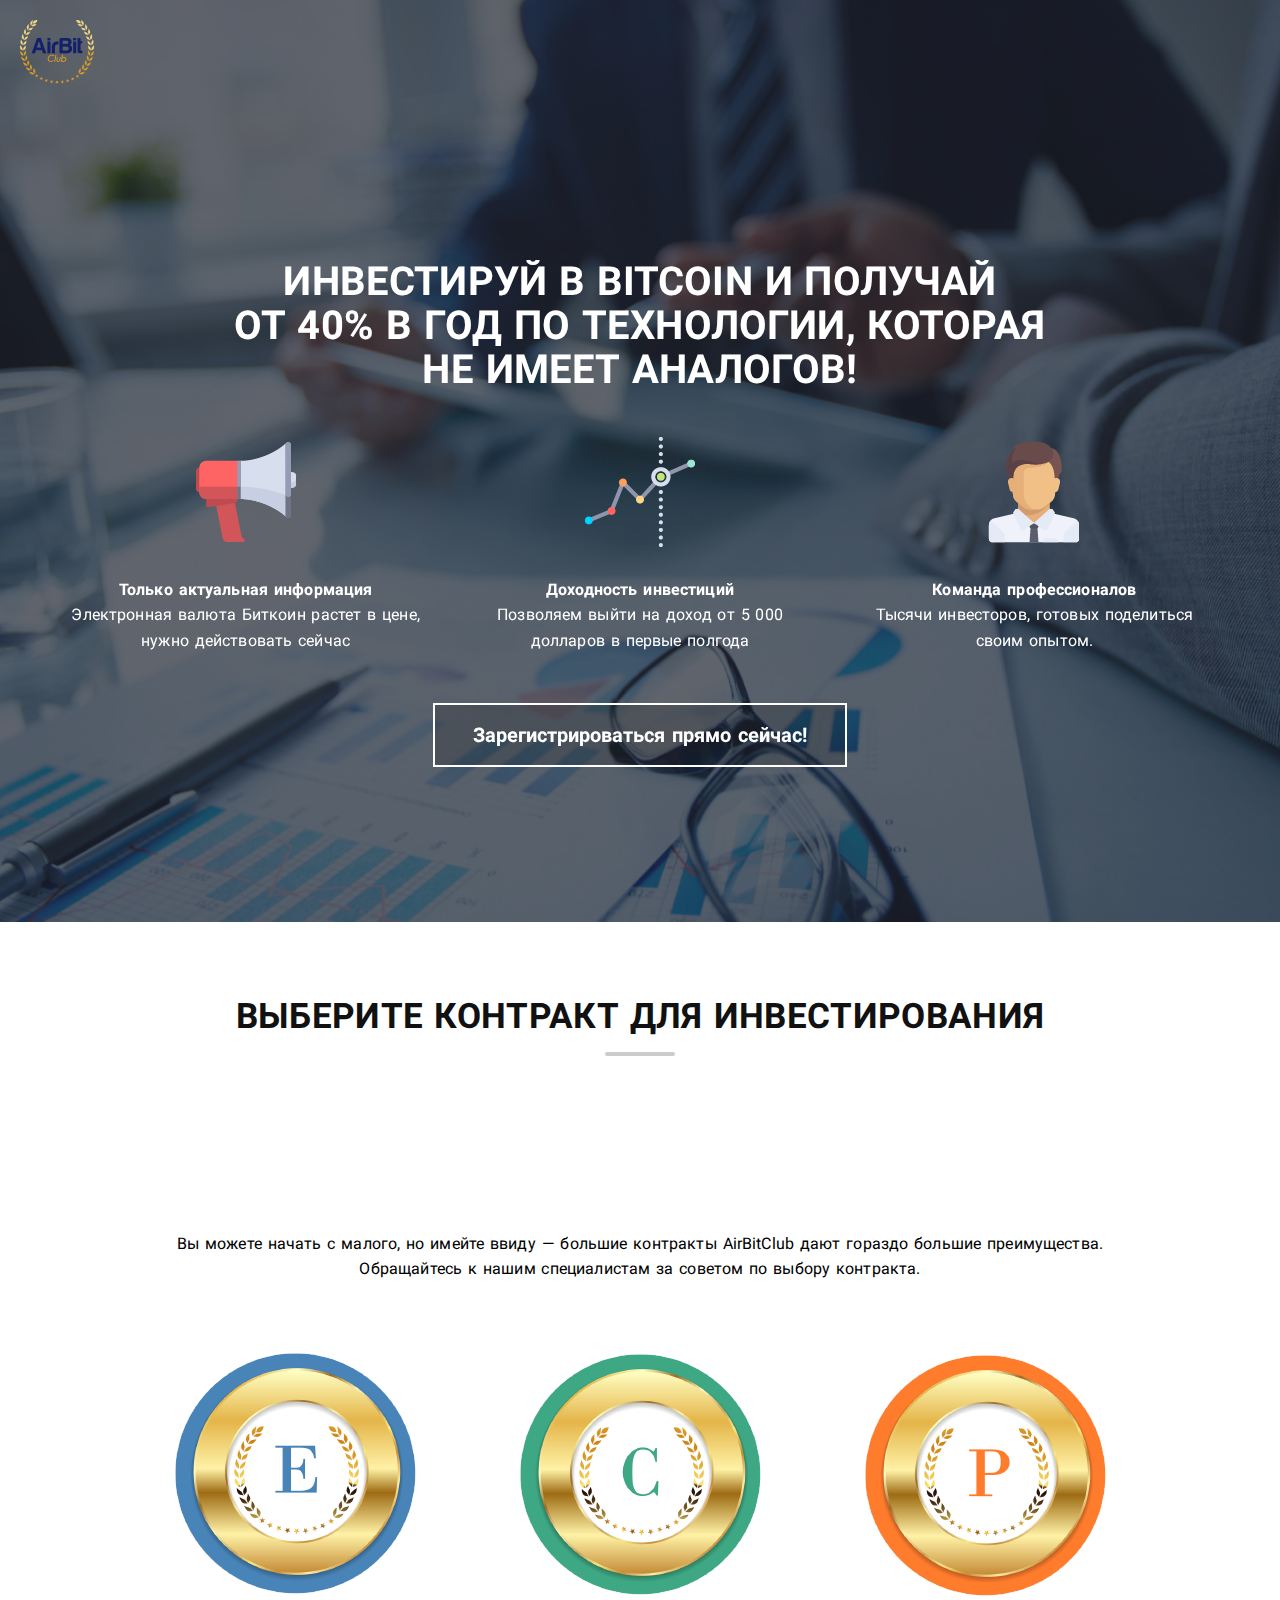
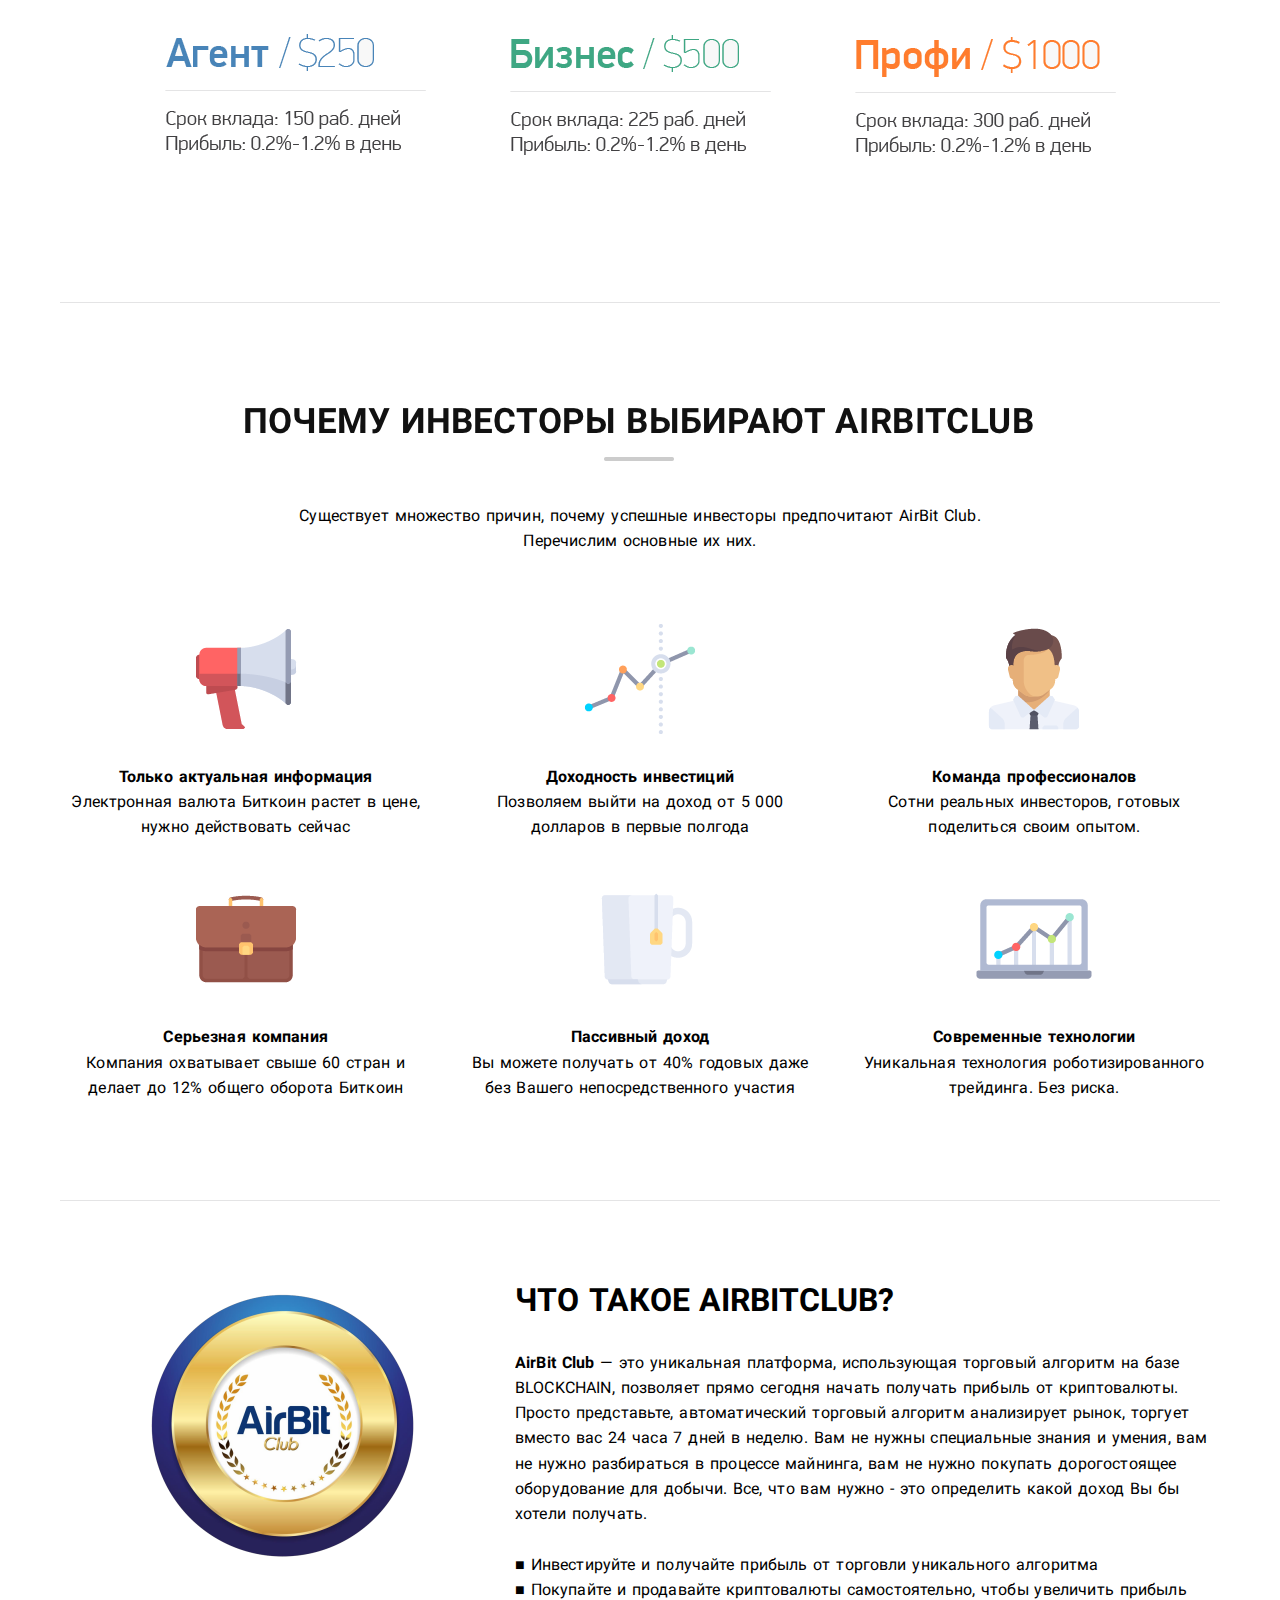
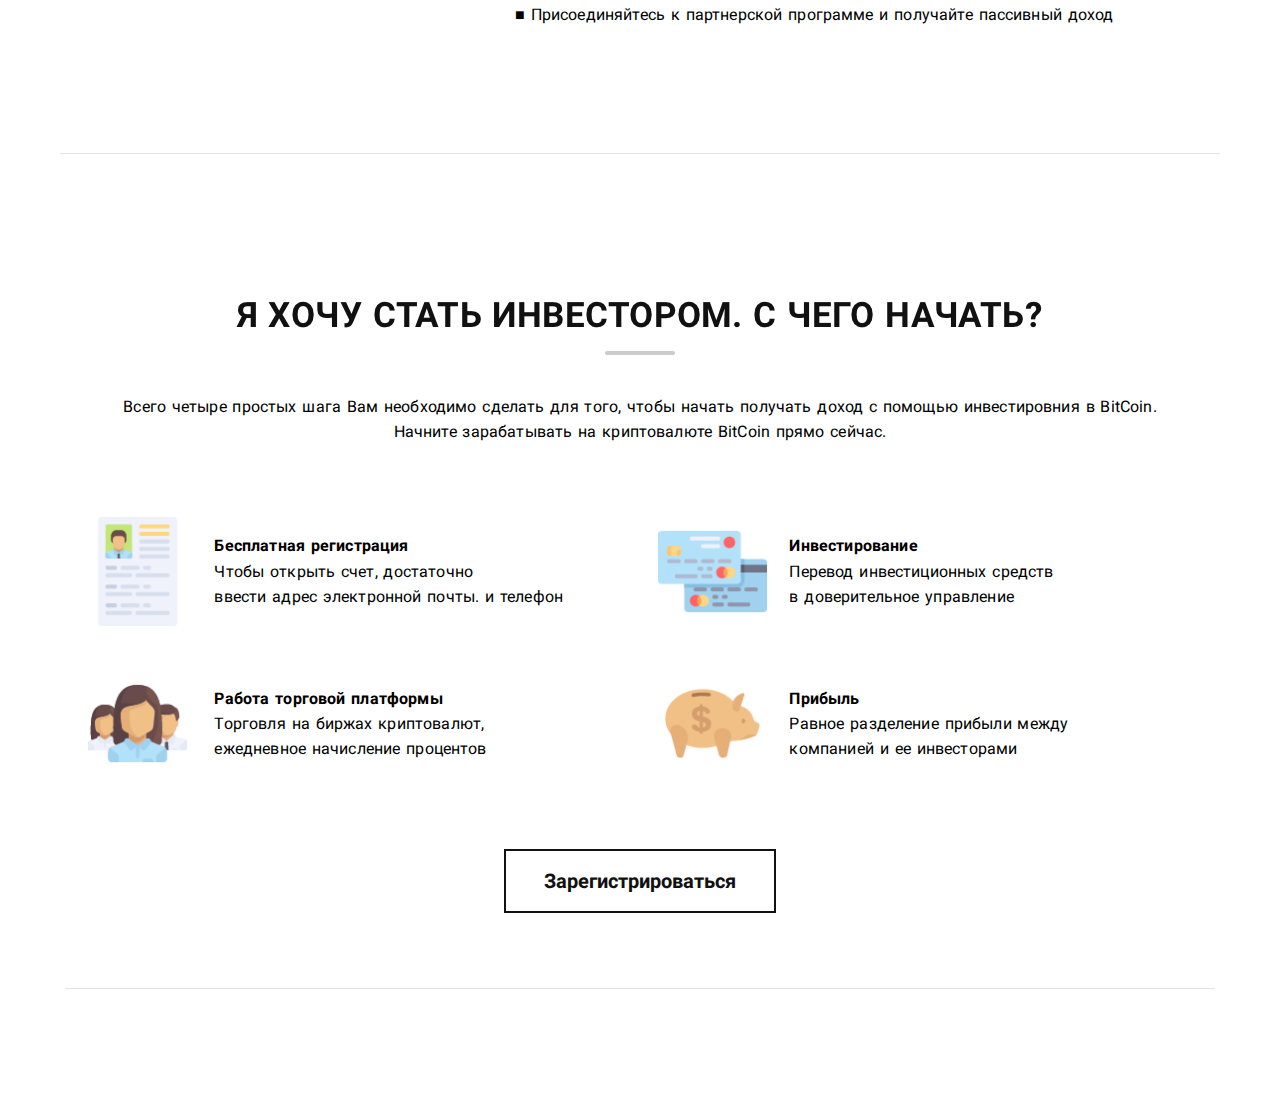
==== index.html @ 57706806 "chat" ====
<script language="php">


</script>
<!DOCTYPE html>
<html lang="ru"><head>
    <meta name="viewport"
          content="width=device-width, height=device-height, initial-scale=1.0, maximum-scale=1.0, user-scalable=no"/>
    <meta http-equiv="Content-Type" content="text/html; charset=utf-8"/>
            <title>AirBitClub | Инвестиции в Bitcoin от 40% годовых | Кошелек биткоин | Курс биткоин | Купить биткоин | Майнинг биткоин | Ripple | Litecoin | Dashcoin |</title>
        <meta name="description" content="AirBitClub - крупнейший криптовалютный трейдер, при помощи автоматизированной торговли на курсе bitcoin мы помогаем заработать нашим партнерам от 40% в год!" >
<meta name="keywords" content="airbitclub, dashcoin, satochi, bitcoin club, биткоин, официальный сайт, blockchain, кошелек btc" >
            <link rel="shortcut icon" type="image/png" href="static/img/0000/0006/1869/61869914.pphrv60if6.16x16.png"/>
                <style type="text/css">
    /* cyrillic-ext */


	
	#headerMain {
  width:920px;
  height: 195px;
  margin:0px auto;
  z-index:0;
}
 
#header {
  width:920px;
  height: 195px;
  background: url(../img/bg-header.jpg) no-repeat;
  position: fixed;
  z-index: 9999;
  padding: 20px;
}
	
    @font-face {
        font-family: 'Roboto';
        font-style: normal;
        font-weight: 400;
        src: local('Roboto'), local('Roboto-Regular'), url(s/roboto/v15/sTdaA6j0Psb920Vjv-mrzH-_kf6ByYO6CLYdB4HQE-Y.woff2) format('woff2');
        unicode-range: U+0460-052F, U+20B4, U+2DE0-2DFF, U+A640-A69F;
    }
    /* cyrillic */
    @font-face {
        font-family: 'Roboto';
        font-style: normal;
        font-weight: 400;
        src: local('Roboto'), local('Roboto-Regular'), url(s/roboto/v15/uYECMKoHcO9x1wdmbyHIm3-_kf6ByYO6CLYdB4HQE-Y.woff2) format('woff2');
        unicode-range: U+0400-045F, U+0490-0491, U+04B0-04B1, U+2116;
    }

    /* latin-ext */
    @font-face {
        font-family: 'Roboto';
        font-style: normal;
        font-weight: 400;
        src: local('Roboto'), local('Roboto-Regular'), url(s/roboto/v15/Ks_cVxiCiwUWVsFWFA3Bjn-_kf6ByYO6CLYdB4HQE-Y.woff2) format('woff2');
        unicode-range: U+0100-024F, U+1E00-1EFF, U+20A0-20AB, U+20AD-20CF, U+2C60-2C7F, U+A720-A7FF;
    }
    /* latin */
    @font-face {
        font-family: 'Roboto';
        font-style: normal;
        font-weight: 400;
        src: local('Roboto'), local('Roboto-Regular'), url(s/roboto/v15/oMMgfZMQthOryQo9n22dcuvvDin1pK8aKteLpeZ5c0A.woff2) format('woff2');
        unicode-range: U+0000-00FF, U+0131, U+0152-0153, U+02C6, U+02DA, U+02DC, U+2000-206F, U+2074, U+20AC, U+2212, U+2215, U+E0FF, U+EFFD, U+F000;
    }
    /* cyrillic-ext */
    @font-face {
        font-family: 'Roboto';
        font-style: normal;
        font-weight: 500;
        src: local('Roboto Medium'), local('Roboto-Medium'), url(s/roboto/v15/ZLqKeelYbATG60EpZBSDy4X0hVgzZQUfRDuZrPvH3D8.woff2) format('woff2');
        unicode-range: U+0460-052F, U+20B4, U+2DE0-2DFF, U+A640-A69F;
    }
    /* cyrillic */
    @font-face {
        font-family: 'Roboto';
        font-style: normal;
        font-weight: 500;
        src: local('Roboto Medium'), local('Roboto-Medium'), url(s/roboto/v15/oHi30kwQWvpCWqAhzHcCSIX0hVgzZQUfRDuZrPvH3D8.woff2) format('woff2');
        unicode-range: U+0400-045F, U+0490-0491, U+04B0-04B1, U+2116;
    }
    /* latin-ext */
    @font-face {
        font-family: 'Roboto';
        font-style: normal;
        font-weight: 500;
        src: local('Roboto Medium'), local('Roboto-Medium'), url(s/roboto/v15/oOeFwZNlrTefzLYmlVV1UIX0hVgzZQUfRDuZrPvH3D8.woff2) format('woff2');
        unicode-range: U+0100-024F, U+1E00-1EFF, U+20A0-20AB, U+20AD-20CF, U+2C60-2C7F, U+A720-A7FF;
    }
    /* latin */
    @font-face {
        font-family: 'Roboto';
        font-style: normal;
        font-weight: 500;
        src: local('Roboto Medium'), local('Roboto-Medium'), url(s/roboto/v15/RxZJdnzeo3R5zSexge8UUZBw1xU1rKptJj_0jans920.woff2) format('woff2');
        unicode-range: U+0000-00FF, U+0131, U+0152-0153, U+02C6, U+02DA, U+02DC, U+2000-206F, U+2074, U+20AC, U+2212, U+2215, U+E0FF, U+EFFD, U+F000;
    }
    /* cyrillic-ext */
    @font-face {
        font-family: 'Roboto';
        font-style: normal;
        font-weight: 700;
        src: local('Roboto Bold'), local('Roboto-Bold'), url(s/roboto/v15/77FXFjRbGzN4aCrSFhlh3oX0hVgzZQUfRDuZrPvH3D8.woff2) format('woff2');
        unicode-range: U+0460-052F, U+20B4, U+2DE0-2DFF, U+A640-A69F;
    }
    /* cyrillic */
    @font-face {
        font-family: 'Roboto';
        font-style: normal;
        font-weight: 700;
        src: local('Roboto Bold'), local('Roboto-Bold'), url(s/roboto/v15/isZ-wbCXNKAbnjo6_TwHToX0hVgzZQUfRDuZrPvH3D8.woff2) format('woff2');
        unicode-range: U+0400-045F, U+0490-0491, U+04B0-04B1, U+2116;
    }
    /* latin-ext */
    @font-face {
        font-family: 'Roboto';
        font-style: normal;
        font-weight: 700;
        src: local('Roboto Bold'), local('Roboto-Bold'), url(s/roboto/v15/97uahxiqZRoncBaCEI3aW4X0hVgzZQUfRDuZrPvH3D8.woff2) format('woff2');
        unicode-range: U+0100-024F, U+1E00-1EFF, U+20A0-20AB, U+20AD-20CF, U+2C60-2C7F, U+A720-A7FF;
    }
    /* latin */
    @font-face {
        font-family: 'Roboto';
        font-style: normal;
        font-weight: 700;
        src: local('Roboto Bold'), local('Roboto-Bold'), url(s/roboto/v15/d-6IYplOFocCacKzxwXSOJBw1xU1rKptJj_0jans920.woff2) format('woff2');
        unicode-range: U+0000-00FF, U+0131, U+0152-0153, U+02C6, U+02DA, U+02DC, U+2000-206F, U+2074, U+20AC, U+2212, U+2215, U+E0FF, U+EFFD, U+F000;
    }
    /* cyrillic-ext */
    @font-face {
        font-family: 'Roboto';
        font-style: italic;
        font-weight: 400;
        src: local('Roboto Italic'), local('Roboto-Italic'), url(s/roboto/v15/WxrXJa0C3KdtC7lMafG4dRkAz4rYn47Zy2rvigWQf6w.woff2) format('woff2');
        unicode-range: U+0460-052F, U+20B4, U+2DE0-2DFF, U+A640-A69F;
    }
    /* cyrillic */
    @font-face {
        font-family: 'Roboto';
        font-style: italic;
        font-weight: 400;
        src: local('Roboto Italic'), local('Roboto-Italic'), url(s/roboto/v15/OpXUqTo0UgQQhGj_SFdLWBkAz4rYn47Zy2rvigWQf6w.woff2) format('woff2');
        unicode-range: U+0400-045F, U+0490-0491, U+04B0-04B1, U+2116;
    }
    /* latin-ext */
    @font-face {
        font-family: 'Roboto';
        font-style: italic;
        font-weight: 400;
        src: local('Roboto Italic'), local('Roboto-Italic'), url(s/roboto/v15/vSzulfKSK0LLjjfeaxcREhkAz4rYn47Zy2rvigWQf6w.woff2) format('woff2');
        unicode-range: U+0100-024F, U+1E00-1EFF, U+20A0-20AB, U+20AD-20CF, U+2C60-2C7F, U+A720-A7FF;
    }
    /* latin */
    @font-face {
        font-family: 'Roboto';
        font-style: italic;
        font-weight: 400;
        src: local('Roboto Italic'), local('Roboto-Italic'), url(s/roboto/v15/vPcynSL0qHq_6dX7lKVByXYhjbSpvc47ee6xR_80Hnw.woff2) format('woff2');
        unicode-range: U+0000-00FF, U+0131, U+0152-0153, U+02C6, U+02DA, U+02DC, U+2000-206F, U+2074, U+20AC, U+2212, U+2215, U+E0FF, U+EFFD, U+F000;
    }
    /* cyrillic-ext */
    @font-face {
        font-family: 'Roboto';
        font-style: italic;
        font-weight: 700;
        src: local('Roboto Bold Italic'), local('Roboto-BoldItalic'), url(s/roboto/v15/t6Nd4cfPRhZP44Q5QAjcC_ZraR2Tg8w2lzm7kLNL0-w.woff2) format('woff2');
        unicode-range: U+0460-052F, U+20B4, U+2DE0-2DFF, U+A640-A69F;
    }
    /* cyrillic */
    @font-face {
        font-family: 'Roboto';
        font-style: italic;
        font-weight: 700;
        src: local('Roboto Bold Italic'), local('Roboto-BoldItalic'), url(s/roboto/v15/t6Nd4cfPRhZP44Q5QAjcC14sYYdJg5dU2qzJEVSuta0.woff2) format('woff2');
        unicode-range: U+0400-045F, U+0490-0491, U+04B0-04B1, U+2116;
    }
    /* latin-ext */
    @font-face {
        font-family: 'Roboto';
        font-style: italic;
        font-weight: 700;
        src: local('Roboto Bold Italic'), local('Roboto-BoldItalic'), url(s/roboto/v15/t6Nd4cfPRhZP44Q5QAjcC6E8kM4xWR1_1bYURRojRGc.woff2) format('woff2');
        unicode-range: U+0100-024F, U+1E00-1EFF, U+20A0-20AB, U+20AD-20CF, U+2C60-2C7F, U+A720-A7FF;
    }
    /* latin */
    @font-face {
        font-family: 'Roboto';
        font-style: italic;
        font-weight: 700;
        src: local('Roboto Bold Italic'), local('Roboto-BoldItalic'), url(s/roboto/v15/t6Nd4cfPRhZP44Q5QAjcC4gp9Q8gbYrhqGlRav_IXfk.woff2) format('woff2');
        unicode-range: U+0000-00FF, U+0131, U+0152-0153, U+02C6, U+02DA, U+02DC, U+2000-206F, U+2074, U+20AC, U+2212, U+2215, U+E0FF, U+EFFD, U+F000;
    }
</style>
    <link href="frontend/static/grid_9/css/themes/white/styles-601a7d086a.css"
          media="screen"
          rel="stylesheet"
          type="text/css"/>
        
        
    <script>
    (function(i,s,o,g,r,a,m){i['GoogleAnalyticsObject']=r;i[r]=i[r]||function(){
        (i[r].q=i[r].q||[]).push(arguments)},i[r].l=1*new Date();a=s.createElement(o),
            m=s.getElementsByTagName(o)[0];a.async=1;a.src=g;m.parentNode.insertBefore(a,m)
    })(window,document,'script','//www.google-analytics.com/analytics.js','ga');
    ga('create', 'UA-89720206-1', 'auto');
    ga('require', 'displayfeatures');
    ga('send', 'pageview');
</script>
 <script type="text/javascript">

function openbox(id){
    display = document.getElementById(id).style.display;

    if(display=='none'){
       document.getElementById(id).style.display='block';
    }else{
       document.getElementById(id).style.display='none';
    }
}
</script>
        
    
</head>
<body id="top-body"
      class="site site_main-page "
      data-html-version="845039680435609820410"
      data-grid="9"
      data-ng-controller="BlocksController as blockCtrl"
      data-ng-init="moduleId = 1"
      data-lang="ru_RU"
      style="background: none;">
<div class="show-for-large">
    
</div>


 
 <div id="header">
 <img src="qtChuJAlFvdCHtzqY70tPjpI7Sw=/fit-in/2000x/center/top/4a0fc4c70ef33f6.s.siteapi.org/img/logoheader-ee061b7c911a42a044d7ba6480254ebcd31c574311d7efff402ddc7d861c02be.png" alt="Air-Bit-Club">
 </div>



          
         

                    
        <div id="content-anchor" class="site-content small-12">
            <div class="site-background" style="background-color: #F2F2F2; background-image: none; "></div>
            <section data-blocks-list id="content"
                     class="js-blocks-list"
                     data-ng-controller="ContentController">
                <section class="slider widget ng-cloak on-view widget-block"
             data-widget-slider
             data-params="{&quot;route&quot;:&quot;mainPage&quot;}"
             data-type="43"
             data-deleted=""
             data-entity-id="12"><button type="button"
                class="main-slider-arrow__next main-slider-arrow"><svg id="SvgjsSvg1014" xmlns="http://www.w3.org/2000/svg" version="1.1" xmlns:xlink="http://www.w3.org/1999/xlink"
     xmlns:svgjs="http://svgjs.com/svgjs" width="10" height="16" viewBox="0 0 10 16"><title>icon</title><desc>Created with Avocode.</desc><defs id="SvgjsDefs1015"></defs><path id="SvgjsPath1016"
          d="M1516.99 4336C1516.71 4336 1516.48 4336.09 1516.29 4336.28C1516.1 4336.46 1516.01 4336.71 1516.01 4337C1516.01 4337.28 1516.1 4337.52 1516.29 4337.7L1522.57 4343.99L1516.29 4350.29C1516.1 4350.48 1516.01 4350.71 1516.01 4351C1516.01 4351.28 1516.1 4351.51 1516.29 4351.7C1516.49 4351.9 1516.73 4352 1516.99 4352C1517.27 4352 1517.51 4351.9 1517.69 4351.7L1524.7 4344.71C1524.91 4344.51 1525.01 4344.27 1525.01 4343.99C1525.01 4343.719999999999 1524.91 4343.49 1524.7 4343.28L1517.69 4336.28C1517.51 4336.09 1517.27 4336 1516.99 4336Z "
          fill="#fff" fill-opacity="1" transform="matrix(1,0,0,1,-1516,-4336)"></path></svg></button><button type="button"
                class="main-slider-arrow__prev main-slider-arrow"><svg id="SvgjsSvg1017" xmlns="http://www.w3.org/2000/svg" version="1.1" xmlns:xlink="http://www.w3.org/1999/xlink"
     xmlns:svgjs="http://svgjs.com/svgjs" width="10" height="16" viewBox="0 0 10 16"><title>icon</title><desc>Created with Avocode.</desc><defs id="SvgjsDefs1018"></defs><path id="SvgjsPath1019"
          d="M404 4336C403.718 4336 403.484 4336.09 403.297 4336.28L396.28900000000004 4343.28C396.10100000000006 4343.469999999999 396.00800000000004 4343.71 396.00800000000004 4343.99C396.00800000000004 4344.2699999999995 396.10100000000006 4344.51 396.28900000000004 4344.71L403.297 4351.7C403.48400000000004 4351.9 403.718 4352 404 4352C404.281 4352 404.515 4351.9 404.703 4351.7C404.90599999999995 4351.51 405.00699999999995 4351.28 405.00699999999995 4351C405.00699999999995 4350.71 404.90599999999995 4350.48 404.703 4350.29L398.42199999999997 4343.99L404.703 4337.7C404.90599999999995 4337.5 405.00699999999995 4337.2699999999995 405.00699999999995 4337C405.00699999999995 4336.72 404.90599999999995 4336.49 404.703 4336.3C404.515 4336.1 404.28099999999995 4336 404 4336Z "
          fill="#fff" fill-opacity="1" transform="matrix(1,0,0,1,-396,-4336)"></path></svg></button><div><div class="user-inner slider__user-content" data-ng-if="sliderCtrl.edit"
                 data-ng-include="sliderCtrl.editTemplate"></div><div data-ng-if="!sliderCtrl.deleted" class="slider__content js-slider" data-ng-show="!sliderCtrl.edit"><div class="slider__item slider-item js-slider__item slider-item_bg"><div class="slider__item-constraint js-slider__item-constraint"></div><div class="slider-item__background"
                                 style="background-image: url(qtChuJAlFvdCHtzqY70tPjpI7Sw=/fit-in/2000x/center/top/4a0fc4c70ef33f6.s.siteapi.org/img/b90e9f1ba4676a91e2d735423b3e129420ba154d.png)"></div><div class="slider-item__content row"><div class="column small-12"><div class="user-inner slider__user-content "><div class="mr-block"><div class=" mrb-row__content -inline-group_top mrb-row-index-0"><div class="mrb-small-18 mrb-medium-18
            mrb-col-index-0 mrb-large-18"><div class="-gd-content mrb-block-index-0"><div class="user-inner"></div></div></div></div><div class=" mrb-row__content -inline-group_top mrb-row-index-1"><div class="mrb-small-18 mrb-medium-18
            mrb-col-index-0 mrb-large-18"><div class="-gd-content mrb-block-index-0"><div class="user-inner"></div></div></div></div><div class=" mrb-row__content -inline-group_top mrb-row-index-2"><div class="mrb-small-18 mrb-medium-18
            mrb-col-index-0 mrb-large-18"><div class="-gd-content mrb-block-index-0"><div class="user-inner"></div></div></div></div><div class=" mrb-row__content -inline-group_top mrb-row-index-3"><div class="mrb-small-18 mrb-medium-18
            mrb-col-index-0 mrb-large-18"><div class="-gd-content mrb-block-index-0"><div class="user-inner"></div></div></div></div><div class=" mrb-row__content -inline-group_top mrb-row-index-4"><div class="mrb-small-18 mrb-medium-18
            mrb-col-index-0 mrb-large-18"><div class="-gd-content mrb-block-index-0"><div class="user-inner"></div></div></div></div><div class=" mrb-row__content -inline-group_top mrb-row-index-5"><div class="mrb-small-18 mrb-medium-18
            mrb-col-index-0 mrb-large-18"><div class="-gd-content mrb-block-index-0"><div class="user-inner"><p><span style="font-weight: bold; font-size: 40px; font-weight: bold; font-size: 40px; font-weight: bold;"><span style="color: #ffffff; color: #ffffff;">ИНВЕСТИРУЙ В BITCOIN И&nbsp;ПОЛУЧАЙ</span></span></p><p><span style="font-weight: bold; font-size: 40px; font-weight: bold; font-size: 40px; font-weight: bold;"><span style="color: #ffffff; color: #ffffff;">ОТ 40% В ГОД&nbsp;ПО ТЕХНОЛОГИИ, КОТОРАЯ</span></span></p><p><span style="font-weight: bold; font-size: 40px; font-weight: bold; font-size: 40px; font-weight: bold;"><span style="color: #ffffff; color: #ffffff;">НЕ ИМЕЕТ АНАЛОГОВ!</span></span></p></div></div></div></div><div class=" mrb-row__content -inline-group_top mrb-row-index-6"><div class="mrb-small-18 mrb-medium-18
            mrb-col-index-0 mrb-large-18"><div class="-gd-content mrb-block-index-0"><div id="mrb-triggers" class="mrb-triggers theme-default"><div class="bl-triggers-list bl-triggers_small bl-triggers_3"><div class="bl-trigger"><div class="blr-trigger-media"><div class="bl-trigger-img"
                                 style="background: url('ZpvSdAvQrLGZmPw7TN6JNJv-X08=/fit-in/1024x768/center/top/4a0fc4c70ef33f6.s.siteapi.org/img/e61b6558b83cf402f6dab40a03f30f74f902977e.png') center center no-repeat"><img src="ZpvSdAvQrLGZmPw7TN6JNJv-X08=/fit-in/1024x768/center/top/4a0fc4c70ef33f6.s.siteapi.org/img/e61b6558b83cf402f6dab40a03f30f74f902977e.png"/></div></div><div class="bl-trigger-text user-inner hide-for-mrb-large"><p><span style="font-weight: bold; font-weight: bold; font-weight: bold;"><span style="color: #ffffff; color: #ffffff;">Только актуальная информация</span></span><br /><span style="color: #ffffff; color: #ffffff;">Электронная валюта Биткоин растет в цене, нужно действовать сейчас</span></p></div></div><div class="bl-trigger"><div class="blr-trigger-media"><div class="bl-trigger-img"
                                 style="background: url('MSIUJXpXtVwk4QoN2q-xRMceFL8=/fit-in/1024x768/center/top/4a0fc4c70ef33f6.s.siteapi.org/img/aa9b3a6981d291216391d13d35792690a44fb90c.png') center center no-repeat"><img src="MSIUJXpXtVwk4QoN2q-xRMceFL8=/fit-in/1024x768/center/top/4a0fc4c70ef33f6.s.siteapi.org/img/aa9b3a6981d291216391d13d35792690a44fb90c.png"/></div></div><div class="bl-trigger-text user-inner hide-for-mrb-large"><p><span style="font-weight: bold; font-weight: bold; font-weight: bold;"><span style="color: #ffffff; color: #ffffff;">Доходность инвестиций</span></span><br /><span style="color: #ffffff; color: #ffffff;">Позволяем выйти на доход от 5 000 долларов в первые полгода</span></p></div></div><div class="bl-trigger"><div class="blr-trigger-media"><div class="bl-trigger-img"
                                 style="background: url('p5ZZtlGnyDN75DE-TVC5VVNhQyY=/fit-in/1024x768/center/top/4a0fc4c70ef33f6.s.siteapi.org/img/b9cd55fda3c47825ca101d35cf36109b3a7d280a.png') center center no-repeat"><img src="p5ZZtlGnyDN75DE-TVC5VVNhQyY=/fit-in/1024x768/center/top/4a0fc4c70ef33f6.s.siteapi.org/img/b9cd55fda3c47825ca101d35cf36109b3a7d280a.png"/></div></div><div class="bl-trigger-text user-inner hide-for-mrb-large"><p><span style="font-weight: bold; font-weight: bold; font-weight: bold;"><span style="color: #ffffff; color: #ffffff;">Команда профессионалов</span></span><br /><span style="color: #ffffff; color: #ffffff;">Тысячи инвесторов, готовых поделиться своим опытом. </span></p></div></div></div><div class="bl-triggers-list show-for-mrb-large bl-triggers_small bl-triggers_3"><div class="bl-trigger"><div class="bl-trigger-text user-inner"><p><span style="font-weight: bold; font-weight: bold; font-weight: bold;"><span style="color: #ffffff; color: #ffffff;">Только актуальная информация</span></span><br /><span style="color: #ffffff; color: #ffffff;">Электронная валюта Биткоин растет в цене, нужно действовать сейчас</span></p></div></div><div class="bl-trigger"><div class="bl-trigger-text user-inner"><p><span style="font-weight: bold; font-weight: bold; font-weight: bold;"><span style="color: #ffffff; color: #ffffff;">Доходность инвестиций</span></span><br /><span style="color: #ffffff; color: #ffffff;">Позволяем выйти на доход от 5 000 долларов в первые полгода</span></p></div></div><div class="bl-trigger"><div class="bl-trigger-text user-inner"><p><span style="font-weight: bold; font-weight: bold; font-weight: bold;"><span style="color: #ffffff; color: #ffffff;">Команда профессионалов</span></span><br /><span style="color: #ffffff; color: #ffffff;">Тысячи инвесторов, готовых поделиться своим опытом. </span></p></div></div></div></div></div></div></div><div class=" mrb-row__content -inline-group_top mrb-row-index-7"><div class="mrb-small-18 mrb-medium-18
            mrb-col-index-0 mrb-large-18"><div class="-gd-content mrb-block-index-0"><div class="user-inner"></div></div></div></div><div class=" mrb-row__content -inline-group_top mrb-row-index-8"><div class="mrb-small-18 mrb-medium-18
            mrb-col-index-0 mrb-large-18"><div class="-gd-content mrb-block-index-0"><div id="mrb-button-block"
     class="user-inner mrb-button-block theme-default-invert"
     style="text-align: center"><a href="https://bitbackoffice.com/sign_up/master25"
       target="_blank"               class="mrb-btn-large mrb-btn-item a"><span class="mrb-btn-item-text">Зарегистрироваться прямо сейчас!</span></a></div></div></div>
       
    
       
       </div>
       
       
       
      
       <div class=" mrb-row__content -inline-group_top mrb-row-index-9"><div class="mrb-small-18 mrb-medium-18
           
            mrb-col-index-0 mrb-large-18"><div class="-gd-content mrb-block-index-0"><div class="user-inner"></div></div></div></div></div></div></div></div></div></div></div></section>
                <div data-sorted-blocks
                     class="js-sorted-blocks main-page-module__list module__list"
                     data-region="1"
                     data-module="1">
                                                                                                    <section  data-widget-video
              data-widget-container
              data-widget-id="13"
              data-widget-sort="1"
              data-widget-url="/widget?isDomain=1&amp;route=mainPage&amp;on_main=1&amp;type=6&amp;widget_id=13"
              data-region="1"
              data-widget-type="6"
              class="widget-sort widget-block block-13">

                                <section id="video"
         data-widget-content
         class="widget widget-video on-view widget-block">
        <header class="widget__header widget__header_underlined row text-center">
        
            <h1>Выберите контракт для инвестирования</h1>
        </div>
    </header>
    <div class="content-block widget__content widget__content_filled" id="desc-show">

        <div class="row widget__inner" data-ng-show="$ctrl.showContent()">
            <div class="small-12 column">
                                    <div class="user-inner">
                                                    <div class="mr-block"><div class=" mrb-row__content -inline-group_top mrb-row-index-0"><div class="mrb-small-18 mrb-medium-18
            mrb-col-index-0 mrb-large-18"><div class="-gd-content mrb-block-index-0"><div class="user-inner">
    <p style="text-align: center;"><span style="color: #000000;">Вы можете начать с малого, но имейте ввиду &mdash; большие контракты AirBitClub дают гораздо большие преимущества.</span><br /><span style="color: #000000;">Обращайтесь к нашим специалистам за советом по выбору контракта.</span></p>
<p style="text-align: center;"><br /></p>
<p style="text-align: center;"><span style="color: #000000;"><a href="https://bitbackoffice.com/sign_up/master25"><img id="img-69017202" src="static/img/0000/0006/9017/69017202.slxu79prti.W665.png" class="" style="width: 325px; height: 575px; margin: 5px 10px;" data-eval="/static/img/0000/0006/9017/69017202.oaeaj6pon0.png" /></a><span><a href="https://bitbackoffice.com/sign_up/master25"><img id="img-69017206" src="static/img/0000/0006/9017/69017206.trczbwjy73.W665.png" class="" style="width: 325px; height: 575px; margin: 5px 10px;" data-eval="/static/img/0000/0006/9017/69017206.ffh1xx90tr.png" /></a><span><a href="https://bitbackoffice.com/sign_up/master25"><img id="img-69017210" src="static/img/0000/0006/9017/69017210.cq48y2u7m5.W665.png" class="" style="width: 325px; height: 575px; margin: 5px 10px;" data-eval="/static/img/0000/0006/9017/69017210.7fe59g5djk.png" /></a></span></span></span></p>
<p style="text-align: center;"><br /></p>
</div>
</div></div></div><div class=" mrb-row__content -inline-group_top mrb-row-index-1"><div class="mrb-small-18 mrb-medium-18
            mrb-col-index-0 mrb-large-18"><div class="-gd-content mrb-block-index-0"><div class="user-inner">
    
</div>
</div></div></div><div class=" mrb-row__content -inline-group_top mrb-row-index-3"><div class="mrb-small-18 mrb-medium-18
            mrb-col-index-0 mrb-large-18"><div class="-gd-content mrb-block-index-0"><div class="mrb-image">
            <div style="text-align: center">
            <img                  src="Vx5GhZlGE8EQGhru72yHX-2HYFk=/fit-in/1400x1000/center/top/4a0fc4c70ef33f6.s.siteapi.org/img/9f2f011649512e81002a7782132e014b1191c376.png">
        </div>
    </div>
</div></div></div><div class=" mrb-row__content -inline-group_top mrb-row-index-4"><div class="mrb-small-18 mrb-medium-18
            mrb-col-index-0 mrb-large-18"><div class="-gd-content mrb-block-index-0"><div class="mrb-image">
            <div style="text-align: center">
            <img                  src="DFmr_AkOCwu9q2MUl5mV5Z2Qm-w=/fit-in/1400x1000/center/top/4a0fc4c70ef33f6.s.siteapi.org/img/e73e8cc13790c1d72b4313f1820aff3945ea682d.png">
        </div>
    </div>
</div></div></div><div class=" mrb-row__content -inline-group_top mrb-row-index-5"><div class="mrb-small-18 mrb-medium-18
            mrb-col-index-0 mrb-large-18"><div class="-gd-content mrb-block-index-0"><div class="user-inner">
    <p style="text-align: center;"><span style="color: #000000;">Существует множество причин, почему успешные инвесторы предпочитают AirBit Club.</span><br /><span style="color: #000000;">Перечислим основные их них.</span></p>
<p><br /></p>
</div>
</div></div></div><div class=" mrb-row__content -inline-group_top mrb-row-index-6"><div class="mrb-small-18 mrb-medium-18
            mrb-col-index-0 mrb-large-18"><div class="-gd-content mrb-block-index-0">                            
<div id="mrb-triggers" class="mrb-triggers theme-default"><div class="bl-triggers-list bl-triggers_small bl-triggers_3"><div class="bl-trigger">
                <div class="blr-trigger-media"><div class="bl-trigger-img"
                                 style="background: url('RHOC8tZ2mud22WrFBMY5YMFanXc=/fit-in/1024x768/center/top/4a0fc4c70ef33f6.s.siteapi.org/img/c96431c55a7b3b5c52475b7da2562c80f6a6955f.png') center center no-repeat">
                                <img src="RHOC8tZ2mud22WrFBMY5YMFanXc=/fit-in/1024x768/center/top/4a0fc4c70ef33f6.s.siteapi.org/img/c96431c55a7b3b5c52475b7da2562c80f6a6955f.png"/>
                            </div></div>
                <div class="bl-trigger-text user-inner hide-for-mrb-large">
                    <p><span style="font-weight: bold; font-weight: bold;"><span style="color: #000000;">Только актуальная информация</span></span><br /><span style="color: #000000;">Электронная валюта Биткоин растет в цене, нужно действовать сейчас</span></p>
                </div>
            </div><div class="bl-trigger">
                <div class="blr-trigger-media"><div class="bl-trigger-img"
                                 style="background: url('2hGw1zW5zjGJu6JW7ibhOuljZdc=/fit-in/1024x768/center/top/4a0fc4c70ef33f6.s.siteapi.org/img/7d29daa26e44bdc25704d90f4ba57a1c1127c458.png') center center no-repeat">
                                <img src="2hGw1zW5zjGJu6JW7ibhOuljZdc=/fit-in/1024x768/center/top/4a0fc4c70ef33f6.s.siteapi.org/img/7d29daa26e44bdc25704d90f4ba57a1c1127c458.png"/>
                            </div></div>
                <div class="bl-trigger-text user-inner hide-for-mrb-large">
                    <p><span style="font-weight: bold; font-weight: bold;"><span style="color: #000000;">Доходность инвестиций</span></span><br /><span style="color: #000000;">Позволяем выйти на доход от 5 000 долларов в первые полгода</span><br /></p>
                </div>
            </div><div class="bl-trigger">
                <div class="blr-trigger-media"><div class="bl-trigger-img"
                                 style="background: url('2DEWUZu_gLn23RPw9tHVIEaJpKw=/fit-in/1024x768/center/top/4a0fc4c70ef33f6.s.siteapi.org/img/05755661ef3e30718c6fbb8d44901a1760fa9f39.png') center center no-repeat">
                                <img src="2DEWUZu_gLn23RPw9tHVIEaJpKw=/fit-in/1024x768/center/top/4a0fc4c70ef33f6.s.siteapi.org/img/05755661ef3e30718c6fbb8d44901a1760fa9f39.png"/>
                            </div></div>
                <div class="bl-trigger-text user-inner hide-for-mrb-large">
                    <p><span style="font-weight: bold; font-weight: bold;"><span style="color: #000000;">Команда профессионалов</span></span><br /><span style="color: #000000;">Сотни реальных инвесторов, готовых поделиться своим опытом. </span></p>
                </div>
            </div></div>
    <div class="bl-triggers-list show-for-mrb-large bl-triggers_small bl-triggers_3"><div class="bl-trigger">
                <div class="bl-trigger-text user-inner">
                    <p><span style="font-weight: bold; font-weight: bold;"><span style="color: #000000;">Только актуальная информация</span></span><br /><span style="color: #000000;">Электронная валюта Биткоин растет в цене, нужно действовать сейчас</span></p>
                </div>
            </div><div class="bl-trigger">
                <div class="bl-trigger-text user-inner">
                    <p><span style="font-weight: bold; font-weight: bold;"><span style="color: #000000;">Доходность инвестиций</span></span><br /><span style="color: #000000;">Позволяем выйти на доход от 5 000 долларов в первые полгода</span><br /></p>
                </div>
            </div><div class="bl-trigger">
                <div class="bl-trigger-text user-inner">
                    <p><span style="font-weight: bold; font-weight: bold;"><span style="color: #000000;">Команда профессионалов</span></span><br /><span style="color: #000000;">Сотни реальных инвесторов, готовых поделиться своим опытом. </span></p>
                </div>
            </div></div>
</div>
</div></div></div><div class=" mrb-row__content -inline-group_top mrb-row-index-7"><div class="mrb-small-18 mrb-medium-18
            mrb-col-index-0 mrb-large-18"><div class="-gd-content mrb-block-index-0">                            
<div id="mrb-triggers" class="mrb-triggers theme-default"><div class="bl-triggers-list bl-triggers_small bl-triggers_3"><div class="bl-trigger">
                <div class="blr-trigger-media"><div class="bl-trigger-img"
                                 style="background: url('racglJxVlYi961xgu-wPo3ZlW5M=/fit-in/1024x768/center/top/4a0fc4c70ef33f6.s.siteapi.org/img/f1ef6a4176e11669a8d556d606ff9ddd3cda733d.png') center center no-repeat">
                                <img src="racglJxVlYi961xgu-wPo3ZlW5M=/fit-in/1024x768/center/top/4a0fc4c70ef33f6.s.siteapi.org/img/f1ef6a4176e11669a8d556d606ff9ddd3cda733d.png"/>
                            </div></div>
                <div class="bl-trigger-text user-inner hide-for-mrb-large">
                    <p><span style="font-weight: bold; font-weight: bold;"><span style="color: #000000;">Серьезная компания</span></span><br /><span style="color: #000000;">Компания охватывает свыше 60 стран и делает до 12% общего оборота Биткоин</span><br /></p>
                </div>
            </div><div class="bl-trigger">
                <div class="blr-trigger-media"><div class="bl-trigger-img"
                                 style="background: url('VeUja7k_3UsqC2tn_VpSj9MA5P8=/fit-in/1024x768/center/top/4a0fc4c70ef33f6.s.siteapi.org/img/26b5def193e49a7c42b72457e0bc7a8691a8fc43.png') center center no-repeat">
                                <img src="VeUja7k_3UsqC2tn_VpSj9MA5P8=/fit-in/1024x768/center/top/4a0fc4c70ef33f6.s.siteapi.org/img/26b5def193e49a7c42b72457e0bc7a8691a8fc43.png"/>
                            </div></div>
                <div class="bl-trigger-text user-inner hide-for-mrb-large">
                    <p><span style="font-weight: bold; font-weight: bold;"><span style="color: #000000;">Пассивный доход</span></span><br /><span style="color: #000000;">Вы можете получать от 40% годовых даже без Вашего непосредственного участия</span> <br /></p>
                </div>
            </div><div class="bl-trigger">
                <div class="blr-trigger-media"><div class="bl-trigger-img"
                                 style="background: url('ocYSSWO1gxfE-4bUnVT6hJ5loyw=/fit-in/1024x768/center/top/4a0fc4c70ef33f6.s.siteapi.org/img/084147b9ca4e4c04a3dbbcdfecfd4f0d56d4dbf1.png') center center no-repeat">
                                <img src="ocYSSWO1gxfE-4bUnVT6hJ5loyw=/fit-in/1024x768/center/top/4a0fc4c70ef33f6.s.siteapi.org/img/084147b9ca4e4c04a3dbbcdfecfd4f0d56d4dbf1.png"/>
                            </div></div>
                <div class="bl-trigger-text user-inner hide-for-mrb-large">
                    <p><span style="font-weight: bold; font-weight: bold;"><span style="color: #000000;">Современные технологии</span></span><br /><span style="color: #000000;">Уникальная технология роботизированного трейдинга. Без риска.</span></p>
                </div>
            </div></div>
    <div class="bl-triggers-list show-for-mrb-large bl-triggers_small bl-triggers_3"><div class="bl-trigger">
                <div class="bl-trigger-text user-inner">
                    <p><span style="font-weight: bold; font-weight: bold;"><span style="color: #000000;">Серьезная компания</span></span><br /><span style="color: #000000;">Компания охватывает свыше 60 стран и делает до 12% общего оборота Биткоин</span><br /></p>
                </div>
            </div><div class="bl-trigger">
                <div class="bl-trigger-text user-inner">
                    <p><span style="font-weight: bold; font-weight: bold;"><span style="color: #000000;">Пассивный доход</span></span><br /><span style="color: #000000;">Вы можете получать от 40% годовых даже без Вашего непосредственного участия</span> <br /></p>
                </div>
            </div><div class="bl-trigger">
                <div class="bl-trigger-text user-inner">
                    <p><span style="font-weight: bold; font-weight: bold;"><span style="color: #000000;">Современные технологии</span></span><br /><span style="color: #000000;">Уникальная технология роботизированного трейдинга. Без риска.</span></p>
                </div>
            </div></div>
</div>
</div></div></div><div class=" mrb-row__content -inline-group_top mrb-row-index-8"><div class="mrb-small-18 mrb-medium-18
            mrb-col-index-0 mrb-large-18"><div class="-gd-content mrb-block-index-0"><div class="user-inner">
    
</div>
</div></div></div><div class=" mrb-row__content -inline-group_top mrb-row-index-10"><div class="mrb-small-18 mrb-medium-18
            mrb-col-index-0 mrb-large-18"><div class="-gd-content mrb-block-index-0"><div class="mrb-image">
            <div style="text-align: center">
            <img                  src="fBIyDNCvP4JB9vkC9jIEMLUjKlY=/fit-in/1400x1000/center/top/4a0fc4c70ef33f6.s.siteapi.org/img/7ffc02405a097bc553a43d2d55505c37afca97b9.png">
        </div>
    </div>
</div></div></div><div class="mrb-row_imageAndText mrb-row__content -inline-group_top mrb-row-index-11"><div class="mrb-small-18 mrb-medium-6
            mrb-col-index-0 mrb-large-7"><div class="-gd-content mrb-block-index-0"><div class="mrb-image">
            <div style="text-align: center">
            <img                  src="LBZycrs2S8euxp3tmC4mlJOZX7c=/fit-in/1400x1000/center/top/4a0fc4c70ef33f6.s.siteapi.org/img/ea01be2ddf102b9c78637e3f42cb5ba82d9527e2.png">
        </div>
    </div>
</div></div><div class="mrb-small-18 mrb-medium-12
            mrb-col-index-1 mrb-large-11"><div class="-gd-content mrb-block-index-0"><div class="user-inner">
    <h2><span style="color: #000000; font-weight: bold; font-weight: bold;">ЧТО ТАКОЕ AIRBITCLUB?</span></h2>
<p><br /></p>
<p><span style="color: #000000;"><span style="font-weight: bold; font-weight: bold;">AirBit Club</span> &mdash; это уникальная платформа, использующая торговый алгоритм на базе BLOCKCHAIN, позволяет прямо сегодня начать получать прибыль от криптовалюты. Просто представьте, автоматический торговый алгоритм анализирует&nbsp;рынок, торгует вместо&nbsp;вас 24 часа 7 дней в неделю. Вам не нужны специальные знания и умения, вам не нужно разбираться в процессе майнинга, вам не нужно покупать дорогостоящее оборудование для добычи. Все, что вам нужно - это определить какой доход Вы бы хотели получать.</span></p>
<p><br /></p>
<p><span style="color: #000000;">■ Инвестируйте и получайте прибыль от торговли&nbsp;уникального алгоритма</span><br /><span style="color: #000000;">■ Покупайте и продавайте криптовалюты самостоятельно, чтобы увеличить прибыль</span><br /><span style="color: #000000;">■ Присоединяйтесь к партнерской программе и получайте пассивный доход</span></p>
<p><br /></p>
</div>
</div><div class="-gd-content mrb-block-index-1">                            <div id="mrb-button-block"
     class="user-inner mrb-button-block theme-default-bordered-trans"
     style="text-align: left">
   
</div></div></div>

<div id="box" style="display: none;">

    

</div>

</div>
<div class=" mrb-row__content -inline-group_top mrb-row-index-12"><div class="mrb-small-18 mrb-medium-18
            mrb-col-index-0 mrb-large-18"><div class="-gd-content mrb-block-index-0"><div class="mrb-image">
            <div style="text-align: center">
            
            <img                  src="ZLmyTvzWqt8sgY6gwaLnr_GVApE=/fit-in/1400x1000/center/top/4a0fc4c70ef33f6.s.siteapi.org/img/9ade42e8d4f555846dc408658014584b79405636.png">
        </div>
    </div>
</div></div></div><div class=" mrb-row__content -inline-group_top mrb-row-index-13"><div class="mrb-small-18 mrb-medium-18
            mrb-col-index-0 mrb-large-18"><div class="-gd-content mrb-block-index-0"><div class="mrb-image">
            <div style="text-align: center">
            <div class="mrb-small-18 mrb-medium-18
            mrb-col-index-0 mrb-large-18"><div class="-gd-content mrb-block-index-0"><div class="mrb-image">
            <div style="text-align: center"></div>
    </div>
</div></div></div><div class=" mrb-row__content -inline-group_top mrb-row-index-20"><div class="mrb-small-18 mrb-medium-18
            mrb-col-index-0 mrb-large-18"><div class="-gd-content mrb-block-index-0"><div class="mrb-image">
            <div style="text-align: center">
            <img                  src="2LLRXTfw4SBa3RgouTOWKJJeXos=/fit-in/1400x1000/center/top/4a0fc4c70ef33f6.s.siteapi.org/img/d6bba85673afc44d20e66596d43d14688809c19a.png">
        </div>
    </div>
</div></div></div><div class=" mrb-row__content -inline-group_top mrb-row-index-21"><div class="mrb-small-18 mrb-medium-18
            mrb-col-index-0 mrb-large-18"><div class="-gd-content mrb-block-index-0"><div class="user-inner">
    <p style="text-align: center;"><span style="color: #000000;">Всего четыре простых шага Вам необходимо сделать для того, чтобы начать получать доход с помощью инвестировния в BitCoin.</span><br /><span style="color: #000000;">Начните зарабатывать на криптовалюте BitCoin прямо сейчас.</span></p>
<p><br /></p>
</div>
</div></div></div><div class=" mrb-row__content -inline-group_top mrb-row-index-22"><div class="mrb-small-18 mrb-medium-18
            mrb-col-index-0 mrb-large-18"><div class="-gd-content mrb-block-index-0">                            <div id="mrb-triggers" class="mrb-triggers theme-horizontal">
        <div class="bl-triggers-list bl-triggers_small bl-triggers_4"><div class="bl-trigger">
                <div class="blr-trigger-media">
                                                                <div data-ng-if="!trigger.img.url" class="bl-trigger-img">
                                                            <img src="YM98fdaZOVvfFtsOI9cfe9_fw70=/fit-in/1024x768/center/top/4a0fc4c70ef33f6.s.siteapi.org/img/824793db30b1d8f56e7269e0e5968488141742b7.png"/>
                                                    </div>
                                    </div><div class="bl-trigger-text user-inner"><p><span style="font-weight: bold; font-weight: bold;"><span style="color: #000000;">Бесплатная регистрация</span></span><br /><span style="color: #000000;">Чтобы открыть счет, достаточно </span></p>
<p><span style="color: #000000;">ввести адрес электронной почты. и телефон</span><br /></p></div>
            </div><div class="bl-trigger">
                <div class="blr-trigger-media">
                                                                <div data-ng-if="!trigger.img.url" class="bl-trigger-img">
                                                                
                                                            <img src="0fMwgDq3YZWapE_m2xQOMqoLRmo=/fit-in/1024x768/center/top/4a0fc4c70ef33f6.s.siteapi.org/img/028792a9be3e1d0b224cbe2e6115966af10469bc.png"/>
                                                    </div>
                                    </div><div class="bl-trigger-text user-inner"><p><span style="font-weight: bold; font-weight: bold;"><span style="color: #000000;">Инвестирование</span></span><br /><span style="color: #000000;">Перевод инвестиционных средств </span></p>
<p><span style="color: #000000;">в доверительное управление</span></p></div>
            </div><div class="bl-trigger">
                <div class="blr-trigger-media">
                                                                <div data-ng-if="!trigger.img.url" class="bl-trigger-img">
                                                            <img src="-vLfSqkl8HMQRfwJnkZfimC6DB4=/fit-in/1024x768/center/top/4a0fc4c70ef33f6.s.siteapi.org/img/e48d43ffb491c0c7956d5762f4ef78aa87a7ccb8.png"/>
                                                    </div>
                                    </div><div class="bl-trigger-text user-inner"><p><span style="font-weight: bold; font-weight: bold;"><span style="color: #000000;">Работа&nbsp;торговой платформы</span></span><br /><span style="color: #000000;">Торговля на биржах криптовалют, </span></p>
<p><span style="color: #000000;">ежедневное начисление процентов</span><br /></p></div>
            </div><div class="bl-trigger">
                <div class="blr-trigger-media">
                                                                <div data-ng-if="!trigger.img.url" class="bl-trigger-img">
                                                            <img src="dwQtOhfvePEiRGUy35Ze6_zavpA=/fit-in/1024x768/center/top/4a0fc4c70ef33f6.s.siteapi.org/img/c36a4160346588093d81268651870bc626c3ce81.png"/>
                                                    </div>
                                    </div><div class="bl-trigger-text user-inner"><p><span style="font-weight: bold; font-weight: bold;"><span style="color: #000000;">Прибыль</span></span><br /><span style="color: #000000;">Равное разделение прибыли между </span></p>
<p><span style="color: #000000;">компанией и ее инвесторами</span></p></div>
            </div></div>
</div>
</div></div></div><div class=" mrb-row__content -inline-group_top mrb-row-index-23"><div class="mrb-small-18 mrb-medium-18
            mrb-col-index-0 mrb-large-18"><div class="-gd-content mrb-block-index-0"><div class="user-inner">
    
</div>
</div></div></div><div class=" mrb-row__content -inline-group_top mrb-row-index-24"><div class="mrb-small-18 mrb-medium-18
            mrb-col-index-0 mrb-large-18"><div class="-gd-content mrb-block-index-0">                            <div id="mrb-button-block"
     class="user-inner mrb-button-block theme-default-bordered-trans"
     style="text-align: center">
    <a href="https://bitbackoffice.com/sign_up/master25"
       target="_blank"               class="mrb-btn-large mrb-btn-item a">
        <span class="mrb-btn-item-text">Зарегистрироваться</span>
    </a>
</div>
</div></div></div><div class=" mrb-row__content -inline-group_top mrb-row-index-25"><div class="mrb-small-18 mrb-medium-18
            mrb-col-index-0 mrb-large-18"><div class="-gd-content mrb-block-index-0"><div class="mrb-image">
            <div style="text-align: center">
            <img                  src="lmmcBHC-_PjHySFEbxZ4ClngyFk=/fit-in/1400x1000/center/top/4a0fc4c70ef33f6.s.siteapi.org/img/8f3a667acc539023dac93c2a4e8e6cacbfa2772a.png">
        </div>
    </div>
</div></div></div>

<script type='text/javascript'>
(function(){ var widget_id = '7bsLJqvi1V';var d=document;var w=window;function l(){var s = document.createElement('script'); s.type = 'text/javascript'; s.async = true;s.src = '//code.jivosite.com/script/widget/'+widget_id; var ss = document.getElementsByTagName('script')[0]; ss.parentNode.insertBefore(s, ss);}if(d.readyState=='complete'){l();}else{if(w.attachEvent){w.attachEvent('onload',l);}else{w.addEventListener('load',l,false);}}})();
</script>



</body>
</html>
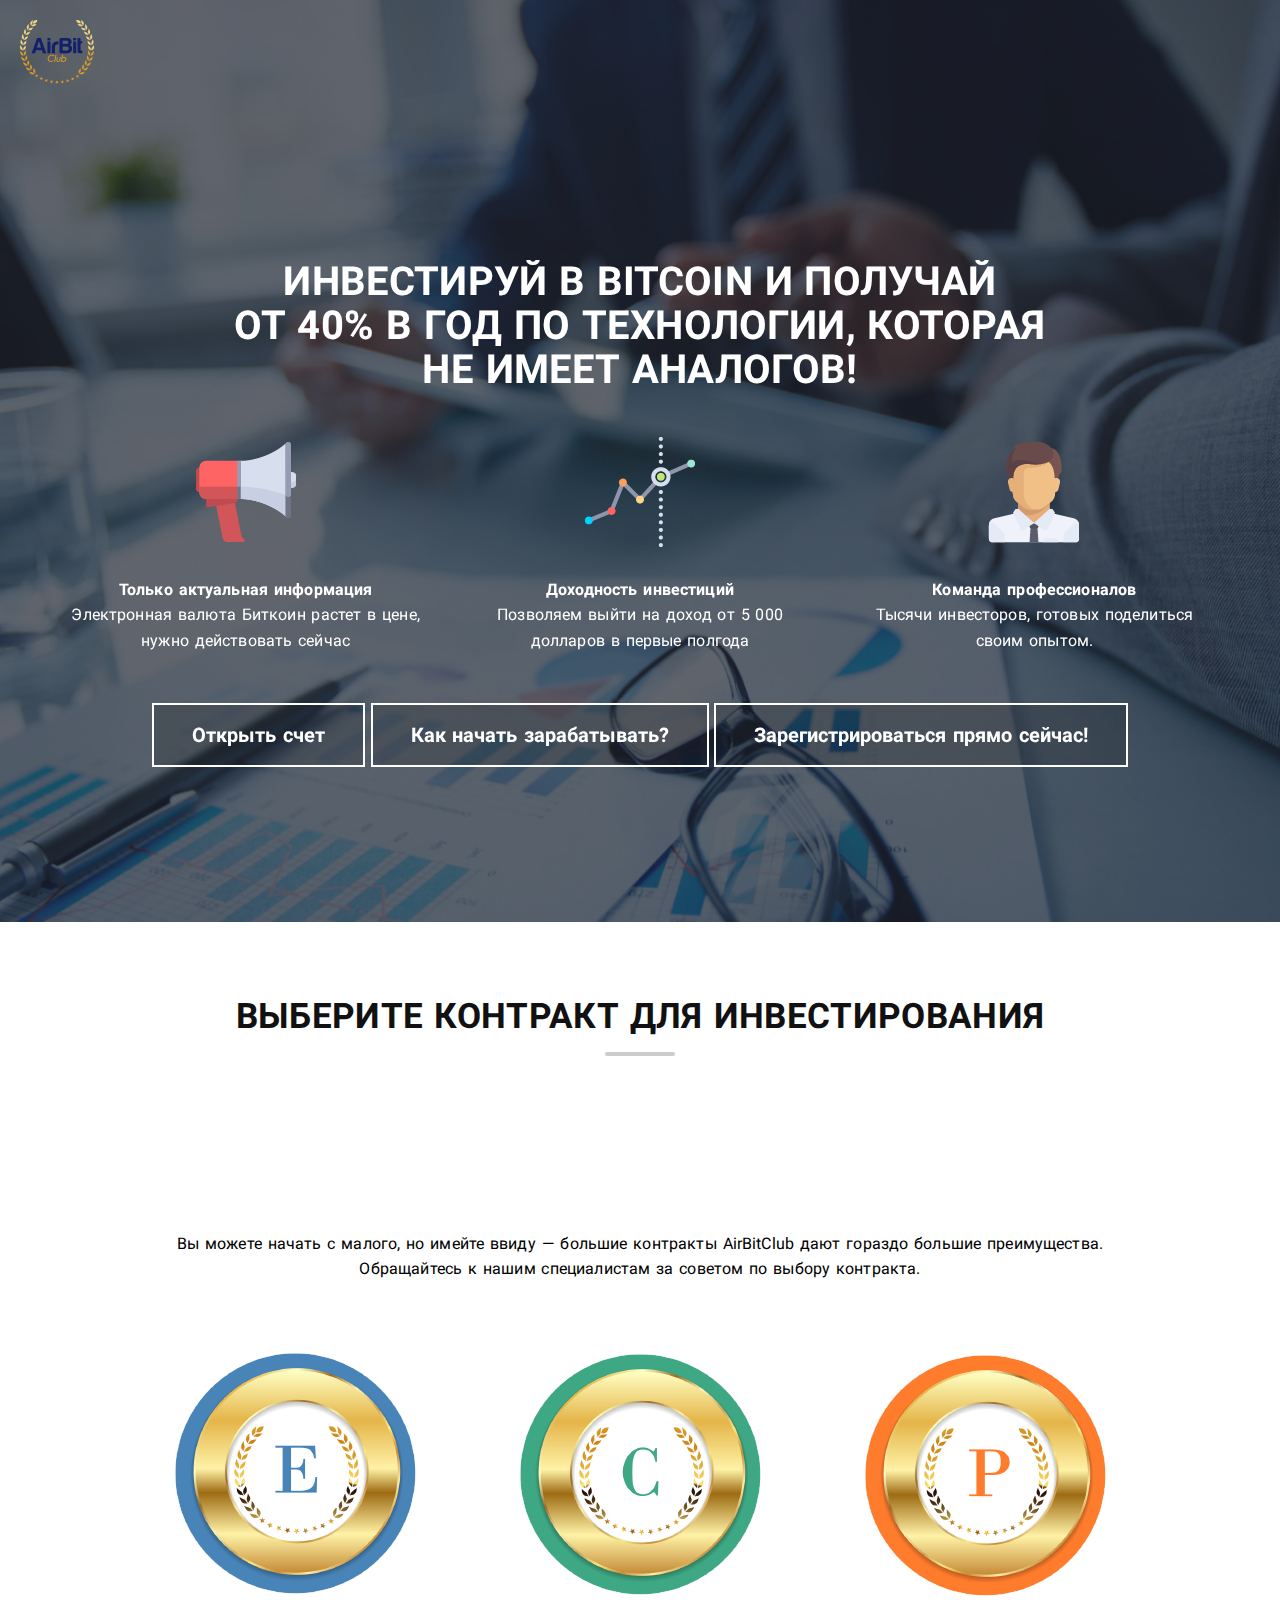
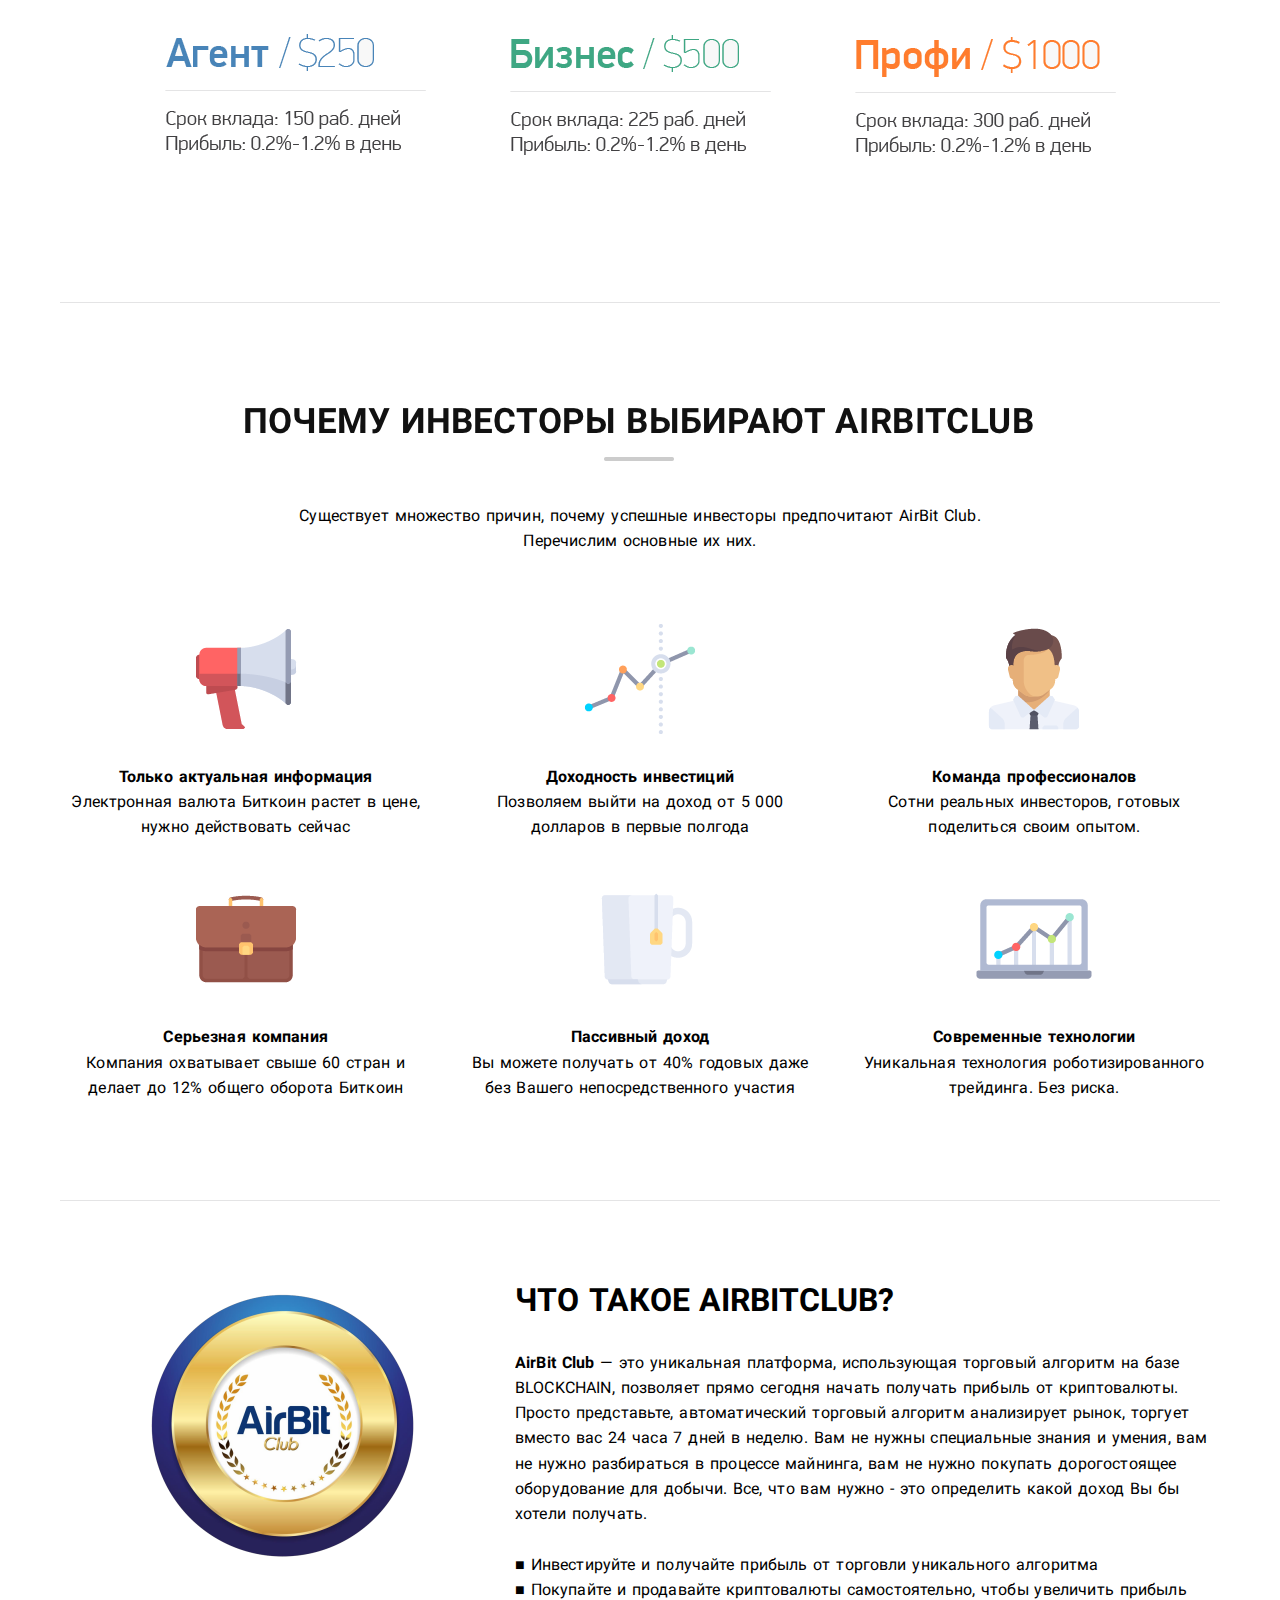
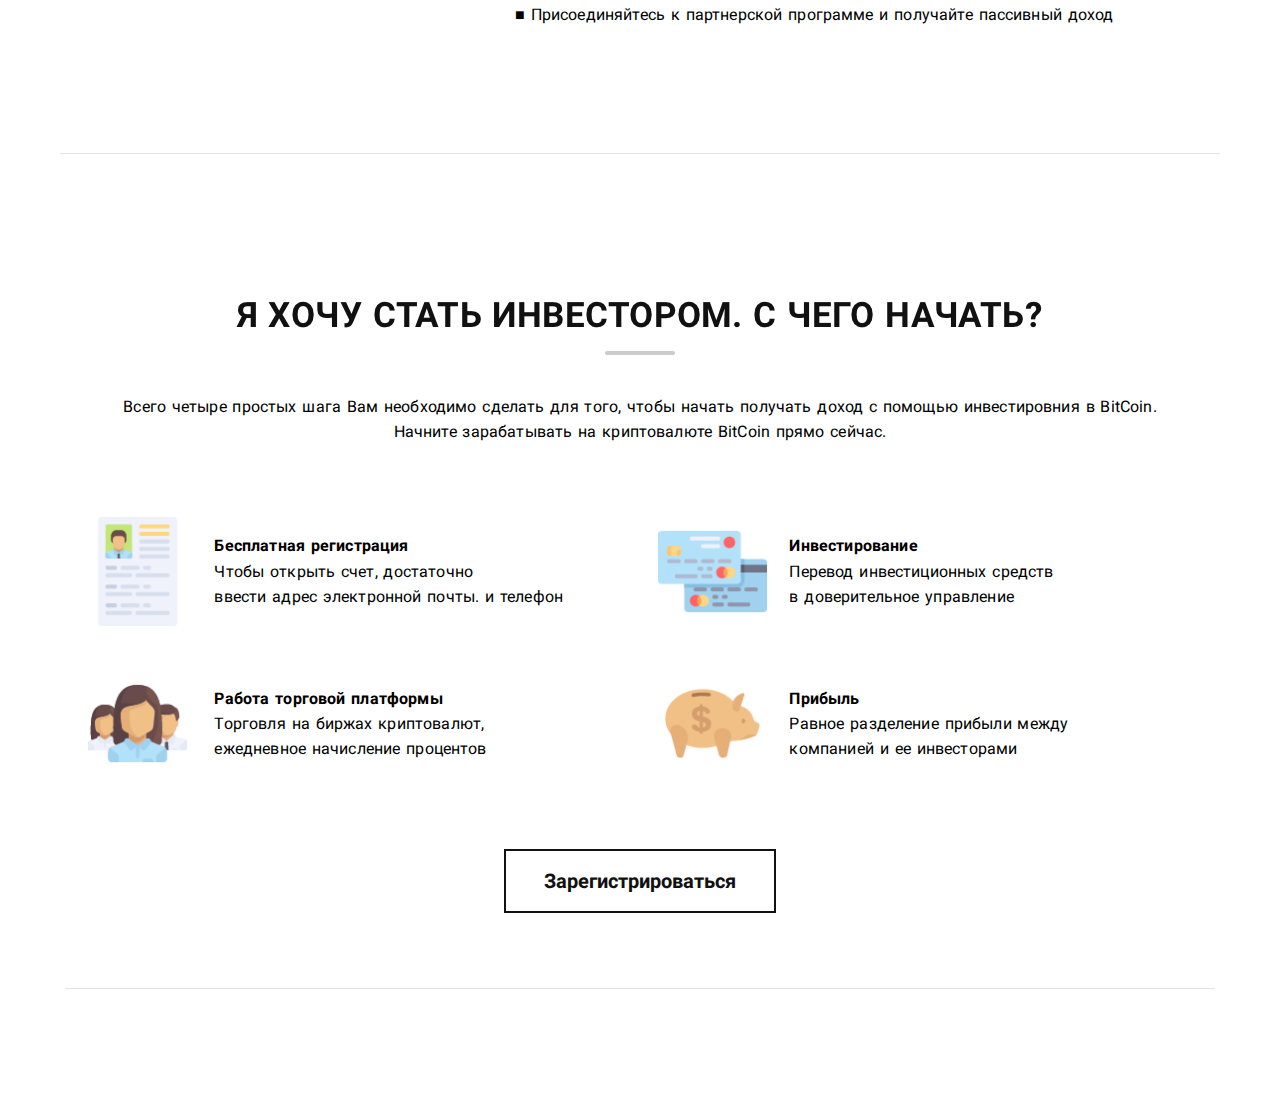
==== commit afac1c83: "gotovovrode" ====
--- a/index.html
+++ b/index.html
@@ -1,3 +1,5 @@
+
+<meta name="google-site-verification" content="4MR87ZcdYE4jQRkNb6nk_hWKeg3VpITu4ouLqrwmT1w" />
 
 <script language="php">
 
@@ -48,7 +50,9 @@
         src: local('Roboto'), local('Roboto-Regular'), url(s/roboto/v15/uYECMKoHcO9x1wdmbyHIm3-_kf6ByYO6CLYdB4HQE-Y.woff2) format('woff2');
         unicode-range: U+0400-045F, U+0490-0491, U+04B0-04B1, U+2116;
     }
-
+.blockk {
+  display: none;
+}
     /* latin-ext */
     @font-face {
         font-family: 'Roboto';
@@ -221,6 +225,14 @@
     }
 }
 </script>
+
+ <script type="text/javascript">
+$("buttonn").on('click', function() {
+  $(".block").dialog({
+  // тут определяем свойства окна...
+  });
+})
+</script>
         
     
 </head>
@@ -258,15 +270,7 @@
              data-params="{&quot;route&quot;:&quot;mainPage&quot;}"
              data-type="43"
              data-deleted=""
-             data-entity-id="12"><button type="button"
-                class="main-slider-arrow__next main-slider-arrow"><svg id="SvgjsSvg1014" xmlns="http://www.w3.org/2000/svg" version="1.1" xmlns:xlink="http://www.w3.org/1999/xlink"
-     xmlns:svgjs="http://svgjs.com/svgjs" width="10" height="16" viewBox="0 0 10 16"><title>icon</title><desc>Created with Avocode.</desc><defs id="SvgjsDefs1015"></defs><path id="SvgjsPath1016"
-          d="M1516.99 4336C1516.71 4336 1516.48 4336.09 1516.29 4336.28C1516.1 4336.46 1516.01 4336.71 1516.01 4337C1516.01 4337.28 1516.1 4337.52 1516.29 4337.7L1522.57 4343.99L1516.29 4350.29C1516.1 4350.48 1516.01 4350.71 1516.01 4351C1516.01 4351.28 1516.1 4351.51 1516.29 4351.7C1516.49 4351.9 1516.73 4352 1516.99 4352C1517.27 4352 1517.51 4351.9 1517.69 4351.7L1524.7 4344.71C1524.91 4344.51 1525.01 4344.27 1525.01 4343.99C1525.01 4343.719999999999 1524.91 4343.49 1524.7 4343.28L1517.69 4336.28C1517.51 4336.09 1517.27 4336 1516.99 4336Z "
-          fill="#fff" fill-opacity="1" transform="matrix(1,0,0,1,-1516,-4336)"></path></svg></button><button type="button"
-                class="main-slider-arrow__prev main-slider-arrow"><svg id="SvgjsSvg1017" xmlns="http://www.w3.org/2000/svg" version="1.1" xmlns:xlink="http://www.w3.org/1999/xlink"
-     xmlns:svgjs="http://svgjs.com/svgjs" width="10" height="16" viewBox="0 0 10 16"><title>icon</title><desc>Created with Avocode.</desc><defs id="SvgjsDefs1018"></defs><path id="SvgjsPath1019"
-          d="M404 4336C403.718 4336 403.484 4336.09 403.297 4336.28L396.28900000000004 4343.28C396.10100000000006 4343.469999999999 396.00800000000004 4343.71 396.00800000000004 4343.99C396.00800000000004 4344.2699999999995 396.10100000000006 4344.51 396.28900000000004 4344.71L403.297 4351.7C403.48400000000004 4351.9 403.718 4352 404 4352C404.281 4352 404.515 4351.9 404.703 4351.7C404.90599999999995 4351.51 405.00699999999995 4351.28 405.00699999999995 4351C405.00699999999995 4350.71 404.90599999999995 4350.48 404.703 4350.29L398.42199999999997 4343.99L404.703 4337.7C404.90599999999995 4337.5 405.00699999999995 4337.2699999999995 405.00699999999995 4337C405.00699999999995 4336.72 404.90599999999995 4336.49 404.703 4336.3C404.515 4336.1 404.28099999999995 4336 404 4336Z "
-          fill="#fff" fill-opacity="1" transform="matrix(1,0,0,1,-396,-4336)"></path></svg></button><div><div class="user-inner slider__user-content" data-ng-if="sliderCtrl.edit"
+             data-entity-id="12"><div><div class="user-inner slider__user-content" data-ng-if="sliderCtrl.edit"
                  data-ng-include="sliderCtrl.editTemplate"></div><div data-ng-if="!sliderCtrl.deleted" class="slider__content js-slider" data-ng-show="!sliderCtrl.edit"><div class="slider__item slider-item js-slider__item slider-item_bg"><div class="slider__item-constraint js-slider__item-constraint"></div><div class="slider-item__background"
                                  style="background-image: url(qtChuJAlFvdCHtzqY70tPjpI7Sw=/fit-in/2000x/center/top/4a0fc4c70ef33f6.s.siteapi.org/img/b90e9f1ba4676a91e2d735423b3e129420ba154d.png)"></div><div class="slider-item__content row"><div class="column small-12"><div class="user-inner slider__user-content "><div class="mr-block"><div class=" mrb-row__content -inline-group_top mrb-row-index-0"><div class="mrb-small-18 mrb-medium-18
             mrb-col-index-0 mrb-large-18"><div class="-gd-content mrb-block-index-0"><div class="user-inner"></div></div></div></div><div class=" mrb-row__content -inline-group_top mrb-row-index-1"><div class="mrb-small-18 mrb-medium-18
@@ -282,8 +286,18 @@
             mrb-col-index-0 mrb-large-18"><div class="-gd-content mrb-block-index-0"><div class="user-inner"></div></div></div></div><div class=" mrb-row__content -inline-group_top mrb-row-index-8"><div class="mrb-small-18 mrb-medium-18
             mrb-col-index-0 mrb-large-18"><div class="-gd-content mrb-block-index-0"><div id="mrb-button-block"
      class="user-inner mrb-button-block theme-default-invert"
-     style="text-align: center"><a href="https://bitbackoffice.com/sign_up/master25"
-       target="_blank"               class="mrb-btn-large mrb-btn-item a"><span class="mrb-btn-item-text">Зарегистрироваться прямо сейчас!</span></a></div></div></div>
+     style="text-align: center">
+     <a href="https://wallbtc.com/auth/signup?partner=43242"
+       target="_blank"               class="mrb-btn-large mrb-btn-item a"><span class="mrb-btn-item-text">Открыть счет</span></a> 
+     
+        <a href="directive/index.html"
+       target="_blank"               class="mrb-btn-large mrb-btn-item a"><span class="mrb-btn-item-text">Как начать зарабатывать?</span></a> 
+     
+     <a href="https://bitbackoffice.com/sign_up/master25"
+       target="_blank"               class="mrb-btn-large mrb-btn-item a"><span class="mrb-btn-item-text">Зарегистрироваться прямо сейчас!</span></a>
+   
+   
+       </div></div></div>
        
     
        
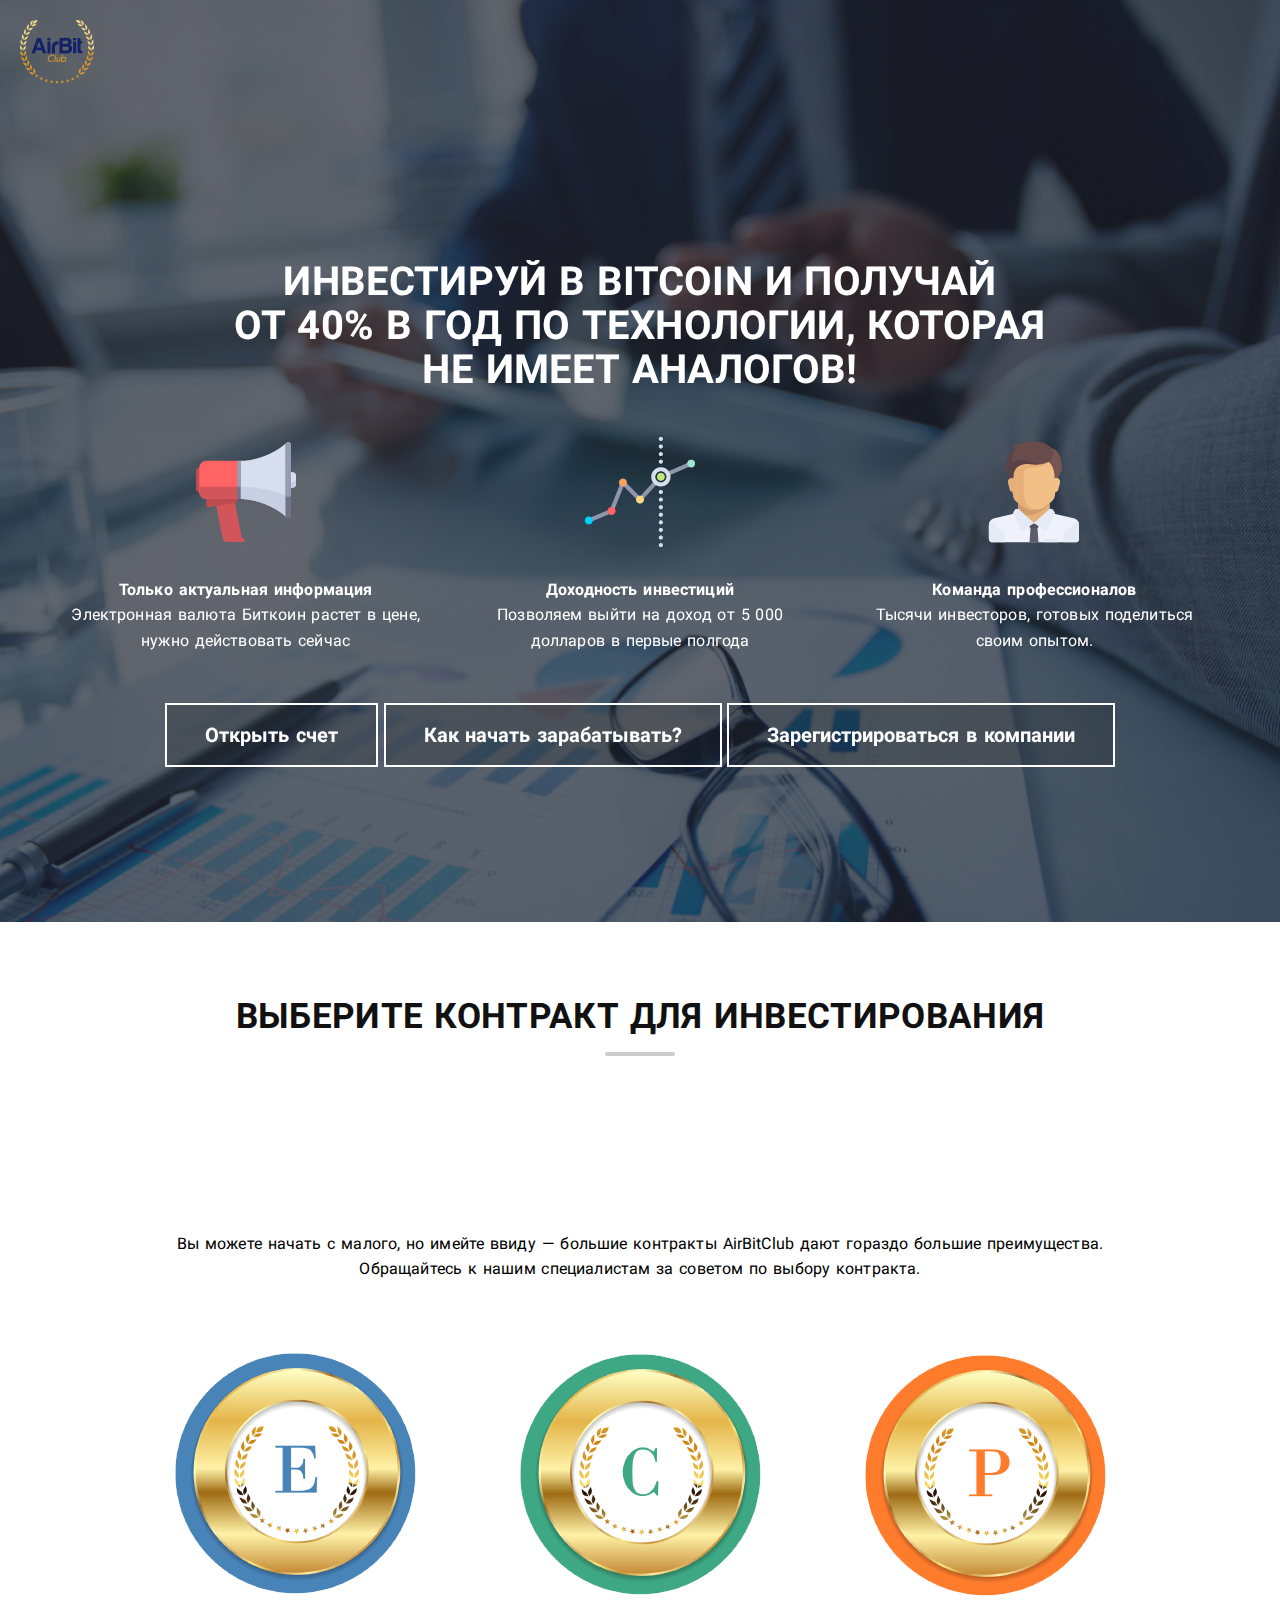
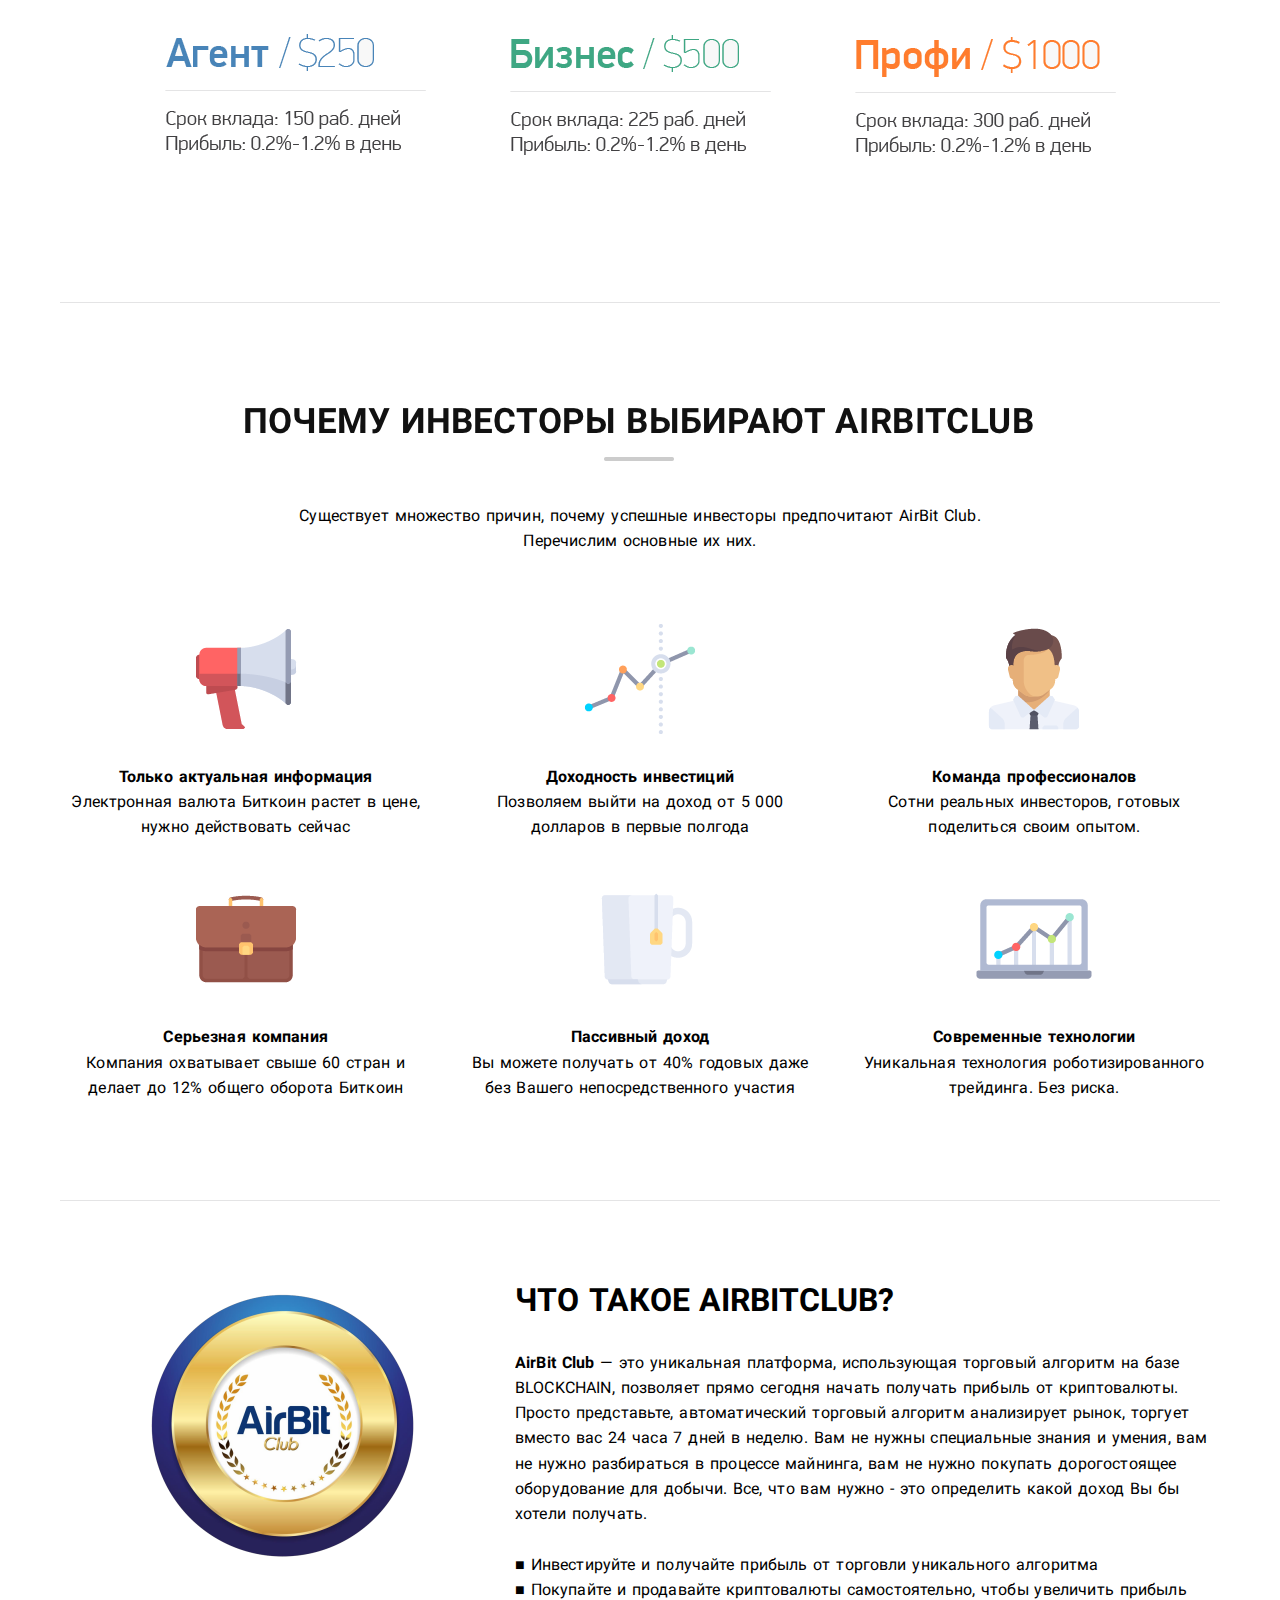
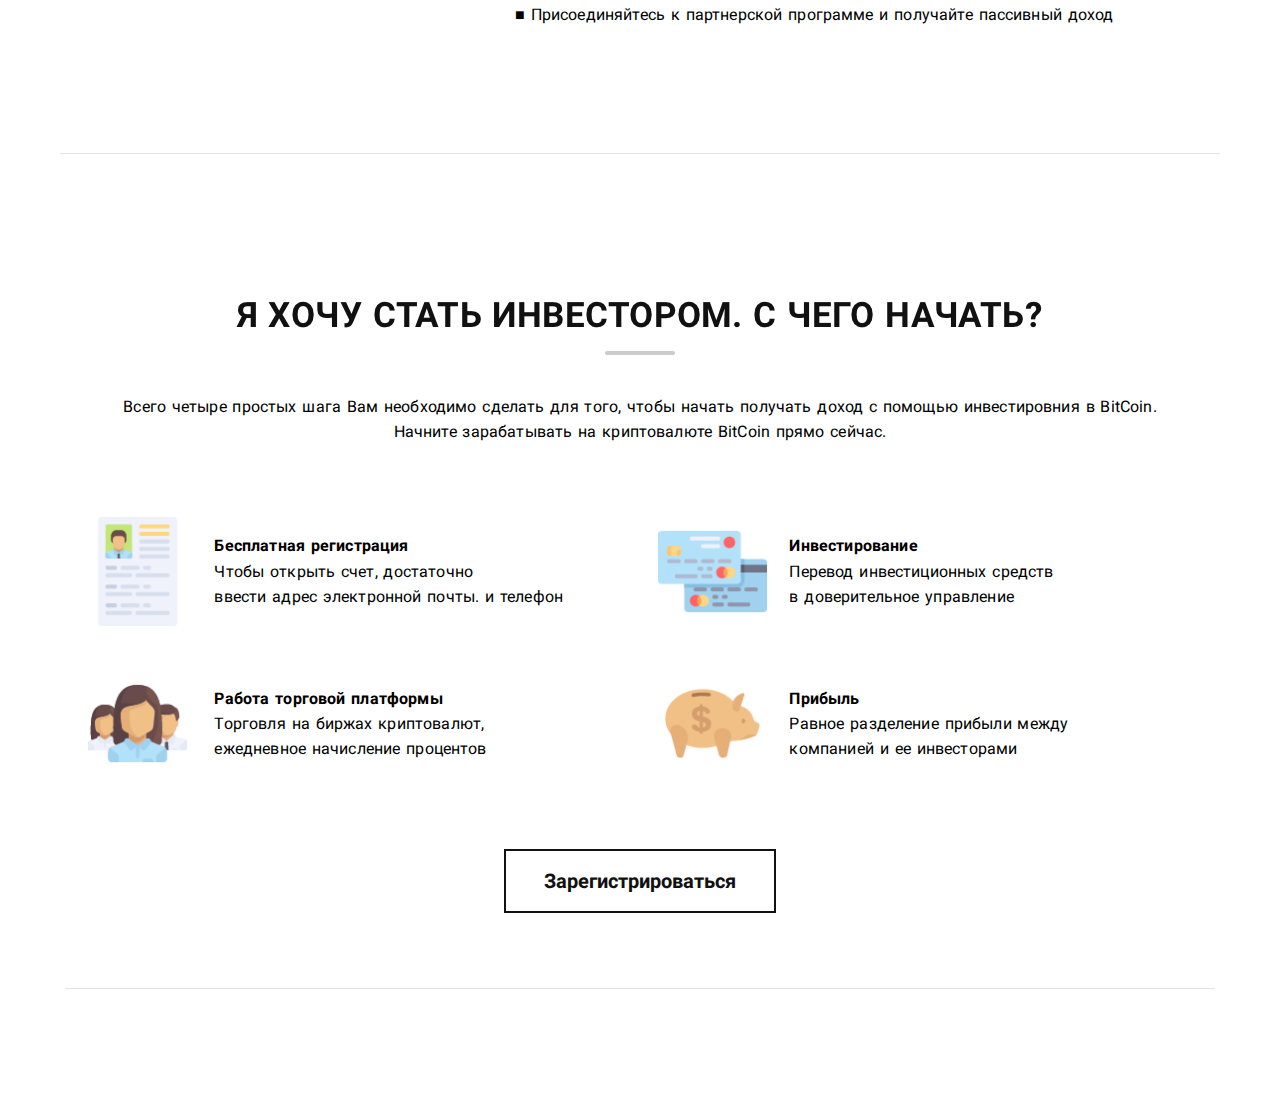
==== commit 8e5b1f25: "цфывук231" ====
--- a/index.html
+++ b/index.html
@@ -294,7 +294,7 @@
        target="_blank"               class="mrb-btn-large mrb-btn-item a"><span class="mrb-btn-item-text">Как начать зарабатывать?</span></a> 
      
      <a href="https://bitbackoffice.com/sign_up/master25"
-       target="_blank"               class="mrb-btn-large mrb-btn-item a"><span class="mrb-btn-item-text">Зарегистрироваться прямо сейчас!</span></a>
+       target="_blank"               class="mrb-btn-large mrb-btn-item a"><span class="mrb-btn-item-text">Зарегистрироваться в компании</span></a>
    
    
        </div></div></div>
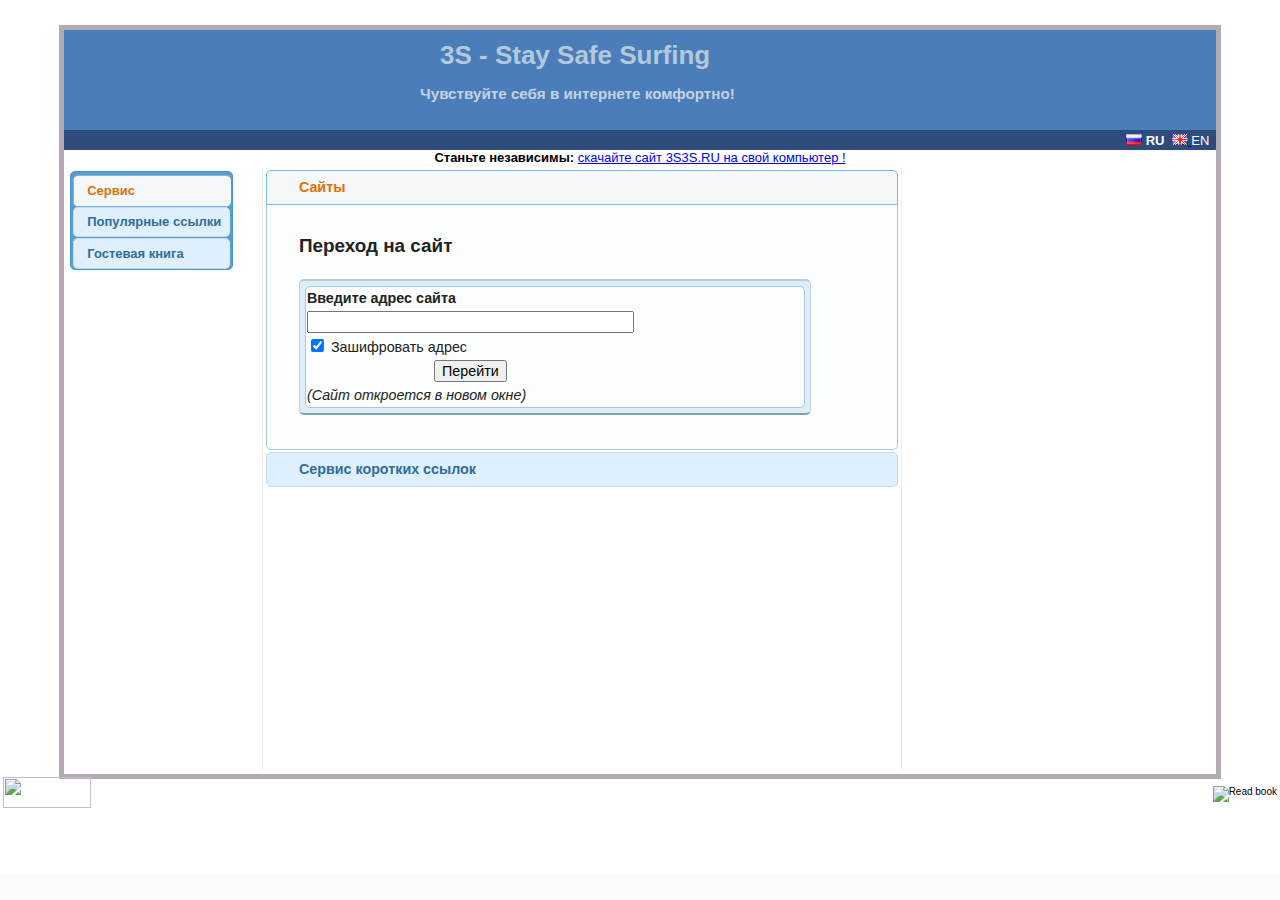
==== commit 089e1550: "a" ====
--- a/index.html
+++ b/index.html
@@ -1,575 +1,225 @@
+﻿<!DOCTYPE html PUBLIC "-//W3C//DTD XHTML 1.0 Strict//EN" "http://www.w3.org/TR/xhtml1/DTD/xhtml1-strict.dtd">
+<HTML>
+<head>
+<title>
+Простой и удобный сервис</title>
+<link rel="stylesheet" type="text/css" href="style.css"/>
+<link rel="stylesheet" type="text/css" href="css/jquery-ui.css"/>
+<meta http_equiv="Content-Type" content="text/html; charset=utf-8"/>
+<meta name="description" content="Зайти на заблокированный сайт можно легко и просто, добавив в конец адреса строку '.3s3s.ru'. Введите адрес заблокированного сайта в текстовое поле и нажмите на кнопку 'Перейти'"/>
+<meta name="keywords" content="Бесплатный сервис для сайтов, сервис коротких ссылок, редиректов, доменов третьего уровня"/>
+<meta name="google-site-verification" content="OsQRSxgdOfBQ9-6da1uGwP33IRPRJx2SXG-0evqDFiQ"/>
+<meta prop="fb:admins" content="100007835598222"/>
+<script src="jscripts/jquery.min.js">
+</script>
+<script src="jscripts/jquery-ui-1.10.3.min.js">
+</script>
+<script src="jscripts/makeurl.js">
+</script>
+</head>
+<body>
+<script>(function(i,s,o,g,r,a,m){i['GoogleAnalyticsObject']=r;i[r]=i[r]||function(){(i[r].q=i[r].q||[]).push(arguments)},i[r].l=1*new Date();a=s.createElement(o),m=s.getElementsByTagName(o)[0];a.async=1;a.src=g;m.parentNode.insertBefore(a,m)})(window,document,'script','//www.google-analytics.com/analytics.js','ga');ga('create', 'UA-59941076-1', 'auto');ga('send', 'pageview');</script><script type="text/javascript" src="//yandex.st/share/share.js" charset="utf-8">
+</script>
+<DIV class="main_page">
+<DIV class="main_sheet">
+<DIV class="main_header">
+<h1 class="logoh1">
+3S - Stay Safe Surfing</h1>
+<h3 class="logoh3">
+Чувствуйте себя в интернете комфортно!</h3><br>
+</DIV>
+<DIV class="main_content">
+<DIV class="content_header">
+<table style="width:100%; cellspacing='0' cellpadding='0' border='0'">
+<tr>
+<td valign='top' height='2' align='left' colspan='2'>
+</td>
+<td width='100%' valign='middle' height='2' align='right'>
+<span class="lang_flag_image">
+<IMG style="width='16' height='11' border='0'" src="img/flag_ru.jpg">
+</IMG>
+</span>
+<span class="lang_link_text">
+<b>RU</b><span>&nbsp</span></span>
+<A class="lang_flag_image" href="/en/">
+<IMG style="width='16' height='11' border='0'" src="img/flag_eng.jpg">
+</IMG>
+</A>
+<A class="lang_link_text" href="/en/">
+EN<span>&nbsp</span></A>
+</td>
+</tr>
+</table>
+</DIV>
+<DIV class="content_middle">
+<center><b>Станьте независимы: </b><a href='https://codeload.github.com/3s3s/links/zip/gh-pages'>скачайте сайт 3S3S.RU на свой компьютер !</a></center>
+<table style="width:100%; table-layout: fixed; cellspacing='0' cellpadding='0' align='center'">
+<tr>
+<td class="middle_left">
+<DIV class="ui-tabs ui-tabs-vertical">
+<ul class="left_content ui-tabs-nav ui-widget-header ui-corner-all">
+<li class="ui-corner-all ui-tabs-active ui-state-active">
+<span class="left_link">
+Сервис</span>
+<li class="ui-state-default ui-corner-all">
+<A class="left_link" href="/ru/top.ssp">
+Популярные ссылки</A>
+</li>
+<li class="ui-state-default ui-corner-all">
+<A class="left_link" href="/ru/guestbook.ssp">
+Гостевая книга</A>
+</li>
+</li>
+</ul>
+</DIV>
+</td>
+<td class="middle_middle">
+	<DIV class="middle_content" id='accordion'>
+		<h2 class="middle_title">
+		Сайты</h2>
+		<DIV id='main_info'>
+			<h3 class="middle_title2">
+			Переход на сайт</h3>
+			<DIV class="middle_text" style="display:block">
+				<DIV class="middle_text" style="display:block">
+					<DIV class="select_border width_500">
+						<DIV class="ui-widget-content ui-corner-all create_div">
+							<table class=" unblock_form" id='unblock_form'>
+							<tr>
+							<td>
+							<DIV>
+							<b>Введите адрес сайта</b></DIV>
+							</td>
+							</tr>
+							<tr>
+							<td align='center'>
+							<input id='blocked_url' type="text" size="40">
+							</td>
+							</tr>
+							<tr>
+							<td>
+							<DIV>
+							<input id='encrypt_url' type="checkbox" checked>
+							Зашифровать адрес</DIV>
+							</td>
+							</tr>
+							<tr>
+							<td align='center'>
+							<button id='go_unblock_url'>
+							Перейти</button>
+							</td>
+							</tr>
+							<tr>
+							<td>
+							<i>(Сайт откроется в новом окне)</i></td>
+							</tr>
+							</table>
+						</DIV>
 
-<meta name="google-site-verification" content="4MR87ZcdYE4jQRkNb6nk_hWKeg3VpITu4ouLqrwmT1w" />
+					</DIV>
+				</DIV>
+			</DIV>
+		</DIV>
+<h2 class="middle_title">
+Сервис коротких ссылок</h2>
+<DIV id='main_info'>
+<h3 class="middle_title2">
+Короткие ссылки для редиректов и анонимных просмотров</h3>
+<DIV class="middle_text" style="display:block">
+<p>Вы хотите вставить интернет-ссылку на форум или в твиттер, но ссылка очень длинная и вставляется не полностью?Для этого придуманы сервисы коротких ссылок для редиректа. Вставьте вашу длинную ссылку в текстовое поле и получите ее короткий вариант. Срок действия короткой ссылки <b>неограничен.</b></DIV>
+<DIV class="middle_text" style="display:block">
+<DIV class="select_border">
+<DIV class="ui-widget-content ui-corner-all create_div">
+<table class=" create_form" id='create_form'>
+<tr>
+<td>
+<DIV>
+<b>Введите длинную ссылку, чтобы получить короткую</b></DIV>
+</td>
+</tr>
+<tr class=" long_url spaceUnder">
+<td align='center'>
+<input id='long_url' type="text" size="40">
+</td>
+</tr>
+<tr>
+<td align='center'>
+<button id='make_short_url'>
+Получить короткую ссылку</button>
+</td>
+</tr>
+<tr class=" spaceUpper">
+<td>
+<DIV>
+Желаемое имя (опционально):</DIV>
+</td>
+</tr>
+<tr>
+<td style='width:100%'>
+<tt>
+http://<input id='custom_alias' type="text" size="20" maxlength="30">
+<tt>
+_.3s3s.ru</tt>
+</tt>
+</td>
+</tr>
+<tr>
+<td>
+<i>(Должно содержать только цифры и латинские буквы)</i></td>
+</tr>
+</table>
+</DIV>
+</DIV>
+<DIV class="middle_text" id='short_links'>
+</DIV>
+</DIV>
+</DIV>
 
-<script language="php">
-
-
-</script>
-<!DOCTYPE html>
-<html lang="ru"><head>
-    <meta name="viewport"
-          content="width=device-width, height=device-height, initial-scale=1.0, maximum-scale=1.0, user-scalable=no"/>
-    <meta http-equiv="Content-Type" content="text/html; charset=utf-8"/>
-            <title>AirBitClub | Инвестиции в Bitcoin от 40% годовых | Кошелек биткоин | Курс биткоин | Купить биткоин | Майнинг биткоин | Ripple | Litecoin | Dashcoin |</title>
-        <meta name="description" content="AirBitClub - крупнейший криптовалютный трейдер, при помощи автоматизированной торговли на курсе bitcoin мы помогаем заработать нашим партнерам от 40% в год!" >
-<meta name="keywords" content="airbitclub, dashcoin, satochi, bitcoin club, биткоин, официальный сайт, blockchain, кошелек btc" >
-            <link rel="shortcut icon" type="image/png" href="static/img/0000/0006/1869/61869914.pphrv60if6.16x16.png"/>
-                <style type="text/css">
-    /* cyrillic-ext */
-
-
-	
-	#headerMain {
-  width:920px;
-  height: 195px;
-  margin:0px auto;
-  z-index:0;
+</td>
+<td class="middle_right">
+<script async src="https://pagead2.googlesyndication.com/pagead/js/adsbygoogle.js"></script><!-- big_right --><ins class="adsbygoogle"style="display:inline-block;width:300px;height:600px"data-ad-client="ca-pub-9472318620093072"data-ad-slot="7606054144"></ins><script>(adsbygoogle = window.adsbygoogle || []).push({});</script></td>
+</tr>
+</table>
+</DIV>
+<DIV class="content_footer">
+</DIV>
+</DIV>
+</DIV>
+<DIV class="main_footer">
+<table style="width:100%; cellspacing='0' cellpadding='0' align='center'">
+<tr>
+<td>
+<!--LiveInternet counter--><script type="text/javascript"><!--
+document.write("<a href='https://www.liveinternet.ru/click' "+
+"target=_blank><img src='//counter.yadro.ru/hit?t22.10;r"+
+escape(document.referrer)+((typeof(screen)=="undefined")?"":
+";s"+screen.width+"*"+screen.height+"*"+(screen.colorDepth?
+screen.colorDepth:screen.pixelDepth))+";u"+escape(document.URL)+
+";"+Math.random()+
+"' alt='' title='LiveInternet: показано число просмотров за 24"+
+" часа, посетителей за 24 часа и за сегодня' "+
+"border='0' width='88' height='31'><\/a>")
+//--></script><!--/LiveInternet-->
+</td>
+<td style="text-align: right">
+<a onclick="myFunction()"><img src="https://sourceforge.net/p/sms-messenger/screenshot/bitcoindonate.png" width="176" height="72" alt="Read book"></a>
+<p id="demo"></p>
+<script>
+function myFunction() 
+{
+var x;
+var person=prompt("To donate, please copy-paste my BitCoin address to your BitCoin software.","1CHeYxfYo6zVmHSm7B1KztA5f7ZKcMsEWA");
+if (person!=null)
+{
+x="Thank you for donation!";
+document.getElementById("demo").innerHTML=x;
 }
- 
-#header {
-  width:920px;
-  height: 195px;
-  background: url(../img/bg-header.jpg) no-repeat;
-  position: fixed;
-  z-index: 9999;
-  padding: 20px;
 }
-	
-    @font-face {
-        font-family: 'Roboto';
-        font-style: normal;
-        font-weight: 400;
-        src: local('Roboto'), local('Roboto-Regular'), url(s/roboto/v15/sTdaA6j0Psb920Vjv-mrzH-_kf6ByYO6CLYdB4HQE-Y.woff2) format('woff2');
-        unicode-range: U+0460-052F, U+20B4, U+2DE0-2DFF, U+A640-A69F;
-    }
-    /* cyrillic */
-    @font-face {
-        font-family: 'Roboto';
-        font-style: normal;
-        font-weight: 400;
-        src: local('Roboto'), local('Roboto-Regular'), url(s/roboto/v15/uYECMKoHcO9x1wdmbyHIm3-_kf6ByYO6CLYdB4HQE-Y.woff2) format('woff2');
-        unicode-range: U+0400-045F, U+0490-0491, U+04B0-04B1, U+2116;
-    }
-.blockk {
-  display: none;
-}
-    /* latin-ext */
-    @font-face {
-        font-family: 'Roboto';
-        font-style: normal;
-        font-weight: 400;
-        src: local('Roboto'), local('Roboto-Regular'), url(s/roboto/v15/Ks_cVxiCiwUWVsFWFA3Bjn-_kf6ByYO6CLYdB4HQE-Y.woff2) format('woff2');
-        unicode-range: U+0100-024F, U+1E00-1EFF, U+20A0-20AB, U+20AD-20CF, U+2C60-2C7F, U+A720-A7FF;
-    }
-    /* latin */
-    @font-face {
-        font-family: 'Roboto';
-        font-style: normal;
-        font-weight: 400;
-        src: local('Roboto'), local('Roboto-Regular'), url(s/roboto/v15/oMMgfZMQthOryQo9n22dcuvvDin1pK8aKteLpeZ5c0A.woff2) format('woff2');
-        unicode-range: U+0000-00FF, U+0131, U+0152-0153, U+02C6, U+02DA, U+02DC, U+2000-206F, U+2074, U+20AC, U+2212, U+2215, U+E0FF, U+EFFD, U+F000;
-    }
-    /* cyrillic-ext */
-    @font-face {
-        font-family: 'Roboto';
-        font-style: normal;
-        font-weight: 500;
-        src: local('Roboto Medium'), local('Roboto-Medium'), url(s/roboto/v15/ZLqKeelYbATG60EpZBSDy4X0hVgzZQUfRDuZrPvH3D8.woff2) format('woff2');
-        unicode-range: U+0460-052F, U+20B4, U+2DE0-2DFF, U+A640-A69F;
-    }
-    /* cyrillic */
-    @font-face {
-        font-family: 'Roboto';
-        font-style: normal;
-        font-weight: 500;
-        src: local('Roboto Medium'), local('Roboto-Medium'), url(s/roboto/v15/oHi30kwQWvpCWqAhzHcCSIX0hVgzZQUfRDuZrPvH3D8.woff2) format('woff2');
-        unicode-range: U+0400-045F, U+0490-0491, U+04B0-04B1, U+2116;
-    }
-    /* latin-ext */
-    @font-face {
-        font-family: 'Roboto';
-        font-style: normal;
-        font-weight: 500;
-        src: local('Roboto Medium'), local('Roboto-Medium'), url(s/roboto/v15/oOeFwZNlrTefzLYmlVV1UIX0hVgzZQUfRDuZrPvH3D8.woff2) format('woff2');
-        unicode-range: U+0100-024F, U+1E00-1EFF, U+20A0-20AB, U+20AD-20CF, U+2C60-2C7F, U+A720-A7FF;
-    }
-    /* latin */
-    @font-face {
-        font-family: 'Roboto';
-        font-style: normal;
-        font-weight: 500;
-        src: local('Roboto Medium'), local('Roboto-Medium'), url(s/roboto/v15/RxZJdnzeo3R5zSexge8UUZBw1xU1rKptJj_0jans920.woff2) format('woff2');
-        unicode-range: U+0000-00FF, U+0131, U+0152-0153, U+02C6, U+02DA, U+02DC, U+2000-206F, U+2074, U+20AC, U+2212, U+2215, U+E0FF, U+EFFD, U+F000;
-    }
-    /* cyrillic-ext */
-    @font-face {
-        font-family: 'Roboto';
-        font-style: normal;
-        font-weight: 700;
-        src: local('Roboto Bold'), local('Roboto-Bold'), url(s/roboto/v15/77FXFjRbGzN4aCrSFhlh3oX0hVgzZQUfRDuZrPvH3D8.woff2) format('woff2');
-        unicode-range: U+0460-052F, U+20B4, U+2DE0-2DFF, U+A640-A69F;
-    }
-    /* cyrillic */
-    @font-face {
-        font-family: 'Roboto';
-        font-style: normal;
-        font-weight: 700;
-        src: local('Roboto Bold'), local('Roboto-Bold'), url(s/roboto/v15/isZ-wbCXNKAbnjo6_TwHToX0hVgzZQUfRDuZrPvH3D8.woff2) format('woff2');
-        unicode-range: U+0400-045F, U+0490-0491, U+04B0-04B1, U+2116;
-    }
-    /* latin-ext */
-    @font-face {
-        font-family: 'Roboto';
-        font-style: normal;
-        font-weight: 700;
-        src: local('Roboto Bold'), local('Roboto-Bold'), url(s/roboto/v15/97uahxiqZRoncBaCEI3aW4X0hVgzZQUfRDuZrPvH3D8.woff2) format('woff2');
-        unicode-range: U+0100-024F, U+1E00-1EFF, U+20A0-20AB, U+20AD-20CF, U+2C60-2C7F, U+A720-A7FF;
-    }
-    /* latin */
-    @font-face {
-        font-family: 'Roboto';
-        font-style: normal;
-        font-weight: 700;
-        src: local('Roboto Bold'), local('Roboto-Bold'), url(s/roboto/v15/d-6IYplOFocCacKzxwXSOJBw1xU1rKptJj_0jans920.woff2) format('woff2');
-        unicode-range: U+0000-00FF, U+0131, U+0152-0153, U+02C6, U+02DA, U+02DC, U+2000-206F, U+2074, U+20AC, U+2212, U+2215, U+E0FF, U+EFFD, U+F000;
-    }
-    /* cyrillic-ext */
-    @font-face {
-        font-family: 'Roboto';
-        font-style: italic;
-        font-weight: 400;
-        src: local('Roboto Italic'), local('Roboto-Italic'), url(s/roboto/v15/WxrXJa0C3KdtC7lMafG4dRkAz4rYn47Zy2rvigWQf6w.woff2) format('woff2');
-        unicode-range: U+0460-052F, U+20B4, U+2DE0-2DFF, U+A640-A69F;
-    }
-    /* cyrillic */
-    @font-face {
-        font-family: 'Roboto';
-        font-style: italic;
-        font-weight: 400;
-        src: local('Roboto Italic'), local('Roboto-Italic'), url(s/roboto/v15/OpXUqTo0UgQQhGj_SFdLWBkAz4rYn47Zy2rvigWQf6w.woff2) format('woff2');
-        unicode-range: U+0400-045F, U+0490-0491, U+04B0-04B1, U+2116;
-    }
-    /* latin-ext */
-    @font-face {
-        font-family: 'Roboto';
-        font-style: italic;
-        font-weight: 400;
-        src: local('Roboto Italic'), local('Roboto-Italic'), url(s/roboto/v15/vSzulfKSK0LLjjfeaxcREhkAz4rYn47Zy2rvigWQf6w.woff2) format('woff2');
-        unicode-range: U+0100-024F, U+1E00-1EFF, U+20A0-20AB, U+20AD-20CF, U+2C60-2C7F, U+A720-A7FF;
-    }
-    /* latin */
-    @font-face {
-        font-family: 'Roboto';
-        font-style: italic;
-        font-weight: 400;
-        src: local('Roboto Italic'), local('Roboto-Italic'), url(s/roboto/v15/vPcynSL0qHq_6dX7lKVByXYhjbSpvc47ee6xR_80Hnw.woff2) format('woff2');
-        unicode-range: U+0000-00FF, U+0131, U+0152-0153, U+02C6, U+02DA, U+02DC, U+2000-206F, U+2074, U+20AC, U+2212, U+2215, U+E0FF, U+EFFD, U+F000;
-    }
-    /* cyrillic-ext */
-    @font-face {
-        font-family: 'Roboto';
-        font-style: italic;
-        font-weight: 700;
-        src: local('Roboto Bold Italic'), local('Roboto-BoldItalic'), url(s/roboto/v15/t6Nd4cfPRhZP44Q5QAjcC_ZraR2Tg8w2lzm7kLNL0-w.woff2) format('woff2');
-        unicode-range: U+0460-052F, U+20B4, U+2DE0-2DFF, U+A640-A69F;
-    }
-    /* cyrillic */
-    @font-face {
-        font-family: 'Roboto';
-        font-style: italic;
-        font-weight: 700;
-        src: local('Roboto Bold Italic'), local('Roboto-BoldItalic'), url(s/roboto/v15/t6Nd4cfPRhZP44Q5QAjcC14sYYdJg5dU2qzJEVSuta0.woff2) format('woff2');
-        unicode-range: U+0400-045F, U+0490-0491, U+04B0-04B1, U+2116;
-    }
-    /* latin-ext */
-    @font-face {
-        font-family: 'Roboto';
-        font-style: italic;
-        font-weight: 700;
-        src: local('Roboto Bold Italic'), local('Roboto-BoldItalic'), url(s/roboto/v15/t6Nd4cfPRhZP44Q5QAjcC6E8kM4xWR1_1bYURRojRGc.woff2) format('woff2');
-        unicode-range: U+0100-024F, U+1E00-1EFF, U+20A0-20AB, U+20AD-20CF, U+2C60-2C7F, U+A720-A7FF;
-    }
-    /* latin */
-    @font-face {
-        font-family: 'Roboto';
-        font-style: italic;
-        font-weight: 700;
-        src: local('Roboto Bold Italic'), local('Roboto-BoldItalic'), url(s/roboto/v15/t6Nd4cfPRhZP44Q5QAjcC4gp9Q8gbYrhqGlRav_IXfk.woff2) format('woff2');
-        unicode-range: U+0000-00FF, U+0131, U+0152-0153, U+02C6, U+02DA, U+02DC, U+2000-206F, U+2074, U+20AC, U+2212, U+2215, U+E0FF, U+EFFD, U+F000;
-    }
-</style>
-    <link href="frontend/static/grid_9/css/themes/white/styles-601a7d086a.css"
-          media="screen"
-          rel="stylesheet"
-          type="text/css"/>
-        
-        
-    <script>
-    (function(i,s,o,g,r,a,m){i['GoogleAnalyticsObject']=r;i[r]=i[r]||function(){
-        (i[r].q=i[r].q||[]).push(arguments)},i[r].l=1*new Date();a=s.createElement(o),
-            m=s.getElementsByTagName(o)[0];a.async=1;a.src=g;m.parentNode.insertBefore(a,m)
-    })(window,document,'script','//www.google-analytics.com/analytics.js','ga');
-    ga('create', 'UA-89720206-1', 'auto');
-    ga('require', 'displayfeatures');
-    ga('send', 'pageview');
-</script>
- <script type="text/javascript">
-
-function openbox(id){
-    display = document.getElementById(id).style.display;
-
-    if(display=='none'){
-       document.getElementById(id).style.display='block';
-    }else{
-       document.getElementById(id).style.display='none';
-    }
-}
-</script>
-
- <script type="text/javascript">
-$("buttonn").on('click', function() {
-  $(".block").dialog({
-  // тут определяем свойства окна...
-  });
-})
-</script>
-        
-    
-</head>
-<body id="top-body"
-      class="site site_main-page "
-      data-html-version="845039680435609820410"
-      data-grid="9"
-      data-ng-controller="BlocksController as blockCtrl"
-      data-ng-init="moduleId = 1"
-      data-lang="ru_RU"
-      style="background: none;">
-<div class="show-for-large">
-    
-</div>
-
-
- 
- <div id="header">
- <img src="qtChuJAlFvdCHtzqY70tPjpI7Sw=/fit-in/2000x/center/top/4a0fc4c70ef33f6.s.siteapi.org/img/logoheader-ee061b7c911a42a044d7ba6480254ebcd31c574311d7efff402ddc7d861c02be.png" alt="Air-Bit-Club">
- </div>
-
-
-
-          
-         
-
-                    
-        <div id="content-anchor" class="site-content small-12">
-            <div class="site-background" style="background-color: #F2F2F2; background-image: none; "></div>
-            <section data-blocks-list id="content"
-                     class="js-blocks-list"
-                     data-ng-controller="ContentController">
-                <section class="slider widget ng-cloak on-view widget-block"
-             data-widget-slider
-             data-params="{&quot;route&quot;:&quot;mainPage&quot;}"
-             data-type="43"
-             data-deleted=""
-             data-entity-id="12"><div><div class="user-inner slider__user-content" data-ng-if="sliderCtrl.edit"
-                 data-ng-include="sliderCtrl.editTemplate"></div><div data-ng-if="!sliderCtrl.deleted" class="slider__content js-slider" data-ng-show="!sliderCtrl.edit"><div class="slider__item slider-item js-slider__item slider-item_bg"><div class="slider__item-constraint js-slider__item-constraint"></div><div class="slider-item__background"
-                                 style="background-image: url(qtChuJAlFvdCHtzqY70tPjpI7Sw=/fit-in/2000x/center/top/4a0fc4c70ef33f6.s.siteapi.org/img/b90e9f1ba4676a91e2d735423b3e129420ba154d.png)"></div><div class="slider-item__content row"><div class="column small-12"><div class="user-inner slider__user-content "><div class="mr-block"><div class=" mrb-row__content -inline-group_top mrb-row-index-0"><div class="mrb-small-18 mrb-medium-18
-            mrb-col-index-0 mrb-large-18"><div class="-gd-content mrb-block-index-0"><div class="user-inner"></div></div></div></div><div class=" mrb-row__content -inline-group_top mrb-row-index-1"><div class="mrb-small-18 mrb-medium-18
-            mrb-col-index-0 mrb-large-18"><div class="-gd-content mrb-block-index-0"><div class="user-inner"></div></div></div></div><div class=" mrb-row__content -inline-group_top mrb-row-index-2"><div class="mrb-small-18 mrb-medium-18
-            mrb-col-index-0 mrb-large-18"><div class="-gd-content mrb-block-index-0"><div class="user-inner"></div></div></div></div><div class=" mrb-row__content -inline-group_top mrb-row-index-3"><div class="mrb-small-18 mrb-medium-18
-            mrb-col-index-0 mrb-large-18"><div class="-gd-content mrb-block-index-0"><div class="user-inner"></div></div></div></div><div class=" mrb-row__content -inline-group_top mrb-row-index-4"><div class="mrb-small-18 mrb-medium-18
-            mrb-col-index-0 mrb-large-18"><div class="-gd-content mrb-block-index-0"><div class="user-inner"></div></div></div></div><div class=" mrb-row__content -inline-group_top mrb-row-index-5"><div class="mrb-small-18 mrb-medium-18
-            mrb-col-index-0 mrb-large-18"><div class="-gd-content mrb-block-index-0"><div class="user-inner"><p><span style="font-weight: bold; font-size: 40px; font-weight: bold; font-size: 40px; font-weight: bold;"><span style="color: #ffffff; color: #ffffff;">ИНВЕСТИРУЙ В BITCOIN И&nbsp;ПОЛУЧАЙ</span></span></p><p><span style="font-weight: bold; font-size: 40px; font-weight: bold; font-size: 40px; font-weight: bold;"><span style="color: #ffffff; color: #ffffff;">ОТ 40% В ГОД&nbsp;ПО ТЕХНОЛОГИИ, КОТОРАЯ</span></span></p><p><span style="font-weight: bold; font-size: 40px; font-weight: bold; font-size: 40px; font-weight: bold;"><span style="color: #ffffff; color: #ffffff;">НЕ ИМЕЕТ АНАЛОГОВ!</span></span></p></div></div></div></div><div class=" mrb-row__content -inline-group_top mrb-row-index-6"><div class="mrb-small-18 mrb-medium-18
-            mrb-col-index-0 mrb-large-18"><div class="-gd-content mrb-block-index-0"><div id="mrb-triggers" class="mrb-triggers theme-default"><div class="bl-triggers-list bl-triggers_small bl-triggers_3"><div class="bl-trigger"><div class="blr-trigger-media"><div class="bl-trigger-img"
-                                 style="background: url('ZpvSdAvQrLGZmPw7TN6JNJv-X08=/fit-in/1024x768/center/top/4a0fc4c70ef33f6.s.siteapi.org/img/e61b6558b83cf402f6dab40a03f30f74f902977e.png') center center no-repeat"><img src="ZpvSdAvQrLGZmPw7TN6JNJv-X08=/fit-in/1024x768/center/top/4a0fc4c70ef33f6.s.siteapi.org/img/e61b6558b83cf402f6dab40a03f30f74f902977e.png"/></div></div><div class="bl-trigger-text user-inner hide-for-mrb-large"><p><span style="font-weight: bold; font-weight: bold; font-weight: bold;"><span style="color: #ffffff; color: #ffffff;">Только актуальная информация</span></span><br /><span style="color: #ffffff; color: #ffffff;">Электронная валюта Биткоин растет в цене, нужно действовать сейчас</span></p></div></div><div class="bl-trigger"><div class="blr-trigger-media"><div class="bl-trigger-img"
-                                 style="background: url('MSIUJXpXtVwk4QoN2q-xRMceFL8=/fit-in/1024x768/center/top/4a0fc4c70ef33f6.s.siteapi.org/img/aa9b3a6981d291216391d13d35792690a44fb90c.png') center center no-repeat"><img src="MSIUJXpXtVwk4QoN2q-xRMceFL8=/fit-in/1024x768/center/top/4a0fc4c70ef33f6.s.siteapi.org/img/aa9b3a6981d291216391d13d35792690a44fb90c.png"/></div></div><div class="bl-trigger-text user-inner hide-for-mrb-large"><p><span style="font-weight: bold; font-weight: bold; font-weight: bold;"><span style="color: #ffffff; color: #ffffff;">Доходность инвестиций</span></span><br /><span style="color: #ffffff; color: #ffffff;">Позволяем выйти на доход от 5 000 долларов в первые полгода</span></p></div></div><div class="bl-trigger"><div class="blr-trigger-media"><div class="bl-trigger-img"
-                                 style="background: url('p5ZZtlGnyDN75DE-TVC5VVNhQyY=/fit-in/1024x768/center/top/4a0fc4c70ef33f6.s.siteapi.org/img/b9cd55fda3c47825ca101d35cf36109b3a7d280a.png') center center no-repeat"><img src="p5ZZtlGnyDN75DE-TVC5VVNhQyY=/fit-in/1024x768/center/top/4a0fc4c70ef33f6.s.siteapi.org/img/b9cd55fda3c47825ca101d35cf36109b3a7d280a.png"/></div></div><div class="bl-trigger-text user-inner hide-for-mrb-large"><p><span style="font-weight: bold; font-weight: bold; font-weight: bold;"><span style="color: #ffffff; color: #ffffff;">Команда профессионалов</span></span><br /><span style="color: #ffffff; color: #ffffff;">Тысячи инвесторов, готовых поделиться своим опытом. </span></p></div></div></div><div class="bl-triggers-list show-for-mrb-large bl-triggers_small bl-triggers_3"><div class="bl-trigger"><div class="bl-trigger-text user-inner"><p><span style="font-weight: bold; font-weight: bold; font-weight: bold;"><span style="color: #ffffff; color: #ffffff;">Только актуальная информация</span></span><br /><span style="color: #ffffff; color: #ffffff;">Электронная валюта Биткоин растет в цене, нужно действовать сейчас</span></p></div></div><div class="bl-trigger"><div class="bl-trigger-text user-inner"><p><span style="font-weight: bold; font-weight: bold; font-weight: bold;"><span style="color: #ffffff; color: #ffffff;">Доходность инвестиций</span></span><br /><span style="color: #ffffff; color: #ffffff;">Позволяем выйти на доход от 5 000 долларов в первые полгода</span></p></div></div><div class="bl-trigger"><div class="bl-trigger-text user-inner"><p><span style="font-weight: bold; font-weight: bold; font-weight: bold;"><span style="color: #ffffff; color: #ffffff;">Команда профессионалов</span></span><br /><span style="color: #ffffff; color: #ffffff;">Тысячи инвесторов, готовых поделиться своим опытом. </span></p></div></div></div></div></div></div></div><div class=" mrb-row__content -inline-group_top mrb-row-index-7"><div class="mrb-small-18 mrb-medium-18
-            mrb-col-index-0 mrb-large-18"><div class="-gd-content mrb-block-index-0"><div class="user-inner"></div></div></div></div><div class=" mrb-row__content -inline-group_top mrb-row-index-8"><div class="mrb-small-18 mrb-medium-18
-            mrb-col-index-0 mrb-large-18"><div class="-gd-content mrb-block-index-0"><div id="mrb-button-block"
-     class="user-inner mrb-button-block theme-default-invert"
-     style="text-align: center">
-     <a href="https://wallbtc.com/auth/signup?partner=43242"
-       target="_blank"               class="mrb-btn-large mrb-btn-item a"><span class="mrb-btn-item-text">Открыть счет</span></a> 
-     
-        <a href="directive/index.html"
-       target="_blank"               class="mrb-btn-large mrb-btn-item a"><span class="mrb-btn-item-text">Как начать зарабатывать?</span></a> 
-     
-     <a href="https://bitbackoffice.com/sign_up/master25"
-       target="_blank"               class="mrb-btn-large mrb-btn-item a"><span class="mrb-btn-item-text">Зарегистрироваться в компании</span></a>
-   
-   
-       </div></div></div>
-       
-    
-       
-       </div>
-       
-       
-       
-      
-       <div class=" mrb-row__content -inline-group_top mrb-row-index-9"><div class="mrb-small-18 mrb-medium-18
-           
-            mrb-col-index-0 mrb-large-18"><div class="-gd-content mrb-block-index-0"><div class="user-inner"></div></div></div></div></div></div></div></div></div></div></div></section>
-                <div data-sorted-blocks
-                     class="js-sorted-blocks main-page-module__list module__list"
-                     data-region="1"
-                     data-module="1">
-                                                                                                    <section  data-widget-video
-              data-widget-container
-              data-widget-id="13"
-              data-widget-sort="1"
-              data-widget-url="/widget?isDomain=1&amp;route=mainPage&amp;on_main=1&amp;type=6&amp;widget_id=13"
-              data-region="1"
-              data-widget-type="6"
-              class="widget-sort widget-block block-13">
-
-                                <section id="video"
-         data-widget-content
-         class="widget widget-video on-view widget-block">
-        <header class="widget__header widget__header_underlined row text-center">
-        
-            <h1>Выберите контракт для инвестирования</h1>
-        </div>
-    </header>
-    <div class="content-block widget__content widget__content_filled" id="desc-show">
-
-        <div class="row widget__inner" data-ng-show="$ctrl.showContent()">
-            <div class="small-12 column">
-                                    <div class="user-inner">
-                                                    <div class="mr-block"><div class=" mrb-row__content -inline-group_top mrb-row-index-0"><div class="mrb-small-18 mrb-medium-18
-            mrb-col-index-0 mrb-large-18"><div class="-gd-content mrb-block-index-0"><div class="user-inner">
-    <p style="text-align: center;"><span style="color: #000000;">Вы можете начать с малого, но имейте ввиду &mdash; большие контракты AirBitClub дают гораздо большие преимущества.</span><br /><span style="color: #000000;">Обращайтесь к нашим специалистам за советом по выбору контракта.</span></p>
-<p style="text-align: center;"><br /></p>
-<p style="text-align: center;"><span style="color: #000000;"><a href="https://bitbackoffice.com/sign_up/master25"><img id="img-69017202" src="static/img/0000/0006/9017/69017202.slxu79prti.W665.png" class="" style="width: 325px; height: 575px; margin: 5px 10px;" data-eval="/static/img/0000/0006/9017/69017202.oaeaj6pon0.png" /></a><span><a href="https://bitbackoffice.com/sign_up/master25"><img id="img-69017206" src="static/img/0000/0006/9017/69017206.trczbwjy73.W665.png" class="" style="width: 325px; height: 575px; margin: 5px 10px;" data-eval="/static/img/0000/0006/9017/69017206.ffh1xx90tr.png" /></a><span><a href="https://bitbackoffice.com/sign_up/master25"><img id="img-69017210" src="static/img/0000/0006/9017/69017210.cq48y2u7m5.W665.png" class="" style="width: 325px; height: 575px; margin: 5px 10px;" data-eval="/static/img/0000/0006/9017/69017210.7fe59g5djk.png" /></a></span></span></span></p>
-<p style="text-align: center;"><br /></p>
-</div>
-</div></div></div><div class=" mrb-row__content -inline-group_top mrb-row-index-1"><div class="mrb-small-18 mrb-medium-18
-            mrb-col-index-0 mrb-large-18"><div class="-gd-content mrb-block-index-0"><div class="user-inner">
-    
-</div>
-</div></div></div><div class=" mrb-row__content -inline-group_top mrb-row-index-3"><div class="mrb-small-18 mrb-medium-18
-            mrb-col-index-0 mrb-large-18"><div class="-gd-content mrb-block-index-0"><div class="mrb-image">
-            <div style="text-align: center">
-            <img                  src="Vx5GhZlGE8EQGhru72yHX-2HYFk=/fit-in/1400x1000/center/top/4a0fc4c70ef33f6.s.siteapi.org/img/9f2f011649512e81002a7782132e014b1191c376.png">
-        </div>
-    </div>
-</div></div></div><div class=" mrb-row__content -inline-group_top mrb-row-index-4"><div class="mrb-small-18 mrb-medium-18
-            mrb-col-index-0 mrb-large-18"><div class="-gd-content mrb-block-index-0"><div class="mrb-image">
-            <div style="text-align: center">
-            <img                  src="DFmr_AkOCwu9q2MUl5mV5Z2Qm-w=/fit-in/1400x1000/center/top/4a0fc4c70ef33f6.s.siteapi.org/img/e73e8cc13790c1d72b4313f1820aff3945ea682d.png">
-        </div>
-    </div>
-</div></div></div><div class=" mrb-row__content -inline-group_top mrb-row-index-5"><div class="mrb-small-18 mrb-medium-18
-            mrb-col-index-0 mrb-large-18"><div class="-gd-content mrb-block-index-0"><div class="user-inner">
-    <p style="text-align: center;"><span style="color: #000000;">Существует множество причин, почему успешные инвесторы предпочитают AirBit Club.</span><br /><span style="color: #000000;">Перечислим основные их них.</span></p>
-<p><br /></p>
-</div>
-</div></div></div><div class=" mrb-row__content -inline-group_top mrb-row-index-6"><div class="mrb-small-18 mrb-medium-18
-            mrb-col-index-0 mrb-large-18"><div class="-gd-content mrb-block-index-0">                            
-<div id="mrb-triggers" class="mrb-triggers theme-default"><div class="bl-triggers-list bl-triggers_small bl-triggers_3"><div class="bl-trigger">
-                <div class="blr-trigger-media"><div class="bl-trigger-img"
-                                 style="background: url('RHOC8tZ2mud22WrFBMY5YMFanXc=/fit-in/1024x768/center/top/4a0fc4c70ef33f6.s.siteapi.org/img/c96431c55a7b3b5c52475b7da2562c80f6a6955f.png') center center no-repeat">
-                                <img src="RHOC8tZ2mud22WrFBMY5YMFanXc=/fit-in/1024x768/center/top/4a0fc4c70ef33f6.s.siteapi.org/img/c96431c55a7b3b5c52475b7da2562c80f6a6955f.png"/>
-                            </div></div>
-                <div class="bl-trigger-text user-inner hide-for-mrb-large">
-                    <p><span style="font-weight: bold; font-weight: bold;"><span style="color: #000000;">Только актуальная информация</span></span><br /><span style="color: #000000;">Электронная валюта Биткоин растет в цене, нужно действовать сейчас</span></p>
-                </div>
-            </div><div class="bl-trigger">
-                <div class="blr-trigger-media"><div class="bl-trigger-img"
-                                 style="background: url('2hGw1zW5zjGJu6JW7ibhOuljZdc=/fit-in/1024x768/center/top/4a0fc4c70ef33f6.s.siteapi.org/img/7d29daa26e44bdc25704d90f4ba57a1c1127c458.png') center center no-repeat">
-                                <img src="2hGw1zW5zjGJu6JW7ibhOuljZdc=/fit-in/1024x768/center/top/4a0fc4c70ef33f6.s.siteapi.org/img/7d29daa26e44bdc25704d90f4ba57a1c1127c458.png"/>
-                            </div></div>
-                <div class="bl-trigger-text user-inner hide-for-mrb-large">
-                    <p><span style="font-weight: bold; font-weight: bold;"><span style="color: #000000;">Доходность инвестиций</span></span><br /><span style="color: #000000;">Позволяем выйти на доход от 5 000 долларов в первые полгода</span><br /></p>
-                </div>
-            </div><div class="bl-trigger">
-                <div class="blr-trigger-media"><div class="bl-trigger-img"
-                                 style="background: url('2DEWUZu_gLn23RPw9tHVIEaJpKw=/fit-in/1024x768/center/top/4a0fc4c70ef33f6.s.siteapi.org/img/05755661ef3e30718c6fbb8d44901a1760fa9f39.png') center center no-repeat">
-                                <img src="2DEWUZu_gLn23RPw9tHVIEaJpKw=/fit-in/1024x768/center/top/4a0fc4c70ef33f6.s.siteapi.org/img/05755661ef3e30718c6fbb8d44901a1760fa9f39.png"/>
-                            </div></div>
-                <div class="bl-trigger-text user-inner hide-for-mrb-large">
-                    <p><span style="font-weight: bold; font-weight: bold;"><span style="color: #000000;">Команда профессионалов</span></span><br /><span style="color: #000000;">Сотни реальных инвесторов, готовых поделиться своим опытом. </span></p>
-                </div>
-            </div></div>
-    <div class="bl-triggers-list show-for-mrb-large bl-triggers_small bl-triggers_3"><div class="bl-trigger">
-                <div class="bl-trigger-text user-inner">
-                    <p><span style="font-weight: bold; font-weight: bold;"><span style="color: #000000;">Только актуальная информация</span></span><br /><span style="color: #000000;">Электронная валюта Биткоин растет в цене, нужно действовать сейчас</span></p>
-                </div>
-            </div><div class="bl-trigger">
-                <div class="bl-trigger-text user-inner">
-                    <p><span style="font-weight: bold; font-weight: bold;"><span style="color: #000000;">Доходность инвестиций</span></span><br /><span style="color: #000000;">Позволяем выйти на доход от 5 000 долларов в первые полгода</span><br /></p>
-                </div>
-            </div><div class="bl-trigger">
-                <div class="bl-trigger-text user-inner">
-                    <p><span style="font-weight: bold; font-weight: bold;"><span style="color: #000000;">Команда профессионалов</span></span><br /><span style="color: #000000;">Сотни реальных инвесторов, готовых поделиться своим опытом. </span></p>
-                </div>
-            </div></div>
-</div>
-</div></div></div><div class=" mrb-row__content -inline-group_top mrb-row-index-7"><div class="mrb-small-18 mrb-medium-18
-            mrb-col-index-0 mrb-large-18"><div class="-gd-content mrb-block-index-0">                            
-<div id="mrb-triggers" class="mrb-triggers theme-default"><div class="bl-triggers-list bl-triggers_small bl-triggers_3"><div class="bl-trigger">
-                <div class="blr-trigger-media"><div class="bl-trigger-img"
-                                 style="background: url('racglJxVlYi961xgu-wPo3ZlW5M=/fit-in/1024x768/center/top/4a0fc4c70ef33f6.s.siteapi.org/img/f1ef6a4176e11669a8d556d606ff9ddd3cda733d.png') center center no-repeat">
-                                <img src="racglJxVlYi961xgu-wPo3ZlW5M=/fit-in/1024x768/center/top/4a0fc4c70ef33f6.s.siteapi.org/img/f1ef6a4176e11669a8d556d606ff9ddd3cda733d.png"/>
-                            </div></div>
-                <div class="bl-trigger-text user-inner hide-for-mrb-large">
-                    <p><span style="font-weight: bold; font-weight: bold;"><span style="color: #000000;">Серьезная компания</span></span><br /><span style="color: #000000;">Компания охватывает свыше 60 стран и делает до 12% общего оборота Биткоин</span><br /></p>
-                </div>
-            </div><div class="bl-trigger">
-                <div class="blr-trigger-media"><div class="bl-trigger-img"
-                                 style="background: url('VeUja7k_3UsqC2tn_VpSj9MA5P8=/fit-in/1024x768/center/top/4a0fc4c70ef33f6.s.siteapi.org/img/26b5def193e49a7c42b72457e0bc7a8691a8fc43.png') center center no-repeat">
-                                <img src="VeUja7k_3UsqC2tn_VpSj9MA5P8=/fit-in/1024x768/center/top/4a0fc4c70ef33f6.s.siteapi.org/img/26b5def193e49a7c42b72457e0bc7a8691a8fc43.png"/>
-                            </div></div>
-                <div class="bl-trigger-text user-inner hide-for-mrb-large">
-                    <p><span style="font-weight: bold; font-weight: bold;"><span style="color: #000000;">Пассивный доход</span></span><br /><span style="color: #000000;">Вы можете получать от 40% годовых даже без Вашего непосредственного участия</span> <br /></p>
-                </div>
-            </div><div class="bl-trigger">
-                <div class="blr-trigger-media"><div class="bl-trigger-img"
-                                 style="background: url('ocYSSWO1gxfE-4bUnVT6hJ5loyw=/fit-in/1024x768/center/top/4a0fc4c70ef33f6.s.siteapi.org/img/084147b9ca4e4c04a3dbbcdfecfd4f0d56d4dbf1.png') center center no-repeat">
-                                <img src="ocYSSWO1gxfE-4bUnVT6hJ5loyw=/fit-in/1024x768/center/top/4a0fc4c70ef33f6.s.siteapi.org/img/084147b9ca4e4c04a3dbbcdfecfd4f0d56d4dbf1.png"/>
-                            </div></div>
-                <div class="bl-trigger-text user-inner hide-for-mrb-large">
-                    <p><span style="font-weight: bold; font-weight: bold;"><span style="color: #000000;">Современные технологии</span></span><br /><span style="color: #000000;">Уникальная технология роботизированного трейдинга. Без риска.</span></p>
-                </div>
-            </div></div>
-    <div class="bl-triggers-list show-for-mrb-large bl-triggers_small bl-triggers_3"><div class="bl-trigger">
-                <div class="bl-trigger-text user-inner">
-                    <p><span style="font-weight: bold; font-weight: bold;"><span style="color: #000000;">Серьезная компания</span></span><br /><span style="color: #000000;">Компания охватывает свыше 60 стран и делает до 12% общего оборота Биткоин</span><br /></p>
-                </div>
-            </div><div class="bl-trigger">
-                <div class="bl-trigger-text user-inner">
-                    <p><span style="font-weight: bold; font-weight: bold;"><span style="color: #000000;">Пассивный доход</span></span><br /><span style="color: #000000;">Вы можете получать от 40% годовых даже без Вашего непосредственного участия</span> <br /></p>
-                </div>
-            </div><div class="bl-trigger">
-                <div class="bl-trigger-text user-inner">
-                    <p><span style="font-weight: bold; font-weight: bold;"><span style="color: #000000;">Современные технологии</span></span><br /><span style="color: #000000;">Уникальная технология роботизированного трейдинга. Без риска.</span></p>
-                </div>
-            </div></div>
-</div>
-</div></div></div><div class=" mrb-row__content -inline-group_top mrb-row-index-8"><div class="mrb-small-18 mrb-medium-18
-            mrb-col-index-0 mrb-large-18"><div class="-gd-content mrb-block-index-0"><div class="user-inner">
-    
-</div>
-</div></div></div><div class=" mrb-row__content -inline-group_top mrb-row-index-10"><div class="mrb-small-18 mrb-medium-18
-            mrb-col-index-0 mrb-large-18"><div class="-gd-content mrb-block-index-0"><div class="mrb-image">
-            <div style="text-align: center">
-            <img                  src="fBIyDNCvP4JB9vkC9jIEMLUjKlY=/fit-in/1400x1000/center/top/4a0fc4c70ef33f6.s.siteapi.org/img/7ffc02405a097bc553a43d2d55505c37afca97b9.png">
-        </div>
-    </div>
-</div></div></div><div class="mrb-row_imageAndText mrb-row__content -inline-group_top mrb-row-index-11"><div class="mrb-small-18 mrb-medium-6
-            mrb-col-index-0 mrb-large-7"><div class="-gd-content mrb-block-index-0"><div class="mrb-image">
-            <div style="text-align: center">
-            <img                  src="LBZycrs2S8euxp3tmC4mlJOZX7c=/fit-in/1400x1000/center/top/4a0fc4c70ef33f6.s.siteapi.org/img/ea01be2ddf102b9c78637e3f42cb5ba82d9527e2.png">
-        </div>
-    </div>
-</div></div><div class="mrb-small-18 mrb-medium-12
-            mrb-col-index-1 mrb-large-11"><div class="-gd-content mrb-block-index-0"><div class="user-inner">
-    <h2><span style="color: #000000; font-weight: bold; font-weight: bold;">ЧТО ТАКОЕ AIRBITCLUB?</span></h2>
-<p><br /></p>
-<p><span style="color: #000000;"><span style="font-weight: bold; font-weight: bold;">AirBit Club</span> &mdash; это уникальная платформа, использующая торговый алгоритм на базе BLOCKCHAIN, позволяет прямо сегодня начать получать прибыль от криптовалюты. Просто представьте, автоматический торговый алгоритм анализирует&nbsp;рынок, торгует вместо&nbsp;вас 24 часа 7 дней в неделю. Вам не нужны специальные знания и умения, вам не нужно разбираться в процессе майнинга, вам не нужно покупать дорогостоящее оборудование для добычи. Все, что вам нужно - это определить какой доход Вы бы хотели получать.</span></p>
-<p><br /></p>
-<p><span style="color: #000000;">■ Инвестируйте и получайте прибыль от торговли&nbsp;уникального алгоритма</span><br /><span style="color: #000000;">■ Покупайте и продавайте криптовалюты самостоятельно, чтобы увеличить прибыль</span><br /><span style="color: #000000;">■ Присоединяйтесь к партнерской программе и получайте пассивный доход</span></p>
-<p><br /></p>
-</div>
-</div><div class="-gd-content mrb-block-index-1">                            <div id="mrb-button-block"
-     class="user-inner mrb-button-block theme-default-bordered-trans"
-     style="text-align: left">
-   
-</div></div></div>
-
-<div id="box" style="display: none;">
-
-    
-
-</div>
-
-</div>
-<div class=" mrb-row__content -inline-group_top mrb-row-index-12"><div class="mrb-small-18 mrb-medium-18
-            mrb-col-index-0 mrb-large-18"><div class="-gd-content mrb-block-index-0"><div class="mrb-image">
-            <div style="text-align: center">
-            
-            <img                  src="ZLmyTvzWqt8sgY6gwaLnr_GVApE=/fit-in/1400x1000/center/top/4a0fc4c70ef33f6.s.siteapi.org/img/9ade42e8d4f555846dc408658014584b79405636.png">
-        </div>
-    </div>
-</div></div></div><div class=" mrb-row__content -inline-group_top mrb-row-index-13"><div class="mrb-small-18 mrb-medium-18
-            mrb-col-index-0 mrb-large-18"><div class="-gd-content mrb-block-index-0"><div class="mrb-image">
-            <div style="text-align: center">
-            <div class="mrb-small-18 mrb-medium-18
-            mrb-col-index-0 mrb-large-18"><div class="-gd-content mrb-block-index-0"><div class="mrb-image">
-            <div style="text-align: center"></div>
-    </div>
-</div></div></div><div class=" mrb-row__content -inline-group_top mrb-row-index-20"><div class="mrb-small-18 mrb-medium-18
-            mrb-col-index-0 mrb-large-18"><div class="-gd-content mrb-block-index-0"><div class="mrb-image">
-            <div style="text-align: center">
-            <img                  src="2LLRXTfw4SBa3RgouTOWKJJeXos=/fit-in/1400x1000/center/top/4a0fc4c70ef33f6.s.siteapi.org/img/d6bba85673afc44d20e66596d43d14688809c19a.png">
-        </div>
-    </div>
-</div></div></div><div class=" mrb-row__content -inline-group_top mrb-row-index-21"><div class="mrb-small-18 mrb-medium-18
-            mrb-col-index-0 mrb-large-18"><div class="-gd-content mrb-block-index-0"><div class="user-inner">
-    <p style="text-align: center;"><span style="color: #000000;">Всего четыре простых шага Вам необходимо сделать для того, чтобы начать получать доход с помощью инвестировния в BitCoin.</span><br /><span style="color: #000000;">Начните зарабатывать на криптовалюте BitCoin прямо сейчас.</span></p>
-<p><br /></p>
-</div>
-</div></div></div><div class=" mrb-row__content -inline-group_top mrb-row-index-22"><div class="mrb-small-18 mrb-medium-18
-            mrb-col-index-0 mrb-large-18"><div class="-gd-content mrb-block-index-0">                            <div id="mrb-triggers" class="mrb-triggers theme-horizontal">
-        <div class="bl-triggers-list bl-triggers_small bl-triggers_4"><div class="bl-trigger">
-                <div class="blr-trigger-media">
-                                                                <div data-ng-if="!trigger.img.url" class="bl-trigger-img">
-                                                            <img src="YM98fdaZOVvfFtsOI9cfe9_fw70=/fit-in/1024x768/center/top/4a0fc4c70ef33f6.s.siteapi.org/img/824793db30b1d8f56e7269e0e5968488141742b7.png"/>
-                                                    </div>
-                                    </div><div class="bl-trigger-text user-inner"><p><span style="font-weight: bold; font-weight: bold;"><span style="color: #000000;">Бесплатная регистрация</span></span><br /><span style="color: #000000;">Чтобы открыть счет, достаточно </span></p>
-<p><span style="color: #000000;">ввести адрес электронной почты. и телефон</span><br /></p></div>
-            </div><div class="bl-trigger">
-                <div class="blr-trigger-media">
-                                                                <div data-ng-if="!trigger.img.url" class="bl-trigger-img">
-                                                                
-                                                            <img src="0fMwgDq3YZWapE_m2xQOMqoLRmo=/fit-in/1024x768/center/top/4a0fc4c70ef33f6.s.siteapi.org/img/028792a9be3e1d0b224cbe2e6115966af10469bc.png"/>
-                                                    </div>
-                                    </div><div class="bl-trigger-text user-inner"><p><span style="font-weight: bold; font-weight: bold;"><span style="color: #000000;">Инвестирование</span></span><br /><span style="color: #000000;">Перевод инвестиционных средств </span></p>
-<p><span style="color: #000000;">в доверительное управление</span></p></div>
-            </div><div class="bl-trigger">
-                <div class="blr-trigger-media">
-                                                                <div data-ng-if="!trigger.img.url" class="bl-trigger-img">
-                                                            <img src="-vLfSqkl8HMQRfwJnkZfimC6DB4=/fit-in/1024x768/center/top/4a0fc4c70ef33f6.s.siteapi.org/img/e48d43ffb491c0c7956d5762f4ef78aa87a7ccb8.png"/>
-                                                    </div>
-                                    </div><div class="bl-trigger-text user-inner"><p><span style="font-weight: bold; font-weight: bold;"><span style="color: #000000;">Работа&nbsp;торговой платформы</span></span><br /><span style="color: #000000;">Торговля на биржах криптовалют, </span></p>
-<p><span style="color: #000000;">ежедневное начисление процентов</span><br /></p></div>
-            </div><div class="bl-trigger">
-                <div class="blr-trigger-media">
-                                                                <div data-ng-if="!trigger.img.url" class="bl-trigger-img">
-                                                            <img src="dwQtOhfvePEiRGUy35Ze6_zavpA=/fit-in/1024x768/center/top/4a0fc4c70ef33f6.s.siteapi.org/img/c36a4160346588093d81268651870bc626c3ce81.png"/>
-                                                    </div>
-                                    </div><div class="bl-trigger-text user-inner"><p><span style="font-weight: bold; font-weight: bold;"><span style="color: #000000;">Прибыль</span></span><br /><span style="color: #000000;">Равное разделение прибыли между </span></p>
-<p><span style="color: #000000;">компанией и ее инвесторами</span></p></div>
-            </div></div>
-</div>
-</div></div></div><div class=" mrb-row__content -inline-group_top mrb-row-index-23"><div class="mrb-small-18 mrb-medium-18
-            mrb-col-index-0 mrb-large-18"><div class="-gd-content mrb-block-index-0"><div class="user-inner">
-    
-</div>
-</div></div></div><div class=" mrb-row__content -inline-group_top mrb-row-index-24"><div class="mrb-small-18 mrb-medium-18
-            mrb-col-index-0 mrb-large-18"><div class="-gd-content mrb-block-index-0">                            <div id="mrb-button-block"
-     class="user-inner mrb-button-block theme-default-bordered-trans"
-     style="text-align: center">
-    <a href="https://bitbackoffice.com/sign_up/master25"
-       target="_blank"               class="mrb-btn-large mrb-btn-item a">
-        <span class="mrb-btn-item-text">Зарегистрироваться</span>
-    </a>
-</div>
-</div></div></div><div class=" mrb-row__content -inline-group_top mrb-row-index-25"><div class="mrb-small-18 mrb-medium-18
-            mrb-col-index-0 mrb-large-18"><div class="-gd-content mrb-block-index-0"><div class="mrb-image">
-            <div style="text-align: center">
-            <img                  src="lmmcBHC-_PjHySFEbxZ4ClngyFk=/fit-in/1400x1000/center/top/4a0fc4c70ef33f6.s.siteapi.org/img/8f3a667acc539023dac93c2a4e8e6cacbfa2772a.png">
-        </div>
-    </div>
-</div></div></div>
-
-<script type='text/javascript'>
-(function(){ var widget_id = '7bsLJqvi1V';var d=document;var w=window;function l(){var s = document.createElement('script'); s.type = 'text/javascript'; s.async = true;s.src = '//code.jivosite.com/script/widget/'+widget_id; var ss = document.getElementsByTagName('script')[0]; ss.parentNode.insertBefore(s, ss);}if(d.readyState=='complete'){l();}else{if(w.attachEvent){w.attachEvent('onload',l);}else{w.addEventListener('load',l,false);}}})();
-</script>
-
-
-
+</script>
+</td>
+</tr>
+</table>
+</DIV>
+</DIV>
 </body>
-</html>
-
-
-
+</HTML>
--- a/style.css
+++ b/style.css
@@ -0,0 +1,439 @@
+div
+{
+	border: solid 0px red;
+}
+h1, h2, h3, h4, h5, h6, p, a, ul, ol, li
+{
+	background: none repeat scroll 0 0 transparent;
+    margin: 0;
+    padding: 0;
+}
+html
+{
+	height: 100%;
+}
+body
+{
+	padding: 0px;
+	margin: 0px;
+	min-width: 700px;
+	color: rgb(0,0,0);
+	background-color: rgb(252,252,252);
+	font: 62.5% "Trebuchet MS", sans-serif;
+}
+
+li 
+{
+	list-style: none outside none;
+	line-height: 1.2;
+}
+li.top {
+    margin-bottom: 30px;
+    margin-top: 0;
+}
+.top_list
+{
+	margin-top: 20px;
+}
+.tl_link
+{
+	color: #006621;
+}
+.title_top
+{
+	margin-left: 50px;
+	padding-top: 15px;
+}
+.tl_link_title
+{
+	text-decoration: none;
+	color: #1a0dab !important;
+	font-size: 18px !important;
+}
+A.tl_link_title:hover  {text-decoration: underline;}
+
+.logoh1
+{
+	position: absolute;
+	top: 10px;
+	left: 50%;
+	margin-left: -200px;
+	width: 550px;
+	color: rgb(180,200,220);
+}
+.logoh3
+{
+	position: absolute;
+	top: 55px;
+	left: 50%;
+	margin-left: -220px;
+	min-width: 600px;
+	color: rgb(195,210,230);
+}
+.main_page
+{
+	position: relative;
+	z-index: 0;
+	left: 0px;
+	top: 0px;
+	cursor: default;
+	overflow: hidden;
+	width: 100%;
+	height: 100%;
+	min-height: 700px;
+	min-width: 800px;
+	background: #ffff;
+}
+.main_sheet
+{
+	padding: 5px;
+	margin: 0px auto;
+	margin-top: 25px;
+	margin-bottom: -5px;
+	cursor: auto;
+	width: 90%;
+	max-width: 1500px;
+	min-width: 900px;
+	overflow: hidden;
+	font-family: Arial,Helvetica,Sans-Serif;
+	font-style: normal;
+	font-weight: normal;
+	font-size: 13px;
+	background: rgb(180,170,180);
+}
+.main_header
+{
+	margin: 0px auto;
+	position: relative;
+	width: 100%;
+	height: 100px;
+	background: rgb(75,125,185);
+}
+.main_content 
+{
+	width: 100%;
+	height: 80%;
+	min-height: 570px;
+	background: white;
+}
+.content_header 
+{
+	width: 100%;
+	height: 20px;
+	background: rgb(45,75,125);
+}
+.lang_link_text
+{
+	color: white;
+}
+A.lang_link_text:link  {text-decoration: none;}
+A.lang_link_text:visited  {text-decoration: none; color: white;}
+A.lang_link_text:active  {text-decoration: none;}
+A.lang_link_text:hover  {font-weight: bold; text-decoration: none;}
+
+.content_middle 
+{
+	width: 100%;
+	height: 70%;
+	min-height: 550px;
+	min-width: 700px;
+}
+.middle_text
+{
+	padding-top: 10px;
+	padding-bottom: 10px;
+	line-height: 1.5em;
+}
+.content_footer 
+{
+	width: 100%;
+	height: 10%;
+}
+.main_footer
+{
+	width: 100%;
+	height: 100px; 
+}
+.middle_left 
+{
+	width: 17%;
+	height: 100%;
+	min-width: 150px;
+	min-height: 550px;
+	border-right: 1px solid #EEEEEE;
+	vertical-align: top;
+}
+.middle_middle 
+{
+	height: 100%;
+	min-height: 550px;
+	position: relative;
+	vertical-align: top;
+}
+.middle_right
+{
+	height: 100%;
+	min-height: 550px;
+	width:310px;
+	overflow: hidden;
+	vertical-align: top;
+	border-left: 1px solid #EEEEEE;
+}
+.main_form {
+	position: relative;
+	background: #ccc;
+	width: 500px;
+	height: 450px;
+	left: 50%;
+	margin-left: -250px;
+	text-align: left;
+	line-height: 1.8em;
+}
+.form_header {
+	position: relative;
+	left: 0px;
+	top: 0px;
+	width: 100%;
+	height: 50px;
+	font-family: 'Times New Roman', Times, serif;
+	font-size: 100%;
+	padding-bottom: 10px;
+}
+.form_content 
+{
+	width: 100%;
+	height: 450px;
+}
+.select_border
+{
+	text-align: left;
+	background-color: #DFEDFA;
+	border-color: rgb(182, 206, 214) rgb(189, 216, 223) rgb(121, 165, 175);
+	border-radius: 5px 5px 5px 5px;
+	border-style: solid;
+	border-width: 2px 1px;
+	padding: 5px 5px 5px 5px;
+	width: 600px;
+}
+.select_level
+{
+	background: none repeat scroll 0 0 #FFFFFF;
+	border: 1px solid #A8D5E0;
+    border-radius: 3px 3px 3px 3px;
+    display: block;
+    height: 220px;
+    min-width: 420px;
+    overflow: hidden;
+    padding: 15px 15px 4px 10px;
+}
+#Languages, #Levels
+{
+	width: 150px;
+}
+.label
+{
+	color: #45688E;
+	font-weight: bold;
+	height: 25px;
+}
+.left_content
+{
+	padding-left: 10px;
+	padding-right: 10px;
+}
+.leftHeader
+{
+	font-weight: bold;
+	padding: 3px 0 5px 15px;
+	background: #E9EDF1;
+}
+.leftLink
+{
+	font-size: 12pt;
+	padding: 10px 0 10px;
+	font-weight: bold;
+	color: #1a0dab !important;
+}
+.nopadding
+{
+	padding: 0 0 0 0 !important;
+}
+.autoheight
+{
+	height: auto !important;
+}
+.leftLink_checked
+{
+	color: #45688E;
+	font-weight: bold;
+	font-size: 12pt;
+}
+A.left_link:link  {text-decoration: none;}
+A.left_link:visited  {text-decoration: none; color: rgb(0, 0, 238);}
+A.left_link:active  {text-decoration: none;}
+A.left_link:hover  {text-decoration: underline;}
+
+.middle_title
+{
+	font-size: 1.6em;
+    margin-top: 0;
+    border-bottom: 1px solid #AAAAAA;
+	font-weight: normal;
+	padding-top: 10px;
+}
+.middle_title2
+{
+	font-size: 132%;
+    margin-top: 0;
+	font-weight: normal;
+	padding-top: 15px;
+    font-weight: bold;
+}
+.info_label
+{
+	color: #000000;
+    font: 18px/20px Georgia,"Times New Roman",serif;
+    margin: 0 0 20px 10px;
+}
+.levels_list
+{
+	list-style: none outside none;
+}
+.test_level_item
+{
+	width: 33%;
+	display: block;
+    float: left;
+    margin: 4px 0;
+}
+.test_level_text
+{
+	display: inline-block;
+    padding-left: 15px;
+    vertical-align: middle;
+}
+.test_level_link
+{
+	border-bottom: 1px solid #DBE1E6 !important;
+	color: #0645AD !important;
+    display: block !important;
+    margin: 0 10px !important;
+    text-decoration: none !important;
+	height: 100% !important;
+	min-height: 35px !important;
+	font-size: 13px !important;
+}
+span.test_level_text:hover  {text-decoration: underline;}
+.middle_content
+{
+	padding-left: 10px;
+	padding-right: 10px;
+}
+.login_form
+{
+	height: 200px;
+	width: 200px;
+	padding-left: 10px;
+	padding-right: 10px;
+	
+}
+.text
+{
+	width: 150px;
+	height: 25px;
+}
+
+.small_text
+{
+	font-size: 10px;
+	padding: 0px 5px
+}
+.right_floated_text
+{
+	float: right;
+}
+.register_form_table
+{
+	width: 100%;
+}
+.right_user_form
+{
+	width: 100%;
+}
+.user_login
+{
+	border-bottom: 1px solid #DBE1E6;
+	text-align: center;
+	font-weight: bold;
+}
+.validateTips
+{
+	min-height: 20px;
+	max-height: 35px;
+}
+.middle_tabs
+{
+	display: none;
+}
+.translator_textarea
+{
+	width: 100%;
+	height: 50px;
+}
+.translated_text
+{
+	width: 100% !important;
+	height: 100px !important;
+	border: 1px solid #A8D5E0;
+	overflow: auto !important;
+}
+.translated_word_table
+{
+	border-bottom: 1px solid #EEEEEE !important;
+	width: 100% !important;
+}
+.delete_word_button
+{
+    color: red !important;
+    text-align: center !important;
+    text-decoration: none !important;
+}
+
+.delete_word_button:hover { 
+	font-weight: bold !important; 
+}	
+.create_form, .unblock_form
+{ 
+    border-collapse: collapse; 
+}
+
+.long_url, .blocked_url
+{
+  border-bottom: 2px solid #AAAAAA !important;
+}
+.width_500
+{
+	width: 500px;
+}
+
+tr.spaceUnder > td
+{
+  padding-bottom: 10px;
+}
+tr.spaceUpper > td
+{
+  padding-top: 10px;
+}
+
+.ui-tabs-vertical .ui-tabs-nav { padding: .2em .1em .2em .2em; float: left; width: 12em; }
+.ui-tabs-vertical .ui-tabs-nav li { clear: left; width: 100%; border-bottom-width: 1px !important; border-right-width: 0 !important; margin: 0 -1px .2em 0; }
+.ui-tabs-vertical .ui-tabs-nav li a { display:block; padding: 0.5em 1em;}
+.ui-tabs-vertical .ui-tabs-nav li span { display:block; padding: 0.5em 1em;}
+.ui-tabs-vertical .ui-tabs-nav li.ui-tabs-active { padding-bottom: 0; padding-right: .1em; border-right-width: 1px; border-right-width: 1px; }
+.ui-tabs-vertical .ui-tabs-panel { padding: 1em; float: right; width: 40em;}
+
+.bad_link
+{
+	color: #800000;
+	font-weight: bold;
+}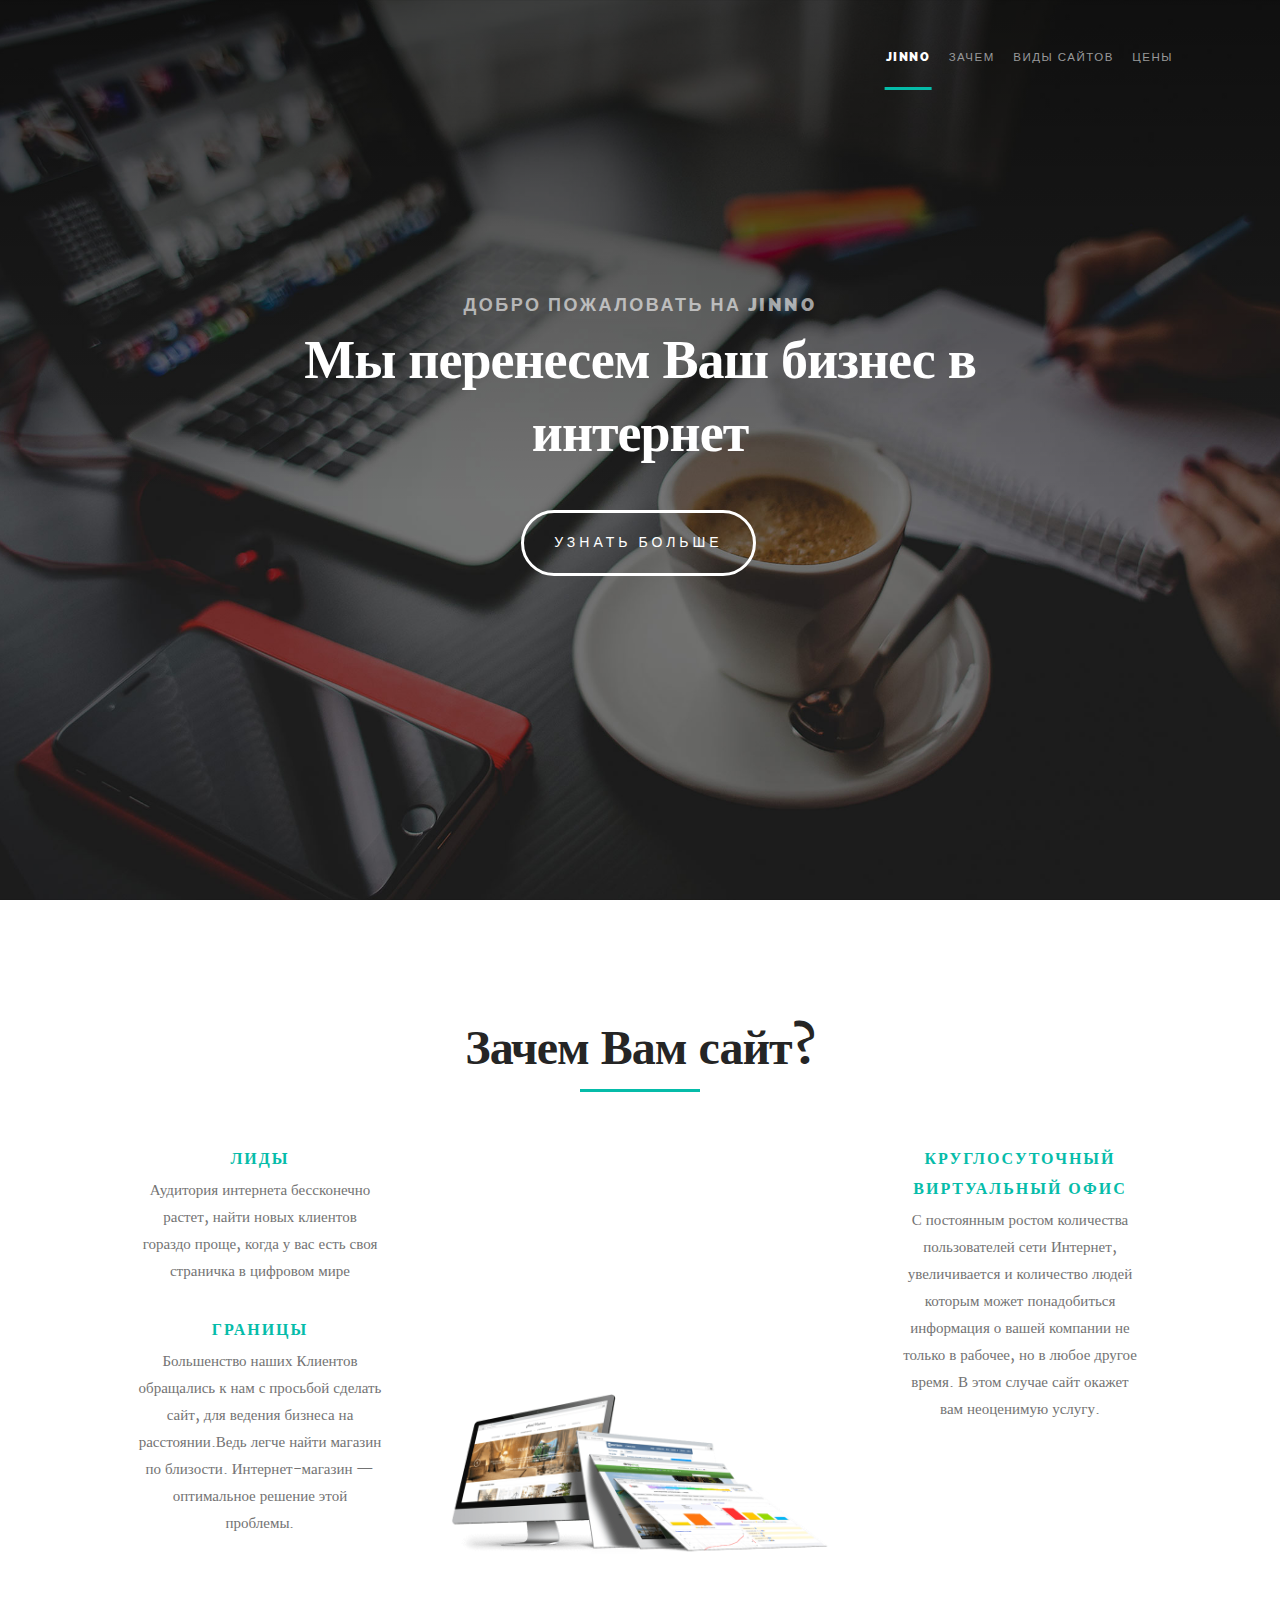
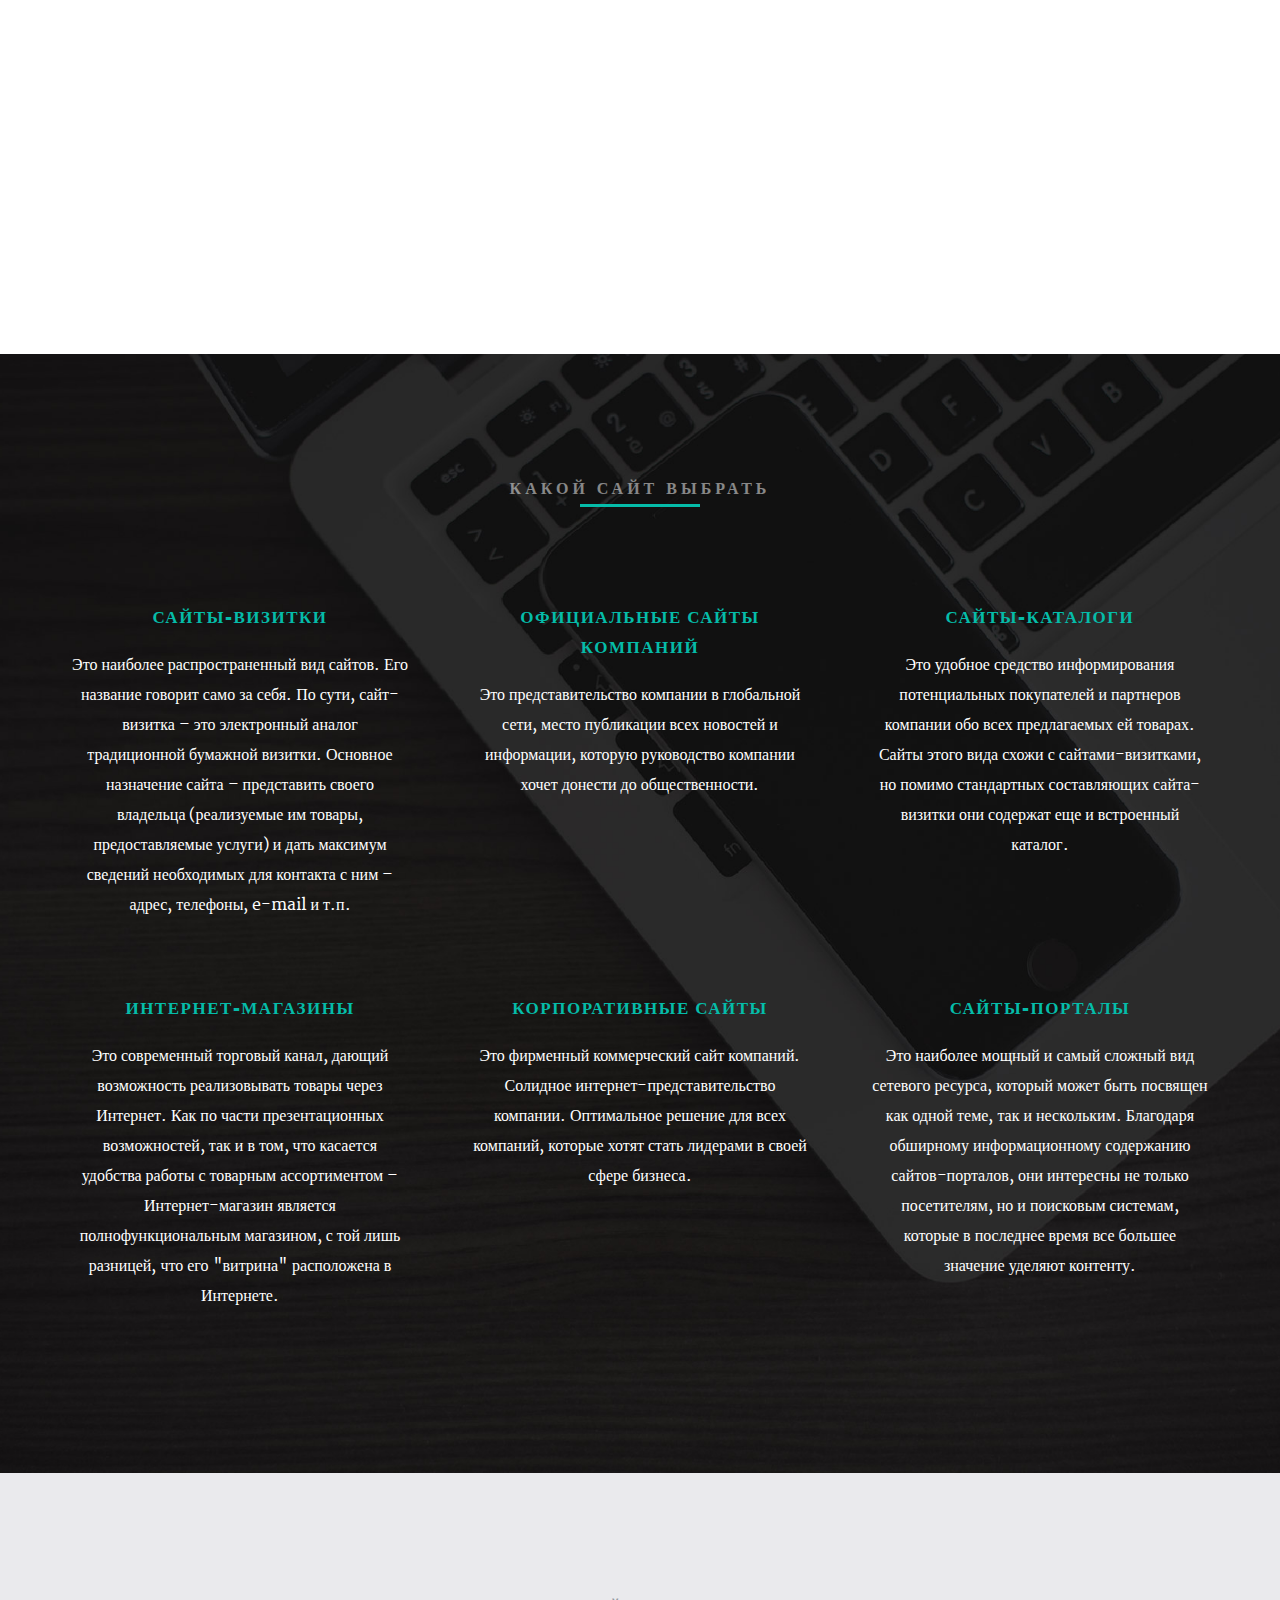
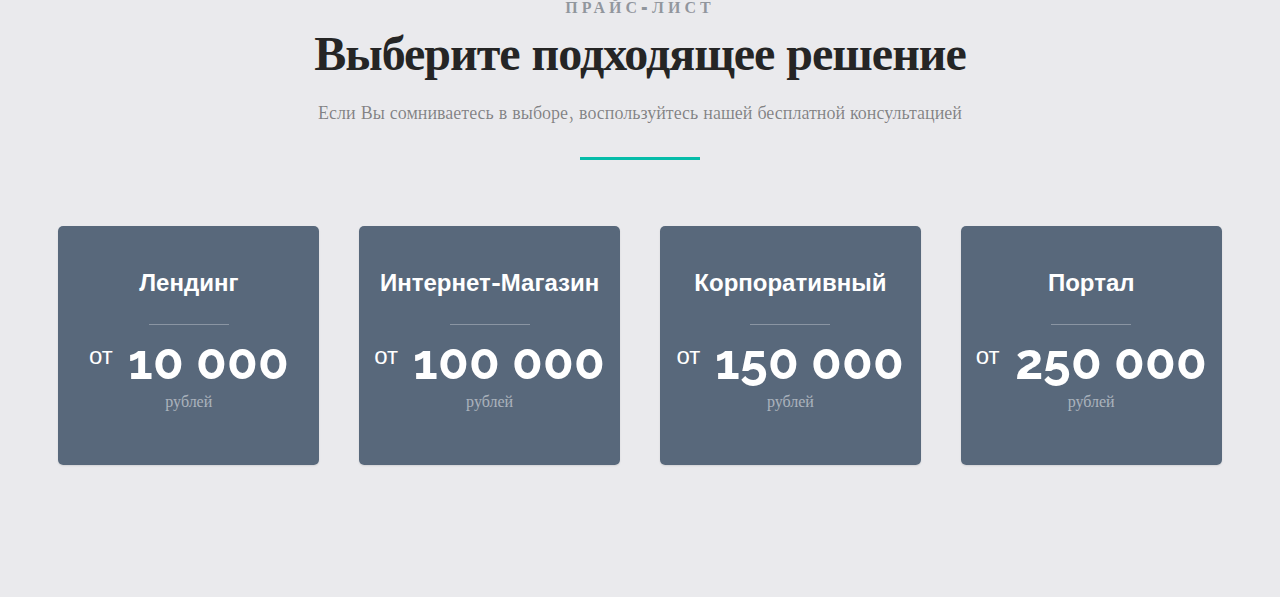
==== commit b7cd0d85: "SDF" ====
--- a/index.html
+++ b/index.html
@@ -1,225 +1,418 @@
-﻿<!DOCTYPE html PUBLIC "-//W3C//DTD XHTML 1.0 Strict//EN" "http://www.w3.org/TR/xhtml1/DTD/xhtml1-strict.dtd">
-<HTML>
+<!DOCTYPE html>
+<!--[if IE 8 ]><html class="no-js oldie ie8" lang="en"> <![endif]-->
+<!--[if IE 9 ]><html class="no-js oldie ie9" lang="en"> <![endif]-->
+<!--[if (gte IE 9)|!(IE)]><!--><html class="no-js" lang="en"> <!--<![endif]-->
 <head>
-<title>
-Простой и удобный сервис</title>
-<link rel="stylesheet" type="text/css" href="style.css"/>
-<link rel="stylesheet" type="text/css" href="css/jquery-ui.css"/>
-<meta http_equiv="Content-Type" content="text/html; charset=utf-8"/>
-<meta name="description" content="Зайти на заблокированный сайт можно легко и просто, добавив в конец адреса строку '.3s3s.ru'. Введите адрес заблокированного сайта в текстовое поле и нажмите на кнопку 'Перейти'"/>
-<meta name="keywords" content="Бесплатный сервис для сайтов, сервис коротких ссылок, редиректов, доменов третьего уровня"/>
-<meta name="google-site-verification" content="OsQRSxgdOfBQ9-6da1uGwP33IRPRJx2SXG-0evqDFiQ"/>
-<meta prop="fb:admins" content="100007835598222"/>
-<script src="jscripts/jquery.min.js">
+
+   <!--- basic page needs
+   ================================================== -->
+   <meta charset="utf-8">
+	<title>Jinno</title>
+	<meta name="description" content="">  
+	<meta name="author" content="">
+
+   <!-- mobile specific metas
+   ================================================== -->
+	<meta name="viewport" content="width=device-width, initial-scale=1, maximum-scale=1">
+
+ 	<!-- CSS
+   ================================================== -->
+   <link rel="stylesheet" href="css/base.css">  
+   <link rel="stylesheet" href="css/main.css">
+   <link rel="stylesheet" href="css/vendor.css">     
+
+   <!-- script
+   ================================================== -->
+	<script src="js/modernizr.js"></script>
+
+   <!-- favicons
+	================================================== -->
+	<link rel="icon" type="image/png" href="favicon.png">
+
+</head>
+
+<body id="top">
+
+	<!-- header 
+   ================================================== -->
+   <header>
+
+   	<div class="row">
+
+   		<div class="logo">
+		
+	     
+		
+			 </div>
+
+	   	<nav id="main-nav-wrap">
+				<ul class="main-navigation">
+				
+					<li class="current"><a class="smoothscroll"  href="#intro" title="">Jinno</a></li>
+					<li><a class="smoothscroll"  href="#process" title="">Зачем</a></li>
+					<li><a class="smoothscroll"  href="#features" title="">Виды сайтов</a></li>
+					<li><a class="smoothscroll"  href="#pricing" title="">Цены</a></li>
+									
+						
+				</ul>
+			</nav>
+
+			<a class="menu-toggle" href="#"><span>Menu</span></a>
+   		
+   	</div>   	
+   	
+   </header> <!-- /header -->
+
+	<!-- intro section
+   ================================================== -->
+   <section id="intro">
+
+   	<div class="shadow-overlay"></div>
+
+   	<div class="intro-content">
+   		<div class="row">
+
+   			<div class="col-twelve">
+
+	   		
+
+	   			<h5>Добро пожаловать на Jinno</h5>
+	   			<h1>Мы перенесем Ваш бизнес в интернет</h1>
+
+	   			<a class="button stroke smoothscroll" href="#process" title="">Узнать больше</a>
+
+	   		</div>  
+   			
+   		</div>   		 		
+   	</div> 
+
+   	<!-- Modal Popup
+	   ========================================================= -->
+
+      <div id="video-popup" class="popup-modal mfp-hide">
+
+		  	     
+
+         <a class="close-popup">Close</a>         
+
+	   </div> <!-- /video-popup -->  	 	
+
+   </section> <!-- /intro -->
+
+
+   <!-- Process Section
+   ================================================== -->
+   <section id="process">  
+
+   	<div class="row section-intro">
+   		<div class="col-twelve with-bottom-line">
+
+   			
+   			<h1>Зачем Вам сайт?</h1>
+
+   			
+
+   		</div>   		
+   	</div>
+
+   	<div class="row process-content">
+
+   		<div class="left-side">
+
+   			
+
+   				<h5>Лиды</h5>
+
+   				<p>Аудитория интернета бессконечно растет, найти новых клиентов гораздо проще, когда у вас есть своя страничка в цифровом мире </p>
+   					
+   		
+
+   			
+
+	   			<h5>Границы</h5>
+
+	   			<p>Большенство наших Клиентов обращались к нам с просьбой сделать сайт, для ведения бизнеса на расстоянии.Ведь легче найти магазин по близости. Интернет-магазин  — оптимальное решение этой проблемы.</p>
+   					
+   			
+   				
+   		</div> <!-- /left-side -->
+   		
+   		<div class="right-side">
+   				
+   			
+
+   				<h5>Круглосуточный виртуальный офис</h5>
+
+   				<p>С постоянным ростом количества пользователей сети Интернет, увеличивается и количество людей которым может понадобиться информация о вашей компании не только в рабочее, но в любое другое время. В этом случае сайт окажет вам неоценимую услугу.</p>
+   					
+   			
+
+   			
+
+   	
+   					
+   			
+
+   		</div> <!-- /right-side -->  
+
+   		<div class="image-part"></div>  			
+
+   	</div> <!-- /process-content --> 
+
+   </section> <!-- /process-->    
+
+
+   <!-- features Section
+   ================================================== -->
+	<section id="features">
+
+		<div class="row section-intro">
+   		<div class="col-twelve with-bottom-line">
+
+   			<h5>Какой сайт выбрать</h5>
+   			
+
+
+
+   		</div>   		
+   	</div>
+
+   	<div class="row features-content">
+
+   		<div class="features-list block-1-3 block-s-1-2 block-tab-full group">
+
+	      	<div class="bgrid feature">	
+
+	      		<span class="icon"></span>            
+
+	            <div class="service-content">	
+
+	            	 <h3 class="h05">Сайты-визитки</h3>
+
+		            <p>Это наиболее распространенный вид сайтов. Его название говорит само за себя. По сути, сайт-визитка – это электронный аналог традиционной бумажной визитки. Основное назначение сайта – представить своего владельца  (реализуемые им товары, предоставляемые услуги) и дать максимум сведений необходимых для контакта с ним – адрес, телефоны, e-mail и т.п.
+
+
+	         		</p>
+	         		
+	         	</div> 	         	 
+
+				</div> <!-- /bgrid -->
+
+				<div class="bgrid feature">	
+
+					<span class="icon"></span>                          
+
+	            <div class="service-content">	
+	            	<h3 class="h05">Официальные сайты компаний</h3>  
+
+		            <p>Это представительство компании в глобальной сети, место публикации всех новостей и информации, которую руководство компании хочет донести до общественности.
+
+	         		</p>
+
+	         		
+	            </div>	                          
+
+			   </div> <!-- /bgrid -->
+
+			   <div class="bgrid feature">
+
+			   	<span class="icon"></i></span>		            
+
+	            <div class="service-content">
+	            	<h3 class="h05">Сайты-каталоги</h3>
+
+		            <p>Это удобное средство информирования потенциальных покупателей и партнеров компании обо всех предлагаемых ей товарах. Сайты этого вида схожи с сайтами-визитками, но помимо стандартных составляющих сайта-визитки они содержат еще и встроенный каталог.
+	        			</p> 
+
+	        			
+	            </div> 	            	               
+
+			   </div> <!-- /bgrid -->
+
+				<div class="bgrid feature">
+
+					<span class="icon"></i></span>	              
+
+	            <div class="service-content">
+	            	<h3 class="h05">Интернет-магазины</h3>
+
+		            <p>Это современный торговый канал, дающий возможность реализовывать товары через Интернет.
+Как по части презентационных возможностей, так и в том, что касается удобства работы с товарным ассортиментом – Интернет-магазин является полнофункциональным магазином, с той лишь разницей, что его "витрина" расположена в Интернете.
+
+	         		</p> 
+
+	         		
+	            </div>                
+
+				</div> <!-- /bgrid -->
+
+			   <div class="bgrid feature">
+
+			   	<span class="icon"></i></span>	            
+
+	            <div class="service-content">	
+	            	<h3 class="h05">Корпоративные сайты</h3>
+
+		            <p>Это фирменный коммерческий сайт компаний. Солидное интернет-представительство компании. Оптимальное решение для всех компаний, которые хотят стать лидерами в своей сфере бизнеса.
+
+	        			</p> 
+
+	        			
+	            </div>	               
+
+			   </div> <!-- /bgrid -->
+
+			   <div class="bgrid feature">
+
+			   	<span class="icon"></i></span>	   	           
+
+	            <div class="service-content">
+	            	 <h3 class="h05">Сайты-порталы</h3>
+
+		            <p>Это наиболее мощный и самый сложный вид сетевого ресурса, который может быть посвящен как одной теме, так и нескольким. Благодаря обширному информационному содержанию сайтов-порталов, они интересны не только посетителям, но и поисковым системам, которые в последнее время все большее значение уделяют контенту.
+
+</p> 
+	        			
+	            </div>	               
+
+			   </div> <!-- /bgrid -->
+
+	      </div> <!-- features-list -->
+   		
+   	</div> <!-- features-content -->
+		
+	</section> <!-- /features -->
+	
+
+	<!-- pricing
+   ================================================== -->
+
+   <section id="pricing">
+
+   	<div class="row section-intro">
+   		<div class="col-twelve with-bottom-line">
+
+   			<h5>Прайс-лист</h5>
+   			<h1>Выберите подходящее решение</h1>
+
+   			<p class="lead">Если Вы сомниваетесь в выборе, воспользуйтесь нашей бесплатной консультацией</p>
+
+   		</div>   		
+   	</div>
+
+   	<div class="row pricing-content">
+
+         <div class="pricing-tables block-1-4 group">
+
+            <div class="bgrid"> 
+
+            	<div class="price-block">
+
+            		<div class="top-part">
+
+	            		<h3 class="plan-title">Лендинг</h3>
+		               <p class="plan-price"><sup>от</sup> 10 000</p>
+		               <p class="price-meta">рублей</p>
+					 
+
+	            	</div>                
+
+	        
+
+            	</div>           	
+                        
+			   </div> <!-- /price-block -->
+			   <!-- /price-block -->
+            
+            <div class="bgrid"> 
+
+            	<div class="price-block">
+
+            		<div class="top-part">
+
+	            		<h3 class="plan-title">Интернет-Магазин</h3>
+		               <p class="plan-price"><sup>от</sup> 100 000</p>
+		               <p class="price-meta">рублей</p>
+			
+
+	            	</div>                
+
+	        
+
+            	</div>           	
+                        
+			   </div> <!-- /price-block -->
+
+           
+            
+            <div class="bgrid"> 
+
+            	<div class="price-block">
+
+            		<div class="top-part">
+
+	            		<h3 class="plan-title">Корпоративный </h3>
+		               <p class="plan-price"><sup>от</sup> 150 000</p>
+		               <p class="price-meta">рублей</p>
+					    
+
+	            	</div>                
+
+	        
+
+            	</div>           	
+                        
+			   </div> <!-- /price-block --> 
+
+			    <div class="bgrid"> 
+
+            	<div class="price-block">
+
+            		<div class="top-part">
+
+	            		<h3 class="plan-title">Портал</h3>
+		               <p class="plan-price"><sup>от</sup> 250 000</p>
+		               <p class="price-meta">рублей</p>
+					   
+
+	            	</div>                
+
+	        
+
+            	</div>           	
+                        
+			   </div> 
+             <!-- /price-block -->           
+
+         </div> <!-- /pricing-tables --> 
+
+      </div> <!-- /pricing-content --> 
+
+   </section> <!-- /pricing --> 
+
+
+   <!-- Testimonials Section
+   ================================================== -->
+   <!-- cta
+   ================================================== -->
+ <!-- /cta -->
+
+
+   
+
+   <!-- Java Script
+   ================================================== --> 
+   <script src="js/jquery-1.11.3.min.js"></script>
+   <script src="js/jquery-migrate-1.2.1.min.js"></script>
+   <script src="js/plugins.js"></script>
+   <script src="js/main.js"></script>
+<script data-skip-moving="true">
+        (function(w,d,u){
+                var s=d.createElement('script');s.async=1;s.src=u+'?'+(Date.now()/60000|0);
+                var h=d.getElementsByTagName('script')[0];h.parentNode.insertBefore(s,h);
+        })(window,document,'https://cdn.bitrix24.ru/b6311529/crm/site_button/loader_2_2d1m61.js');
 </script>
-<script src="jscripts/jquery-ui-1.10.3.min.js">
-</script>
-<script src="jscripts/makeurl.js">
-</script>
-</head>
-<body>
-<script>(function(i,s,o,g,r,a,m){i['GoogleAnalyticsObject']=r;i[r]=i[r]||function(){(i[r].q=i[r].q||[]).push(arguments)},i[r].l=1*new Date();a=s.createElement(o),m=s.getElementsByTagName(o)[0];a.async=1;a.src=g;m.parentNode.insertBefore(a,m)})(window,document,'script','//www.google-analytics.com/analytics.js','ga');ga('create', 'UA-59941076-1', 'auto');ga('send', 'pageview');</script><script type="text/javascript" src="//yandex.st/share/share.js" charset="utf-8">
-</script>
-<DIV class="main_page">
-<DIV class="main_sheet">
-<DIV class="main_header">
-<h1 class="logoh1">
-3S - Stay Safe Surfing</h1>
-<h3 class="logoh3">
-Чувствуйте себя в интернете комфортно!</h3><br>
-</DIV>
-<DIV class="main_content">
-<DIV class="content_header">
-<table style="width:100%; cellspacing='0' cellpadding='0' border='0'">
-<tr>
-<td valign='top' height='2' align='left' colspan='2'>
-</td>
-<td width='100%' valign='middle' height='2' align='right'>
-<span class="lang_flag_image">
-<IMG style="width='16' height='11' border='0'" src="img/flag_ru.jpg">
-</IMG>
-</span>
-<span class="lang_link_text">
-<b>RU</b><span>&nbsp</span></span>
-<A class="lang_flag_image" href="/en/">
-<IMG style="width='16' height='11' border='0'" src="img/flag_eng.jpg">
-</IMG>
-</A>
-<A class="lang_link_text" href="/en/">
-EN<span>&nbsp</span></A>
-</td>
-</tr>
-</table>
-</DIV>
-<DIV class="content_middle">
-<center><b>Станьте независимы: </b><a href='https://codeload.github.com/3s3s/links/zip/gh-pages'>скачайте сайт 3S3S.RU на свой компьютер !</a></center>
-<table style="width:100%; table-layout: fixed; cellspacing='0' cellpadding='0' align='center'">
-<tr>
-<td class="middle_left">
-<DIV class="ui-tabs ui-tabs-vertical">
-<ul class="left_content ui-tabs-nav ui-widget-header ui-corner-all">
-<li class="ui-corner-all ui-tabs-active ui-state-active">
-<span class="left_link">
-Сервис</span>
-<li class="ui-state-default ui-corner-all">
-<A class="left_link" href="/ru/top.ssp">
-Популярные ссылки</A>
-</li>
-<li class="ui-state-default ui-corner-all">
-<A class="left_link" href="/ru/guestbook.ssp">
-Гостевая книга</A>
-</li>
-</li>
-</ul>
-</DIV>
-</td>
-<td class="middle_middle">
-	<DIV class="middle_content" id='accordion'>
-		<h2 class="middle_title">
-		Сайты</h2>
-		<DIV id='main_info'>
-			<h3 class="middle_title2">
-			Переход на сайт</h3>
-			<DIV class="middle_text" style="display:block">
-				<DIV class="middle_text" style="display:block">
-					<DIV class="select_border width_500">
-						<DIV class="ui-widget-content ui-corner-all create_div">
-							<table class=" unblock_form" id='unblock_form'>
-							<tr>
-							<td>
-							<DIV>
-							<b>Введите адрес сайта</b></DIV>
-							</td>
-							</tr>
-							<tr>
-							<td align='center'>
-							<input id='blocked_url' type="text" size="40">
-							</td>
-							</tr>
-							<tr>
-							<td>
-							<DIV>
-							<input id='encrypt_url' type="checkbox" checked>
-							Зашифровать адрес</DIV>
-							</td>
-							</tr>
-							<tr>
-							<td align='center'>
-							<button id='go_unblock_url'>
-							Перейти</button>
-							</td>
-							</tr>
-							<tr>
-							<td>
-							<i>(Сайт откроется в новом окне)</i></td>
-							</tr>
-							</table>
-						</DIV>
-
-					</DIV>
-				</DIV>
-			</DIV>
-		</DIV>
-<h2 class="middle_title">
-Сервис коротких ссылок</h2>
-<DIV id='main_info'>
-<h3 class="middle_title2">
-Короткие ссылки для редиректов и анонимных просмотров</h3>
-<DIV class="middle_text" style="display:block">
-<p>Вы хотите вставить интернет-ссылку на форум или в твиттер, но ссылка очень длинная и вставляется не полностью?Для этого придуманы сервисы коротких ссылок для редиректа. Вставьте вашу длинную ссылку в текстовое поле и получите ее короткий вариант. Срок действия короткой ссылки <b>неограничен.</b></DIV>
-<DIV class="middle_text" style="display:block">
-<DIV class="select_border">
-<DIV class="ui-widget-content ui-corner-all create_div">
-<table class=" create_form" id='create_form'>
-<tr>
-<td>
-<DIV>
-<b>Введите длинную ссылку, чтобы получить короткую</b></DIV>
-</td>
-</tr>
-<tr class=" long_url spaceUnder">
-<td align='center'>
-<input id='long_url' type="text" size="40">
-</td>
-</tr>
-<tr>
-<td align='center'>
-<button id='make_short_url'>
-Получить короткую ссылку</button>
-</td>
-</tr>
-<tr class=" spaceUpper">
-<td>
-<DIV>
-Желаемое имя (опционально):</DIV>
-</td>
-</tr>
-<tr>
-<td style='width:100%'>
-<tt>
-http://<input id='custom_alias' type="text" size="20" maxlength="30">
-<tt>
-_.3s3s.ru</tt>
-</tt>
-</td>
-</tr>
-<tr>
-<td>
-<i>(Должно содержать только цифры и латинские буквы)</i></td>
-</tr>
-</table>
-</DIV>
-</DIV>
-<DIV class="middle_text" id='short_links'>
-</DIV>
-</DIV>
-</DIV>
-
-</td>
-<td class="middle_right">
-<script async src="https://pagead2.googlesyndication.com/pagead/js/adsbygoogle.js"></script><!-- big_right --><ins class="adsbygoogle"style="display:inline-block;width:300px;height:600px"data-ad-client="ca-pub-9472318620093072"data-ad-slot="7606054144"></ins><script>(adsbygoogle = window.adsbygoogle || []).push({});</script></td>
-</tr>
-</table>
-</DIV>
-<DIV class="content_footer">
-</DIV>
-</DIV>
-</DIV>
-<DIV class="main_footer">
-<table style="width:100%; cellspacing='0' cellpadding='0' align='center'">
-<tr>
-<td>
-<!--LiveInternet counter--><script type="text/javascript"><!--
-document.write("<a href='https://www.liveinternet.ru/click' "+
-"target=_blank><img src='//counter.yadro.ru/hit?t22.10;r"+
-escape(document.referrer)+((typeof(screen)=="undefined")?"":
-";s"+screen.width+"*"+screen.height+"*"+(screen.colorDepth?
-screen.colorDepth:screen.pixelDepth))+";u"+escape(document.URL)+
-";"+Math.random()+
-"' alt='' title='LiveInternet: показано число просмотров за 24"+
-" часа, посетителей за 24 часа и за сегодня' "+
-"border='0' width='88' height='31'><\/a>")
-//--></script><!--/LiveInternet-->
-</td>
-<td style="text-align: right">
-<a onclick="myFunction()"><img src="https://sourceforge.net/p/sms-messenger/screenshot/bitcoindonate.png" width="176" height="72" alt="Read book"></a>
-<p id="demo"></p>
-<script>
-function myFunction() 
-{
-var x;
-var person=prompt("To donate, please copy-paste my BitCoin address to your BitCoin software.","1CHeYxfYo6zVmHSm7B1KztA5f7ZKcMsEWA");
-if (person!=null)
-{
-x="Thank you for donation!";
-document.getElementById("demo").innerHTML=x;
-}
-}
-</script>
-</td>
-</tr>
-</table>
-</DIV>
-</DIV>
+
 </body>
-</HTML>
+
+</html>--- a/css/base.css
+++ b/css/base.css
@@ -0,0 +1,664 @@
+/**
+ * =================================================================== 
+ *
+ *  Lhander v1.0 Base Stylesheet
+ *  url: styleshout.com
+ *  01-11-2016
+ *
+ * =================================================================== 
+ */
+
+/** 
+ * ===================================================================
+ * reset - normalize.css v3.0.2 | MIT License | git.io/normalize
+ *
+ * ------------------------------------------------------------------- 
+ */
+
+html {
+	font-family: sans-serif;
+	-ms-text-size-adjust: 100%;
+	-webkit-text-size-adjust: 100%;
+}
+body {
+	margin: 0;
+}
+article,
+aside,
+details,
+figcaption,
+figure,
+footer,
+header,
+hgroup,
+main,
+menu,
+nav,
+section,
+summary {
+	display: block;
+}
+audio, canvas, progress, video {
+	display: inline-block;
+	vertical-align: baseline;
+}
+audio:not([controls]) {
+	display: none;
+	height: 0;
+}
+[hidden], template {
+	display: none;
+}
+a {
+	background: transparent;
+}
+a:active, a:hover {
+	outline: 0;
+}
+abbr[title] {
+	border-bottom: 1px dotted;
+}
+b, strong {
+	font-weight: bold;
+}
+dfn {
+	font-style: italic;
+}
+h1 {
+	font-size: 2em;
+	margin: 0.67em 0;
+}
+mark {
+	background: #ff0;
+	color: #000;
+}
+small {
+	font-size: 80%;
+}
+sub, sup {
+	font-size: 75%;
+	line-height: 0;
+	position: relative;
+	vertical-align: baseline;
+}
+sup {
+	top: -0.5em;
+}
+sub {
+	bottom: -0.25em;
+}
+img {
+	border: 0;
+}
+svg:not(:root) {
+	overflow: hidden;
+}
+figure {
+	margin: 1em 40px;
+}
+hr {
+	-moz-box-sizing: content-box;
+	box-sizing: content-box;
+	height: 0;
+}
+pre {
+	overflow: auto;
+}
+code, kbd, pre, samp {
+	font-family: monospace, monospace;
+	font-size: 1em;
+}
+button, input, optgroup, select, textarea {
+	color: inherit;
+	font: inherit;
+	margin: 0;
+}
+button {
+	overflow: visible;
+}
+button, select {
+	text-transform: none;
+}
+button,
+html input[type="button"],
+input[type="reset"],
+input[type="submit"] {
+	-webkit-appearance: button;
+	cursor: pointer;
+}
+button[disabled], html input[disabled] {
+	cursor: default;
+}
+button::-moz-focus-inner, input::-moz-focus-inner {
+	border: 0;
+	padding: 0;
+}
+input {
+	line-height: normal;
+}
+input[type="checkbox"], input[type="radio"] {
+	box-sizing: border-box;
+	padding: 0;
+}
+input[type="number"]::-webkit-inner-spin-button,
+input[type="number"]::-webkit-outer-spin-button {
+	height: auto;
+}
+input[type="search"] {
+	-webkit-appearance: textfield;
+	-moz-box-sizing: content-box;
+	-webkit-box-sizing: content-box;
+	box-sizing: content-box;
+}
+input[type="search"]::-webkit-search-cancel-button,
+input[type="search"]::-webkit-search-decoration {
+	-webkit-appearance: none;
+}
+fieldset {
+	border: 1px solid #c0c0c0;
+	margin: 0 2px;
+	padding: 0.35em 0.625em 0.75em;
+}
+legend {
+	border: 0;
+	padding: 0;
+}
+textarea {
+	overflow: auto;
+}
+optgroup {
+	font-weight: bold;
+}
+table {
+	border-collapse: collapse;
+	border-spacing: 0;
+}
+td, th {
+	padding: 0;
+}
+
+/** 
+ * ===================================================================
+ * basic/base setup styles 
+ *
+ * ------------------------------------------------------------------- 
+ */
+
+html {
+	font-size: 62.5%;
+	box-sizing: border-box;
+}
+*, *::before, *::after {
+	box-sizing: inherit;
+}
+body {
+	font-weight: normal;
+	line-height: 1;
+	text-rendering: optimizeLegibility;
+	word-wrap: break-word;
+	-webkit-overflow-scrolling: touch;
+	-webkit-text-size-adjust: none;
+}
+body, input, button {
+	-moz-osx-font-smoothing: grayscale;
+	-webkit-font-smoothing: antialiased;
+}
+
+/**
+ * Media
+ * -
+ */
+
+img, video {
+	max-width: 100%;
+	height: auto;
+}
+
+/**
+ * Typography resets
+ * -
+ */
+
+div, dl, dt, dd, ul, ol, li, h1, h2, h3, h4, h5, h6, pre, form, p, blockquote, th, td {
+	margin: 0;
+	padding: 0;
+}
+h1, h2, h3, h4, h5, h6 {
+	-webkit-font-variant-ligatures: common-ligatures;
+	-moz-font-variant-ligatures: common-ligatures;
+	font-variant-ligatures: common-ligatures;
+	text-rendering: optimizeLegibility;
+}
+em, i {
+	font-style: italic;
+	line-height: inherit;
+}
+strong, b {
+	font-weight: bold;
+	line-height: inherit;
+}
+small {
+	font-size: 60%;
+	line-height: inherit;
+}
+ol, ul {
+	list-style: none;
+}
+li {
+	display: block;
+}
+
+/**
+ * links
+ * -
+ */
+
+a {
+	text-decoration: none;
+	line-height: inherit;
+}
+a img {
+	border: none;
+}
+
+/**
+ * inputs
+ * -
+ */
+
+fieldset {
+	margin: 0;
+	padding: 0;
+}
+input[type="email"],
+input[type="number"],
+input[type="search"],
+input[type="text"],
+input[type="tel"],
+input[type="url"],
+input[type="password"],
+textarea {
+	-webkit-appearance: none;
+	-moz-appearance: none;
+	-ms-appearance: none;
+	-o-appearance: none;
+	appearance: none;
+}
+
+/** 
+ * ===================================================================
+ * grid
+ *
+ * ------------------------------------------------------------------- 
+ */
+
+.row {
+	width: 94%;
+	max-width: 1140px;
+	margin: 0 auto;
+}
+.row:before, .row:after {
+	content: "";
+	display: table;
+}
+.row:after {
+	clear: both;
+}
+.row .row {
+	width: auto;
+	max-width: none;
+	margin-left: -20px;
+	margin-right: -20px;
+}
+[class*="col-"], .bgrid {
+	float: left;
+}
+[class*="col-"] + [class*="col-"]:last-child {
+	float: right;
+}
+[class*="col-"] {
+	padding: 0 20px;
+}
+.col-one {
+	width: 8.33333%;
+}
+.col-two, .col-1-6 {
+	width: 16.66667%;
+}
+.col-three, .col-1-4 {
+	width: 25%;
+}
+.col-four, .col-1-3 {
+	width: 33.33333%;
+}
+.col-five {
+	width: 41.66667%;
+}
+.col-six, .col-1-2 {
+	width: 50%;
+}
+.col-seven {
+	width: 58.33333%;
+}
+.col-eight, .col-2-3 {
+	width: 66.66667%;
+}
+.col-nine, .col-3-4 {
+	width: 75%;
+}
+.col-ten, .col-5-6 {
+	width: 83.33333%;
+}
+.col-eleven {
+	width: 91.66667%;
+}
+.col-twelve, .col-full {
+	width: 100%;
+}
+
+/**
+ * small screens
+ * --------------------------------------------------------------- 
+ */
+
+@media screen and (max-width:1024px) {
+	.row .row {
+		margin-left: -18px;
+		margin-right: -18px;
+	}
+	[class*="col-"] {
+		padding: 0 18px;
+	}
+}
+
+/**
+ * tablets
+ * --------------------------------------------------------------- 
+ */
+
+@media screen and (max-width:768px) {
+	.row {
+		width: auto;
+		padding-left: 30px;
+		padding-right: 30px;
+	}
+	.row .row {
+		padding-left: 0;
+		padding-right: 0;
+		margin-left: -15px;
+		margin-right: -15px;
+	}
+	[class*="col-"] {
+		padding: 0 15px;
+	}
+	.tab-1-4 {
+		width: 25%;
+	}
+	.tab-1-3 {
+		width: 33.33333%;
+	}
+	.tab-1-2 {
+		width: 50%;
+	}
+	.tab-2-3 {
+		width: 66.66667%;
+	}
+	.tab-3-4 {
+		width: 75%;
+	}
+	.tab-full {
+		width: 100%;
+	}
+}
+
+/**
+ * large mobile devices
+ * --------------------------------------------------------------- 
+ */
+
+@media screen and (max-width:600px) {
+	.row {
+		padding-left: 25px;
+		padding-right: 25px;
+	}
+	.row .row {
+		margin-left: -10px;
+		margin-right: -10px;
+	}
+	[class*="col-"] {
+		padding: 0 10px;
+	}
+	.mob-1-4 {
+		width: 25%;
+	}
+	.mob-1-2 {
+		width: 50%;
+	}
+	.mob-3-4 {
+		width: 75%;
+	}
+	.mob-full {
+		width: 100%;
+	}
+}
+
+/**
+ * small mobile devices
+ * --------------------------------------------------------------- 
+ */
+
+@media screen and (max-width:400px) {
+	.row {
+		padding-left: 30px;
+		padding-right: 30px;
+	}
+	.row .row {
+		padding-left: 0;
+		padding-right: 0;
+		margin-left: 0;
+		margin-right: 0;
+	}
+	[class*="col-"] {
+		width: 100% !important;
+		float: none !important;
+		clear: both !important;
+		margin-left: 0;
+		margin-right: 0;
+		padding: 0;
+	}
+	[class*="col-"] + [class*="col-"]:last-child {
+		float: none;
+	}
+}
+
+/** 
+ * ===================================================================
+ * block grids 
+ *
+ * ------------------------------------------------------------------- 
+ */
+
+.block-1-6 .bgrid {
+	width: 16.66667%;
+}
+.block-1-4 .bgrid {
+	width: 25%;
+}
+.block-1-3 .bgrid {
+	width: 33.33333%;
+}
+.block-1-2 .bgrid {
+	width: 50%;
+}
+
+/**
+ * Clearing for block grid columns. Allow columns with 
+ * different heights to align properly.
+ */
+
+.block-1-6 .bgrid:nth-child(6n+1),
+.block-1-4 .bgrid:nth-child(4n+1),
+.block-1-3 .bgrid:nth-child(3n+1),
+.block-1-2 .bgrid:nth-child(2n+1) {
+	clear: both;
+}
+
+/**
+ * small screens
+ * --------------------------------------------------------------- 
+ */
+@media screen and (max-width:1024px) {
+	.block-s-1-6 .bgrid {
+		width: 16.66667%;
+	}
+	.block-s-1-4 .bgrid {
+		width: 25%;
+	}
+	.block-s-1-3 .bgrid {
+		width: 33.33333%;
+	}
+	.block-s-1-2 .bgrid {
+		width: 50%;
+	}
+	.block-s-full .bgrid {
+		width: 100%;
+		clear: both;
+	}
+	[class*="block-s-"] .bgrid:nth-child(n) {
+		clear: none;
+	}
+	.block-s-1-6 .bgrid:nth-child(6n+1),
+	.block-s-1-4 .bgrid:nth-child(4n+1),
+	.block-s-1-3 .bgrid:nth-child(3n+1),
+	.block-s-1-2 .bgrid:nth-child(2n+1) {
+		clear: both;
+	}
+}
+
+/**
+ * tablets
+ * --------------------------------------------------------------- 
+ */
+@media screen and (max-width:768px) {
+	.block-tab-1-6 .bgrid {
+		width: 16.66667%;
+	}
+	.block-tab-1-4 .bgrid {
+		width: 25%;
+	}
+	.block-tab-1-3 .bgrid {
+		width: 33.33333%;
+	}
+	.block-tab-1-2 .bgrid {
+		width: 50%;
+	}
+	.block-tab-full .bgrid {
+		width: 100%;
+		clear: both;
+	}
+	[class*="tab-bgrid-"] .bgrid:nth-child(n) {
+		clear: none;
+	}
+	.block-tab-1-6 .bgrid:nth-child(6n+1),
+	.block-tab-1-4 .bgrid:nth-child(4n+1),
+	.block-tab-1-3 .bgrid:nth-child(3n+1),
+	.block-tab-1-2 .bgrid:nth-child(2n+1) {
+		clear: both;
+	}
+}
+
+/**
+ * mobile devices
+ * --------------------------------------------------------------- 
+ */
+@media screen and (max-width:600px) {
+	.block-mob-1-6 .bgrid {
+		width: 16.66667%;
+	}
+	.block-mob-1-4 .bgrid {
+		width: 25%;
+	}
+	.block-mob-1-3 .bgrid {
+		width: 33.33333%;
+	}
+	.block-mob-1-2 .bgrid {
+		width: 50%;
+	}
+	.block-mob-full .bgrid {
+		width: 100%;
+		clear: both;
+	}
+	[class*="mob-bgrid-"] .bgrid:nth-child(n) {
+		clear: none;
+	}
+	.block-mob-1-6 .bgrid:nth-child(6n+1),
+	.block-mob-1-4 .bgrid:nth-child(4n+1),
+	.block-mob-1-3 .bgrid:nth-child(3n+1),
+	.block-mob-1-2 .bgrid:nth-child(2n+1) {
+		clear: both;
+	}
+}
+
+/**
+ * stack on small mobile devices
+ * --------------------------------------------------------------- 
+ */
+
+@media screen and (max-width:400px) {
+	.stack .bgrid {
+		width: 100% !important;
+		float: none !important;
+		clear: both !important;
+		margin-left: 0;
+		margin-right: 0;
+	}
+}
+
+/** 
+ * ===================================================================
+ * MISC 
+ *
+ * ------------------------------------------------------------------- 
+ */
+
+/**
+ * Clearing - (http://nicolasgallagher.com/micro-clearfix-hack/
+ * -
+ */
+
+.group:before, .group:after {
+	content: "";
+	display: table;
+}
+.group:after {
+	clear: both;
+}
+
+/**
+ * Misc Helper Styles 
+ * -
+ */
+ 
+.hide { display: none; }
+.invisible { visibility: hidden; }
+.antialiased {
+	-webkit-font-smoothing: antialiased;
+	-moz-osx-font-smoothing: grayscale;
+}
+.remove-bottom { margin-bottom: 0; }
+.half-bottom { margin-bottom: 1.5rem !important; }
+.add-bottom { margin-bottom: 3rem !important; }
+.no-border { border: none; }
+.full-width { width: 100%; }
+.text-center { text-align: center; }
+.text-left { text-align: left; }
+.text-right { text-align: right; }
+.pull-left { float: left; }
+.pull-right { float: right; }
+.align-center {
+	margin-left: auto;
+	margin-right: auto;
+	text-align: center;
+}
+
+/*# sourceMappingURL=base.css.map */--- a/css/main.css
+++ b/css/main.css
@@ -0,0 +1,2372 @@
+/**
+ * =================================================================== 
+ *
+ *  Lhander v1.0 Main Stylesheet
+ *  url: styleshout.com
+ *  01-11-2016
+ * -------------------------------------------------------------------
+ *
+ *	TOC:
+ *	01. webfonts and iconfonts 
+ *	02. base style overrides
+ * 03. preloader
+ * 04. forms
+ * 05. buttons
+ * 06. common styles
+ * 07. header styles
+ * 08. intro section
+ * 09. process section
+ * 10. features section
+ * 11. pricing section
+ * 12. testimomials section 
+ * 13. faq section 
+ *	14. ad-section 
+ *	15. call-to-action section
+ *	16. footer
+ *
+ * =================================================================== 
+ */
+
+/** 
+ * ===================================================================
+ * webfonts and iconfonts 
+ *
+ * ------------------------------------------------------------------- 
+ */
+
+@import url("fonts.css");
+@import url("ionicons/css/ionicons.min.css");
+@import url("micons/micons.css");
+
+/** 
+ * ===================================================================
+ * base style overrides
+ *
+ * ------------------------------------------------------------------- 
+ */
+
+html {
+	font-size: 10px;
+}
+@media only screen and (max-width:1024px) {
+	html {
+		font-size: 9.375px;
+	}
+}
+@media only screen and (max-width:768px) {
+	html {
+		font-size: 10px;
+	}
+}
+@media only screen and (max-width:400px) {
+	html {
+		font-size: 9.375px;
+	}
+}
+
+html, body {
+	height: 100%;
+}
+body {
+	background: #14181E;
+	font-family: "merriweather-regular", serif;
+	font-size: 1.6rem;
+	line-height: 3rem;
+	color: #737373;
+}
+
+/**
+ * links 
+ * -
+ */
+
+a, a:visited {
+	color: #0087cc;
+	-moz-transition: all 0.3s ease-in-out;
+	-o-transition: all 0.3s ease-in-out;
+	-webkit-transition: all 0.3s ease-in-out;
+	-ms-transition: all 0.3s ease-in-out;
+	transition: all 0.3s ease-in-out;
+}
+a:hover, a:focus {
+	color: #ff7b29;
+}
+
+/**
+ * typography  
+ * -
+ */
+
+h1, h2, h3, h4, h5, h6, .h01, .h02, .h03, .h04, .h05, .h06 {
+	font-family: "raleway-bold", sans-serif;
+	color: #252525;
+	font-style: normal;
+	text-rendering: optimizeLegibility;
+	margin-bottom: 2.1rem;
+}
+h3, .h03, h4, .h04 {
+	margin-bottom: 1.8rem;
+}
+h5, .h05, h6, .h06 {
+	font-family: "raleway-heavy";
+	margin-bottom: 1.2rem;
+}
+
+h1, .h01 {
+	font-size: 3.1rem;
+	line-height: 1.35;
+	letter-spacing: -.1rem;
+}
+@media only screen and (max-width:600px) {
+	h1, .h01 {
+		font-size: 2.6rem;
+		letter-spacing: -.07rem;
+	}
+}
+
+h2, .h02 {
+	font-size: 2.4rem;
+	line-height: 1.25;
+}
+h3, .h03 {
+	font-size: 2rem;
+	line-height: 1.5;
+}
+h4, .h04 {
+	font-size: 1.7rem;
+	line-height: 1.76;
+}
+h5, .h05 {
+	font-size: 1.4rem;
+	line-height: 1.7;
+	text-transform: uppercase;
+	letter-spacing: .15rem;
+}
+h6, .h06 {
+	font-size: 1.3rem;
+	line-height: 1.85;
+	text-transform: uppercase;
+	letter-spacing: .15rem;
+}
+
+p img {
+	margin: 0;
+}
+p.lead {
+	font-family: "merriweather-light", serif;
+	font-size: 1.8rem;
+	line-height: 1.8;
+	color: #737373;
+}
+@media only screen and (max-width:768px) {
+	p.lead {
+		font-size: 1.7rem;
+	}
+}
+
+em, i, strong, b {
+	font-size: 1.6rem;
+	line-height: 3rem;
+	font-style: normal;
+	font-weight: normal;
+}
+em, i {
+	font-family: "merriweather-italic", serif;
+}
+strong, b {
+	font-family: "merriweather-bold", serif;
+}
+small {
+	font-size: 1.1rem;
+	line-height: inherit;
+}
+blockquote {
+	margin: 3rem 0;
+	padding-left: 4rem;
+	position: relative;
+}
+blockquote:before {
+	content: "\201C";
+	font-size: 8rem;
+	line-height: 0px;
+	margin: 0;
+	color: #333;
+	font-family: arial, sans-serif;
+	position: absolute;
+	top: 3rem;
+	left: 0;
+}
+blockquote p {
+	font-family: georgia, serif;
+	font-style: italic;
+	padding: 0;
+	font-size: 1.9rem;
+	line-height: 1.75;
+}
+blockquote cite {
+	display: block;
+	font-size: 1.2rem;
+	font-style: normal;
+	line-height: 1.65;
+}
+blockquote cite:before {
+	content: "\2014 \0020";
+}
+blockquote cite a, blockquote cite a:visited {
+	color: #8d8d8d;
+	border: none;
+}
+abbr {
+	font-family: "merriweather-bold", serif;
+	font-variant: small-caps;
+	text-transform: lowercase;
+	letter-spacing: .05rem;
+	color: #8d8d8d;
+}
+var, kbd, samp, code, pre {
+	font-family: Consolas, "Andale Mono", Courier, "Courier New", monospace;
+}
+pre {
+	padding: 2.4rem 3rem 3rem;
+	background: #F1F1F1;
+}
+code {
+	font-size: 1.4rem;
+	margin: 0 .2rem;
+	padding: .3rem .6rem;
+	white-space: nowrap;
+	background: #F1F1F1;
+	border: 1px solid #E1E1E1;
+	border-radius: 3px;
+}
+pre > code {
+	display: block;
+	white-space: pre;
+	line-height: 2;
+	padding: 0;
+	margin: 0;
+}
+pre.prettyprint > code {
+	border: none;
+}
+del {
+	text-decoration: line-through;
+}
+abbr[title], dfn[title] {
+	border-bottom: 1px dotted;
+	cursor: help;
+}
+mark {
+	background: #FFF49B;
+	color: #000;
+}
+hr {
+	border: solid #cfcfd5;
+	border-width: 1px 0 0;
+	clear: both;
+	margin: 2.4rem 0 1.5rem;
+	height: 0;
+}
+
+/**
+ * Lists  
+ * -
+ */
+
+ol {
+	list-style: decimal;
+}
+ul {
+	list-style: disc;
+}
+li {
+	display: list-item;
+}
+ol, ul {
+	margin-left: 1.7rem;
+}
+ul li {
+	padding-left: .4rem;
+}
+ul ul, ul ol, ol ol, ol ul {
+	margin: .6rem 0 .6rem 1.7rem;
+}
+ul.disc li {
+	display: list-item;
+	list-style: none;
+	padding: 0 0 0 .8rem;
+	position: relative;
+}
+ul.disc li::before {
+	content: "";
+	display: inline-block;
+	width: 8px;
+	height: 8px;
+	border-radius: 50%;
+	background: #05bca9;
+	position: absolute;
+	left: -17px;
+	top: 11px;
+	vertical-align: middle;
+}
+dt {
+	margin: 0;
+	color: #05bca9;
+}
+dd {
+	margin: 0 0 0 2rem;
+}
+
+/**
+ * tables  
+ * -
+ */
+
+table {
+	border-width: 0;
+	width: 100%;
+	max-width: 100%;
+	font-family: "raleway-regular", sans-serif;
+}
+th, td {
+	padding: 1.5rem 3rem;
+	text-align: left;
+	border-bottom: 1px solid #E8E8E8;
+}
+th {
+	color: #252525;
+	font-family: "raleway-bold", sans-serif;
+}
+td {
+	line-height: 1.5;
+}
+th:first-child, td:first-child {
+	padding-left: 0;
+}
+th:last-child, td:last-child {
+	padding-right: 0;
+}
+.table-responsive {
+	overflow-x: auto;
+	-webkit-overflow-scrolling: touch;
+}
+
+/**
+ * Spacing  
+ * -
+ */
+
+button, .button {
+	margin-bottom: 1.2;
+}
+fieldset {
+	margin-bottom: 1.5rem;
+}
+input,
+textarea,
+select,
+pre,
+blockquote,
+figure,
+table,
+p,
+ul,
+ol,
+dl,
+form,
+.fluid-video-wrapper,
+.iw-custom-select {
+	margin-bottom: 3rem;
+}
+
+/**
+ * floated image  
+ * -
+ */
+
+img.pull-right {
+	margin: 1.5rem 0 0 3rem;
+}
+img.pull-left {
+	margin: 1.5rem 3rem 0 0;
+}
+
+/**
+ * block grids paddings 
+ * -
+ */
+
+.bgrid {
+	padding: 0 20px;
+}
+@media only screen and (max-width:1024px) {
+	.bgrid {
+		padding: 0 18px;
+	}
+}
+@media only screen and (max-width:768px) {
+	.bgrid {
+		padding: 0 15px;
+	}
+}
+@media only screen and (max-width:600px) {
+	.bgrid {
+		padding: 0 10px;
+	}
+}
+@media only screen and (max-width:400px) {
+	.bgrid {
+		padding: 0;
+	}
+}
+
+
+/** 
+ * ===================================================================
+ * preloader
+ *
+ * ------------------------------------------------------------------- 
+ */
+
+#preloader {
+	position: fixed;
+	top: 0;
+	left: 0;
+	right: 0;
+	bottom: 0;
+	background: #0F1215;
+	z-index: 9999999;
+	height: 100%;
+	width: 100%;
+}
+.no-js #preloader, .oldie #preloader {
+	display: none;
+}
+#loader {
+	position: absolute;
+	left: 50%;
+	top: 50%;
+	width: 60px;
+	height: 60px;
+	margin-left: -30px;
+	margin-top: -30px;
+	padding: 0;
+	background-color: #05bca9;
+	border-radius: 100%;
+	-webkit-animation: sk-scaleout 1.0s infinite ease-in-out;
+	animation: sk-scaleout 1.0s infinite ease-in-out;
+}
+@-webkit-keyframes sk-scaleout {
+	0% {
+		-webkit-transform: scale(0);
+	}
+	100% {
+		-webkit-transform: scale(1);
+		opacity: 0;
+	}
+}
+@keyframes sk-scaleout {
+	0% {
+		-webkit-transform: scale(0);
+		transform: scale(0);
+	}
+	100% {
+		-webkit-transform: scale(1);
+		transform: scale(1);
+		opacity: 0;
+	}
+}
+
+
+/** 
+ * ===================================================================
+ * forms
+ *
+ * ------------------------------------------------------------------- 
+ */
+
+fieldset {
+	border: none;
+}
+input[type="email"],
+input[type="number"],
+input[type="search"],
+input[type="text"],
+input[type="tel"],
+input[type="url"],
+input[type="password"],
+textarea,
+select {
+	display: block;
+	height: 6rem;
+	padding: 1.5rem 2rem;
+	border: 0;
+	outline: none;
+	vertical-align: middle;
+	color: #737373;
+	font-family: "merriweather-regular", sans-serif;
+	font-size: 1.5rem;
+	line-height: 3rem;
+	border-radius: 3px;
+	background: #FFFFFF;
+	max-width: 100%;
+	border: 1px solid #d5d5d5;
+	-moz-transition: all 0.3s ease-in-out;
+	-o-transition: all 0.3s ease-in-out;
+	-webkit-transition: all 0.3s ease-in-out;
+	-ms-transition: all 0.3s ease-in-out;
+	transition: all 0.3s ease-in-out;
+}
+.ss-custom-select {
+	position: relative;
+	padding: 0;
+	display: inline-block;
+}
+.ss-custom-select select {
+	-webkit-appearance: none;
+	-moz-appearance: none;
+	-ms-appearance: none;
+	-o-appearance: none;
+	appearance: none;
+	text-indent: 0.01px;
+	text-overflow: '';
+	margin: 0;
+	line-height: 3rem;
+	vertical-align: middle;
+	padding-right: 4rem;
+}
+.ss-custom-select select option {
+	padding-left: 2rem;
+	padding-right: 2rem;
+}
+.ss-custom-select select::-ms-expand {
+	display: none;
+}
+.ss-custom-select::after {
+	content: '\f123';
+	font-family: 'Ionicons';
+	position: absolute;
+	top: 50%;
+	right: 18px;
+	margin-top: -10px;
+	bottom: auto;
+	width: 20px;
+	height: 20px;
+	line-height: 20px;
+	font-size: 15px;
+	text-align: center;
+	pointer-events: none;
+	color: #252525;
+}
+textarea {
+	min-height: 25rem;
+}
+input[type="email"]:focus,
+input[type="number"]:focus,
+input[type="search"]:focus,
+input[type="text"]:focus,
+input[type="tel"]:focus,
+input[type="url"]:focus,
+input[type="password"]:focus,
+textarea:focus,
+select:focus {
+	color: #000000;
+	background: #f4fffe;
+	border: 1px solid #d2fef9;
+}
+label, legend {
+	font-family: "merriweather-bold", sans-serif;
+	font-size: 1.4rem;
+	margin-bottom: .6rem;
+	color: #404040;
+	display: block;
+}
+label span, legend span {
+	color: #05bca9;
+}
+input[type="checkbox"], input[type="radio"] {
+	display: inline;
+}
+
+/**
+ * Style Placeholder Text  
+ * -
+ */
+
+::-webkit-input-placeholder {
+	color: #a1a1a1;
+}
+:-moz-placeholder {
+	/* Firefox 18- */
+	color: #a1a1a1;
+}
+::-moz-placeholder {
+	/* Firefox 19+ */
+	color: #a1a1a1;
+}
+:-ms-input-placeholder {
+	color: #a1a1a1;
+}
+.placeholder {
+	color: #a1a1a1 !important;
+}
+
+
+/** 
+ * ===================================================================
+ * buttons
+ *
+ * ------------------------------------------------------------------- 
+ */
+
+.button,
+button,
+input[type="submit"],
+input[type="reset"],
+input[type="button"] {
+	display: inline-block;
+	font-family: "raleway-bold", sans-serif;
+	font-size: 1.6rem;
+	height: 5rem;
+	line-height: 5rem;
+	padding: 0 3rem;
+	margin: 0 .3rem 1rem 0;
+	background: #d8d8d8;
+	color: #252525;
+	text-decoration: none;
+	cursor: pointer;
+	text-align: center;
+	white-space: nowrap;
+	border: none;
+	border-radius: 1000px;
+	-moz-transition: all 0.3s ease-in-out;
+	-o-transition: all 0.3s ease-in-out;
+	-webkit-transition: all 0.3s ease-in-out;
+	-ms-transition: all 0.3s ease-in-out;
+	transition: all 0.3s ease-in-out;
+}
+.button:hover,
+button:hover,
+input[type="submit"]:hover,
+input[type="reset"]:hover,
+input[type="button"]:hover,
+.button:focus,
+button:focus,
+input[type="submit"]:focus,
+input[type="reset"]:focus,
+input[type="button"]:focus {
+	background: #bebebe;
+	color: #FFFFFF;
+	outline: 0;
+}
+
+.button.button-primary,
+button.button-primary,
+input[type="submit"].button-primary,
+input[type="reset"].button-primary,
+input[type="button"].button-primary {
+	background: #05bca9;
+	color: #FFFFFF;
+}
+
+.button.button-primary:hover,
+button.button-primary:hover,
+input[type="submit"].button-primary:hover,
+input[type="reset"].button-primary:hover,
+input[type="button"].button-primary:hover,
+.button.button-primary:focus,
+button.button-primary:focus,
+input[type="submit"].button-primary:focus,
+input[type="reset"].button-primary:focus,
+input[type="button"].button-primary:focus {
+	background: #04998a;
+}
+button.full-width, .button.full-width {
+	width: 100%;
+	margin-right: 0;
+}
+button.medium, .button.medium {
+	height: 5.5rem !important;
+	line-height: 5.5rem !important;
+	padding: 0 1.8rem !important;
+}
+button.large, .button.large {
+	height: 6rem !important;
+	line-height: 6rem !important;
+	padding: 0rem 3rem !important;
+}
+button.round, .button.round {
+	padding-left: 3rem !important;
+	padding-right: 3rem !important;
+	border-radius: 1000px;
+}
+button.stroke, .button.stroke {
+	background: transparent !important;
+	border: 3px solid transparent;
+	line-height: 4.4rem;
+}
+button::-moz-focus-inner, input::-moz-focus-inner {
+	border: 0;
+	padding: 0;
+}
+
+/** 
+ * ===================================================================
+ * common styles 
+ *
+ * ------------------------------------------------------------------- 
+ */
+
+.section-intro {
+	max-width: 700px;
+	text-align: center;
+	margin-left: auto;
+	margin-right: auto;
+	margin-bottom: 5.2rem;
+	position: relative;
+}
+.section-intro h1 {
+	font-family: "merriweather-bold", serif;
+	font-size: 4.8rem;
+	color: #252525;
+	line-height: 1.25;
+	margin-bottom: 1.2rem;
+}
+.section-intro h5 {
+	color: rgba(56, 66, 78, 0.5);
+	font-size: 1.6rem;
+	line-height: 1.875;
+	margin-bottom: 0.3rem;
+	letter-spacing: .4rem;
+}
+.section-intro .lead {
+	color: rgba(0, 0, 0, 0.45);
+}
+.section-intro .with-bottom-line {
+	position: relative;
+	overflow: hidden;
+}
+.section-intro .with-bottom-line::after {
+	display: block;
+	background-color: #05bca9;
+	width: 120px;
+	height: 3px;
+	content: '\0020';
+	position: absolute;
+	left: 50%;
+	bottom: 0;
+	margin-left: -60px;
+}
+@media only screen and (max-width:600px) {
+	section .h01 {
+		font-size: 2.5rem;
+	}
+}
+
+/**
+ * responsive:
+ * common styles
+ * - 
+ */
+
+@media only screen and (max-width:768px) {
+	.section-intro {
+		max-width: 650px;
+	}
+	.section-intro h1 {
+		font-size: 4.2rem;
+	}
+}
+@media only screen and (max-width:600px) {
+	.section-intro h1 {
+		font-size: 3.8rem;
+	}
+	.section-intro h5 {
+		font-size: 1.5rem;
+		letter-spacing: .3rem;
+	}
+}
+@media only screen and (max-width:400px) {
+	.section-intro h1 {
+		font-size: 3.6rem;
+	}
+}
+
+
+/** 
+ * ===================================================================
+ * header styles 
+ *
+ * ------------------------------------------------------------------- 
+ */
+
+header {
+	width: 100%;
+	position: absolute;
+	left: 0;
+	top: 24px;
+	z-index: 600;
+	background: transparent;
+	-moz-transition: all 0.3s ease-in-out;
+	-o-transition: all 0.3s ease-in-out;
+	-webkit-transition: all 0.3s ease-in-out;
+	-ms-transition: all 0.3s ease-in-out;
+	transition: all 0.3s ease-in-out;
+}
+header .row {
+	width: auto;
+	height: 66px;
+	position: relative;
+}
+
+header .logo {
+	margin-top: 2px;
+	z-index: 600;
+	position: absolute;
+	left: 35px;
+	top: 50%;
+	-webkit-transform: translateY(-50%);
+	-ms-transform: translateY(-50%);
+	transform: translateY(-50%);
+}
+header .logo a {
+	display: block;
+	margin: 0;
+	padding: 0;
+	border: none;
+	font: 0/0 a;
+	text-shadow: none;
+	color: transparent;
+	width: 42px;
+	height: 42px;
+	background: url("../images/logo.png") no-repeat center;
+	background-size: 42px 42px;
+	-moz-transition: all 0.5s ease-in-out;
+	-o-transition: all 0.5s ease-in-out;
+	-webkit-transition: all 0.5s ease-in-out;
+	-ms-transition: all 0.5s ease-in-out;
+	transition: all 0.5s ease-in-out;
+}
+.sticky {
+	position: fixed;
+	background: #14171c;
+	top: 0;
+}
+.sticky .logo a {
+	width: 38px;
+	height: 38px;
+	background-size: 38px 38px;
+}
+
+/**
+ * responsive:
+ * header section
+ * - 
+ */
+
+@media only screen and (max-width:768px) {
+	header {
+		top: 0;
+		padding: 6px 0;
+	}
+	header .logo a {
+		width: 38px;
+		height: 38px;
+		background-size: 38px 38px;
+	}
+}
+
+/**
+ * primary navigation
+ * - 
+ */
+
+#main-nav-wrap, .main-navigation {
+	margin: 0;
+	padding: 0;
+}
+
+/* hide toggle button */
+a.menu-toggle {
+	display: none;
+}
+
+/* main-nav-wrap */
+#main-nav-wrap {
+	font-family: "raleway-heavy", sans-serif;
+	font-size: 11.5px;
+	text-transform: uppercase;
+	letter-spacing: 1.5px;
+	position: absolute;
+	top: 0;
+	right: 30px;
+}
+.main-navigation {
+	min-height: 66px;
+	display: inline-block;
+	width: auto;
+	text-align: left;
+}
+.main-navigation li {
+	position: relative;
+	display: inline-block;
+	list-style: none;
+	padding: 0;
+	margin: 0;
+	height: 66px;
+}
+.main-navigation li.current a {
+	color: #FFFFFF;
+}
+.main-navigation li.current a::after {
+	position: absolute;
+	left: 50%;
+	bottom: 0;
+	width: 80%;
+	height: 3px;
+	-webkit-transform: translateX(-50%);
+	-ms-transform: translateX(-50%);
+	transform: translateX(-50%);
+	background-color: #05bca9;
+	content: '\0020';
+	display: block;
+	-moz-transition: all 0.3s ease-in-out;
+	-o-transition: all 0.3s ease-in-out;
+	-webkit-transition: all 0.3s ease-in-out;
+	-ms-transition: all 0.3s ease-in-out;
+	transition: all 0.3s ease-in-out;
+}
+.main-navigation li.highlight a {
+	color: #05bca9;
+}
+.main-navigation li.with-sep a {
+	position: relative;
+	padding-left: 22px;
+	margin-left: 8px;
+}
+.main-navigation li.with-sep a::before {
+	position: absolute;
+	left: 0;
+	top: 50%;
+	width: 1px;
+	height: 20px;
+	margin-top: -10px;
+	background-color: rgba(255, 255, 255, 0.2);
+	content: '\0020';
+	display: block;
+	-moz-transition: all 0.3s ease-in-out;
+	-o-transition: all 0.3s ease-in-out;
+	-webkit-transition: all 0.3s ease-in-out;
+	-ms-transition: all 0.3s ease-in-out;
+	transition: all 0.3s ease-in-out;
+}
+
+/* navigation links */
+.main-navigation li a {
+	display: block;
+	padding: 18px 7px;
+	line-height: 30px;
+	text-decoration: none;
+	text-align: left;
+	color: #98999a;
+	position: relative;
+	-moz-transition: color 0.3s ease-in-out;
+	-o-transition: color 0.3s ease-in-out;
+	-webkit-transition: color 0.3s ease-in-out;
+	-ms-transition: color 0.3s ease-in-out;
+	transition: color 0.3s ease-in-out;
+}
+.main-navigation li a:active {
+	background-color: transparent !important;
+}
+.main-navigation li a:hover {
+	color: #FFFFFF;
+}
+
+/**
+ * mobile view - primary navigation
+ * - 
+ */
+
+@media only screen and (max-width:768px) {
+	#main-nav-wrap {
+		display: block;
+		width: 100%;
+		position: absolute;
+		top: 69px;
+		right: 0;
+	}
+	a.menu-toggle {
+		display: block;
+		width: 40px;
+		height: 40px;
+		position: absolute;
+		top: 50%;
+		right: 30px;
+		margin-top: -20px;
+	}
+	a.menu-toggle span {
+		display: block;
+		width: 24px;
+		height: 3px;
+		margin-top: -1.5px;
+		position: absolute;
+		right: 8px;
+		top: 50%;
+		bottom: auto;
+		left: auto;
+		background-color: white;
+		-moz-transition: background 0.2s ease-in-out;
+		-o-transition: background 0.2s ease-in-out;
+		-webkit-transition: background 0.2s ease-in-out;
+		-ms-transition: background 0.2s ease-in-out;
+		transition: background 0.2s ease-in-out;
+		font: 0/0 a;
+		text-shadow: none;
+		color: transparent;
+	}
+	a.menu-toggle span::before, a.menu-toggle span::after {
+		content: '';
+		width: 100%;
+		height: 100%;
+		position: absolute;
+		background-color: inherit;
+		left: 0;
+		-moz-transition-duration: 0.2s, 0.2s;
+		-o-transition-duration: 0.2s, 0.2s;
+		-webkit-transition-duration: 0.2s, 0.2s;
+		-ms-transition-duration: 0.2s, 0.2s;
+		transition-duration: 0.2s, 0.2s;
+		-moz-transition-delay: 0.2s, 0s;
+		-o-transition-delay: 0.2s, 0s;
+		-webkit-transition-delay: 0.2s, 0s;
+		-ms-transition-delay: 0.2s, 0s;
+		transition-delay: 0.2s, 0s;
+	}
+	a.menu-toggle span::before {
+		top: -8px;
+		-moz-transition-property: top, transform;
+		-o-transition-property: top, transform;
+		-webkit-transition-property: top, transform;
+		-ms-transition-property: top, transform;
+		transition-property: top, transform;
+	}
+	a.menu-toggle span::after {
+		bottom: -8px;
+		-moz-transition-property: bottom, transform;
+		-o-transition-property: bottom, transform;
+		-webkit-transition-property: bottom, transform;
+		-ms-transition-property: bottom, transform;
+		transition-property: bottom, transform;
+	}
+	.menu-toggle.is-clicked span {
+		background-color: rgba(255, 255, 255, 0);
+	}
+	.menu-toggle.is-clicked span::before, .menu-toggle.is-clicked span::after {
+		background-color: white;
+		-moz-transition-delay: 0s, 0.2s;
+		-o-transition-delay: 0s, 0.2s;
+		-webkit-transition-delay: 0s, 0.2s;
+		-ms-transition-delay: 0s, 0.2s;
+		transition-delay: 0s, 0.2s;
+	}
+	.menu-toggle.is-clicked span::before {
+		top: 0;
+		-webkit-transform: rotate(45deg);
+		-ms-transform: rotate(45deg);
+		transform: rotate(45deg);
+	}
+	.menu-toggle.is-clicked span::after {
+		bottom: 0;
+		-webkit-transform: rotate(-45deg);
+		-ms-transform: rotate(-45deg);
+		transform: rotate(-45deg);
+	}
+	.main-navigation {
+		background: #14171c;
+		padding: 48px 42px 54px 42px;
+		margin: 0;
+		width: 100%;
+		height: auto;
+		clear: both;
+		display: none;
+	}
+	.main-navigation > li {
+		display: block;
+		height: auto;
+		text-align: left;
+		border-bottom: 1px dotted rgba(200, 200, 200, 0.08);
+		padding: 0;
+	}
+	.main-navigation > li:first-child {
+		border-top: 1px dotted rgba(200, 200, 200, 0.08);
+	}
+	.main-navigation li a {
+		display: block;
+		color: #e6e6e6;
+		width: auto;
+		padding: 18px 0;
+		line-height: 16px;
+		border: none;
+	}
+	.main-navigation li a:hover {
+		color: #ff7b29;
+	}
+	.main-navigation li.with-sep a {
+		padding-left: 0;
+		margin-left: 0;
+	}
+	.main-navigation li.with-sep a::before {
+		display: none;
+	}
+	.main-navigation li.current > a {
+		background: none;
+		color: #ff7b29;
+	}
+	.main-navigation li.current > a:after {
+		display: none;
+	}
+}
+
+/**
+ * make sure the menu is visible on larger screens
+ * -
+ */
+
+@media only screen and (min-width:769px) {
+	#main-nav-wrap ul.main-navigation {
+		display: block !important;
+	}
+}
+
+
+/** 
+ * ===================================================================
+ * intro section
+ *
+ * ------------------------------------------------------------------- 
+ */
+
+#intro {
+	background: #14181E url(../images/intro-bg.jpg) no-repeat center;
+	-webkit-background-size: cover;
+	-moz-background-size: cover;
+	background-size: cover;
+	width: 100%;
+	height: 100%;
+	min-height: 720px;
+	display: table;
+	position: relative;
+}
+.shadow-overlay {
+	position: absolute;
+	top: 0;
+	left: 0;
+	width: 100%;
+	height: 100%;
+	background: -moz-linear-gradient(top, rgba(0, 0, 0, 0.45) 0%, rgba(0, 0, 0, 0.25) 25%, transparent 56%);  /* FF3.6-15 */
+	background: -webkit-linear-gradient(top, rgba(0, 0, 0, 0.45) 0%, rgba(0, 0, 0, 0.25) 25%, transparent 56%);  /* Chrome10-25,Safari5.1-6 */
+	background: linear-gradient(to bottom, rgba(0, 0, 0, 0.45) 0%, rgba(0, 0, 0, 0.25) 25%, transparent 56%);  /* W3C, IE10+, FF16+, Chrome26+, Opera12+, Safari7+ */
+	filter: progid:DXImageTransform.Microsoft.gradient(startColorstr='#73000000', endColorstr='#00000000', GradientType=0);  /* IE6-9 */
+}
+.intro-content {
+	display: table-cell;
+	vertical-align: middle;
+	text-align: center;
+	-webkit-transform: translateY(-1.2rem);
+	-ms-transform: translateY(-1.2rem);
+	transform: translateY(-1.2rem);
+}
+.intro-content h1 {
+	color: #FFFFFF;
+	font-family: "merriweather-bold", serif;
+	font-size: 5.4rem;
+	line-height: 1.334;
+	max-width: 800px;
+	margin-left: auto;
+	margin-right: auto;
+}
+.intro-content h5 {
+	color: rgba(255, 255, 255, 0.6);
+	font-family: "raleway-heavy", sans-serif;
+	font-size: 1.8rem;
+	line-height: 1.667;
+	margin-bottom: 0.6rem;
+	text-transform: uppercase;
+	letter-spacing: .25rem;
+}
+.intro-content .video-link a {
+	display: inline-block;
+	width: 90px;
+	height: 90px;
+	margin-bottom: 4.2rem;
+	outline: none;
+}
+.intro-content .button {
+	border-color: #FFFFFF;
+	color: #FFFFFF;
+	height: 6.6rem;
+	line-height: 6rem;
+	padding: 0 3rem !important;
+	margin-top: 1.8rem;
+	font-family: "raleway-heavy", sans-serif;
+	font-size: 1.4rem;
+	text-transform: uppercase;
+	letter-spacing: .4rem;
+}
+.intro-content .button:hover, .intro-content .button:focus {
+	color: #05bca9;
+	border-color: #05bca9;
+}
+
+/**
+ * responsive:
+ * intro
+ * -
+ */
+
+@media only screen and (max-width:1024px) {
+	.intro-content {
+		-webkit-transform: translateY(0);
+		-ms-transform: translateY(0);
+		transform: translateY(0);
+	}
+	.intro-content h1 {
+		font-size: 4.8rem;
+		max-width: 700px;
+	}
+	.intro-content h5 {
+		font-size: 1.6rem;
+	}
+	.intro-content .video-link a {
+		width: 72px;
+		height: 72px;
+		margin-bottom: 3rem;
+	}
+}
+@media only screen and (max-width:768px) {
+	#intro {
+		min-height: 660px;
+	}
+	.intro-content h1 {
+		font-size: 4.2rem;
+		max-width: 550px;
+	}
+	.intro-content h5 {
+		font-size: 1.5rem;
+		letter-spacing: .15rem;
+	}
+}
+@media only screen and (max-width:600px) {
+	#intro {
+		min-height: 600px;
+	}
+	.intro-content h1 {
+		font-size: 3.8rem;
+		margin-bottom: .9rem;
+	}
+	.intro-content h5 {
+		font-size: 1.4rem;
+		letter-spacing: .15rem;
+	}
+	.intro-content .video-link a {
+		width: 66px;
+		height: 66px;
+		margin-bottom: 1.5rem;
+	}
+}
+@media only screen and (max-width:400px) {
+	#intro {
+		min-height: 550px;
+	}
+	.intro-content h1 {
+		font-size: 3.4rem;
+	}
+	.intro-content h5 {
+		font-size: 1.4rem;
+		letter-spacing: .15rem;
+	}
+	.intro-content .video-link a {
+		width: 60px;
+		height: 60px;
+	}
+}
+
+/**
+ * video popup modal
+ * - 
+ */
+
+.popup-modal {
+	max-width: 800px;
+	background: #FFFFFF;
+	position: relative;
+	margin: 0 auto;  /* close */
+}
+.popup-modal .close-popup {
+	position: absolute;
+	right: 0;
+	top: -42px;
+	cursor: pointer;
+	display: block;
+	width: 30px;
+	height: 30px;
+	color: rgba(255, 255, 255, 0.5);
+	text-align: center;
+	font: 0/0 a;
+	text-shadow: none;
+	color: transparent;
+}
+.popup-modal .close-popup::before {
+	display: block;
+	width: 30px;
+	height: 30px;
+	line-height: 30px;
+	font-family: "Ionicons";
+	content: "\f2d7";
+	font-size: 21px;
+	color: rgba(255, 255, 255, 0.5);
+}
+
+/**
+ * responsive:
+ * video popup modal
+ * - 
+ */
+
+@media only screen and (max-width:900px) {
+	.popup-modal {
+		max-width: 700px;
+	}
+}
+@media only screen and (max-width:768px) {
+	.popup-modal {
+		width: auto;
+		margin: 0 20px;
+	}
+}
+
+/**
+ * transition effect for modal popup
+ * - 
+ */
+
+/* overlay at start */
+.mfp-fade.mfp-bg {
+	opacity: 0;
+	-moz-transition: all 0.3s ease-in-out;
+	-o-transition: all 0.3s ease-in-out;
+	-webkit-transition: all 0.3s ease-in-out;
+	-ms-transition: all 0.3s ease-in-out;
+	transition: all 0.3s ease-in-out;
+}
+
+/* overlay animate in */
+.mfp-fade.mfp-bg.mfp-ready {
+	opacity: 0.8;
+}
+
+/* overlay animate out */
+.mfp-fade.mfp-bg.mfp-removing {
+	opacity: 0;
+}
+
+/* content at start */
+.mfp-fade.mfp-wrap .mfp-content {
+	opacity: 0;
+	-webkit-transform: translateY(-100%);
+	-ms-transform: translateY(-100%);
+	transform: translateY(-100%);
+	-moz-transition: all 0.3s ease-in-out;
+	-o-transition: all 0.3s ease-in-out;
+	-webkit-transition: all 0.3s ease-in-out;
+	-ms-transition: all 0.3s ease-in-out;
+	transition: all 0.3s ease-in-out;
+}
+
+/* content animate in */
+.mfp-fade.mfp-wrap.mfp-ready .mfp-content {
+	opacity: 1;
+	-webkit-transform: translateY(0);
+	-ms-transform: translateY(0);
+	transform: translateY(0);
+}
+
+/* content animate out */
+.mfp-fade.mfp-wrap.mfp-removing .mfp-content {
+	opacity: 0;
+	-webkit-transform: translateY(-100%);
+	-ms-transform: translateY(-100%);
+	transform: translateY(-100%);
+}
+
+
+/** 
+ * ===================================================================
+ * process section
+ *
+ * ------------------------------------------------------------------- 
+ */
+
+#process {
+	background: #FFFFFF;
+	padding-top: 12rem;
+	padding-bottom: 15rem;
+	overflow: hidden;
+}
+.process-content {
+	position: relative;
+	text-align: center;
+}
+.process-content .right-side,
+.process-content .left-side,
+.process-content .image-part {
+	width: 33.33333%;
+	font-size: 15px;
+	line-height: 27px;
+}
+.process-content .right-side, .process-content .left-side {
+	padding: 0 6% 24px;
+	position: absolute;
+	top: 0;
+}
+.process-content .right-side {
+	right: 0;
+}
+.process-content .left-side {
+	left: 0;
+}
+.process-content .image-part {
+	margin: 0 auto;
+	height: 660px;
+	background-image: url("../images/appdesign.jpg");
+	background-repeat: no-repeat;
+	background-position: center;
+	-webkit-background-size: contain;
+	-moz-background-size: contain;
+	background-size: contain;
+}
+.process-content .item[data-item]::before {
+	background: #38424e;
+	color: #FFFFFF;
+	border-radius: 100%;
+	font-family: "montserrat-bold", sans-serif;
+	content: attr(data-item);
+	display: inline-block;
+	font-size: 18px;
+	height: 42px;
+	width: 42px;
+	line-height: 42px;
+	text-align: center;
+	vertical-align: middle;
+	margin-bottom: 1.5rem;
+}
+.process-content h5 {
+	color: #05bca9;
+	font-size: 1.6rem;
+	line-height: 1.875;
+	letter-spacing: .2rem;
+	margin-bottom: .3rem;
+}
+
+/**
+ * responsive:
+ * process
+ * -
+ */
+
+@media only screen and (max-width:1024px) {
+	.process-content .right-side, .process-content .left-side {
+		padding: 0 3% 24px;
+		width: 35%;
+	}
+	.process-content .image-part {
+		height: 600px;
+		width: 30%;
+	}
+}
+@media only screen and (max-width:768px) {
+	#process {
+		padding-bottom: 27rem;
+	}
+	.process-content .right-side, .process-content .left-side {
+		position: static;
+		width: 100%;
+		max-width: 480px;
+		font-size: 1.6rem;
+		line-height: 3rem;
+		margin-left: auto;
+		margin-right: auto;
+		padding-bottom: 0;
+	}
+	.process-content .image-part {
+		width: 300px;
+		position: absolute;
+		bottom: -630px;
+		left: 50%;
+		margin-left: -150px;
+	}
+}
+@media only screen and (max-width:400px) {
+	#process {
+		padding-bottom: 21rem;
+	}
+	.process-content .image-part {
+		width: 230px;
+		bottom: -540px;
+		margin-left: -115px;
+	}
+}
+
+
+/** 
+ * ===================================================================
+ * features section
+ *
+ * ------------------------------------------------------------------- 
+ */
+
+#features {
+	background: #090909 url(../images/features-bg.jpg) no-repeat center;
+	-webkit-background-size: cover;
+	-moz-background-size: cover;
+	background-size: cover;
+	padding-top: 12rem;
+	padding-bottom: 12rem;
+	color: white;
+}
+#features .section-intro h1 {
+	color: white;
+}
+#features .section-intro h5 {
+	color: rgba(255, 255, 255, 0.5);
+}
+#features .section-intro p {
+	color: rgba(255, 255, 255, 0.7);
+}
+.features-content {
+	max-width: 1200px;
+}
+.features-list {
+	margin-top: 1.2rem;
+	text-align: center;
+}
+.features-list .feature {
+	margin-bottom: 1.2rem;
+	padding: 0 32px;
+}
+.features-list .icon {
+	display: inline-block;
+	margin-bottom: 2.1rem;
+}
+.features-list .icon i {
+	font-size: 4.8rem;
+}
+.features-list .h05 {
+	font-size: 1.7rem;
+	line-height: 1.765;
+	color: #05bca9;
+	margin-bottom: 1.8rem;
+}
+
+/**
+ * responsive:
+ * features
+ * -
+ */
+
+@media only screen and (max-width:768px) {
+	.features-content {
+		max-width: 600px;
+	}
+	.features-list .feature {
+		padding: 0 15px;
+	}
+}
+@media only screen and (max-width:600px) {
+	.features-list .feature {
+		padding: 0 10px;
+	}
+}
+@media only screen and (max-width:400px) {
+	.features-list .feature {
+		padding: 0;
+	}
+}
+
+
+/** 
+ * ===================================================================
+ * pricing section
+ *
+ * ------------------------------------------------------------------- 
+ */
+
+#pricing {
+	background: #EAEAED;
+	padding-top: 12rem;
+	padding-bottom: 9.6rem;
+}
+.pricing-content {
+	margin-top: 6.6rem;
+	max-width: 1280px;
+}
+.pricing-content .bgrid {
+	margin-bottom: 3.6rem;
+}
+.pricing-content .price-block {
+	background-color: #FFFFFF;
+	border-radius: 5px;
+	overflow: hidden;
+	text-align: center;
+	box-shadow: 0 1px 2px rgba(0, 0, 0, 0.1);
+}
+.pricing-content .price-block .top-part,
+.pricing-content .price-block .bottom-part {
+	padding: 3.9rem 1.5rem;
+}
+.pricing-content .price-block .top-part {
+	background: #58687b;
+	color: #FFFFFF;
+	padding-bottom: 2.4rem;
+	position: relative;
+}
+.pricing-content .price-block .bottom-part {
+	padding-top: 2.4rem;
+	padding-left: 3rem;
+	padding-right: 3rem;
+}
+.pricing-content .price-block .plan-title {
+	color: #FFFFFF;
+	padding-bottom: 2.4rem;
+	margin-bottom: 1.2rem;
+	font-size: 2.4rem;
+	position: relative;
+}
+.pricing-content .price-block .plan-title::after {
+	display: block;
+	background-color: rgba(255, 255, 255, 0.3);
+	width: 80px;
+	height: 1px;
+	content: '\0020';
+	position: absolute;
+	left: 50%;
+	bottom: 0;
+	margin-left: -40px;
+}
+.pricing-content .price-block .plan-price {
+	font-family: "raleway-bold", sans-serif;
+	font-size: 5rem;
+	line-height: 1;
+	margin-bottom: .6rem;
+}
+.pricing-content .price-block .plan-price sup {
+	font-size: 2.4rem;
+	top: -1.5rem;
+	margin-right: 3px;
+}
+.pricing-content .price-block .price-month {
+	margin-bottom: 1.2rem;
+	font-family: "raleway-bold", sans-serif;
+	font-size: 1.6rem;
+}
+.pricing-content .price-block .price-meta {
+	color: rgba(255, 255, 255, 0.5);
+	line-height: 1.8rem;
+}
+.pricing-content .price-block .button {
+	color: #353F49;
+	padding: 0 5rem;
+	margin-left: auto;
+	margin-right: auto;
+}
+.pricing-content .price-block .button:hover,
+.pricing-content .price-block .button:focus {
+	background: #58687b;
+	color: #FFFFFF;
+}
+.pricing-content .price-block .features {
+	list-style: none;
+	font-family: "raleway-bold", sans-serif;
+	font-size: 1.5rem;
+	color: rgba(0, 0, 0, 0.4);
+	margin: .6rem 0 1.8rem 0;
+}
+.pricing-content .price-block .features li {
+	padding: .6rem 0;
+	border-bottom: 1px solid #EAEAED;
+}
+.pricing-content .price-block .features li strong {
+	color: #353F49;
+	font-family: "raleway-bold", serif;
+	margin-right: 5px;
+}
+.pricing-content .price-block .features li:last-child {
+	border: none;
+}
+.pricing-content .primary .top-part {
+	background: #05bca9;
+}
+.pricing-content .primary .top-part::before {
+	content: attr(data-info);
+	display: block;
+	min-height: 48px;
+	line-height: 48px;
+	width: 75%;
+	text-align: center;
+	color: #FFFFFF;
+	background: #38424e;
+	font-family: "raleway-heavy", sans-serif;
+	font-size: 1.2rem;
+	text-transform: uppercase;
+	letter-spacing: .15rem;
+	position: absolute;
+	bottom: -18px;
+	left: 50%;
+	-webkit-transform: translateX(-50%);
+	-ms-transform: translateX(-50%);
+	transform: translateX(-50%);
+	z-index: 500;
+	border-radius: 5px;
+}
+
+/**
+ * responsive:
+ * pricing
+ * -
+ */
+
+@media only screen and (max-width:1140px) {
+	.pricing-content {
+		max-width: 800px;
+	}
+	.pricing-content .bgrid {
+		width: 50%;
+		clear: none;
+	}
+	.pricing-content .bgrid:nth-child(2n+1) {
+		clear: both;
+	}
+}
+@media only screen and (max-width:600px) {
+	.pricing-content {
+		max-width: 420px;
+	}
+	.pricing-content .bgrid {
+		width: 100% !important;
+		float: none !important;
+		clear: both !important;
+		margin-left: 0;
+		margin-right: 0;
+	}
+}
+
+
+/** 
+ * ===================================================================
+ * testimonials section
+ *
+ * ------------------------------------------------------------------- 
+ */
+
+#testimonials {
+	background: #FFFFFF;
+	padding-top: 10.2rem;
+	padding-bottom: 12rem;
+	position: relative;
+	min-height: 20.4rem;
+	width: 100%;
+	overflow: hidden;
+	text-align: center;
+}
+#testimonials .h01 {
+	padding-bottom: 2.1rem;
+	margin-bottom: 3.6rem;
+	position: relative;
+	color: #252525;
+}
+#testimonials .h01::after {
+	display: block;
+	background-color: #05bca9;
+	width: 120px;
+	height: 3px;
+	content: '\0020';
+	position: absolute;
+	left: 50%;
+	bottom: 0;
+	margin-left: -60px;
+}
+#testimonials .flex-container {
+	width: 80%;
+	max-width: 800px;
+	margin: 0 auto;
+}
+#testimonial-slider {
+	margin: 0 0 3rem 0;
+	position: relative;
+}
+#testimonial-slider p {
+	font-family: "raleway-medium", sans-serif;
+	font-size: 2.5rem;
+	line-height: 1.8;
+	color: #8d8d8d;
+}
+#testimonial-slider p::before, #testimonial-slider p::after {
+	display: inline;
+	font-family: Arial, sans-serif;
+	color: #c7c7c7;
+	font-size: 6rem;
+	line-height: 0;
+	vertical-align: bottom;
+	position: relative;
+	top: -1.2rem;
+}
+#testimonial-slider p::before {
+	margin-right: .5rem;
+	content: '\201C';
+}
+#testimonial-slider p::after {
+	margin-left: .5rem;
+	content: '\201D';
+}
+#testimonial-slider .testimonial-author img {
+	width: 8.2rem;
+	height: 8.2rem;
+	margin: 0 auto 1.2rem auto;
+	display: block;
+	border-radius: 50%;
+	vertical-align: middle;
+	border: 9px solid #EAEAED;
+}
+#testimonial-slider .testimonial-author .author-info {
+	display: inline-block;
+	vertical-align: middle;
+	text-align: center;
+	font-family: "raleway-heavy", sans-serif;
+	font-size: 1.5rem;
+	letter-spacing: 2px;
+	text-transform: uppercase;
+	margin-bottom: 3rem;
+	color: #252525;
+}
+#testimonial-slider .testimonial-author .author-info span {
+	display: block;
+	font-family: "raleway-semibold", sans-serif;
+	font-size: 1.4rem;
+	line-height: 2.1rem;
+	letter-spacing: 0;
+	text-transform: none;
+	color: rgba(0, 0, 0, 0.4);
+}
+
+/* control nav */
+#testimonials .flex-control-nav {
+	width: 100%;
+	text-align: center;
+	display: block;
+	position: absolute;
+	bottom: -42px;
+}
+#testimonials .flex-control-nav li {
+	margin: 0 6px;
+	display: inline-block;
+	zoom: 1;
+}
+#testimonials .flex-control-paging li a {
+	width: 15px;
+	height: 15px;
+	display: block;
+	border: 4px solid #8d8d8d;
+	cursor: pointer;
+	border-radius: 50%;
+	font: 0/0 a;
+	text-shadow: none;
+	color: transparent;
+}
+#testimonials .flex-control-paging li a:hover {
+	border: 4px solid #05bca9;
+}
+#testimonials .flex-control-paging li a.flex-active {
+	background: #05bca9;
+	border-color: #05bca9;
+	cursor: default;
+}
+
+/* direction nav */
+#testimonials .flex-direction-nav li {
+	padding: 0;
+	z-index: 500;
+	position: absolute;
+	bottom: 0;
+	margin-bottom: -57px;
+}
+#testimonials .flex-direction-nav li a {
+	display: block;
+	opacity: .8;
+	font: 0/0 a;
+	text-shadow: none;
+	color: transparent;
+}
+#testimonials .flex-direction-nav li a.flex-prev::before,
+#testimonials .flex-direction-nav li a.flex-next::after {
+	display: block;
+	background: #EAEAED;
+	color: #737373;
+	border-radius: 5px;
+	font-family: "Ionicons";
+	font-size: 18px;
+	height: 48px;
+	width: 48px;
+	line-height: 48px;
+	text-align: center;
+	-moz-transition: all 0.3s ease-in-out;
+	-o-transition: all 0.3s ease-in-out;
+	-webkit-transition: all 0.3s ease-in-out;
+	-ms-transition: all 0.3s ease-in-out;
+	transition: all 0.3s ease-in-out;
+}
+#testimonials .flex-direction-nav li a.flex-prev::before {
+	content: "\f2ca";
+}
+#testimonials .flex-direction-nav li a.flex-next::after {
+	content: "\f30f";
+}
+#testimonials .flex-direction-nav li a.flex-next:hover::after,
+#testimonials .flex-direction-nav li a.flex-prev:hover::before {
+	background: #05bca9;
+	color: #FFFFFF;
+}
+#testimonials .flex-direction-nav li.flex-nav-prev {
+	left: 0;
+}
+#testimonials .flex-direction-nav li.flex-nav-next {
+	right: 0;
+}
+
+/**
+ * responsive:
+ * testimonial slider
+ * -
+ */
+
+@media only screen and (max-width:1024px) {
+	#testimonials .flex-container {
+		max-width: 600px;
+	}
+	#testimonial-slider p {
+		font-size: 2.4rem;
+	}
+}
+@media only screen and (max-width:768px) {
+	#testimonials .flex-container {
+		width: 90%;
+	}
+	#testimonial-slider p {
+		font-size: 2.2rem;
+	}
+}
+@media only screen and (max-width:600px) {
+	#testimonials .flex-container {
+		width: 95%;
+	}
+	#testimonial-slider p {
+		font-size: 2rem;
+	}
+	#testimonial-slider p::before, #testimonial-slider p::after {
+		top: -0.5rem;
+	}
+}
+@media only screen and (max-width:400px) {
+	#testimonials .flex-container {
+		width: auto;
+	}
+	#testimonial-slider p {
+		font-size: 1.8rem;
+	}
+}
+
+
+/** 
+ * ===================================================================
+ * faq section
+ *
+ * ------------------------------------------------------------------- 
+ */
+
+#faq {
+	background: #EAEAED;
+	padding-top: 12rem;
+	padding-bottom: 12rem;
+}
+.faq-content {
+	margin-top: 5.4rem;
+	max-width: 1020px;
+}
+.faq-content .bgrid {
+	padding: 0 30px;
+}
+
+/**
+ * responsive:
+ * faq
+ * -
+ */
+
+@media only screen and (max-width:768px) {
+	.faq-content {
+		max-width: 650px;
+	}
+}
+@media only screen and (max-width:480px) {
+	.faq-content .bgrid {
+		padding: 0 20px;
+	}
+}
+@media only screen and (max-width:400px) {
+	.faq-content .bgrid {
+		padding: 0;
+	}
+}
+
+
+/** 
+ * ===================================================================
+ * ad-section
+ *
+ * ------------------------------------------------------------------- 
+ */
+
+.section-ads {
+	margin-top: 4.8rem;
+	padding-top: 6rem;
+	max-width: 650px;
+	border-top: 1px dotted rgba(0, 0, 0, 0.1);
+	text-align: center;
+}
+.section-ads h2 a, .section-ads h2 a:visited {
+	color: #252525;
+}
+.section-ads span {
+	color: #0087cc;
+}
+.section-ads .button {
+	background: #05bca9;
+	color: #FFFFFF;
+}
+.section-ads .button:hover, .section-ads .button:focus {
+	background: #05ad9c;
+}
+
+
+/** 
+ * ===================================================================
+ * call-to-action section
+ *
+ * ------------------------------------------------------------------- 
+ */
+
+#cta {
+	background: #05bca9;
+	padding-top: 7.2rem;
+	padding-bottom: 9rem;
+	text-align: center;
+	color: #FFFFFF;
+}
+.cta-content {
+	max-width: 740px;
+	margin: 0 auto;
+}
+.cta-content h1 {
+	color: #FFFFFF;
+	margin-bottom: .6rem;
+}
+.cta-content p {
+	color: rgba(255, 255, 255, 0.8);
+}
+.cta-content .stores {
+	margin: 0;
+	padding: 0;
+	display: block;
+}
+.cta-content .stores li {
+	padding: 0;
+	display: inline-block;
+}
+.cta-content .stores li .button {
+	background: #04a393;
+	color: #FFFFFF;
+	margin-right: 12px;
+	display: block;
+	line-height: 60px;
+}
+.cta-content .stores li .button:hover,
+.cta-content .stores li .button:focus {
+	background: #049485;
+}
+.cta-content .stores li .button i {
+	font-size: 18px;
+	line-height: inherit;
+	margin-right: 8px;
+}
+.cta-content .stores li .button i.ion-social-windows {
+	font-size: 15px;
+}
+.cta-content .stores li:last-child .button {
+	margin-right: 0;
+}
+
+/**
+ * responsive:
+ * cta
+ * -
+ */
+
+@media only screen and (max-width:650px) {
+	.cta-content {
+		max-width: 650px;
+	}
+	.cta-content .stores li {
+		display: block;
+	}
+	.cta-content .stores li .button {
+		width: 300px;
+		display: block;
+		margin-left: auto !important;
+		margin-right: auto !important;
+		margin-bottom: 1.8rem;
+	}
+	.cta-content .stores li .button::before {
+		display: none;
+	}
+}
+@media only screen and (max-width:600px) {
+	.cta-content .stores li .button {
+		width: 70%;
+	}
+}
+@media only screen and (max-width:400px) {
+	.cta-content .stores li .button {
+		width: 80%;
+	}
+}
+
+
+/** 
+ * ===================================================================
+ * footer
+ *
+ * ------------------------------------------------------------------- 
+ */
+
+footer {
+	padding-bottom: 3rem;
+	font-size: 1.5rem;
+	line-height: 2.7rem;
+	font-family: "raleway-medium", sans-serif;
+	color: #465166;
+}
+footer a, footer a:visited {
+	color: #05bca9;
+}
+footer a:hover, footer a:focus {
+	color: #FFFFFF;
+}
+footer h4 {
+	border-bottom: 1px solid rgba(255, 255, 255, 0.03);
+	padding-bottom: 1.2rem;
+	margin-bottom: 1.2rem;
+	color: #FFFFFF;
+}
+footer ul {
+	margin-left: 0;
+}
+footer ul li {
+	padding-left: 0;
+}
+.footer-main {
+	padding-top: 6.6rem;
+	padding-bottom: 4.2rem;
+	background: #171b23;
+}
+.footer-main ul {
+	font-size: 1.5rem;
+}
+.footer-main ul li {
+	font-family: "raleway-bold", sans-serif;
+	list-style: none;
+}
+.footer-main ul a, .footer-main ul a:visited {
+	color: #465166;
+}
+.footer-main ul a:hover, .footer-main ul a:focus {
+	color: #FFFFFF;
+}
+.footer-main .footer-logo {
+	width: 162px;
+	height: 39px;
+	background: url("../images/footer-logo.png") no-repeat center;
+	background-size: 162px 39px;
+	margin: -.6rem 0 2.1rem -.3rem;
+	display: block;
+}
+.footer-main .footer-subscribe p {
+	margin-bottom: 1.2rem;
+}
+.footer-main .footer-subscribe .subscribe-form #mc-form {
+	padding: 0;
+}
+.footer-main .footer-subscribe .subscribe-form input[type="email"] {
+	padding: .6rem 2rem;
+	border-radius: 5px;
+	background: #232933;
+	border: none;
+	width: 100%;
+	font-family: "raleway-regular", sans-serif;
+	color: #bababa;
+	margin-bottom: 1.8rem;
+}
+.footer-main .footer-subscribe .subscribe-form input[type="submit"] {
+	display: none;
+}
+.footer-main .footer-subscribe .subscribe-form .subscribe-message {
+	font-family: "raleway-bold", sans-serif;
+	color: #FFFFFF;
+}
+.footer-main .footer-subscribe .subscribe-form .subscribe-message i {
+	color: #ff7b29;
+	margin-right: 5px;
+}
+.footer-main .footer-subscribe .subscribe-form ::-webkit-input-placeholder {
+	color: #545454;
+}
+.footer-main .footer-subscribe .subscribe-form :-moz-placeholder {
+	/* Firefox 18- */
+	color: #545454;
+}
+.footer-main .footer-subscribe .subscribe-form ::-moz-placeholder {
+	/* Firefox 19+ */
+	color: #545454;
+}
+.footer-main .footer-subscribe .subscribe-form :-ms-input-placeholder {
+	color: #545454;
+}
+.footer-main .footer-subscribe .subscribe-form .placeholder {
+	color: #545454 !important;
+}
+.footer-bottom {
+	margin-top: 3rem;
+	text-align: center;
+}
+.footer-bottom .copyright span {
+	display: inline-block;
+}
+.footer-bottom .copyright span::after {
+	content: "|";
+	display: inline-block;
+	padding: 0 1rem 0 1.2rem;
+	color: rgba(255, 255, 255, 0.1);
+}
+.footer-bottom .copyright span:last-child::after {
+	display: none;
+}
+
+/**
+ * responsive:
+ * footer
+ * -
+ */
+
+@media only screen and (max-width:768px) {
+	.footer-main .footer-logo {
+		margin-left: auto;
+		margin-right: auto;
+	}
+	.footer-main .footer-info {
+		text-align: center;
+	}
+}
+@media only screen and (max-width:600px) {
+	.footer-main .row {
+		max-width: 420px;
+	}
+	.footer-main .footer-subscribe {
+		text-align: center;
+	}
+	.footer-main .subscribe-form form input[type="email"] {
+		margin-left: auto !important;
+		margin-right: auto !important;
+		text-align: center;
+	}
+	.footer-bottom {
+		padding-bottom: .6rem;
+	}
+	.footer-bottom .copyright span {
+		display: block;
+	}
+	.footer-bottom .copyright span::after {
+		display: none;
+	}
+}
+@media only screen and (max-width:400px) {
+	.footer-main .site-links, .footer-main .social-links {
+		text-align: center;
+	}
+	.footer-main .site-links h4, .footer-main .social-links h4 {
+		border: none;
+	}
+	.footer-main ul {
+		width: 80%;
+		display: block;
+		margin-left: auto;
+		margin-right: auto;
+	}
+	.footer-main ul li a {
+		display: block;
+		border-bottom: 1px solid rgba(255, 255, 255, 0.03);
+		padding: .6rem 0;
+	}
+	.footer-main ul li:first-child a {
+		border-top: 1px solid rgba(255, 255, 255, 0.03);
+	}
+}
+
+/**
+ * go to top
+ * -
+ */
+
+#go-top {
+	position: fixed;
+	bottom: 0;
+	right: 0;
+	z-index: 600;
+	display: none;
+}
+#go-top a {
+	text-decoration: none;
+	border: 0 none;
+	display: block;
+	height: 66px;
+	width: 60px;
+	line-height: 66px;
+	text-align: center;
+	background: #048a7c;
+	color: #FFFFFF;
+	text-align: center;
+	text-transform: uppercase;
+	-moz-transition: all 0.3s ease-in-out;
+	-o-transition: all 0.3s ease-in-out;
+	-webkit-transition: all 0.3s ease-in-out;
+	-ms-transition: all 0.3s ease-in-out;
+	transition: all 0.3s ease-in-out;
+}
+#go-top a i {
+	font-size: 20px;
+	line-height: inherit;
+}
+#go-top a:hover {
+	background: #ff7b29;
+	color: #FFFFFF;
+}
+
+/*# sourceMappingURL=main.css.map */--- a/css/vendor.css
+++ b/css/vendor.css
@@ -0,0 +1,579 @@
+/**
+ * =================================================================== 
+ *
+ *  Lhander 1.0 | Vendor/Third Party CSS 
+ *  url: styleshout.com
+ *  01-11-2016
+ *
+ * =================================================================== 
+ */
+
+
+/**
+ * jQuery FlexSlider v2.5.0
+ * http://www.woothemes.com/flexslider/
+ *
+ * Copyright 2012 WooThemes
+ * Free to use under the GPLv2 and later license.
+ * http://www.gnu.org/licenses/gpl-2.0.html
+ *
+ * Contributing author: Tyler Smith (@mbmufffin)
+ * 
+ * ===================================================================
+ */
+
+/* reset */
+.flex-container a:hover,
+.flex-slider a:hover,
+.flex-container a:focus,
+.flex-slider a:focus {
+  outline: none;
+}
+
+.slides,
+.slides > li,
+.flex-control-nav,
+.flex-direction-nav {
+  margin: 0;
+  padding: 0;
+  list-style: none;
+}
+
+.flex-pauseplay span {
+  text-transform: capitalize;
+}
+
+/* base styles */
+.flexslider {
+  margin: 0;
+  padding: 0;
+}
+
+.flexslider .slides > li {
+  display: none;
+  -webkit-backface-visibility: hidden;
+}
+
+.flexslider .slides img {
+  width: 100%;
+  display: block;
+}
+
+.flexslider .slides:after {
+  content: "\0020";
+  display: block;
+  clear: both;
+  visibility: hidden;
+  line-height: 0;
+  height: 0;
+}
+
+html[xmlns] .flexslider .slides {
+  display: block;
+}
+
+* html .flexslider .slides {
+  height: 1%;
+}
+
+.no-js .flexslider .slides > li:first-child {
+  display: block;
+}
+
+
+/**
+ * Magnific Popup CSS 
+ * ===================================================================
+ */
+ 
+.mfp-bg {
+  top: 0;
+  left: 0;
+  width: 100%;
+  height: 100%;
+  z-index: 1042;
+  overflow: hidden;
+  position: fixed;
+  background: #0b0b0b;
+  opacity: 0.8;
+  filter: alpha(opacity=80);
+}
+
+.mfp-wrap {
+  top: 0;
+  left: 0;
+  width: 100%;
+  height: 100%;
+  z-index: 1043;
+  position: fixed;
+  outline: none !important;
+  -webkit-backface-visibility: hidden;
+}
+
+.mfp-container {
+  text-align: center;
+  position: absolute;
+  width: 100%;
+  height: 100%;
+  left: 0;
+  top: 0;
+  padding: 0 8px;
+  -webkit-box-sizing: border-box;
+  -moz-box-sizing: border-box;
+  box-sizing: border-box;
+}
+
+.mfp-container:before {
+  content: '';
+  display: inline-block;
+  height: 100%;
+  vertical-align: middle;
+}
+
+.mfp-align-top .mfp-container:before {
+  display: none;
+}
+
+.mfp-content {
+  position: relative;
+  display: inline-block;
+  vertical-align: middle;
+  margin: 0 auto;
+  text-align: left;
+  z-index: 1045;
+}
+
+.mfp-inline-holder .mfp-content,
+.mfp-ajax-holder .mfp-content {
+  width: 100%;
+  cursor: auto;
+}
+
+.mfp-ajax-cur {
+  cursor: progress;
+}
+
+.mfp-zoom-out-cur, .mfp-zoom-out-cur .mfp-image-holder .mfp-close {
+  cursor: -moz-zoom-out;
+  cursor: -webkit-zoom-out;
+  cursor: zoom-out;
+}
+
+.mfp-zoom {
+  cursor: pointer;
+  cursor: -webkit-zoom-in;
+  cursor: -moz-zoom-in;
+  cursor: zoom-in;
+}
+
+.mfp-auto-cursor .mfp-content {
+  cursor: auto;
+}
+
+.mfp-close,
+.mfp-arrow,
+.mfp-preloader,
+.mfp-counter {
+  -webkit-user-select: none;
+  -moz-user-select: none;
+  user-select: none;
+}
+
+.mfp-loading.mfp-figure {
+  display: none;
+}
+
+.mfp-hide {
+  display: none !important;
+}
+
+.mfp-preloader {
+  color: #CCC;
+  position: absolute;
+  top: 50%;
+  width: auto;
+  text-align: center;
+  margin-top: -0.8em;
+  left: 8px;
+  right: 8px;
+  z-index: 1044;
+}
+
+.mfp-preloader a {
+  color: #CCC;
+}
+
+.mfp-preloader a:hover {
+  color: #FFF;
+}
+
+.mfp-s-ready .mfp-preloader {
+  display: none;
+}
+
+.mfp-s-error .mfp-content {
+  display: none;
+}
+
+button.mfp-close,
+button.mfp-arrow {
+  overflow: visible;
+  cursor: pointer;
+  background: transparent;
+  border: 0;
+  -webkit-appearance: none;
+  display: block;
+  outline: none;
+  padding: 0;
+  z-index: 1046;
+  -webkit-box-shadow: none;
+  box-shadow: none;
+}
+
+button::-moz-focus-inner {
+  padding: 0;
+  border: 0;
+}
+
+.mfp-close {
+  width: 44px;
+  height: 44px;
+  line-height: 44px;
+  position: absolute;
+  right: 0;
+  top: 0;
+  text-decoration: none;
+  text-align: center;
+  opacity: 0.65;
+  filter: alpha(opacity=65);
+  padding: 0 0 18px 10px;
+  color: #FFF;
+  font-style: normal;
+  font-size: 28px;
+  font-family: Arial, Baskerville, monospace;
+}
+
+.mfp-close:hover,
+.mfp-close:focus {
+  opacity: 1;
+  filter: alpha(opacity=100);
+}
+
+.mfp-close:active {
+  top: 1px;
+}
+
+.mfp-close-btn-in .mfp-close {
+  color: #333;
+}
+
+.mfp-image-holder .mfp-close,
+.mfp-iframe-holder .mfp-close {
+  color: #FFF;
+  right: -6px;
+  text-align: right;
+  padding-right: 6px;
+  width: 100%;
+}
+
+.mfp-counter {
+  position: absolute;
+  top: 0;
+  right: 0;
+  color: #CCC;
+  font-size: 12px;
+  line-height: 18px;
+  white-space: nowrap;
+}
+
+.mfp-arrow {
+  position: absolute;
+  opacity: 0.65;
+  filter: alpha(opacity=65);
+  margin: 0;
+  top: 50%;
+  margin-top: -55px;
+  padding: 0;
+  width: 90px;
+  height: 110px;
+  -webkit-tap-highlight-color: transparent;
+}
+
+.mfp-arrow:active {
+  margin-top: -54px;
+}
+
+.mfp-arrow:hover,
+.mfp-arrow:focus {
+  opacity: 1;
+  filter: alpha(opacity=100);
+}
+
+.mfp-arrow:before,
+.mfp-arrow:after,
+.mfp-arrow .mfp-b,
+.mfp-arrow .mfp-a {
+  content: '';
+  display: block;
+  width: 0;
+  height: 0;
+  position: absolute;
+  left: 0;
+  top: 0;
+  margin-top: 35px;
+  margin-left: 35px;
+  border: medium inset transparent;
+}
+
+.mfp-arrow:after,
+.mfp-arrow .mfp-a {
+  border-top-width: 13px;
+  border-bottom-width: 13px;
+  top: 8px;
+}
+
+.mfp-arrow:before,
+.mfp-arrow .mfp-b {
+  border-top-width: 21px;
+  border-bottom-width: 21px;
+  opacity: 0.7;
+}
+
+.mfp-arrow-left {
+  left: 0;
+}
+
+.mfp-arrow-left:after,
+.mfp-arrow-left .mfp-a {
+  border-right: 17px solid #FFF;
+  margin-left: 31px;
+}
+
+.mfp-arrow-left:before,
+.mfp-arrow-left .mfp-b {
+  margin-left: 25px;
+  border-right: 27px solid #3F3F3F;
+}
+
+.mfp-arrow-right {
+  right: 0;
+}
+
+.mfp-arrow-right:after,
+.mfp-arrow-right .mfp-a {
+  border-left: 17px solid #FFF;
+  margin-left: 39px;
+}
+
+.mfp-arrow-right:before,
+.mfp-arrow-right .mfp-b {
+  border-left: 27px solid #3F3F3F;
+}
+
+.mfp-iframe-holder {
+  padding-top: 40px;
+  padding-bottom: 40px;
+}
+
+.mfp-iframe-holder .mfp-content {
+  line-height: 0;
+  width: 100%;
+  max-width: 900px;
+}
+
+.mfp-iframe-holder .mfp-close {
+  top: -40px;
+}
+
+.mfp-iframe-scaler {
+  width: 100%;
+  height: 0;
+  overflow: hidden;
+  padding-top: 56.25%;
+}
+
+.mfp-iframe-scaler iframe {
+  position: absolute;
+  display: block;
+  top: 0;
+  left: 0;
+  width: 100%;
+  height: 100%;
+  box-shadow: 0 0 8px rgba(0, 0, 0, 0.6);
+  background: #000;
+}
+
+/* Main image in popup */
+img.mfp-img {
+  width: auto;
+  max-width: 100%;
+  height: auto;
+  display: block;
+  line-height: 0;
+  -webkit-box-sizing: border-box;
+  -moz-box-sizing: border-box;
+  box-sizing: border-box;
+  padding: 40px 0 40px;
+  margin: 0 auto;
+}
+
+/* The shadow behind the image */
+.mfp-figure {
+  line-height: 0;
+}
+
+.mfp-figure:after {
+  content: '';
+  position: absolute;
+  left: 0;
+  top: 40px;
+  bottom: 40px;
+  display: block;
+  right: 0;
+  width: auto;
+  height: auto;
+  z-index: -1;
+  box-shadow: 0 0 8px rgba(0, 0, 0, 0.6);
+  background: #444;
+}
+
+.mfp-figure small {
+  color: #BDBDBD;
+  display: block;
+  font-size: 12px;
+  line-height: 14px;
+}
+
+.mfp-figure figure {
+  margin: 0;
+}
+
+.mfp-bottom-bar {
+  margin-top: -36px;
+  position: absolute;
+  top: 100%;
+  left: 0;
+  width: 100%;
+  cursor: auto;
+}
+
+.mfp-title {
+  text-align: left;
+  line-height: 18px;
+  color: #F3F3F3;
+  word-wrap: break-word;
+  padding-right: 36px;
+}
+
+.mfp-image-holder .mfp-content {
+  max-width: 100%;
+}
+
+.mfp-gallery .mfp-image-holder .mfp-figure {
+  cursor: pointer;
+}
+
+@media screen and (max-width: 800px) and (orientation: landscape), screen and (max-height: 300px) {
+  /**
+       * Remove all paddings around the image on small screen
+       */
+  .mfp-img-mobile .mfp-image-holder {
+    padding-left: 0;
+    padding-right: 0;
+  }
+
+  .mfp-img-mobile img.mfp-img {
+    padding: 0;
+  }
+
+  .mfp-img-mobile .mfp-figure:after {
+    top: 0;
+    bottom: 0;
+  }
+
+  .mfp-img-mobile .mfp-figure small {
+    display: inline;
+    margin-left: 5px;
+  }
+
+  .mfp-img-mobile .mfp-bottom-bar {
+    background: rgba(0, 0, 0, 0.6);
+    bottom: 0;
+    margin: 0;
+    top: auto;
+    padding: 3px 5px;
+    position: fixed;
+    -webkit-box-sizing: border-box;
+    -moz-box-sizing: border-box;
+    box-sizing: border-box;
+  }
+
+  .mfp-img-mobile .mfp-bottom-bar:empty {
+    padding: 0;
+  }
+
+  .mfp-img-mobile .mfp-counter {
+    right: 5px;
+    top: 3px;
+  }
+
+  .mfp-img-mobile .mfp-close {
+    top: 0;
+    right: 0;
+    width: 35px;
+    height: 35px;
+    line-height: 35px;
+    background: rgba(0, 0, 0, 0.6);
+    position: fixed;
+    text-align: center;
+    padding: 0;
+  }
+}
+@media all and (max-width: 900px) {
+  .mfp-arrow {
+    -webkit-transform: scale(0.75);
+    transform: scale(0.75);
+  }
+
+  .mfp-arrow-left {
+    -webkit-transform-origin: 0;
+    transform-origin: 0;
+  }
+
+  .mfp-arrow-right {
+    -webkit-transform-origin: 100%;
+    transform-origin: 100%;
+  }
+
+  .mfp-container {
+    padding-left: 6px;
+    padding-right: 6px;
+  }
+}
+.mfp-ie7 .mfp-img {
+  padding: 0;
+}
+
+.mfp-ie7 .mfp-bottom-bar {
+  width: 600px;
+  left: 50%;
+  margin-left: -300px;
+  margin-top: 5px;
+  padding-bottom: 5px;
+}
+
+.mfp-ie7 .mfp-container {
+  padding: 0;
+}
+
+.mfp-ie7 .mfp-content {
+  padding-top: 44px;
+}
+
+.mfp-ie7 .mfp-close {
+  top: 0;
+  right: 0;
+  padding-top: 0;
+}
+
+/*# sourceMappingURL=vendor.css.map */
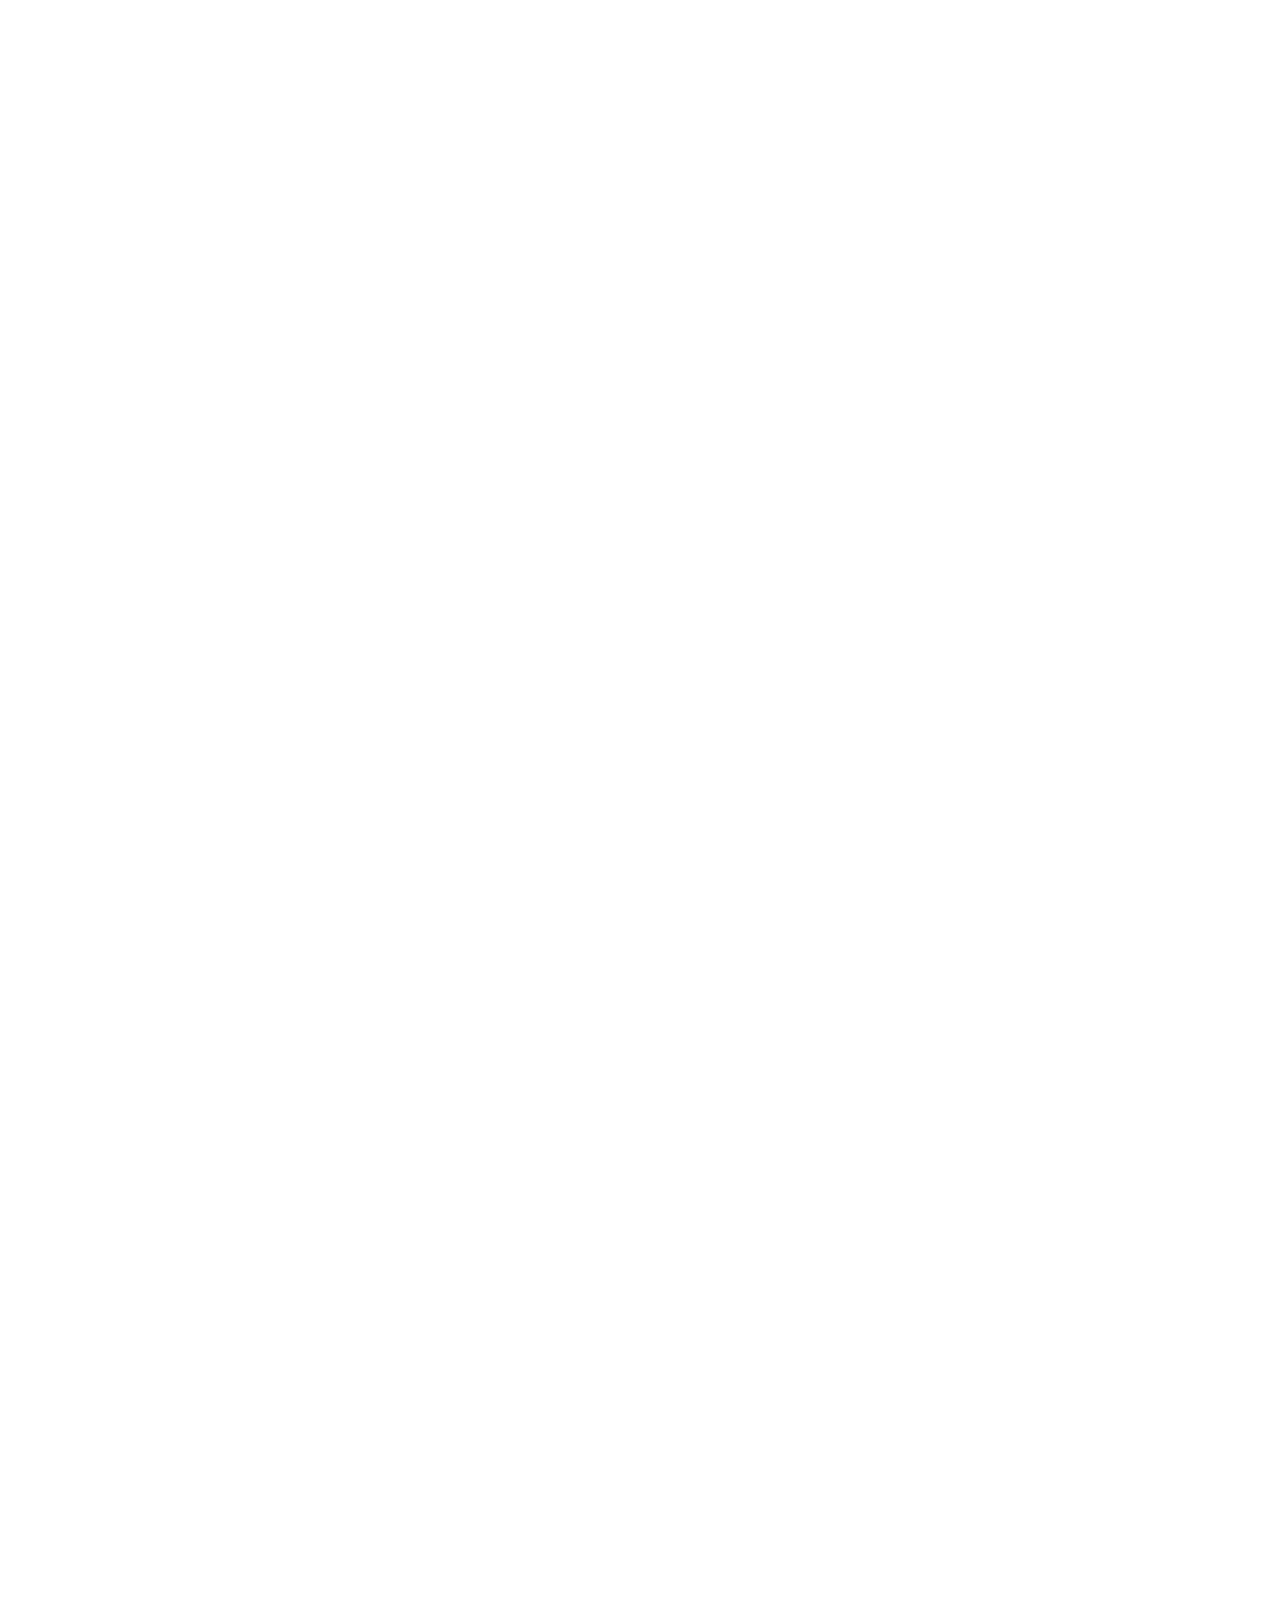
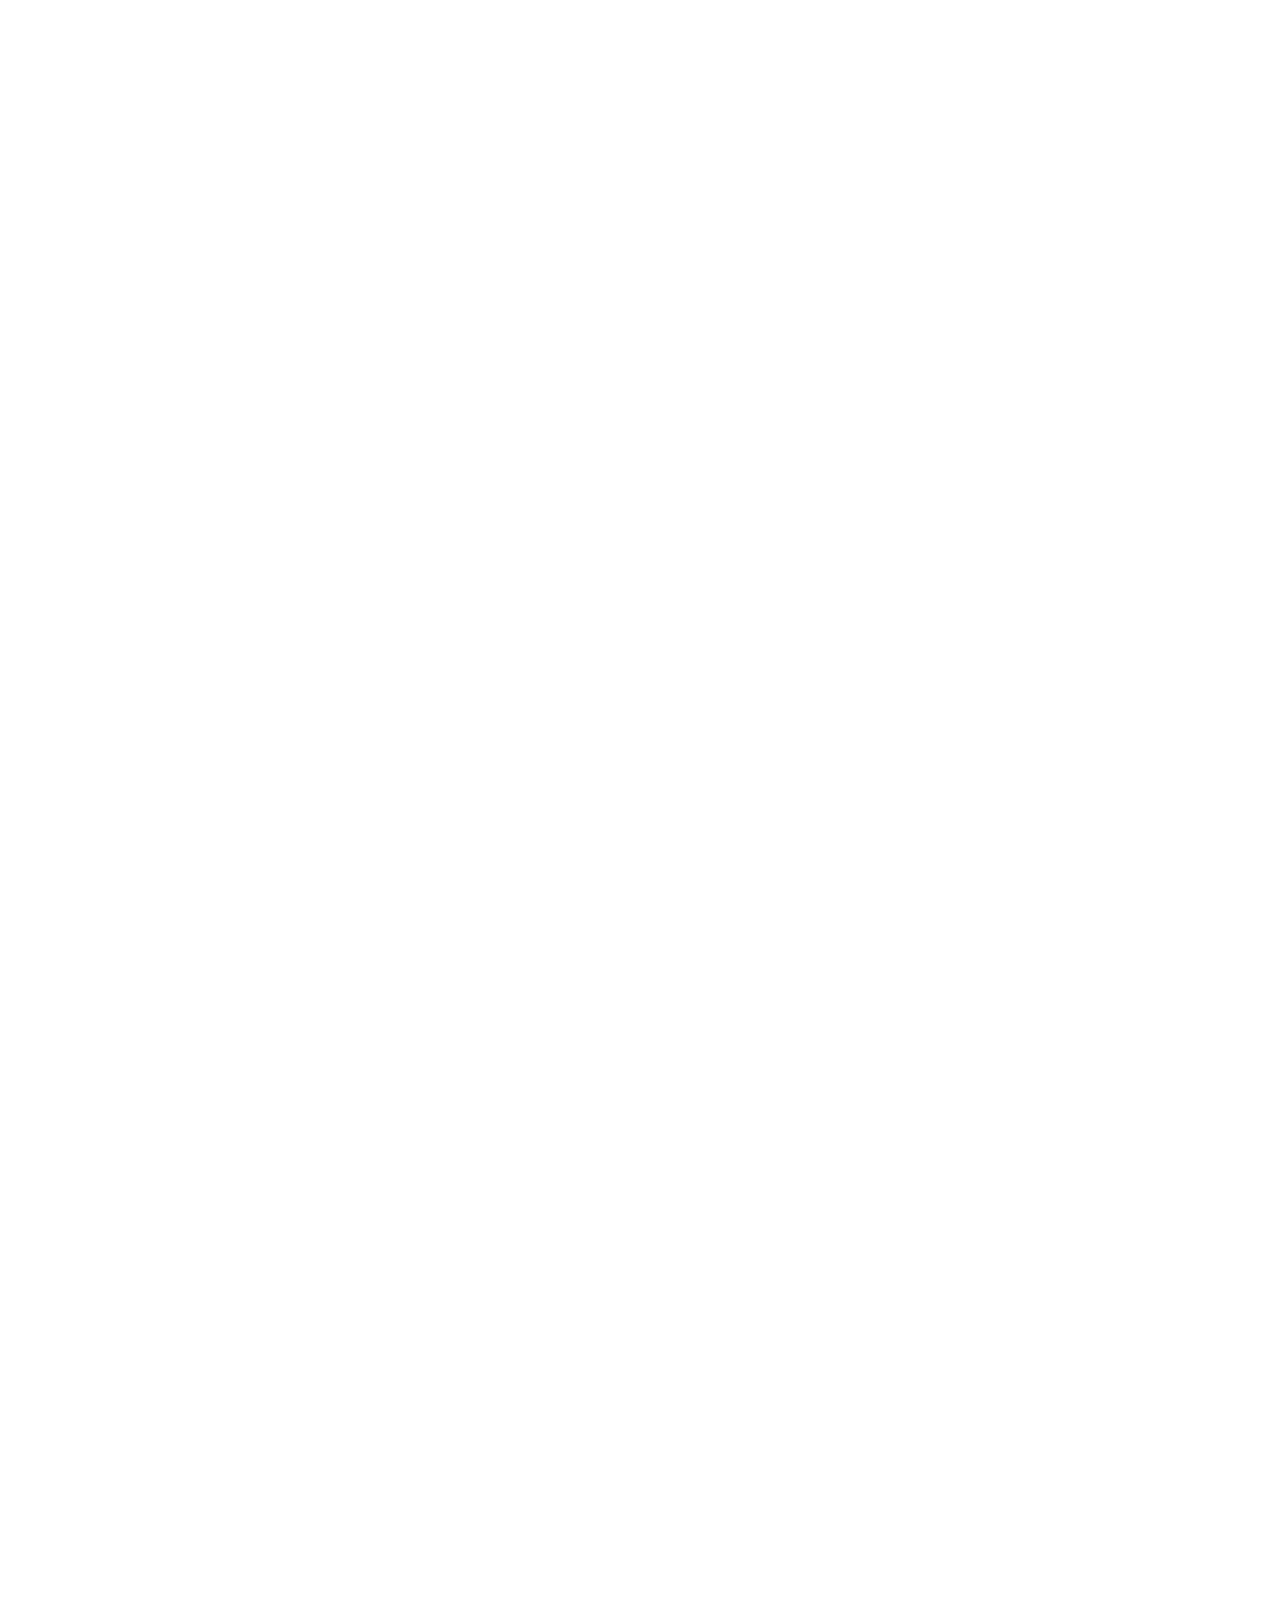
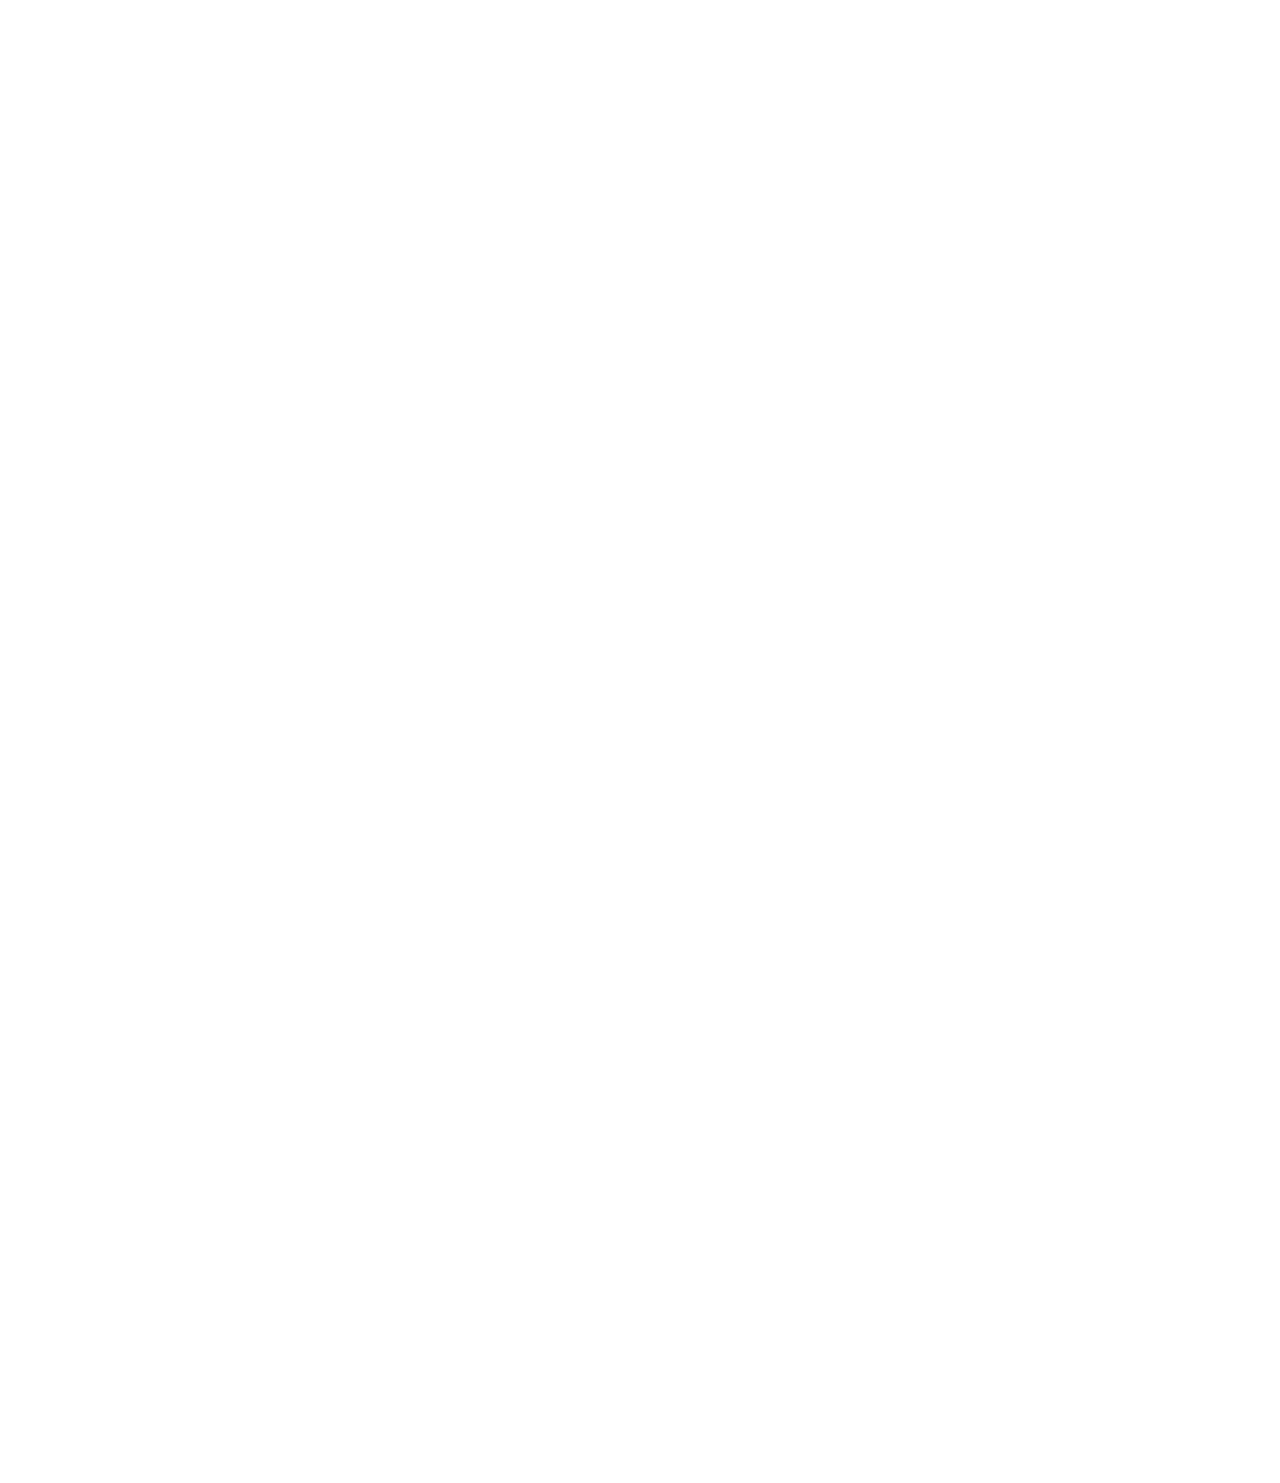
==== commit 6610b044: "фыв" ====
--- a/index.html
+++ b/index.html
@@ -1,418 +1,813 @@
 <!DOCTYPE html>
-<!--[if IE 8 ]><html class="no-js oldie ie8" lang="en"> <![endif]-->
-<!--[if IE 9 ]><html class="no-js oldie ie9" lang="en"> <![endif]-->
-<!--[if (gte IE 9)|!(IE)]><!--><html class="no-js" lang="en"> <!--<![endif]-->
+<html lang="en">
 <head>
-
-   <!--- basic page needs
-   ================================================== -->
-   <meta charset="utf-8">
-	<title>Jinno</title>
-	<meta name="description" content="">  
-	<meta name="author" content="">
-
-   <!-- mobile specific metas
-   ================================================== -->
-	<meta name="viewport" content="width=device-width, initial-scale=1, maximum-scale=1">
-
- 	<!-- CSS
-   ================================================== -->
-   <link rel="stylesheet" href="css/base.css">  
-   <link rel="stylesheet" href="css/main.css">
-   <link rel="stylesheet" href="css/vendor.css">     
-
-   <!-- script
-   ================================================== -->
-	<script src="js/modernizr.js"></script>
-
-   <!-- favicons
-	================================================== -->
-	<link rel="icon" type="image/png" href="favicon.png">
-
+	<title>Главная</title>
+	<meta charset="UTF-8">
+	<meta name="viewport" content="width=device-width, initial-scale=1">
+<!--===============================================================================================-->
+	<link rel="icon" type="image/png" href="images/icons/favicon.png"/>
+<!--===============================================================================================-->
+	<link rel="stylesheet" type="text/css" href="vendor/bootstrap/css/bootstrap.min.css">
+<!--===============================================================================================-->
+	<link rel="stylesheet" type="text/css" href="fonts/font-awesome-4.7.0/css/font-awesome.min.css">
+<!--===============================================================================================-->
+	<link rel="stylesheet" type="text/css" href="fonts/themify/themify-icons.css">
+<!--===============================================================================================-->
+	<link rel="stylesheet" type="text/css" href="fonts/Linearicons-Free-v1.0.0/icon-font.min.css">
+<!--===============================================================================================-->
+	<link rel="stylesheet" type="text/css" href="fonts/elegant-font/html-css/style.css">
+<!--===============================================================================================-->
+	<link rel="stylesheet" type="text/css" href="vendor/animate/animate.css">
+<!--===============================================================================================-->
+	<link rel="stylesheet" type="text/css" href="vendor/css-hamburgers/hamburgers.min.css">
+<!--===============================================================================================-->
+	<link rel="stylesheet" type="text/css" href="vendor/animsition/css/animsition.min.css">
+<!--===============================================================================================-->
+	<link rel="stylesheet" type="text/css" href="vendor/select2/select2.min.css">
+<!--===============================================================================================-->
+	<link rel="stylesheet" type="text/css" href="vendor/daterangepicker/daterangepicker.css">
+<!--===============================================================================================-->
+	<link rel="stylesheet" type="text/css" href="vendor/slick/slick.css">
+<!--===============================================================================================-->
+	<link rel="stylesheet" type="text/css" href="vendor/lightbox2/css/lightbox.min.css">
+<!--===============================================================================================-->
+	<link rel="stylesheet" type="text/css" href="css/util.css">
+	<link rel="stylesheet" type="text/css" href="css/main.css">
+<!--===============================================================================================-->
 </head>
-
-<body id="top">
-
-	<!-- header 
-   ================================================== -->
-   <header>
-
-   	<div class="row">
-
-   		<div class="logo">
+<body class="animsition">
+
+	<!-- Header -->
+	<header class="header1">
+		<!-- Header desktop -->
+		<div class="container-menu-header">
+			<div class="topbar">
+				<div class="topbar-social">
+					
+
+
+				</div>
+
+			
+
+				
+			</div>
+
+			<div class="wrap_header">
+				<!-- Logo -->
+				<a href="index.html" class="logo">
+					<img src="images/icons/logo.png" alt="IMG-LOGO">
+				</a>
+
+				<!-- Menu -->
+				<div class="wrap_menu">
+					<nav class="menu">
+						<ul class="main_menu">
+							<li>
+								<a href="index.html">Главная</a>
+						
+							</li>
+
+							<li>
+								<a href="product.html">Магазин</a>
+							</li>
+
+
+						
+
+							<li>
+								<a href="blog.html">Новости</a>
+							</li>
+
+							<li>
+								<a href="about.html">О Нас</a>
+							</li>
+
+							<li>
+								<a href="contact.html">Контакты</a>
+							</li>
+						</ul>
+					</nav>
+				</div>
+
+				
+
 		
-	     
-		
-			 </div>
-
-	   	<nav id="main-nav-wrap">
-				<ul class="main-navigation">
+	</header>
+
+	<!-- Slide1 -->
+	<section class="slide1">
+		<div class="wrap-slick1">
+			<div class="slick1">
+				<div class="item-slick1 item1-slick1" style="background-image: url(images/master-slide-02.jpg);">
+					<div class="wrap-content-slide1 sizefull flex-col-c-m p-l-15 p-r-15 p-t-150 p-b-170">
+						<span class="caption1-slide1 m-text1 t-center animated visible-false m-b-15" data-appear="fadeInDown">
+							Горная коллекция от
+						</span>
+
+						<h2 class="caption2-slide1 xl-text1 t-center animated visible-false m-b-37" data-appear="fadeInUp">
+							Mountain Crop
+						</h2>
+
+						<div class="wrap-btn-slide1 w-size1 animated visible-false" data-appear="zoomIn">
+							<!-- Button -->
+
+						</div>
+					</div>
+				</div>
+
 				
-					<li class="current"><a class="smoothscroll"  href="#intro" title="">Jinno</a></li>
-					<li><a class="smoothscroll"  href="#process" title="">Зачем</a></li>
-					<li><a class="smoothscroll"  href="#features" title="">Виды сайтов</a></li>
-					<li><a class="smoothscroll"  href="#pricing" title="">Цены</a></li>
+	</section>
+
+	<!-- Banner -->
+	<section class="banner bgwhite p-t-40 p-b-40">
+		<div class="container">
+			<div class="row">
+				<div class="col-sm-10 col-md-8 col-lg-4 m-l-r-auto">
+					<!-- block1 -->
+					<div class="block1 hov-img-zoom pos-relative m-b-30">
+						<img src="images/banner-02.jpg" alt="IMG-BENNER">
+
+						<div class="block1-wrapbtn w-size2">
+							<!-- Button -->
+							<a href="#" class="flex-c-m size2 m-text2 bg3 hov1 trans-0-4">
+								Камень1
+							</a>
+						</div>
+					</div>
+
+					<!-- block1 -->
+					<div class="block1 hov-img-zoom pos-relative m-b-30">
+						<img src="images/banner-05.jpg" alt="IMG-BENNER">
+
+						<div class="block1-wrapbtn w-size2">
+							<!-- Button -->
+							<a href="#" class="flex-c-m size2 m-text2 bg3 hov1 trans-0-4">
+								Камень2
+							</a>
+						</div>
+					</div>
+				</div>
+
+				<div class="col-sm-10 col-md-8 col-lg-4 m-l-r-auto">
+					<!-- block1 -->
+					<div class="block1 hov-img-zoom pos-relative m-b-30">
+						<img src="images/banner-03.jpg" alt="IMG-BENNER">
+
+						<div class="block1-wrapbtn w-size2">
+							<!-- Button -->
+							<a href="#" class="flex-c-m size2 m-text2 bg3 hov1 trans-0-4">
+								Камень3
+							</a>
+						</div>
+					</div>
+
+					<!-- block1 -->
+					<div class="block1 hov-img-zoom pos-relative m-b-30">
+						<img src="images/banner-07.jpg" alt="IMG-BENNER">
+
+						<div class="block1-wrapbtn w-size2">
+							<!-- Button -->
+							<a href="#" class="flex-c-m size2 m-text2 bg3 hov1 trans-0-4">
+								Камень4
+							</a>
+						</div>
+					</div>
+				</div>
+
+				<div class="col-sm-10 col-md-8 col-lg-4 m-l-r-auto">
+					<!-- block1 -->
+					<div class="block1 hov-img-zoom pos-relative m-b-30">
+						<img src="images/banner-04.jpg" alt="IMG-BENNER">
+
+						<div class="block1-wrapbtn w-size2">
+							<!-- Button -->
+							<a href="#" class="flex-c-m size2 m-text2 bg3 hov1 trans-0-4">
+								Камень5
+							</a>
+						</div>
+					</div>
+
+					<!-- block2 -->
+					<div class="block2 wrap-pic-w pos-relative m-b-30">
+						<img src="images/icons/bg-01.jpg" alt="IMG">
+
+						<div class="block2-content sizefull ab-t-l flex-col-c-m">
+							<h4 class="m-text4 t-center w-size3 p-b-8">
+								Скидка 10% на все товары
+							</h4>
+
+							<p class="t-center w-size4">
+								Получи скидку 10% на все товары, подписавшись на нас в Instagram!
+							</p>
+
+							<div class="w-size2 p-t-25">
+								<!-- Button -->
+								<a href="https://www.instagram.com/bvhooth/" class="flex-c-m size2 bg4 bo-rad-23 hov1 m-text3 trans-0-4">
+									Подписаться
+								</a>
+							</div>
+						</div>
+					</div>
+				</div>
+			</div>
+		</div>
+	</section>
+
+	<!-- New Product -->
+	<section class="newproduct bgwhite p-t-45 p-b-105">
+		<div class="container">
+			<div class="sec-title p-b-60">
+				<h3 class="m-text5 t-center">
+					Новинки
+				</h3>
+			</div>
+
+			<!-- Slide2 -->
+			<div class="wrap-slick2">
+				<div class="slick2">
+
+					<div class="item-slick2 p-l-15 p-r-15">
+						<!-- Block2 -->
+						<div class="block2">
+							<div class="block2-img wrap-pic-w of-hidden pos-relative block2-labelnew">
+								<img src="images/item-02.jpg" alt="IMG-PRODUCT">
+
+								<div class="block2-overlay trans-0-4">
+									<a href="#" class="block2-btn-addwishlist hov-pointer trans-0-4">
+										<i class="icon-wishlist icon_heart_alt" aria-hidden="true"></i>
+										<i class="icon-wishlist icon_heart dis-none" aria-hidden="true"></i>
+									</a>
+
+									<div class="block2-btn-addcart w-size1 trans-0-4">
+										<!-- Button -->
 									
+									</div>
+								</div>
+							</div>
+
+							<div class="block2-txt p-t-20">
+								<a href="product-detail.html" class="block2-name dis-block s-text3 p-b-5">
+									Горный хрусталь
+								</a>
+
+								<span class="block2-price m-text6 p-r-5">
+									2 500 руб.
+								</span>
+							</div>
+						</div>
+					</div>
+
+					<div class="item-slick2 p-l-15 p-r-15">
+						<!-- Block2 -->
+						<div class="block2">
+							<div class="block2-img wrap-pic-w of-hidden pos-relative block2-labelnew">
+								<img src="images/item-02.jpg" alt="IMG-PRODUCT">
+
+								<div class="block2-overlay trans-0-4">
+									<a href="#" class="block2-btn-addwishlist hov-pointer trans-0-4">
+										<i class="icon-wishlist icon_heart_alt" aria-hidden="true"></i>
+										<i class="icon-wishlist icon_heart dis-none" aria-hidden="true"></i>
+									</a>
+
+									<div class="block2-btn-addcart w-size1 trans-0-4">
+										<!-- Button -->
+									
+									</div>
+								</div>
+							</div>
+
+							<div class="block2-txt p-t-20">
+								<a href="product-detail.html" class="block2-name dis-block s-text3 p-b-5">
+									Горный хрусталь
+								</a>
+
+								<span class="block2-price m-text6 p-r-5">
+									2 500 руб.
+								</span>
+							</div>
+						</div>
+					</div>
+
+					<div class="item-slick2 p-l-15 p-r-15">
+						<!-- Block2 -->
+						<div class="block2">
+							<div class="block2-img wrap-pic-w of-hidden pos-relative block2-labelnew">
+								<img src="images/item-02.jpg" alt="IMG-PRODUCT">
+
+								<div class="block2-overlay trans-0-4">
+									<a href="#" class="block2-btn-addwishlist hov-pointer trans-0-4">
+										<i class="icon-wishlist icon_heart_alt" aria-hidden="true"></i>
+										<i class="icon-wishlist icon_heart dis-none" aria-hidden="true"></i>
+									</a>
+
+									<div class="block2-btn-addcart w-size1 trans-0-4">
+										<!-- Button -->
+									
+									</div>
+								</div>
+							</div>
+
+							<div class="block2-txt p-t-20">
+								<a href="product-detail.html" class="block2-name dis-block s-text3 p-b-5">
+									Горный хрусталь
+								</a>
+
+								<span class="block2-price m-text6 p-r-5">
+									2 500 руб.
+								</span>
+							</div>
+						</div>
+					</div>
+
+					<div class="item-slick2 p-l-15 p-r-15">
+						<!-- Block2 -->
+						<div class="block2">
+							<div class="block2-img wrap-pic-w of-hidden pos-relative block2-labelnew">
+								<img src="images/item-02.jpg" alt="IMG-PRODUCT">
+
+								<div class="block2-overlay trans-0-4">
+									<a href="#" class="block2-btn-addwishlist hov-pointer trans-0-4">
+										<i class="icon-wishlist icon_heart_alt" aria-hidden="true"></i>
+										<i class="icon-wishlist icon_heart dis-none" aria-hidden="true"></i>
+									</a>
+
+									<div class="block2-btn-addcart w-size1 trans-0-4">
+										<!-- Button -->
+									
+									</div>
+								</div>
+							</div>
+
+							<div class="block2-txt p-t-20">
+								<a href="product-detail.html" class="block2-name dis-block s-text3 p-b-5">
+									Горный хрусталь
+								</a>
+
+								<span class="block2-price m-text6 p-r-5">
+									2 500 руб.
+								</span>
+							</div>
+						</div>
+					</div>
+
+					<div class="item-slick2 p-l-15 p-r-15">
+						<!-- Block2 -->
+						<div class="block2">
+							<div class="block2-img wrap-pic-w of-hidden pos-relative block2-labelnew">
+								<img src="images/item-02.jpg" alt="IMG-PRODUCT">
+
+								<div class="block2-overlay trans-0-4">
+									<a href="#" class="block2-btn-addwishlist hov-pointer trans-0-4">
+										<i class="icon-wishlist icon_heart_alt" aria-hidden="true"></i>
+										<i class="icon-wishlist icon_heart dis-none" aria-hidden="true"></i>
+									</a>
+
+									<div class="block2-btn-addcart w-size1 trans-0-4">
+										<!-- Button -->
+									
+									</div>
+								</div>
+							</div>
+
+							<div class="block2-txt p-t-20">
+								<a href="product-detail.html" class="block2-name dis-block s-text3 p-b-5">
+									Горный хрусталь
+								</a>
+
+								<span class="block2-price m-text6 p-r-5">
+									2 500 руб.
+								</span>
+							</div>
+						</div>
+					</div>
+
+					
+
+		</div>
+	</section>
+
+	<!-- Banner2 -->
+
+
+				<div class="col-sm-10 col-md-8 col-lg-6 m-l-r-auto p-t-15 p-b-15">
+					<div class="bgwhite hov-img-zoom pos-relative p-b-20per-ssm">
+						<img src="images/shop-item-09.jpg" alt="IMG-BANNER">
+
+						<div class="ab-t-l sizefull flex-col-c-b p-l-15 p-r-15 p-b-20">
+							<div class="t-center">
+								<a href="product-detail.html" class="dis-block s-text3 p-b-5">
+									Какая-то хуйня со скидкой
+								</a>
+
+								<span class="block2-oldprice m-text7 p-r-5">
+									9 562 314 Руб.
+								</span>
+
+								<span class="block2-newprice m-text8">
+									12 Руб.
+								</span>
+							</div>
+
+							
+							</div>
+						</div>
+					</div>
+				</div>
+			</div>
+		</div>
+	</section>
+
+
+	<!-- Blog -->
+	<section class="blog bgwhite p-t-94 p-b-65">
+		<div class="container">
+			<div class="sec-title p-b-52">
+				<h3 class="m-text5 t-center">
+					Новости
+				</h3>
+			</div>
+
+			<div class="row">
+				<div class="col-sm-10 col-md-4 p-b-30 m-l-r-auto">
+					<!-- Block3 -->
+					<div class="block3">
+						<a href="blog-detail.html" class="block3-img dis-block hov-img-zoom">
+							<img src="images/blog-01.jpg" alt="IMG-BLOG">
+						</a>
+
+						<div class="block3-txt p-t-14">
+							<h4 class="p-b-7">
+								<a href="blog-detail.html" class="m-text11">
+									ХУЙХУЙХУХЙХУЙУЙХ
+								</a>
+							</h4>
+
+							<span class="s-text6">Автор</span> <span class="s-text7">Муравьев Максим</span>
+							<span class="s-text6">от</span> <span class="s-text7">Февраль 27, 2018</span>
+
+							<p class="s-text8 p-t-16">
+								ХУЙХУЙХУХЙХУЙУЙХХУЙХУЙХУХЙХУ<br>ЙУЙХХУЙХУЙХУХЙХУЙУЙ</br>
+							</p>
+						</div>
+					</div>
+				</div>
+
+				<div class="col-sm-10 col-md-4 p-b-30 m-l-r-auto">
+					<!-- Block3 -->
+					<div class="block3">
+						<a href="blog-detail.html" class="block3-img dis-block hov-img-zoom">
+							<img src="images/blog-01.jpg" alt="IMG-BLOG">
+						</a>
+
+						<div class="block3-txt p-t-14">
+							<h4 class="p-b-7">
+								<a href="blog-detail.html" class="m-text11">
+									ХУЙХУЙХУХЙХУЙУЙХ
+								</a>
+							</h4>
+
+							<span class="s-text6">Автор</span> <span class="s-text7">Муравьев Максим</span>
+							<span class="s-text6">от</span> <span class="s-text7">Февраль 27, 2018</span>
+
+							<p class="s-text8 p-t-16">
+								ХУЙХУЙХУХЙХУЙУЙХХУЙХУЙХУХЙ<br>ЙУЙХХУЙХУЙХУХЙХУЙУЙ</br>
+						</div>
+					</div>
+				</div>
+
+				<div class="col-sm-10 col-md-4 p-b-30 m-l-r-auto">
+					<!-- Block3 -->
+					<div class="block3">
+						<a href="blog-detail.html" class="block3-img dis-block hov-img-zoom">
+							<img src="images/blog-01.jpg" alt="IMG-BLOG">
+						</a>
+
+						<div class="block3-txt p-t-14">
+							<h4 class="p-b-7">
+								<a href="blog-detail.html" class="m-text11">
+									ХУЙХУЙХУХЙХУЙУЙХ
+								</a>
+							</h4>
+
+							<span class="s-text6">Автор</span> <span class="s-text7">Муравьев Максим</span>
+							<span class="s-text6">от</span> <span class="s-text7">Февраль 27, 2018</span>
+
+							<p class="s-text8 p-t-16">
+								ХУЙХУЙХУХЙХУЙУЙХХУЙХУЙХУ<br>ЙУЙХХУЙХУЙХУХЙХУЙУЙ</br>
+							</p>
+						</div>
+					</div>
+				</div>
+			</div>
+		</div>
+	</section>
+
+	<!-- Instagram -->
+	<section class="instagram p-t-20">
+		<div class="sec-title p-b-52 p-l-15 p-r-15">
+			<h3 class="m-text5 t-center">
+				Instagram
+			</h3>
+		</div>
+
+		<div class="flex-w">
+			<!-- Block4 -->
+			<div class="block4 wrap-pic-w">
+				<img src="images/gallery-03.jpg" alt="IMG-INSTAGRAM">
+
+				<a href="#" class="block4-overlay sizefull ab-t-l trans-0-4">
+					<span class="block4-overlay-heart s-text9 flex-m trans-0-4 p-l-40 p-t-25">
+						<i class="icon_heart_alt fs-20 p-r-12" aria-hidden="true"></i>
+						<span class="p-t-2">1488</span>
+					</span>
+
+					<div class="block4-overlay-txt trans-0-4 p-l-40 p-r-25 p-b-30">
+						<p class="s-text10 m-b-15 h-size1 of-hidden">
+							Текст из инстограмма
+						</p>
+
+						<span class="s-text9">
+							Photo by @bvhooth
+						</span>
+					</div>
+				</a>
+			</div>
+
+			<!-- Block4 -->
+			<div class="block4 wrap-pic-w">
+				<img src="images/gallery-07.jpg" alt="IMG-INSTAGRAM">
+
+				<a href="#" class="block4-overlay sizefull ab-t-l trans-0-4">
+					<span class="block4-overlay-heart s-text9 flex-m trans-0-4 p-l-40 p-t-25">
+						<i class="icon_heart_alt fs-20 p-r-12" aria-hidden="true"></i>
+						<span class="p-t-2">39</span>
+					</span>
+
+					<div class="block4-overlay-txt trans-0-4 p-l-40 p-r-25 p-b-30">
+						<p class="s-text10 m-b-15 h-size1 of-hidden">
+							Nullam scelerisque, lacus sed consequat laoreet, dui enim iaculis leo, eu viverra ex nulla in tellus. Nullam nec ornare tellus, ac fringilla lacus. Ut sit amet enim orci. Nam eget metus elit.
+						</p>
+
+						<span class="s-text9">
+							Photo by @nancyward
+						</span>
+					</div>
+				</a>
+			</div>
+
+			<!-- Block4 -->
+			<div class="block4 wrap-pic-w">
+				<img src="images/gallery-09.jpg" alt="IMG-INSTAGRAM">
+
+				<a href="#" class="block4-overlay sizefull ab-t-l trans-0-4">
+					<span class="block4-overlay-heart s-text9 flex-m trans-0-4 p-l-40 p-t-25">
+						<i class="icon_heart_alt fs-20 p-r-12" aria-hidden="true"></i>
+						<span class="p-t-2">39</span>
+					</span>
+
+					<div class="block4-overlay-txt trans-0-4 p-l-40 p-r-25 p-b-30">
+						<p class="s-text10 m-b-15 h-size1 of-hidden">
+							Nullam scelerisque, lacus sed consequat laoreet, dui enim iaculis leo, eu viverra ex nulla in tellus. Nullam nec ornare tellus, ac fringilla lacus. Ut sit amet enim orci. Nam eget metus elit.
+						</p>
+
+						<span class="s-text9">
+							Photo by @nancyward
+						</span>
+					</div>
+				</a>
+			</div>
+
+			<!-- Block4 -->
+			<div class="block4 wrap-pic-w">
+				<img src="images/gallery-13.jpg" alt="IMG-INSTAGRAM">
+
+				<a href="#" class="block4-overlay sizefull ab-t-l trans-0-4">
+					<span class="block4-overlay-heart s-text9 flex-m trans-0-4 p-l-40 p-t-25">
+						<i class="icon_heart_alt fs-20 p-r-12" aria-hidden="true"></i>
+						<span class="p-t-2">39</span>
+					</span>
+
+					<div class="block4-overlay-txt trans-0-4 p-l-40 p-r-25 p-b-30">
+						<p class="s-text10 m-b-15 h-size1 of-hidden">
+							Nullam scelerisque, lacus sed consequat laoreet, dui enim iaculis leo, eu viverra ex nulla in tellus. Nullam nec ornare tellus, ac fringilla lacus. Ut sit amet enim orci. Nam eget metus elit.
+						</p>
+
+						<span class="s-text9">
+							Photo by @nancyward
+						</span>
+					</div>
+				</a>
+			</div>
+
+			<!-- Block4 -->
+			<div class="block4 wrap-pic-w">
+				<img src="images/gallery-15.jpg" alt="IMG-INSTAGRAM">
+
+				<a href="#" class="block4-overlay sizefull ab-t-l trans-0-4">
+					<span class="block4-overlay-heart s-text9 flex-m trans-0-4 p-l-40 p-t-25">
+						<i class="icon_heart_alt fs-20 p-r-12" aria-hidden="true"></i>
+						<span class="p-t-2">39</span>
+					</span>
+
+					<div class="block4-overlay-txt trans-0-4 p-l-40 p-r-25 p-b-30">
+						<p class="s-text10 m-b-15 h-size1 of-hidden">
+							Nullam scelerisque, lacus sed consequat laoreet, dui enim iaculis leo, eu viverra ex nulla in tellus. Nullam nec ornare tellus, ac fringilla lacus. Ut sit amet enim orci. Nam eget metus elit.
+						</p>
+
+						<span class="s-text9">
+							Photo by @nancyward
+						</span>
+					</div>
+				</a>
+			</div>
+		</div>
+	</section>
+
+	
+
+	<!-- Footer -->
+	<footer class="bg6 p-t-45 p-b-43 p-l-45 p-r-45">
+		<div class="flex-w p-b-90">
+			<div class="w-size6 p-t-30 p-l-15 p-r-15 respon3">
+				<h4 class="s-text12 p-b-30">
+				Обратная Связь
+				</h4>
+
+				<div>
+					<p class="s-text7 w-size27">
+						Есть вопросы? Звоните по телефону 8 (912) 617-05-45
+					</p>
+
+					<div class="flex-m p-t-30">
 						
+				
+
+					</div>
+				</div>
+			</div>
+
+			<div class="w-size7 p-t-30 p-l-15 p-r-15 respon4">
+				<h4 class="s-text12 p-b-30">
+					Категории
+				</h4>
+
+				<ul>
+					<li class="p-b-9">
+						<a href="#" class="s-text7">
+							Камень1
+						</a>
+					</li>
+
+					<li class="p-b-9">
+						<a href="#" class="s-text7">
+							Камень2
+						</a>
+					</li>
+
+					<li class="p-b-9">
+						<a href="#" class="s-text7">
+							Камень3
+						</a>
+					</li>
+
+					<li class="p-b-9">
+						<a href="#" class="s-text7">
+							Камень4
+						</a>
+					</li>
+					<li class="p-b-9">
+						<a href="#" class="s-text7">
+							Камень5
+						</a>
+					</li>
 				</ul>
-			</nav>
-
-			<a class="menu-toggle" href="#"><span>Menu</span></a>
-   		
-   	</div>   	
-   	
-   </header> <!-- /header -->
-
-	<!-- intro section
-   ================================================== -->
-   <section id="intro">
-
-   	<div class="shadow-overlay"></div>
-
-   	<div class="intro-content">
-   		<div class="row">
-
-   			<div class="col-twelve">
-
-	   		
-
-	   			<h5>Добро пожаловать на Jinno</h5>
-	   			<h1>Мы перенесем Ваш бизнес в интернет</h1>
-
-	   			<a class="button stroke smoothscroll" href="#process" title="">Узнать больше</a>
-
-	   		</div>  
-   			
-   		</div>   		 		
-   	</div> 
-
-   	<!-- Modal Popup
-	   ========================================================= -->
-
-      <div id="video-popup" class="popup-modal mfp-hide">
-
-		  	     
-
-         <a class="close-popup">Close</a>         
-
-	   </div> <!-- /video-popup -->  	 	
-
-   </section> <!-- /intro -->
-
-
-   <!-- Process Section
-   ================================================== -->
-   <section id="process">  
-
-   	<div class="row section-intro">
-   		<div class="col-twelve with-bottom-line">
-
-   			
-   			<h1>Зачем Вам сайт?</h1>
-
-   			
-
-   		</div>   		
-   	</div>
-
-   	<div class="row process-content">
-
-   		<div class="left-side">
-
-   			
-
-   				<h5>Лиды</h5>
-
-   				<p>Аудитория интернета бессконечно растет, найти новых клиентов гораздо проще, когда у вас есть своя страничка в цифровом мире </p>
-   					
-   		
-
-   			
-
-	   			<h5>Границы</h5>
-
-	   			<p>Большенство наших Клиентов обращались к нам с просьбой сделать сайт, для ведения бизнеса на расстоянии.Ведь легче найти магазин по близости. Интернет-магазин  — оптимальное решение этой проблемы.</p>
-   					
-   			
-   				
-   		</div> <!-- /left-side -->
-   		
-   		<div class="right-side">
-   				
-   			
-
-   				<h5>Круглосуточный виртуальный офис</h5>
-
-   				<p>С постоянным ростом количества пользователей сети Интернет, увеличивается и количество людей которым может понадобиться информация о вашей компании не только в рабочее, но в любое другое время. В этом случае сайт окажет вам неоценимую услугу.</p>
-   					
-   			
-
-   			
-
-   	
-   					
-   			
-
-   		</div> <!-- /right-side -->  
-
-   		<div class="image-part"></div>  			
-
-   	</div> <!-- /process-content --> 
-
-   </section> <!-- /process-->    
-
-
-   <!-- features Section
-   ================================================== -->
-	<section id="features">
-
-		<div class="row section-intro">
-   		<div class="col-twelve with-bottom-line">
-
-   			<h5>Какой сайт выбрать</h5>
-   			
-
-
-
-   		</div>   		
-   	</div>
-
-   	<div class="row features-content">
-
-   		<div class="features-list block-1-3 block-s-1-2 block-tab-full group">
-
-	      	<div class="bgrid feature">	
-
-	      		<span class="icon"></span>            
-
-	            <div class="service-content">	
-
-	            	 <h3 class="h05">Сайты-визитки</h3>
-
-		            <p>Это наиболее распространенный вид сайтов. Его название говорит само за себя. По сути, сайт-визитка – это электронный аналог традиционной бумажной визитки. Основное назначение сайта – представить своего владельца  (реализуемые им товары, предоставляемые услуги) и дать максимум сведений необходимых для контакта с ним – адрес, телефоны, e-mail и т.п.
-
-
-	         		</p>
-	         		
-	         	</div> 	         	 
-
-				</div> <!-- /bgrid -->
-
-				<div class="bgrid feature">	
-
-					<span class="icon"></span>                          
-
-	            <div class="service-content">	
-	            	<h3 class="h05">Официальные сайты компаний</h3>  
-
-		            <p>Это представительство компании в глобальной сети, место публикации всех новостей и информации, которую руководство компании хочет донести до общественности.
-
-	         		</p>
-
-	         		
-	            </div>	                          
-
-			   </div> <!-- /bgrid -->
-
-			   <div class="bgrid feature">
-
-			   	<span class="icon"></i></span>		            
-
-	            <div class="service-content">
-	            	<h3 class="h05">Сайты-каталоги</h3>
-
-		            <p>Это удобное средство информирования потенциальных покупателей и партнеров компании обо всех предлагаемых ей товарах. Сайты этого вида схожи с сайтами-визитками, но помимо стандартных составляющих сайта-визитки они содержат еще и встроенный каталог.
-	        			</p> 
-
-	        			
-	            </div> 	            	               
-
-			   </div> <!-- /bgrid -->
-
-				<div class="bgrid feature">
-
-					<span class="icon"></i></span>	              
-
-	            <div class="service-content">
-	            	<h3 class="h05">Интернет-магазины</h3>
-
-		            <p>Это современный торговый канал, дающий возможность реализовывать товары через Интернет.
-Как по части презентационных возможностей, так и в том, что касается удобства работы с товарным ассортиментом – Интернет-магазин является полнофункциональным магазином, с той лишь разницей, что его "витрина" расположена в Интернете.
-
-	         		</p> 
-
-	         		
-	            </div>                
-
-				</div> <!-- /bgrid -->
-
-			   <div class="bgrid feature">
-
-			   	<span class="icon"></i></span>	            
-
-	            <div class="service-content">	
-	            	<h3 class="h05">Корпоративные сайты</h3>
-
-		            <p>Это фирменный коммерческий сайт компаний. Солидное интернет-представительство компании. Оптимальное решение для всех компаний, которые хотят стать лидерами в своей сфере бизнеса.
-
-	        			</p> 
-
-	        			
-	            </div>	               
-
-			   </div> <!-- /bgrid -->
-
-			   <div class="bgrid feature">
-
-			   	<span class="icon"></i></span>	   	           
-
-	            <div class="service-content">
-	            	 <h3 class="h05">Сайты-порталы</h3>
-
-		            <p>Это наиболее мощный и самый сложный вид сетевого ресурса, который может быть посвящен как одной теме, так и нескольким. Благодаря обширному информационному содержанию сайтов-порталов, они интересны не только посетителям, но и поисковым системам, которые в последнее время все большее значение уделяют контенту.
-
-</p> 
-	        			
-	            </div>	               
-
-			   </div> <!-- /bgrid -->
-
-	      </div> <!-- features-list -->
-   		
-   	</div> <!-- features-content -->
-		
-	</section> <!-- /features -->
+			</div>
+
+			<div class="w-size7 p-t-30 p-l-15 p-r-15 respon4">
+				<h4 class="s-text12 p-b-30">
+					Ссылки
+				</h4>
+
+				<ul>
+
+					<li class="p-b-9">
+						<a href="#" class="s-text7">
+							О Нас
+						</a>
+					</li>
+
+					<li class="p-b-9">
+						<a href="#" class="s-text7">
+							Контакты
+						</a>
+					</li>
+
+					<li class="p-b-9">
+						<a href="#" class="s-text7">
+							Блог
+						</a>
+					</li>
+				</ul>
+			</div>
+
+			<div class="w-size7 p-t-30 p-l-15 p-r-15 respon4">
+				<h4 class="s-text12 p-b-30">
+					Помощь
+				</h4>
+
+				<ul>
+				
+
+					<li class="p-b-9">
+						<a href="#" class="s-text7">
+							FAQs
+						</a>
+					</li>
+				</ul>
+			</div>
+
+			<div class="w-size8 p-t-30 p-l-15 p-r-15 respon3">
+				<h4 class="s-text12 p-b-30">
+					Новости
+				</h4>
+
+				<form>
+					<div class="effect1 w-size9">
+						<input class="s-text7 bg6 w-full p-b-5" type="text" name="email" placeholder="Mountain-Crop@mail.ru">
+						<span class="effect1-line"></span>
+					</div>
+
+					<div class="w-size2 p-t-20">
+						<!-- Button -->
+						<button class="flex-c-m size2 bg4 bo-rad-23 hov1 m-text3 trans-0-4">
+							Подписаться
+						</button>
+					</div>
+
+				</form>
+			</div>
+		</div>
+
 	
-
-	<!-- pricing
-   ================================================== -->
-
-   <section id="pricing">
-
-   	<div class="row section-intro">
-   		<div class="col-twelve with-bottom-line">
-
-   			<h5>Прайс-лист</h5>
-   			<h1>Выберите подходящее решение</h1>
-
-   			<p class="lead">Если Вы сомниваетесь в выборе, воспользуйтесь нашей бесплатной консультацией</p>
-
-   		</div>   		
-   	</div>
-
-   	<div class="row pricing-content">
-
-         <div class="pricing-tables block-1-4 group">
-
-            <div class="bgrid"> 
-
-            	<div class="price-block">
-
-            		<div class="top-part">
-
-	            		<h3 class="plan-title">Лендинг</h3>
-		               <p class="plan-price"><sup>от</sup> 10 000</p>
-		               <p class="price-meta">рублей</p>
-					 
-
-	            	</div>                
-
-	        
-
-            	</div>           	
-                        
-			   </div> <!-- /price-block -->
-			   <!-- /price-block -->
-            
-            <div class="bgrid"> 
-
-            	<div class="price-block">
-
-            		<div class="top-part">
-
-	            		<h3 class="plan-title">Интернет-Магазин</h3>
-		               <p class="plan-price"><sup>от</sup> 100 000</p>
-		               <p class="price-meta">рублей</p>
-			
-
-	            	</div>                
-
-	        
-
-            	</div>           	
-                        
-			   </div> <!-- /price-block -->
-
-           
-            
-            <div class="bgrid"> 
-
-            	<div class="price-block">
-
-            		<div class="top-part">
-
-	            		<h3 class="plan-title">Корпоративный </h3>
-		               <p class="plan-price"><sup>от</sup> 150 000</p>
-		               <p class="price-meta">рублей</p>
-					    
-
-	            	</div>                
-
-	        
-
-            	</div>           	
-                        
-			   </div> <!-- /price-block --> 
-
-			    <div class="bgrid"> 
-
-            	<div class="price-block">
-
-            		<div class="top-part">
-
-	            		<h3 class="plan-title">Портал</h3>
-		               <p class="plan-price"><sup>от</sup> 250 000</p>
-		               <p class="price-meta">рублей</p>
-					   
-
-	            	</div>                
-
-	        
-
-            	</div>           	
-                        
-			   </div> 
-             <!-- /price-block -->           
-
-         </div> <!-- /pricing-tables --> 
-
-      </div> <!-- /pricing-content --> 
-
-   </section> <!-- /pricing --> 
-
-
-   <!-- Testimonials Section
-   ================================================== -->
-   <!-- cta
-   ================================================== -->
- <!-- /cta -->
-
-
-   
-
-   <!-- Java Script
-   ================================================== --> 
-   <script src="js/jquery-1.11.3.min.js"></script>
-   <script src="js/jquery-migrate-1.2.1.min.js"></script>
-   <script src="js/plugins.js"></script>
-   <script src="js/main.js"></script>
-<script data-skip-moving="true">
-        (function(w,d,u){
-                var s=d.createElement('script');s.async=1;s.src=u+'?'+(Date.now()/60000|0);
-                var h=d.getElementsByTagName('script')[0];h.parentNode.insertBefore(s,h);
-        })(window,document,'https://cdn.bitrix24.ru/b6311529/crm/site_button/loader_2_2d1m61.js');
-</script>
+	</footer>
+
+
+
+	<!-- Back to top -->
+	<div class="btn-back-to-top bg0-hov" id="myBtn">
+		<span class="symbol-btn-back-to-top">
+			<i class="fa fa-angle-double-up" aria-hidden="true"></i>
+		</span>
+	</div>
+
+	<!-- Container Selection1 -->
+	<div id="dropDownSelect1"></div>
+
+
+
+<!--===============================================================================================-->
+	<script type="text/javascript" src="vendor/jquery/jquery-3.2.1.min.js"></script>
+<!--===============================================================================================-->
+	<script type="text/javascript" src="vendor/animsition/js/animsition.min.js"></script>
+<!--===============================================================================================-->
+	<script type="text/javascript" src="vendor/bootstrap/js/popper.js"></script>
+	<script type="text/javascript" src="vendor/bootstrap/js/bootstrap.min.js"></script>
+<!--===============================================================================================-->
+	<script type="text/javascript" src="vendor/select2/select2.min.js"></script>
+	<script type="text/javascript">
+		$(".selection-1").select2({
+			minimumResultsForSearch: 20,
+			dropdownParent: $('#dropDownSelect1')
+		});
+	</script>
+<!--===============================================================================================-->
+	<script type="text/javascript" src="vendor/slick/slick.min.js"></script>
+	<script type="text/javascript" src="js/slick-custom.js"></script>
+<!--===============================================================================================-->
+	<script type="text/javascript" src="vendor/countdowntime/countdowntime.js"></script>
+<!--===============================================================================================-->
+	<script type="text/javascript" src="vendor/lightbox2/js/lightbox.min.js"></script>
+<!--===============================================================================================-->
+	<script type="text/javascript" src="vendor/sweetalert/sweetalert.min.js"></script>
+	<script type="text/javascript">
+		$('.block2-btn-addcart').each(function(){
+			var nameProduct = $(this).parent().parent().parent().find('.block2-name').html();
+			$(this).on('click', function(){
+				swal(nameProduct, "is added to cart !", "success");
+			});
+		});
+
+		$('.block2-btn-addwishlist').each(function(){
+			var nameProduct = $(this).parent().parent().parent().find('.block2-name').html();
+			$(this).on('click', function(){
+				swal(nameProduct, "is added to wishlist !", "success");
+			});
+		});
+	</script>
+
+<!--===============================================================================================-->
+	<script src="js/main.js"></script>
 
 </body>
-
-</html>+</html>
--- a/fonts/themify/themify-icons.css
+++ b/fonts/themify/themify-icons.css
@@ -0,0 +1,1081 @@
+@font-face {
+	font-family: 'themify';
+	src:url('fonts/themify.eot?-fvbane');
+	src:url('fonts/themify.eot?#iefix-fvbane') format('embedded-opentype'),
+		url('fonts/themify.woff?-fvbane') format('woff'),
+		url('fonts/themify.ttf?-fvbane') format('truetype'),
+		url('fonts/themify.svg?-fvbane#themify') format('svg');
+	font-weight: normal;
+	font-style: normal;
+}
+
+[class^="ti-"], [class*=" ti-"] {
+	font-family: 'themify';
+	speak: none;
+	font-style: normal;
+	font-weight: normal;
+	font-variant: normal;
+	text-transform: none;
+	line-height: 1;
+
+	/* Better Font Rendering =========== */
+	-webkit-font-smoothing: antialiased;
+	-moz-osx-font-smoothing: grayscale;
+}
+
+.ti-wand:before {
+	content: "\e600";
+}
+.ti-volume:before {
+	content: "\e601";
+}
+.ti-user:before {
+	content: "\e602";
+}
+.ti-unlock:before {
+	content: "\e603";
+}
+.ti-unlink:before {
+	content: "\e604";
+}
+.ti-trash:before {
+	content: "\e605";
+}
+.ti-thought:before {
+	content: "\e606";
+}
+.ti-target:before {
+	content: "\e607";
+}
+.ti-tag:before {
+	content: "\e608";
+}
+.ti-tablet:before {
+	content: "\e609";
+}
+.ti-star:before {
+	content: "\e60a";
+}
+.ti-spray:before {
+	content: "\e60b";
+}
+.ti-signal:before {
+	content: "\e60c";
+}
+.ti-shopping-cart:before {
+	content: "\e60d";
+}
+.ti-shopping-cart-full:before {
+	content: "\e60e";
+}
+.ti-settings:before {
+	content: "\e60f";
+}
+.ti-search:before {
+	content: "\e610";
+}
+.ti-zoom-in:before {
+	content: "\e611";
+}
+.ti-zoom-out:before {
+	content: "\e612";
+}
+.ti-cut:before {
+	content: "\e613";
+}
+.ti-ruler:before {
+	content: "\e614";
+}
+.ti-ruler-pencil:before {
+	content: "\e615";
+}
+.ti-ruler-alt:before {
+	content: "\e616";
+}
+.ti-bookmark:before {
+	content: "\e617";
+}
+.ti-bookmark-alt:before {
+	content: "\e618";
+}
+.ti-reload:before {
+	content: "\e619";
+}
+.ti-plus:before {
+	content: "\e61a";
+}
+.ti-pin:before {
+	content: "\e61b";
+}
+.ti-pencil:before {
+	content: "\e61c";
+}
+.ti-pencil-alt:before {
+	content: "\e61d";
+}
+.ti-paint-roller:before {
+	content: "\e61e";
+}
+.ti-paint-bucket:before {
+	content: "\e61f";
+}
+.ti-na:before {
+	content: "\e620";
+}
+.ti-mobile:before {
+	content: "\e621";
+}
+.ti-minus:before {
+	content: "\e622";
+}
+.ti-medall:before {
+	content: "\e623";
+}
+.ti-medall-alt:before {
+	content: "\e624";
+}
+.ti-marker:before {
+	content: "\e625";
+}
+.ti-marker-alt:before {
+	content: "\e626";
+}
+.ti-arrow-up:before {
+	content: "\e627";
+}
+.ti-arrow-right:before {
+	content: "\e628";
+}
+.ti-arrow-left:before {
+	content: "\e629";
+}
+.ti-arrow-down:before {
+	content: "\e62a";
+}
+.ti-lock:before {
+	content: "\e62b";
+}
+.ti-location-arrow:before {
+	content: "\e62c";
+}
+.ti-link:before {
+	content: "\e62d";
+}
+.ti-layout:before {
+	content: "\e62e";
+}
+.ti-layers:before {
+	content: "\e62f";
+}
+.ti-layers-alt:before {
+	content: "\e630";
+}
+.ti-key:before {
+	content: "\e631";
+}
+.ti-import:before {
+	content: "\e632";
+}
+.ti-image:before {
+	content: "\e633";
+}
+.ti-heart:before {
+	content: "\e634";
+}
+.ti-heart-broken:before {
+	content: "\e635";
+}
+.ti-hand-stop:before {
+	content: "\e636";
+}
+.ti-hand-open:before {
+	content: "\e637";
+}
+.ti-hand-drag:before {
+	content: "\e638";
+}
+.ti-folder:before {
+	content: "\e639";
+}
+.ti-flag:before {
+	content: "\e63a";
+}
+.ti-flag-alt:before {
+	content: "\e63b";
+}
+.ti-flag-alt-2:before {
+	content: "\e63c";
+}
+.ti-eye:before {
+	content: "\e63d";
+}
+.ti-export:before {
+	content: "\e63e";
+}
+.ti-exchange-vertical:before {
+	content: "\e63f";
+}
+.ti-desktop:before {
+	content: "\e640";
+}
+.ti-cup:before {
+	content: "\e641";
+}
+.ti-crown:before {
+	content: "\e642";
+}
+.ti-comments:before {
+	content: "\e643";
+}
+.ti-comment:before {
+	content: "\e644";
+}
+.ti-comment-alt:before {
+	content: "\e645";
+}
+.ti-close:before {
+	content: "\e646";
+}
+.ti-clip:before {
+	content: "\e647";
+}
+.ti-angle-up:before {
+	content: "\e648";
+}
+.ti-angle-right:before {
+	content: "\e649";
+}
+.ti-angle-left:before {
+	content: "\e64a";
+}
+.ti-angle-down:before {
+	content: "\e64b";
+}
+.ti-check:before {
+	content: "\e64c";
+}
+.ti-check-box:before {
+	content: "\e64d";
+}
+.ti-camera:before {
+	content: "\e64e";
+}
+.ti-announcement:before {
+	content: "\e64f";
+}
+.ti-brush:before {
+	content: "\e650";
+}
+.ti-briefcase:before {
+	content: "\e651";
+}
+.ti-bolt:before {
+	content: "\e652";
+}
+.ti-bolt-alt:before {
+	content: "\e653";
+}
+.ti-blackboard:before {
+	content: "\e654";
+}
+.ti-bag:before {
+	content: "\e655";
+}
+.ti-move:before {
+	content: "\e656";
+}
+.ti-arrows-vertical:before {
+	content: "\e657";
+}
+.ti-arrows-horizontal:before {
+	content: "\e658";
+}
+.ti-fullscreen:before {
+	content: "\e659";
+}
+.ti-arrow-top-right:before {
+	content: "\e65a";
+}
+.ti-arrow-top-left:before {
+	content: "\e65b";
+}
+.ti-arrow-circle-up:before {
+	content: "\e65c";
+}
+.ti-arrow-circle-right:before {
+	content: "\e65d";
+}
+.ti-arrow-circle-left:before {
+	content: "\e65e";
+}
+.ti-arrow-circle-down:before {
+	content: "\e65f";
+}
+.ti-angle-double-up:before {
+	content: "\e660";
+}
+.ti-angle-double-right:before {
+	content: "\e661";
+}
+.ti-angle-double-left:before {
+	content: "\e662";
+}
+.ti-angle-double-down:before {
+	content: "\e663";
+}
+.ti-zip:before {
+	content: "\e664";
+}
+.ti-world:before {
+	content: "\e665";
+}
+.ti-wheelchair:before {
+	content: "\e666";
+}
+.ti-view-list:before {
+	content: "\e667";
+}
+.ti-view-list-alt:before {
+	content: "\e668";
+}
+.ti-view-grid:before {
+	content: "\e669";
+}
+.ti-uppercase:before {
+	content: "\e66a";
+}
+.ti-upload:before {
+	content: "\e66b";
+}
+.ti-underline:before {
+	content: "\e66c";
+}
+.ti-truck:before {
+	content: "\e66d";
+}
+.ti-timer:before {
+	content: "\e66e";
+}
+.ti-ticket:before {
+	content: "\e66f";
+}
+.ti-thumb-up:before {
+	content: "\e670";
+}
+.ti-thumb-down:before {
+	content: "\e671";
+}
+.ti-text:before {
+	content: "\e672";
+}
+.ti-stats-up:before {
+	content: "\e673";
+}
+.ti-stats-down:before {
+	content: "\e674";
+}
+.ti-split-v:before {
+	content: "\e675";
+}
+.ti-split-h:before {
+	content: "\e676";
+}
+.ti-smallcap:before {
+	content: "\e677";
+}
+.ti-shine:before {
+	content: "\e678";
+}
+.ti-shift-right:before {
+	content: "\e679";
+}
+.ti-shift-left:before {
+	content: "\e67a";
+}
+.ti-shield:before {
+	content: "\e67b";
+}
+.ti-notepad:before {
+	content: "\e67c";
+}
+.ti-server:before {
+	content: "\e67d";
+}
+.ti-quote-right:before {
+	content: "\e67e";
+}
+.ti-quote-left:before {
+	content: "\e67f";
+}
+.ti-pulse:before {
+	content: "\e680";
+}
+.ti-printer:before {
+	content: "\e681";
+}
+.ti-power-off:before {
+	content: "\e682";
+}
+.ti-plug:before {
+	content: "\e683";
+}
+.ti-pie-chart:before {
+	content: "\e684";
+}
+.ti-paragraph:before {
+	content: "\e685";
+}
+.ti-panel:before {
+	content: "\e686";
+}
+.ti-package:before {
+	content: "\e687";
+}
+.ti-music:before {
+	content: "\e688";
+}
+.ti-music-alt:before {
+	content: "\e689";
+}
+.ti-mouse:before {
+	content: "\e68a";
+}
+.ti-mouse-alt:before {
+	content: "\e68b";
+}
+.ti-money:before {
+	content: "\e68c";
+}
+.ti-microphone:before {
+	content: "\e68d";
+}
+.ti-menu:before {
+	content: "\e68e";
+}
+.ti-menu-alt:before {
+	content: "\e68f";
+}
+.ti-map:before {
+	content: "\e690";
+}
+.ti-map-alt:before {
+	content: "\e691";
+}
+.ti-loop:before {
+	content: "\e692";
+}
+.ti-location-pin:before {
+	content: "\e693";
+}
+.ti-list:before {
+	content: "\e694";
+}
+.ti-light-bulb:before {
+	content: "\e695";
+}
+.ti-Italic:before {
+	content: "\e696";
+}
+.ti-info:before {
+	content: "\e697";
+}
+.ti-infinite:before {
+	content: "\e698";
+}
+.ti-id-badge:before {
+	content: "\e699";
+}
+.ti-hummer:before {
+	content: "\e69a";
+}
+.ti-home:before {
+	content: "\e69b";
+}
+.ti-help:before {
+	content: "\e69c";
+}
+.ti-headphone:before {
+	content: "\e69d";
+}
+.ti-harddrives:before {
+	content: "\e69e";
+}
+.ti-harddrive:before {
+	content: "\e69f";
+}
+.ti-gift:before {
+	content: "\e6a0";
+}
+.ti-game:before {
+	content: "\e6a1";
+}
+.ti-filter:before {
+	content: "\e6a2";
+}
+.ti-files:before {
+	content: "\e6a3";
+}
+.ti-file:before {
+	content: "\e6a4";
+}
+.ti-eraser:before {
+	content: "\e6a5";
+}
+.ti-envelope:before {
+	content: "\e6a6";
+}
+.ti-download:before {
+	content: "\e6a7";
+}
+.ti-direction:before {
+	content: "\e6a8";
+}
+.ti-direction-alt:before {
+	content: "\e6a9";
+}
+.ti-dashboard:before {
+	content: "\e6aa";
+}
+.ti-control-stop:before {
+	content: "\e6ab";
+}
+.ti-control-shuffle:before {
+	content: "\e6ac";
+}
+.ti-control-play:before {
+	content: "\e6ad";
+}
+.ti-control-pause:before {
+	content: "\e6ae";
+}
+.ti-control-forward:before {
+	content: "\e6af";
+}
+.ti-control-backward:before {
+	content: "\e6b0";
+}
+.ti-cloud:before {
+	content: "\e6b1";
+}
+.ti-cloud-up:before {
+	content: "\e6b2";
+}
+.ti-cloud-down:before {
+	content: "\e6b3";
+}
+.ti-clipboard:before {
+	content: "\e6b4";
+}
+.ti-car:before {
+	content: "\e6b5";
+}
+.ti-calendar:before {
+	content: "\e6b6";
+}
+.ti-book:before {
+	content: "\e6b7";
+}
+.ti-bell:before {
+	content: "\e6b8";
+}
+.ti-basketball:before {
+	content: "\e6b9";
+}
+.ti-bar-chart:before {
+	content: "\e6ba";
+}
+.ti-bar-chart-alt:before {
+	content: "\e6bb";
+}
+.ti-back-right:before {
+	content: "\e6bc";
+}
+.ti-back-left:before {
+	content: "\e6bd";
+}
+.ti-arrows-corner:before {
+	content: "\e6be";
+}
+.ti-archive:before {
+	content: "\e6bf";
+}
+.ti-anchor:before {
+	content: "\e6c0";
+}
+.ti-align-right:before {
+	content: "\e6c1";
+}
+.ti-align-left:before {
+	content: "\e6c2";
+}
+.ti-align-justify:before {
+	content: "\e6c3";
+}
+.ti-align-center:before {
+	content: "\e6c4";
+}
+.ti-alert:before {
+	content: "\e6c5";
+}
+.ti-alarm-clock:before {
+	content: "\e6c6";
+}
+.ti-agenda:before {
+	content: "\e6c7";
+}
+.ti-write:before {
+	content: "\e6c8";
+}
+.ti-window:before {
+	content: "\e6c9";
+}
+.ti-widgetized:before {
+	content: "\e6ca";
+}
+.ti-widget:before {
+	content: "\e6cb";
+}
+.ti-widget-alt:before {
+	content: "\e6cc";
+}
+.ti-wallet:before {
+	content: "\e6cd";
+}
+.ti-video-clapper:before {
+	content: "\e6ce";
+}
+.ti-video-camera:before {
+	content: "\e6cf";
+}
+.ti-vector:before {
+	content: "\e6d0";
+}
+.ti-themify-logo:before {
+	content: "\e6d1";
+}
+.ti-themify-favicon:before {
+	content: "\e6d2";
+}
+.ti-themify-favicon-alt:before {
+	content: "\e6d3";
+}
+.ti-support:before {
+	content: "\e6d4";
+}
+.ti-stamp:before {
+	content: "\e6d5";
+}
+.ti-split-v-alt:before {
+	content: "\e6d6";
+}
+.ti-slice:before {
+	content: "\e6d7";
+}
+.ti-shortcode:before {
+	content: "\e6d8";
+}
+.ti-shift-right-alt:before {
+	content: "\e6d9";
+}
+.ti-shift-left-alt:before {
+	content: "\e6da";
+}
+.ti-ruler-alt-2:before {
+	content: "\e6db";
+}
+.ti-receipt:before {
+	content: "\e6dc";
+}
+.ti-pin2:before {
+	content: "\e6dd";
+}
+.ti-pin-alt:before {
+	content: "\e6de";
+}
+.ti-pencil-alt2:before {
+	content: "\e6df";
+}
+.ti-palette:before {
+	content: "\e6e0";
+}
+.ti-more:before {
+	content: "\e6e1";
+}
+.ti-more-alt:before {
+	content: "\e6e2";
+}
+.ti-microphone-alt:before {
+	content: "\e6e3";
+}
+.ti-magnet:before {
+	content: "\e6e4";
+}
+.ti-line-double:before {
+	content: "\e6e5";
+}
+.ti-line-dotted:before {
+	content: "\e6e6";
+}
+.ti-line-dashed:before {
+	content: "\e6e7";
+}
+.ti-layout-width-full:before {
+	content: "\e6e8";
+}
+.ti-layout-width-default:before {
+	content: "\e6e9";
+}
+.ti-layout-width-default-alt:before {
+	content: "\e6ea";
+}
+.ti-layout-tab:before {
+	content: "\e6eb";
+}
+.ti-layout-tab-window:before {
+	content: "\e6ec";
+}
+.ti-layout-tab-v:before {
+	content: "\e6ed";
+}
+.ti-layout-tab-min:before {
+	content: "\e6ee";
+}
+.ti-layout-slider:before {
+	content: "\e6ef";
+}
+.ti-layout-slider-alt:before {
+	content: "\e6f0";
+}
+.ti-layout-sidebar-right:before {
+	content: "\e6f1";
+}
+.ti-layout-sidebar-none:before {
+	content: "\e6f2";
+}
+.ti-layout-sidebar-left:before {
+	content: "\e6f3";
+}
+.ti-layout-placeholder:before {
+	content: "\e6f4";
+}
+.ti-layout-menu:before {
+	content: "\e6f5";
+}
+.ti-layout-menu-v:before {
+	content: "\e6f6";
+}
+.ti-layout-menu-separated:before {
+	content: "\e6f7";
+}
+.ti-layout-menu-full:before {
+	content: "\e6f8";
+}
+.ti-layout-media-right-alt:before {
+	content: "\e6f9";
+}
+.ti-layout-media-right:before {
+	content: "\e6fa";
+}
+.ti-layout-media-overlay:before {
+	content: "\e6fb";
+}
+.ti-layout-media-overlay-alt:before {
+	content: "\e6fc";
+}
+.ti-layout-media-overlay-alt-2:before {
+	content: "\e6fd";
+}
+.ti-layout-media-left-alt:before {
+	content: "\e6fe";
+}
+.ti-layout-media-left:before {
+	content: "\e6ff";
+}
+.ti-layout-media-center-alt:before {
+	content: "\e700";
+}
+.ti-layout-media-center:before {
+	content: "\e701";
+}
+.ti-layout-list-thumb:before {
+	content: "\e702";
+}
+.ti-layout-list-thumb-alt:before {
+	content: "\e703";
+}
+.ti-layout-list-post:before {
+	content: "\e704";
+}
+.ti-layout-list-large-image:before {
+	content: "\e705";
+}
+.ti-layout-line-solid:before {
+	content: "\e706";
+}
+.ti-layout-grid4:before {
+	content: "\e707";
+}
+.ti-layout-grid3:before {
+	content: "\e708";
+}
+.ti-layout-grid2:before {
+	content: "\e709";
+}
+.ti-layout-grid2-thumb:before {
+	content: "\e70a";
+}
+.ti-layout-cta-right:before {
+	content: "\e70b";
+}
+.ti-layout-cta-left:before {
+	content: "\e70c";
+}
+.ti-layout-cta-center:before {
+	content: "\e70d";
+}
+.ti-layout-cta-btn-right:before {
+	content: "\e70e";
+}
+.ti-layout-cta-btn-left:before {
+	content: "\e70f";
+}
+.ti-layout-column4:before {
+	content: "\e710";
+}
+.ti-layout-column3:before {
+	content: "\e711";
+}
+.ti-layout-column2:before {
+	content: "\e712";
+}
+.ti-layout-accordion-separated:before {
+	content: "\e713";
+}
+.ti-layout-accordion-merged:before {
+	content: "\e714";
+}
+.ti-layout-accordion-list:before {
+	content: "\e715";
+}
+.ti-ink-pen:before {
+	content: "\e716";
+}
+.ti-info-alt:before {
+	content: "\e717";
+}
+.ti-help-alt:before {
+	content: "\e718";
+}
+.ti-headphone-alt:before {
+	content: "\e719";
+}
+.ti-hand-point-up:before {
+	content: "\e71a";
+}
+.ti-hand-point-right:before {
+	content: "\e71b";
+}
+.ti-hand-point-left:before {
+	content: "\e71c";
+}
+.ti-hand-point-down:before {
+	content: "\e71d";
+}
+.ti-gallery:before {
+	content: "\e71e";
+}
+.ti-face-smile:before {
+	content: "\e71f";
+}
+.ti-face-sad:before {
+	content: "\e720";
+}
+.ti-credit-card:before {
+	content: "\e721";
+}
+.ti-control-skip-forward:before {
+	content: "\e722";
+}
+.ti-control-skip-backward:before {
+	content: "\e723";
+}
+.ti-control-record:before {
+	content: "\e724";
+}
+.ti-control-eject:before {
+	content: "\e725";
+}
+.ti-comments-smiley:before {
+	content: "\e726";
+}
+.ti-brush-alt:before {
+	content: "\e727";
+}
+.ti-youtube:before {
+	content: "\e728";
+}
+.ti-vimeo:before {
+	content: "\e729";
+}
+.ti-twitter:before {
+	content: "\e72a";
+}
+.ti-time:before {
+	content: "\e72b";
+}
+.ti-tumblr:before {
+	content: "\e72c";
+}
+.ti-skype:before {
+	content: "\e72d";
+}
+.ti-share:before {
+	content: "\e72e";
+}
+.ti-share-alt:before {
+	content: "\e72f";
+}
+.ti-rocket:before {
+	content: "\e730";
+}
+.ti-pinterest:before {
+	content: "\e731";
+}
+.ti-new-window:before {
+	content: "\e732";
+}
+.ti-microsoft:before {
+	content: "\e733";
+}
+.ti-list-ol:before {
+	content: "\e734";
+}
+.ti-linkedin:before {
+	content: "\e735";
+}
+.ti-layout-sidebar-2:before {
+	content: "\e736";
+}
+.ti-layout-grid4-alt:before {
+	content: "\e737";
+}
+.ti-layout-grid3-alt:before {
+	content: "\e738";
+}
+.ti-layout-grid2-alt:before {
+	content: "\e739";
+}
+.ti-layout-column4-alt:before {
+	content: "\e73a";
+}
+.ti-layout-column3-alt:before {
+	content: "\e73b";
+}
+.ti-layout-column2-alt:before {
+	content: "\e73c";
+}
+.ti-instagram:before {
+	content: "\e73d";
+}
+.ti-google:before {
+	content: "\e73e";
+}
+.ti-github:before {
+	content: "\e73f";
+}
+.ti-flickr:before {
+	content: "\e740";
+}
+.ti-facebook:before {
+	content: "\e741";
+}
+.ti-dropbox:before {
+	content: "\e742";
+}
+.ti-dribbble:before {
+	content: "\e743";
+}
+.ti-apple:before {
+	content: "\e744";
+}
+.ti-android:before {
+	content: "\e745";
+}
+.ti-save:before {
+	content: "\e746";
+}
+.ti-save-alt:before {
+	content: "\e747";
+}
+.ti-yahoo:before {
+	content: "\e748";
+}
+.ti-wordpress:before {
+	content: "\e749";
+}
+.ti-vimeo-alt:before {
+	content: "\e74a";
+}
+.ti-twitter-alt:before {
+	content: "\e74b";
+}
+.ti-tumblr-alt:before {
+	content: "\e74c";
+}
+.ti-trello:before {
+	content: "\e74d";
+}
+.ti-stack-overflow:before {
+	content: "\e74e";
+}
+.ti-soundcloud:before {
+	content: "\e74f";
+}
+.ti-sharethis:before {
+	content: "\e750";
+}
+.ti-sharethis-alt:before {
+	content: "\e751";
+}
+.ti-reddit:before {
+	content: "\e752";
+}
+.ti-pinterest-alt:before {
+	content: "\e753";
+}
+.ti-microsoft-alt:before {
+	content: "\e754";
+}
+.ti-linux:before {
+	content: "\e755";
+}
+.ti-jsfiddle:before {
+	content: "\e756";
+}
+.ti-joomla:before {
+	content: "\e757";
+}
+.ti-html5:before {
+	content: "\e758";
+}
+.ti-flickr-alt:before {
+	content: "\e759";
+}
+.ti-email:before {
+	content: "\e75a";
+}
+.ti-drupal:before {
+	content: "\e75b";
+}
+.ti-dropbox-alt:before {
+	content: "\e75c";
+}
+.ti-css3:before {
+	content: "\e75d";
+}
+.ti-rss:before {
+	content: "\e75e";
+}
+.ti-rss-alt:before {
+	content: "\e75f";
+}
--- a/fonts/Linearicons-Free-v1.0.0/icon-font.min.css
+++ b/fonts/Linearicons-Free-v1.0.0/icon-font.min.css
@@ -0,0 +1,7 @@
+/*
+Linearicons Free v1.0.0 - https://linearicons.com/free
+By Perxis - https://perxis.com
+(c) 2014-2015 Perxis.com
+License: https://linearicons.com/free/license
+*/
+@font-face{font-family:Linearicons-Free;src:url(https://cdn.linearicons.com/free/1.0.0/Linearicons-Free.eot);src:url(https://cdn.linearicons.com/free/1.0.0/Linearicons-Free.eot?#iefix) format('embedded-opentype'),url(https://cdn.linearicons.com/free/1.0.0/Linearicons-Free.woff2) format('woff2'),url(https://cdn.linearicons.com/free/1.0.0/Linearicons-Free.ttf) format('truetype'),url(https://cdn.linearicons.com/free/1.0.0/Linearicons-Free.woff) format('woff'),url(https://cdn.linearicons.com/free/1.0.0/Linearicons-Free.svg#Linearicons-Free) format('svg');font-weight:400;font-style:normal}.lnr{font-family:Linearicons-Free;speak:none;font-style:normal;font-weight:400;font-variant:normal;text-transform:none;line-height:1;-webkit-font-smoothing:antialiased;-moz-osx-font-smoothing:grayscale}.lnr-home:before{content:"\e800"}.lnr-apartment:before{content:"\e801"}.lnr-pencil:before{content:"\e802"}.lnr-magic-wand:before{content:"\e803"}.lnr-drop:before{content:"\e804"}.lnr-lighter:before{content:"\e805"}.lnr-poop:before{content:"\e806"}.lnr-sun:before{content:"\e807"}.lnr-moon:before{content:"\e808"}.lnr-cloud:before{content:"\e809"}.lnr-cloud-upload:before{content:"\e80a"}.lnr-cloud-download:before{content:"\e80b"}.lnr-cloud-sync:before{content:"\e80c"}.lnr-cloud-check:before{content:"\e80d"}.lnr-database:before{content:"\e80e"}.lnr-lock:before{content:"\e80f"}.lnr-cog:before{content:"\e810"}.lnr-trash:before{content:"\e811"}.lnr-dice:before{content:"\e812"}.lnr-heart:before{content:"\e813"}.lnr-star:before{content:"\e814"}.lnr-star-half:before{content:"\e815"}.lnr-star-empty:before{content:"\e816"}.lnr-flag:before{content:"\e817"}.lnr-envelope:before{content:"\e818"}.lnr-paperclip:before{content:"\e819"}.lnr-inbox:before{content:"\e81a"}.lnr-eye:before{content:"\e81b"}.lnr-printer:before{content:"\e81c"}.lnr-file-empty:before{content:"\e81d"}.lnr-file-add:before{content:"\e81e"}.lnr-enter:before{content:"\e81f"}.lnr-exit:before{content:"\e820"}.lnr-graduation-hat:before{content:"\e821"}.lnr-license:before{content:"\e822"}.lnr-music-note:before{content:"\e823"}.lnr-film-play:before{content:"\e824"}.lnr-camera-video:before{content:"\e825"}.lnr-camera:before{content:"\e826"}.lnr-picture:before{content:"\e827"}.lnr-book:before{content:"\e828"}.lnr-bookmark:before{content:"\e829"}.lnr-user:before{content:"\e82a"}.lnr-users:before{content:"\e82b"}.lnr-shirt:before{content:"\e82c"}.lnr-store:before{content:"\e82d"}.lnr-cart:before{content:"\e82e"}.lnr-tag:before{content:"\e82f"}.lnr-phone-handset:before{content:"\e830"}.lnr-phone:before{content:"\e831"}.lnr-pushpin:before{content:"\e832"}.lnr-map-marker:before{content:"\e833"}.lnr-map:before{content:"\e834"}.lnr-location:before{content:"\e835"}.lnr-calendar-full:before{content:"\e836"}.lnr-keyboard:before{content:"\e837"}.lnr-spell-check:before{content:"\e838"}.lnr-screen:before{content:"\e839"}.lnr-smartphone:before{content:"\e83a"}.lnr-tablet:before{content:"\e83b"}.lnr-laptop:before{content:"\e83c"}.lnr-laptop-phone:before{content:"\e83d"}.lnr-power-switch:before{content:"\e83e"}.lnr-bubble:before{content:"\e83f"}.lnr-heart-pulse:before{content:"\e840"}.lnr-construction:before{content:"\e841"}.lnr-pie-chart:before{content:"\e842"}.lnr-chart-bars:before{content:"\e843"}.lnr-gift:before{content:"\e844"}.lnr-diamond:before{content:"\e845"}.lnr-linearicons:before{content:"\e846"}.lnr-dinner:before{content:"\e847"}.lnr-coffee-cup:before{content:"\e848"}.lnr-leaf:before{content:"\e849"}.lnr-paw:before{content:"\e84a"}.lnr-rocket:before{content:"\e84b"}.lnr-briefcase:before{content:"\e84c"}.lnr-bus:before{content:"\e84d"}.lnr-car:before{content:"\e84e"}.lnr-train:before{content:"\e84f"}.lnr-bicycle:before{content:"\e850"}.lnr-wheelchair:before{content:"\e851"}.lnr-select:before{content:"\e852"}.lnr-earth:before{content:"\e853"}.lnr-smile:before{content:"\e854"}.lnr-sad:before{content:"\e855"}.lnr-neutral:before{content:"\e856"}.lnr-mustache:before{content:"\e857"}.lnr-alarm:before{content:"\e858"}.lnr-bullhorn:before{content:"\e859"}.lnr-volume-high:before{content:"\e85a"}.lnr-volume-medium:before{content:"\e85b"}.lnr-volume-low:before{content:"\e85c"}.lnr-volume:before{content:"\e85d"}.lnr-mic:before{content:"\e85e"}.lnr-hourglass:before{content:"\e85f"}.lnr-undo:before{content:"\e860"}.lnr-redo:before{content:"\e861"}.lnr-sync:before{content:"\e862"}.lnr-history:before{content:"\e863"}.lnr-clock:before{content:"\e864"}.lnr-download:before{content:"\e865"}.lnr-upload:before{content:"\e866"}.lnr-enter-down:before{content:"\e867"}.lnr-exit-up:before{content:"\e868"}.lnr-bug:before{content:"\e869"}.lnr-code:before{content:"\e86a"}.lnr-link:before{content:"\e86b"}.lnr-unlink:before{content:"\e86c"}.lnr-thumbs-up:before{content:"\e86d"}.lnr-thumbs-down:before{content:"\e86e"}.lnr-magnifier:before{content:"\e86f"}.lnr-cross:before{content:"\e870"}.lnr-menu:before{content:"\e871"}.lnr-list:before{content:"\e872"}.lnr-chevron-up:before{content:"\e873"}.lnr-chevron-down:before{content:"\e874"}.lnr-chevron-left:before{content:"\e875"}.lnr-chevron-right:before{content:"\e876"}.lnr-arrow-up:before{content:"\e877"}.lnr-arrow-down:before{content:"\e878"}.lnr-arrow-left:before{content:"\e879"}.lnr-arrow-right:before{content:"\e87a"}.lnr-move:before{content:"\e87b"}.lnr-warning:before{content:"\e87c"}.lnr-question-circle:before{content:"\e87d"}.lnr-menu-circle:before{content:"\e87e"}.lnr-checkmark-circle:before{content:"\e87f"}.lnr-cross-circle:before{content:"\e880"}.lnr-plus-circle:before{content:"\e881"}.lnr-circle-minus:before{content:"\e882"}.lnr-arrow-up-circle:before{content:"\e883"}.lnr-arrow-down-circle:before{content:"\e884"}.lnr-arrow-left-circle:before{content:"\e885"}.lnr-arrow-right-circle:before{content:"\e886"}.lnr-chevron-up-circle:before{content:"\e887"}.lnr-chevron-down-circle:before{content:"\e888"}.lnr-chevron-left-circle:before{content:"\e889"}.lnr-chevron-right-circle:before{content:"\e88a"}.lnr-crop:before{content:"\e88b"}.lnr-frame-expand:before{content:"\e88c"}.lnr-frame-contract:before{content:"\e88d"}.lnr-layers:before{content:"\e88e"}.lnr-funnel:before{content:"\e88f"}.lnr-text-format:before{content:"\e890"}.lnr-text-format-remove:before{content:"\e891"}.lnr-text-size:before{content:"\e892"}.lnr-bold:before{content:"\e893"}.lnr-italic:before{content:"\e894"}.lnr-underline:before{content:"\e895"}.lnr-strikethrough:before{content:"\e896"}.lnr-highlight:before{content:"\e897"}.lnr-text-align-left:before{content:"\e898"}.lnr-text-align-center:before{content:"\e899"}.lnr-text-align-right:before{content:"\e89a"}.lnr-text-align-justify:before{content:"\e89b"}.lnr-line-spacing:before{content:"\e89c"}.lnr-indent-increase:before{content:"\e89d"}.lnr-indent-decrease:before{content:"\e89e"}.lnr-pilcrow:before{content:"\e89f"}.lnr-direction-ltr:before{content:"\e8a0"}.lnr-direction-rtl:before{content:"\e8a1"}.lnr-page-break:before{content:"\e8a2"}.lnr-sort-alpha-asc:before{content:"\e8a3"}.lnr-sort-amount-asc:before{content:"\e8a4"}.lnr-hand:before{content:"\e8a5"}.lnr-pointer-up:before{content:"\e8a6"}.lnr-pointer-right:before{content:"\e8a7"}.lnr-pointer-down:before{content:"\e8a8"}.lnr-pointer-left:before{content:"\e8a9"}--- a/fonts/elegant-font/html-css/style.css
+++ b/fonts/elegant-font/html-css/style.css
@@ -0,0 +1,1159 @@
+@font-face {
+	font-family: 'ElegantIcons';
+	src:url('fonts/ElegantIcons.eot');
+	src:url('fonts/ElegantIcons.eot?#iefix') format('embedded-opentype'),
+		url('fonts/ElegantIcons.woff') format('woff'),
+		url('fonts/ElegantIcons.ttf') format('truetype'),
+		url('fonts/ElegantIcons.svg#ElegantIcons') format('svg');
+	font-weight: normal;
+	font-style: normal;
+}
+
+/* Use the following CSS code if you want to use data attributes for inserting your icons */
+[data-icon]:before {
+	font-family: 'ElegantIcons';
+	content: attr(data-icon);
+	speak: none;
+	font-weight: normal;
+	font-variant: normal;
+	text-transform: none;
+	line-height: 1;
+	-webkit-font-smoothing: antialiased;
+	-moz-osx-font-smoothing: grayscale;
+}
+
+/* Use the following CSS code if you want to have a class per icon */
+/*
+Instead of a list of all class selectors,
+you can use the generic selector below, but it's slower:
+[class*="your-class-prefix"] {
+*/
+.arrow_up, .arrow_down, .arrow_left, .arrow_right, .arrow_left-up, .arrow_right-up, .arrow_right-down, .arrow_left-down, .arrow-up-down, .arrow_up-down_alt, .arrow_left-right_alt, .arrow_left-right, .arrow_expand_alt2, .arrow_expand_alt, .arrow_condense, .arrow_expand, .arrow_move, .arrow_carrot-up, .arrow_carrot-down, .arrow_carrot-left, .arrow_carrot-right, .arrow_carrot-2up, .arrow_carrot-2down, .arrow_carrot-2left, .arrow_carrot-2right, .arrow_carrot-up_alt2, .arrow_carrot-down_alt2, .arrow_carrot-left_alt2, .arrow_carrot-right_alt2, .arrow_carrot-2up_alt2, .arrow_carrot-2down_alt2, .arrow_carrot-2left_alt2, .arrow_carrot-2right_alt2, .arrow_triangle-up, .arrow_triangle-down, .arrow_triangle-left, .arrow_triangle-right, .arrow_triangle-up_alt2, .arrow_triangle-down_alt2, .arrow_triangle-left_alt2, .arrow_triangle-right_alt2, .arrow_back, .icon_minus-06, .icon_plus, .icon_close, .icon_check, .icon_minus_alt2, .icon_plus_alt2, .icon_close_alt2, .icon_check_alt2, .icon_zoom-out_alt, .icon_zoom-in_alt, .icon_search, .icon_box-empty, .icon_box-selected, .icon_minus-box, .icon_plus-box, .icon_box-checked, .icon_circle-empty, .icon_circle-slelected, .icon_stop_alt2, .icon_stop, .icon_pause_alt2, .icon_pause, .icon_menu, .icon_menu-square_alt2, .icon_menu-circle_alt2, .icon_ul, .icon_ol, .icon_adjust-horiz, .icon_adjust-vert, .icon_document_alt, .icon_documents_alt, .icon_pencil, .icon_pencil-edit_alt, .icon_pencil-edit, .icon_folder-alt, .icon_folder-open_alt, .icon_folder-add_alt, .icon_info_alt, .icon_error-oct_alt, .icon_error-circle_alt, .icon_error-triangle_alt, .icon_question_alt2, .icon_question, .icon_comment_alt, .icon_chat_alt, .icon_vol-mute_alt, .icon_volume-low_alt, .icon_volume-high_alt, .icon_quotations, .icon_quotations_alt2, .icon_clock_alt, .icon_lock_alt, .icon_lock-open_alt, .icon_key_alt, .icon_cloud_alt, .icon_cloud-upload_alt, .icon_cloud-download_alt, .icon_image, .icon_images, .icon_lightbulb_alt, .icon_gift_alt, .icon_house_alt, .icon_genius, .icon_mobile, .icon_tablet, .icon_laptop, .icon_desktop, .icon_camera_alt, .icon_mail_alt, .icon_cone_alt, .icon_ribbon_alt, .icon_bag_alt, .icon_creditcard, .icon_cart_alt, .icon_paperclip, .icon_tag_alt, .icon_tags_alt, .icon_trash_alt, .icon_cursor_alt, .icon_mic_alt, .icon_compass_alt, .icon_pin_alt, .icon_pushpin_alt, .icon_map_alt, .icon_drawer_alt, .icon_toolbox_alt, .icon_book_alt, .icon_calendar, .icon_film, .icon_table, .icon_contacts_alt, .icon_headphones, .icon_lifesaver, .icon_piechart, .icon_refresh, .icon_link_alt, .icon_link, .icon_loading, .icon_blocked, .icon_archive_alt, .icon_heart_alt, .icon_star_alt, .icon_star-half_alt, .icon_star, .icon_star-half, .icon_tools, .icon_tool, .icon_cog, .icon_cogs, .arrow_up_alt, .arrow_down_alt, .arrow_left_alt, .arrow_right_alt, .arrow_left-up_alt, .arrow_right-up_alt, .arrow_right-down_alt, .arrow_left-down_alt, .arrow_condense_alt, .arrow_expand_alt3, .arrow_carrot_up_alt, .arrow_carrot-down_alt, .arrow_carrot-left_alt, .arrow_carrot-right_alt, .arrow_carrot-2up_alt, .arrow_carrot-2dwnn_alt, .arrow_carrot-2left_alt, .arrow_carrot-2right_alt, .arrow_triangle-up_alt, .arrow_triangle-down_alt, .arrow_triangle-left_alt, .arrow_triangle-right_alt, .icon_minus_alt, .icon_plus_alt, .icon_close_alt, .icon_check_alt, .icon_zoom-out, .icon_zoom-in, .icon_stop_alt, .icon_menu-square_alt, .icon_menu-circle_alt, .icon_document, .icon_documents, .icon_pencil_alt, .icon_folder, .icon_folder-open, .icon_folder-add, .icon_folder_upload, .icon_folder_download, .icon_info, .icon_error-circle, .icon_error-oct, .icon_error-triangle, .icon_question_alt, .icon_comment, .icon_chat, .icon_vol-mute, .icon_volume-low, .icon_volume-high, .icon_quotations_alt, .icon_clock, .icon_lock, .icon_lock-open, .icon_key, .icon_cloud, .icon_cloud-upload, .icon_cloud-download, .icon_lightbulb, .icon_gift, .icon_house, .icon_camera, .icon_mail, .icon_cone, .icon_ribbon, .icon_bag, .icon_cart, .icon_tag, .icon_tags, .icon_trash, .icon_cursor, .icon_mic, .icon_compass, .icon_pin, .icon_pushpin, .icon_map, .icon_drawer, .icon_toolbox, .icon_book, .icon_contacts, .icon_archive, .icon_heart, .icon_profile, .icon_group, .icon_grid-2x2, .icon_grid-3x3, .icon_music, .icon_pause_alt, .icon_phone, .icon_upload, .icon_download, .social_facebook, .social_twitter, .social_pinterest, .social_googleplus, .social_tumblr, .social_tumbleupon, .social_wordpress, .social_instagram, .social_dribbble, .social_vimeo, .social_linkedin, .social_rss, .social_deviantart, .social_share, .social_myspace, .social_skype, .social_youtube, .social_picassa, .social_googledrive, .social_flickr, .social_blogger, .social_spotify, .social_delicious, .social_facebook_circle, .social_twitter_circle, .social_pinterest_circle, .social_googleplus_circle, .social_tumblr_circle, .social_stumbleupon_circle, .social_wordpress_circle, .social_instagram_circle, .social_dribbble_circle, .social_vimeo_circle, .social_linkedin_circle, .social_rss_circle, .social_deviantart_circle, .social_share_circle, .social_myspace_circle, .social_skype_circle, .social_youtube_circle, .social_picassa_circle, .social_googledrive_alt2, .social_flickr_circle, .social_blogger_circle, .social_spotify_circle, .social_delicious_circle, .social_facebook_square, .social_twitter_square, .social_pinterest_square, .social_googleplus_square, .social_tumblr_square, .social_stumbleupon_square, .social_wordpress_square, .social_instagram_square, .social_dribbble_square, .social_vimeo_square, .social_linkedin_square, .social_rss_square, .social_deviantart_square, .social_share_square, .social_myspace_square, .social_skype_square, .social_youtube_square, .social_picassa_square, .social_googledrive_square, .social_flickr_square, .social_blogger_square, .social_spotify_square, .social_delicious_square, .icon_printer, .icon_calulator, .icon_building, .icon_floppy, .icon_drive, .icon_search-2, .icon_id, .icon_id-2, .icon_puzzle, .icon_like, .icon_dislike, .icon_mug, .icon_currency, .icon_wallet, .icon_pens, .icon_easel, .icon_flowchart, .icon_datareport, .icon_briefcase, .icon_shield, .icon_percent, .icon_globe, .icon_globe-2, .icon_target, .icon_hourglass, .icon_balance, .icon_rook, .icon_printer-alt, .icon_calculator_alt, .icon_building_alt, .icon_floppy_alt, .icon_drive_alt, .icon_search_alt, .icon_id_alt, .icon_id-2_alt, .icon_puzzle_alt, .icon_like_alt, .icon_dislike_alt, .icon_mug_alt, .icon_currency_alt, .icon_wallet_alt, .icon_pens_alt, .icon_easel_alt, .icon_flowchart_alt, .icon_datareport_alt, .icon_briefcase_alt, .icon_shield_alt, .icon_percent_alt, .icon_globe_alt, .icon_clipboard {
+	font-family: 'ElegantIcons';
+	speak: none;
+	font-style: normal;
+	font-weight: normal;
+	font-variant: normal;
+	text-transform: none;
+	line-height: 1;
+	-webkit-font-smoothing: antialiased;
+}
+.arrow_up:before {
+	content: "\21";
+}
+.arrow_down:before {
+	content: "\22";
+}
+.arrow_left:before {
+	content: "\23";
+}
+.arrow_right:before {
+	content: "\24";
+}
+.arrow_left-up:before {
+	content: "\25";
+}
+.arrow_right-up:before {
+	content: "\26";
+}
+.arrow_right-down:before {
+	content: "\27";
+}
+.arrow_left-down:before {
+	content: "\28";
+}
+.arrow-up-down:before {
+	content: "\29";
+}
+.arrow_up-down_alt:before {
+	content: "\2a";
+}
+.arrow_left-right_alt:before {
+	content: "\2b";
+}
+.arrow_left-right:before {
+	content: "\2c";
+}
+.arrow_expand_alt2:before {
+	content: "\2d";
+}
+.arrow_expand_alt:before {
+	content: "\2e";
+}
+.arrow_condense:before {
+	content: "\2f";
+}
+.arrow_expand:before {
+	content: "\30";
+}
+.arrow_move:before {
+	content: "\31";
+}
+.arrow_carrot-up:before {
+	content: "\32";
+}
+.arrow_carrot-down:before {
+	content: "\33";
+}
+.arrow_carrot-left:before {
+	content: "\34";
+}
+.arrow_carrot-right:before {
+	content: "\35";
+}
+.arrow_carrot-2up:before {
+	content: "\36";
+}
+.arrow_carrot-2down:before {
+	content: "\37";
+}
+.arrow_carrot-2left:before {
+	content: "\38";
+}
+.arrow_carrot-2right:before {
+	content: "\39";
+}
+.arrow_carrot-up_alt2:before {
+	content: "\3a";
+}
+.arrow_carrot-down_alt2:before {
+	content: "\3b";
+}
+.arrow_carrot-left_alt2:before {
+	content: "\3c";
+}
+.arrow_carrot-right_alt2:before {
+	content: "\3d";
+}
+.arrow_carrot-2up_alt2:before {
+	content: "\3e";
+}
+.arrow_carrot-2down_alt2:before {
+	content: "\3f";
+}
+.arrow_carrot-2left_alt2:before {
+	content: "\40";
+}
+.arrow_carrot-2right_alt2:before {
+	content: "\41";
+}
+.arrow_triangle-up:before {
+	content: "\42";
+}
+.arrow_triangle-down:before {
+	content: "\43";
+}
+.arrow_triangle-left:before {
+	content: "\44";
+}
+.arrow_triangle-right:before {
+	content: "\45";
+}
+.arrow_triangle-up_alt2:before {
+	content: "\46";
+}
+.arrow_triangle-down_alt2:before {
+	content: "\47";
+}
+.arrow_triangle-left_alt2:before {
+	content: "\48";
+}
+.arrow_triangle-right_alt2:before {
+	content: "\49";
+}
+.arrow_back:before {
+	content: "\4a";
+}
+.icon_minus-06:before {
+	content: "\4b";
+}
+.icon_plus:before {
+	content: "\4c";
+}
+.icon_close:before {
+	content: "\4d";
+}
+.icon_check:before {
+	content: "\4e";
+}
+.icon_minus_alt2:before {
+	content: "\4f";
+}
+.icon_plus_alt2:before {
+	content: "\50";
+}
+.icon_close_alt2:before {
+	content: "\51";
+}
+.icon_check_alt2:before {
+	content: "\52";
+}
+.icon_zoom-out_alt:before {
+	content: "\53";
+}
+.icon_zoom-in_alt:before {
+	content: "\54";
+}
+.icon_search:before {
+	content: "\55";
+}
+.icon_box-empty:before {
+	content: "\56";
+}
+.icon_box-selected:before {
+	content: "\57";
+}
+.icon_minus-box:before {
+	content: "\58";
+}
+.icon_plus-box:before {
+	content: "\59";
+}
+.icon_box-checked:before {
+	content: "\5a";
+}
+.icon_circle-empty:before {
+	content: "\5b";
+}
+.icon_circle-slelected:before {
+	content: "\5c";
+}
+.icon_stop_alt2:before {
+	content: "\5d";
+}
+.icon_stop:before {
+	content: "\5e";
+}
+.icon_pause_alt2:before {
+	content: "\5f";
+}
+.icon_pause:before {
+	content: "\60";
+}
+.icon_menu:before {
+	content: "\61";
+}
+.icon_menu-square_alt2:before {
+	content: "\62";
+}
+.icon_menu-circle_alt2:before {
+	content: "\63";
+}
+.icon_ul:before {
+	content: "\64";
+}
+.icon_ol:before {
+	content: "\65";
+}
+.icon_adjust-horiz:before {
+	content: "\66";
+}
+.icon_adjust-vert:before {
+	content: "\67";
+}
+.icon_document_alt:before {
+	content: "\68";
+}
+.icon_documents_alt:before {
+	content: "\69";
+}
+.icon_pencil:before {
+	content: "\6a";
+}
+.icon_pencil-edit_alt:before {
+	content: "\6b";
+}
+.icon_pencil-edit:before {
+	content: "\6c";
+}
+.icon_folder-alt:before {
+	content: "\6d";
+}
+.icon_folder-open_alt:before {
+	content: "\6e";
+}
+.icon_folder-add_alt:before {
+	content: "\6f";
+}
+.icon_info_alt:before {
+	content: "\70";
+}
+.icon_error-oct_alt:before {
+	content: "\71";
+}
+.icon_error-circle_alt:before {
+	content: "\72";
+}
+.icon_error-triangle_alt:before {
+	content: "\73";
+}
+.icon_question_alt2:before {
+	content: "\74";
+}
+.icon_question:before {
+	content: "\75";
+}
+.icon_comment_alt:before {
+	content: "\76";
+}
+.icon_chat_alt:before {
+	content: "\77";
+}
+.icon_vol-mute_alt:before {
+	content: "\78";
+}
+.icon_volume-low_alt:before {
+	content: "\79";
+}
+.icon_volume-high_alt:before {
+	content: "\7a";
+}
+.icon_quotations:before {
+	content: "\7b";
+}
+.icon_quotations_alt2:before {
+	content: "\7c";
+}
+.icon_clock_alt:before {
+	content: "\7d";
+}
+.icon_lock_alt:before {
+	content: "\7e";
+}
+.icon_lock-open_alt:before {
+	content: "\e000";
+}
+.icon_key_alt:before {
+	content: "\e001";
+}
+.icon_cloud_alt:before {
+	content: "\e002";
+}
+.icon_cloud-upload_alt:before {
+	content: "\e003";
+}
+.icon_cloud-download_alt:before {
+	content: "\e004";
+}
+.icon_image:before {
+	content: "\e005";
+}
+.icon_images:before {
+	content: "\e006";
+}
+.icon_lightbulb_alt:before {
+	content: "\e007";
+}
+.icon_gift_alt:before {
+	content: "\e008";
+}
+.icon_house_alt:before {
+	content: "\e009";
+}
+.icon_genius:before {
+	content: "\e00a";
+}
+.icon_mobile:before {
+	content: "\e00b";
+}
+.icon_tablet:before {
+	content: "\e00c";
+}
+.icon_laptop:before {
+	content: "\e00d";
+}
+.icon_desktop:before {
+	content: "\e00e";
+}
+.icon_camera_alt:before {
+	content: "\e00f";
+}
+.icon_mail_alt:before {
+	content: "\e010";
+}
+.icon_cone_alt:before {
+	content: "\e011";
+}
+.icon_ribbon_alt:before {
+	content: "\e012";
+}
+.icon_bag_alt:before {
+	content: "\e013";
+}
+.icon_creditcard:before {
+	content: "\e014";
+}
+.icon_cart_alt:before {
+	content: "\e015";
+}
+.icon_paperclip:before {
+	content: "\e016";
+}
+.icon_tag_alt:before {
+	content: "\e017";
+}
+.icon_tags_alt:before {
+	content: "\e018";
+}
+.icon_trash_alt:before {
+	content: "\e019";
+}
+.icon_cursor_alt:before {
+	content: "\e01a";
+}
+.icon_mic_alt:before {
+	content: "\e01b";
+}
+.icon_compass_alt:before {
+	content: "\e01c";
+}
+.icon_pin_alt:before {
+	content: "\e01d";
+}
+.icon_pushpin_alt:before {
+	content: "\e01e";
+}
+.icon_map_alt:before {
+	content: "\e01f";
+}
+.icon_drawer_alt:before {
+	content: "\e020";
+}
+.icon_toolbox_alt:before {
+	content: "\e021";
+}
+.icon_book_alt:before {
+	content: "\e022";
+}
+.icon_calendar:before {
+	content: "\e023";
+}
+.icon_film:before {
+	content: "\e024";
+}
+.icon_table:before {
+	content: "\e025";
+}
+.icon_contacts_alt:before {
+	content: "\e026";
+}
+.icon_headphones:before {
+	content: "\e027";
+}
+.icon_lifesaver:before {
+	content: "\e028";
+}
+.icon_piechart:before {
+	content: "\e029";
+}
+.icon_refresh:before {
+	content: "\e02a";
+}
+.icon_link_alt:before {
+	content: "\e02b";
+}
+.icon_link:before {
+	content: "\e02c";
+}
+.icon_loading:before {
+	content: "\e02d";
+}
+.icon_blocked:before {
+	content: "\e02e";
+}
+.icon_archive_alt:before {
+	content: "\e02f";
+}
+.icon_heart_alt:before {
+	content: "\e030";
+}
+.icon_star_alt:before {
+	content: "\e031";
+}
+.icon_star-half_alt:before {
+	content: "\e032";
+}
+.icon_star:before {
+	content: "\e033";
+}
+.icon_star-half:before {
+	content: "\e034";
+}
+.icon_tools:before {
+	content: "\e035";
+}
+.icon_tool:before {
+	content: "\e036";
+}
+.icon_cog:before {
+	content: "\e037";
+}
+.icon_cogs:before {
+	content: "\e038";
+}
+.arrow_up_alt:before {
+	content: "\e039";
+}
+.arrow_down_alt:before {
+	content: "\e03a";
+}
+.arrow_left_alt:before {
+	content: "\e03b";
+}
+.arrow_right_alt:before {
+	content: "\e03c";
+}
+.arrow_left-up_alt:before {
+	content: "\e03d";
+}
+.arrow_right-up_alt:before {
+	content: "\e03e";
+}
+.arrow_right-down_alt:before {
+	content: "\e03f";
+}
+.arrow_left-down_alt:before {
+	content: "\e040";
+}
+.arrow_condense_alt:before {
+	content: "\e041";
+}
+.arrow_expand_alt3:before {
+	content: "\e042";
+}
+.arrow_carrot_up_alt:before {
+	content: "\e043";
+}
+.arrow_carrot-down_alt:before {
+	content: "\e044";
+}
+.arrow_carrot-left_alt:before {
+	content: "\e045";
+}
+.arrow_carrot-right_alt:before {
+	content: "\e046";
+}
+.arrow_carrot-2up_alt:before {
+	content: "\e047";
+}
+.arrow_carrot-2dwnn_alt:before {
+	content: "\e048";
+}
+.arrow_carrot-2left_alt:before {
+	content: "\e049";
+}
+.arrow_carrot-2right_alt:before {
+	content: "\e04a";
+}
+.arrow_triangle-up_alt:before {
+	content: "\e04b";
+}
+.arrow_triangle-down_alt:before {
+	content: "\e04c";
+}
+.arrow_triangle-left_alt:before {
+	content: "\e04d";
+}
+.arrow_triangle-right_alt:before {
+	content: "\e04e";
+}
+.icon_minus_alt:before {
+	content: "\e04f";
+}
+.icon_plus_alt:before {
+	content: "\e050";
+}
+.icon_close_alt:before {
+	content: "\e051";
+}
+.icon_check_alt:before {
+	content: "\e052";
+}
+.icon_zoom-out:before {
+	content: "\e053";
+}
+.icon_zoom-in:before {
+	content: "\e054";
+}
+.icon_stop_alt:before {
+	content: "\e055";
+}
+.icon_menu-square_alt:before {
+	content: "\e056";
+}
+.icon_menu-circle_alt:before {
+	content: "\e057";
+}
+.icon_document:before {
+	content: "\e058";
+}
+.icon_documents:before {
+	content: "\e059";
+}
+.icon_pencil_alt:before {
+	content: "\e05a";
+}
+.icon_folder:before {
+	content: "\e05b";
+}
+.icon_folder-open:before {
+	content: "\e05c";
+}
+.icon_folder-add:before {
+	content: "\e05d";
+}
+.icon_folder_upload:before {
+	content: "\e05e";
+}
+.icon_folder_download:before {
+	content: "\e05f";
+}
+.icon_info:before {
+	content: "\e060";
+}
+.icon_error-circle:before {
+	content: "\e061";
+}
+.icon_error-oct:before {
+	content: "\e062";
+}
+.icon_error-triangle:before {
+	content: "\e063";
+}
+.icon_question_alt:before {
+	content: "\e064";
+}
+.icon_comment:before {
+	content: "\e065";
+}
+.icon_chat:before {
+	content: "\e066";
+}
+.icon_vol-mute:before {
+	content: "\e067";
+}
+.icon_volume-low:before {
+	content: "\e068";
+}
+.icon_volume-high:before {
+	content: "\e069";
+}
+.icon_quotations_alt:before {
+	content: "\e06a";
+}
+.icon_clock:before {
+	content: "\e06b";
+}
+.icon_lock:before {
+	content: "\e06c";
+}
+.icon_lock-open:before {
+	content: "\e06d";
+}
+.icon_key:before {
+	content: "\e06e";
+}
+.icon_cloud:before {
+	content: "\e06f";
+}
+.icon_cloud-upload:before {
+	content: "\e070";
+}
+.icon_cloud-download:before {
+	content: "\e071";
+}
+.icon_lightbulb:before {
+	content: "\e072";
+}
+.icon_gift:before {
+	content: "\e073";
+}
+.icon_house:before {
+	content: "\e074";
+}
+.icon_camera:before {
+	content: "\e075";
+}
+.icon_mail:before {
+	content: "\e076";
+}
+.icon_cone:before {
+	content: "\e077";
+}
+.icon_ribbon:before {
+	content: "\e078";
+}
+.icon_bag:before {
+	content: "\e079";
+}
+.icon_cart:before {
+	content: "\e07a";
+}
+.icon_tag:before {
+	content: "\e07b";
+}
+.icon_tags:before {
+	content: "\e07c";
+}
+.icon_trash:before {
+	content: "\e07d";
+}
+.icon_cursor:before {
+	content: "\e07e";
+}
+.icon_mic:before {
+	content: "\e07f";
+}
+.icon_compass:before {
+	content: "\e080";
+}
+.icon_pin:before {
+	content: "\e081";
+}
+.icon_pushpin:before {
+	content: "\e082";
+}
+.icon_map:before {
+	content: "\e083";
+}
+.icon_drawer:before {
+	content: "\e084";
+}
+.icon_toolbox:before {
+	content: "\e085";
+}
+.icon_book:before {
+	content: "\e086";
+}
+.icon_contacts:before {
+	content: "\e087";
+}
+.icon_archive:before {
+	content: "\e088";
+}
+.icon_heart:before {
+	content: "\e089";
+}
+.icon_profile:before {
+	content: "\e08a";
+}
+.icon_group:before {
+	content: "\e08b";
+}
+.icon_grid-2x2:before {
+	content: "\e08c";
+}
+.icon_grid-3x3:before {
+	content: "\e08d";
+}
+.icon_music:before {
+	content: "\e08e";
+}
+.icon_pause_alt:before {
+	content: "\e08f";
+}
+.icon_phone:before {
+	content: "\e090";
+}
+.icon_upload:before {
+	content: "\e091";
+}
+.icon_download:before {
+	content: "\e092";
+}
+.social_facebook:before {
+	content: "\e093";
+}
+.social_twitter:before {
+	content: "\e094";
+}
+.social_pinterest:before {
+	content: "\e095";
+}
+.social_googleplus:before {
+	content: "\e096";
+}
+.social_tumblr:before {
+	content: "\e097";
+}
+.social_tumbleupon:before {
+	content: "\e098";
+}
+.social_wordpress:before {
+	content: "\e099";
+}
+.social_instagram:before {
+	content: "\e09a";
+}
+.social_dribbble:before {
+	content: "\e09b";
+}
+.social_vimeo:before {
+	content: "\e09c";
+}
+.social_linkedin:before {
+	content: "\e09d";
+}
+.social_rss:before {
+	content: "\e09e";
+}
+.social_deviantart:before {
+	content: "\e09f";
+}
+.social_share:before {
+	content: "\e0a0";
+}
+.social_myspace:before {
+	content: "\e0a1";
+}
+.social_skype:before {
+	content: "\e0a2";
+}
+.social_youtube:before {
+	content: "\e0a3";
+}
+.social_picassa:before {
+	content: "\e0a4";
+}
+.social_googledrive:before {
+	content: "\e0a5";
+}
+.social_flickr:before {
+	content: "\e0a6";
+}
+.social_blogger:before {
+	content: "\e0a7";
+}
+.social_spotify:before {
+	content: "\e0a8";
+}
+.social_delicious:before {
+	content: "\e0a9";
+}
+.social_facebook_circle:before {
+	content: "\e0aa";
+}
+.social_twitter_circle:before {
+	content: "\e0ab";
+}
+.social_pinterest_circle:before {
+	content: "\e0ac";
+}
+.social_googleplus_circle:before {
+	content: "\e0ad";
+}
+.social_tumblr_circle:before {
+	content: "\e0ae";
+}
+.social_stumbleupon_circle:before {
+	content: "\e0af";
+}
+.social_wordpress_circle:before {
+	content: "\e0b0";
+}
+.social_instagram_circle:before {
+	content: "\e0b1";
+}
+.social_dribbble_circle:before {
+	content: "\e0b2";
+}
+.social_vimeo_circle:before {
+	content: "\e0b3";
+}
+.social_linkedin_circle:before {
+	content: "\e0b4";
+}
+.social_rss_circle:before {
+	content: "\e0b5";
+}
+.social_deviantart_circle:before {
+	content: "\e0b6";
+}
+.social_share_circle:before {
+	content: "\e0b7";
+}
+.social_myspace_circle:before {
+	content: "\e0b8";
+}
+.social_skype_circle:before {
+	content: "\e0b9";
+}
+.social_youtube_circle:before {
+	content: "\e0ba";
+}
+.social_picassa_circle:before {
+	content: "\e0bb";
+}
+.social_googledrive_alt2:before {
+	content: "\e0bc";
+}
+.social_flickr_circle:before {
+	content: "\e0bd";
+}
+.social_blogger_circle:before {
+	content: "\e0be";
+}
+.social_spotify_circle:before {
+	content: "\e0bf";
+}
+.social_delicious_circle:before {
+	content: "\e0c0";
+}
+.social_facebook_square:before {
+	content: "\e0c1";
+}
+.social_twitter_square:before {
+	content: "\e0c2";
+}
+.social_pinterest_square:before {
+	content: "\e0c3";
+}
+.social_googleplus_square:before {
+	content: "\e0c4";
+}
+.social_tumblr_square:before {
+	content: "\e0c5";
+}
+.social_stumbleupon_square:before {
+	content: "\e0c6";
+}
+.social_wordpress_square:before {
+	content: "\e0c7";
+}
+.social_instagram_square:before {
+	content: "\e0c8";
+}
+.social_dribbble_square:before {
+	content: "\e0c9";
+}
+.social_vimeo_square:before {
+	content: "\e0ca";
+}
+.social_linkedin_square:before {
+	content: "\e0cb";
+}
+.social_rss_square:before {
+	content: "\e0cc";
+}
+.social_deviantart_square:before {
+	content: "\e0cd";
+}
+.social_share_square:before {
+	content: "\e0ce";
+}
+.social_myspace_square:before {
+	content: "\e0cf";
+}
+.social_skype_square:before {
+	content: "\e0d0";
+}
+.social_youtube_square:before {
+	content: "\e0d1";
+}
+.social_picassa_square:before {
+	content: "\e0d2";
+}
+.social_googledrive_square:before {
+	content: "\e0d3";
+}
+.social_flickr_square:before {
+	content: "\e0d4";
+}
+.social_blogger_square:before {
+	content: "\e0d5";
+}
+.social_spotify_square:before {
+	content: "\e0d6";
+}
+.social_delicious_square:before {
+	content: "\e0d7";
+}
+.icon_printer:before {
+	content: "\e103";
+}
+.icon_calulator:before {
+	content: "\e0ee";
+}
+.icon_building:before {
+	content: "\e0ef";
+}
+.icon_floppy:before {
+	content: "\e0e8";
+}
+.icon_drive:before {
+	content: "\e0ea";
+}
+.icon_search-2:before {
+	content: "\e101";
+}
+.icon_id:before {
+	content: "\e107";
+}
+.icon_id-2:before {
+	content: "\e108";
+}
+.icon_puzzle:before {
+	content: "\e102";
+}
+.icon_like:before {
+	content: "\e106";
+}
+.icon_dislike:before {
+	content: "\e0eb";
+}
+.icon_mug:before {
+	content: "\e105";
+}
+.icon_currency:before {
+	content: "\e0ed";
+}
+.icon_wallet:before {
+	content: "\e100";
+}
+.icon_pens:before {
+	content: "\e104";
+}
+.icon_easel:before {
+	content: "\e0e9";
+}
+.icon_flowchart:before {
+	content: "\e109";
+}
+.icon_datareport:before {
+	content: "\e0ec";
+}
+.icon_briefcase:before {
+	content: "\e0fe";
+}
+.icon_shield:before {
+	content: "\e0f6";
+}
+.icon_percent:before {
+	content: "\e0fb";
+}
+.icon_globe:before {
+	content: "\e0e2";
+}
+.icon_globe-2:before {
+	content: "\e0e3";
+}
+.icon_target:before {
+	content: "\e0f5";
+}
+.icon_hourglass:before {
+	content: "\e0e1";
+}
+.icon_balance:before {
+	content: "\e0ff";
+}
+.icon_rook:before {
+	content: "\e0f8";
+}
+.icon_printer-alt:before {
+	content: "\e0fa";
+}
+.icon_calculator_alt:before {
+	content: "\e0e7";
+}
+.icon_building_alt:before {
+	content: "\e0fd";
+}
+.icon_floppy_alt:before {
+	content: "\e0e4";
+}
+.icon_drive_alt:before {
+	content: "\e0e5";
+}
+.icon_search_alt:before {
+	content: "\e0f7";
+}
+.icon_id_alt:before {
+	content: "\e0e0";
+}
+.icon_id-2_alt:before {
+	content: "\e0fc";
+}
+.icon_puzzle_alt:before {
+	content: "\e0f9";
+}
+.icon_like_alt:before {
+	content: "\e0dd";
+}
+.icon_dislike_alt:before {
+	content: "\e0f1";
+}
+.icon_mug_alt:before {
+	content: "\e0dc";
+}
+.icon_currency_alt:before {
+	content: "\e0f3";
+}
+.icon_wallet_alt:before {
+	content: "\e0d8";
+}
+.icon_pens_alt:before {
+	content: "\e0db";
+}
+.icon_easel_alt:before {
+	content: "\e0f0";
+}
+.icon_flowchart_alt:before {
+	content: "\e0df";
+}
+.icon_datareport_alt:before {
+	content: "\e0f2";
+}
+.icon_briefcase_alt:before {
+	content: "\e0f4";
+}
+.icon_shield_alt:before {
+	content: "\e0d9";
+}
+.icon_percent_alt:before {
+	content: "\e0da";
+}
+.icon_globe_alt:before {
+	content: "\e0de";
+}
+.icon_clipboard:before {
+	content: "\e0e6";
+}
+
+
+	.glyph {
+		float: left;
+		text-align: center;
+		padding: .75em;
+		margin: .4em 1.5em .75em 0;
+		width: 6em;
+text-shadow: none;
+	}
+        .glyph_big {
+        font-size: 128px;
+        color: #59c5dc;
+        float: left;
+        margin-right: 20px;
+        }
+
+        .glyph div { padding-bottom: 10px;}
+
+	.glyph input {
+		font-family: consolas, monospace;
+		font-size: 12px;
+		width: 100%;
+		text-align: center;
+		border: 0;
+		box-shadow: 0 0 0 1px #ccc;
+		padding: .2em;
+                -moz-border-radius: 5px;
+                -webkit-border-radius: 5px;
+	}
+	.centered {
+		margin-left: auto;
+		margin-right: auto;
+	}
+	.glyph .fs1 {
+		font-size: 2em;
+	}
+
+	
--- a/vendor/css-hamburgers/hamburgers.min.css
+++ b/vendor/css-hamburgers/hamburgers.min.css
@@ -0,0 +1,7 @@
+/*!
+ * Hamburgers
+ * @description Tasty CSS-animated hamburgers
+ * @author Jonathan Suh @jonsuh
+ * @site https://jonsuh.com/hamburgers
+ * @link https://github.com/jonsuh/hamburgers
+ */.hamburger{font:inherit;display:inline-block;overflow:visible;margin:0;padding:15px;cursor:pointer;transition-timing-function:linear;transition-duration:.15s;transition-property:opacity,filter;text-transform:none;color:inherit;border:0;background-color:transparent}.hamburger:hover{opacity:.7}.hamburger-box{position:relative;display:inline-block;width:40px;height:24px}.hamburger-inner{top:50%;display:block;margin-top:-2px}.hamburger-inner,.hamburger-inner:after,.hamburger-inner:before{position:absolute;width:40px;height:4px;transition-timing-function:ease;transition-duration:.15s;transition-property:transform;border-radius:4px;background-color:#000}.hamburger-inner:after,.hamburger-inner:before{display:block;content:''}.hamburger-inner:before{top:-10px}.hamburger-inner:after{bottom:-10px}.hamburger--3dx .hamburger-box{perspective:80px}.hamburger--3dx .hamburger-inner{transition:transform .2s cubic-bezier(.645,.045,.355,1),background-color 0s cubic-bezier(.645,.045,.355,1) .1s}.hamburger--3dx .hamburger-inner:after,.hamburger--3dx .hamburger-inner:before{transition:transform 0s cubic-bezier(.645,.045,.355,1) .1s}.hamburger--3dx.is-active .hamburger-inner{transform:rotateY(180deg);background-color:transparent}.hamburger--3dx.is-active .hamburger-inner:before{transform:translate3d(0,10px,0) rotate(45deg)}.hamburger--3dx.is-active .hamburger-inner:after{transform:translate3d(0,-10px,0) rotate(-45deg)}.hamburger--3dx-r .hamburger-box{perspective:80px}.hamburger--3dx-r .hamburger-inner{transition:transform .2s cubic-bezier(.645,.045,.355,1),background-color 0s cubic-bezier(.645,.045,.355,1) .1s}.hamburger--3dx-r .hamburger-inner:after,.hamburger--3dx-r .hamburger-inner:before{transition:transform 0s cubic-bezier(.645,.045,.355,1) .1s}.hamburger--3dx-r.is-active .hamburger-inner{transform:rotateY(-180deg);background-color:transparent}.hamburger--3dx-r.is-active .hamburger-inner:before{transform:translate3d(0,10px,0) rotate(45deg)}.hamburger--3dx-r.is-active .hamburger-inner:after{transform:translate3d(0,-10px,0) rotate(-45deg)}.hamburger--3dy .hamburger-box{perspective:80px}.hamburger--3dy .hamburger-inner{transition:transform .2s cubic-bezier(.645,.045,.355,1),background-color 0s cubic-bezier(.645,.045,.355,1) .1s}.hamburger--3dy .hamburger-inner:after,.hamburger--3dy .hamburger-inner:before{transition:transform 0s cubic-bezier(.645,.045,.355,1) .1s}.hamburger--3dy.is-active .hamburger-inner{transform:rotateX(-180deg);background-color:transparent}.hamburger--3dy.is-active .hamburger-inner:before{transform:translate3d(0,10px,0) rotate(45deg)}.hamburger--3dy.is-active .hamburger-inner:after{transform:translate3d(0,-10px,0) rotate(-45deg)}.hamburger--3dy-r .hamburger-box{perspective:80px}.hamburger--3dy-r .hamburger-inner{transition:transform .2s cubic-bezier(.645,.045,.355,1),background-color 0s cubic-bezier(.645,.045,.355,1) .1s}.hamburger--3dy-r .hamburger-inner:after,.hamburger--3dy-r .hamburger-inner:before{transition:transform 0s cubic-bezier(.645,.045,.355,1) .1s}.hamburger--3dy-r.is-active .hamburger-inner{transform:rotateX(180deg);background-color:transparent}.hamburger--3dy-r.is-active .hamburger-inner:before{transform:translate3d(0,10px,0) rotate(45deg)}.hamburger--3dy-r.is-active .hamburger-inner:after{transform:translate3d(0,-10px,0) rotate(-45deg)}.hamburger--arrow.is-active .hamburger-inner:before{transform:translate3d(-8px,0,0) rotate(-45deg) scaleX(.7)}.hamburger--arrow.is-active .hamburger-inner:after{transform:translate3d(-8px,0,0) rotate(45deg) scaleX(.7)}.hamburger--arrow-r.is-active .hamburger-inner:before{transform:translate3d(8px,0,0) rotate(45deg) scaleX(.7)}.hamburger--arrow-r.is-active .hamburger-inner:after{transform:translate3d(8px,0,0) rotate(-45deg) scaleX(.7)}.hamburger--arrowalt .hamburger-inner:before{transition:top .1s ease .15s,transform .15s cubic-bezier(.165,.84,.44,1)}.hamburger--arrowalt .hamburger-inner:after{transition:bottom .1s ease .15s,transform .15s cubic-bezier(.165,.84,.44,1)}.hamburger--arrowalt.is-active .hamburger-inner:before{top:0;transition:top .1s ease,transform .15s cubic-bezier(.895,.03,.685,.22) .1s;transform:translate3d(-8px,-10px,0) rotate(-45deg) scaleX(.7)}.hamburger--arrowalt.is-active .hamburger-inner:after{bottom:0;transition:bottom .1s ease,transform .15s cubic-bezier(.895,.03,.685,.22) .1s;transform:translate3d(-8px,10px,0) rotate(45deg) scaleX(.7)}.hamburger--arrowalt-r .hamburger-inner:before{transition:top .1s ease .15s,transform .15s cubic-bezier(.165,.84,.44,1)}.hamburger--arrowalt-r .hamburger-inner:after{transition:bottom .1s ease .15s,transform .15s cubic-bezier(.165,.84,.44,1)}.hamburger--arrowalt-r.is-active .hamburger-inner:before{top:0;transition:top .1s ease,transform .15s cubic-bezier(.895,.03,.685,.22) .1s;transform:translate3d(8px,-10px,0) rotate(45deg) scaleX(.7)}.hamburger--arrowalt-r.is-active .hamburger-inner:after{bottom:0;transition:bottom .1s ease,transform .15s cubic-bezier(.895,.03,.685,.22) .1s;transform:translate3d(8px,10px,0) rotate(-45deg) scaleX(.7)}.hamburger--boring .hamburger-inner,.hamburger--boring .hamburger-inner:after,.hamburger--boring .hamburger-inner:before{transition-property:none}.hamburger--boring.is-active .hamburger-inner{transform:rotate(45deg)}.hamburger--boring.is-active .hamburger-inner:before{top:0;opacity:0}.hamburger--boring.is-active .hamburger-inner:after{bottom:0;transform:rotate(-90deg)}.hamburger--collapse .hamburger-inner{top:auto;bottom:0;transition-delay:.15s;transition-timing-function:cubic-bezier(.55,.055,.675,.19);transition-duration:.15s}.hamburger--collapse .hamburger-inner:after{top:-20px;transition:top .3s cubic-bezier(.33333,.66667,.66667,1) .3s,opacity .1s linear}.hamburger--collapse .hamburger-inner:before{transition:top .12s cubic-bezier(.33333,.66667,.66667,1) .3s,transform .15s cubic-bezier(.55,.055,.675,.19)}.hamburger--collapse.is-active .hamburger-inner{transition-delay:.32s;transition-timing-function:cubic-bezier(.215,.61,.355,1);transform:translate3d(0,-10px,0) rotate(-45deg)}.hamburger--collapse.is-active .hamburger-inner:after{top:0;transition:top .3s cubic-bezier(.33333,0,.66667,.33333),opacity .1s linear .27s;opacity:0}.hamburger--collapse.is-active .hamburger-inner:before{top:0;transition:top .12s cubic-bezier(.33333,0,.66667,.33333) .18s,transform .15s cubic-bezier(.215,.61,.355,1) .42s;transform:rotate(-90deg)}.hamburger--collapse-r .hamburger-inner{top:auto;bottom:0;transition-delay:.15s;transition-timing-function:cubic-bezier(.55,.055,.675,.19);transition-duration:.15s}.hamburger--collapse-r .hamburger-inner:after{top:-20px;transition:top .3s cubic-bezier(.33333,.66667,.66667,1) .3s,opacity .1s linear}.hamburger--collapse-r .hamburger-inner:before{transition:top .12s cubic-bezier(.33333,.66667,.66667,1) .3s,transform .15s cubic-bezier(.55,.055,.675,.19)}.hamburger--collapse-r.is-active .hamburger-inner{transition-delay:.32s;transition-timing-function:cubic-bezier(.215,.61,.355,1);transform:translate3d(0,-10px,0) rotate(45deg)}.hamburger--collapse-r.is-active .hamburger-inner:after{top:0;transition:top .3s cubic-bezier(.33333,0,.66667,.33333),opacity .1s linear .27s;opacity:0}.hamburger--collapse-r.is-active .hamburger-inner:before{top:0;transition:top .12s cubic-bezier(.33333,0,.66667,.33333) .18s,transform .15s cubic-bezier(.215,.61,.355,1) .42s;transform:rotate(90deg)}.hamburger--elastic .hamburger-inner{top:2px;transition-timing-function:cubic-bezier(.68,-.55,.265,1.55);transition-duration:.4s}.hamburger--elastic .hamburger-inner:before{top:10px;transition:opacity .15s ease .4s}.hamburger--elastic .hamburger-inner:after{top:20px;transition:transform .4s cubic-bezier(.68,-.55,.265,1.55)}.hamburger--elastic.is-active .hamburger-inner{transition-delay:.1s;transform:translate3d(0,10px,0) rotate(135deg)}.hamburger--elastic.is-active .hamburger-inner:before{transition-delay:0s;opacity:0}.hamburger--elastic.is-active .hamburger-inner:after{transition-delay:.1s;transform:translate3d(0,-20px,0) rotate(-270deg)}.hamburger--elastic-r .hamburger-inner{top:2px;transition-timing-function:cubic-bezier(.68,-.55,.265,1.55);transition-duration:.4s}.hamburger--elastic-r .hamburger-inner:before{top:10px;transition:opacity .15s ease .4s}.hamburger--elastic-r .hamburger-inner:after{top:20px;transition:transform .4s cubic-bezier(.68,-.55,.265,1.55)}.hamburger--elastic-r.is-active .hamburger-inner{transition-delay:.1s;transform:translate3d(0,10px,0) rotate(-135deg)}.hamburger--elastic-r.is-active .hamburger-inner:before{transition-delay:0s;opacity:0}.hamburger--elastic-r.is-active .hamburger-inner:after{transition-delay:.1s;transform:translate3d(0,-20px,0) rotate(270deg)}.hamburger--emphatic{overflow:hidden}.hamburger--emphatic .hamburger-inner{transition:background-color .2s ease-in .25s}.hamburger--emphatic .hamburger-inner:before{left:0;transition:transform .2s cubic-bezier(.6,.04,.98,.335),top .05s linear .2s,left .2s ease-in .25s}.hamburger--emphatic .hamburger-inner:after{top:10px;right:0;transition:transform .2s cubic-bezier(.6,.04,.98,.335),top .05s linear .2s,right .2s ease-in .25s}.hamburger--emphatic.is-active .hamburger-inner{transition-delay:0s;transition-timing-function:ease-out;background-color:transparent}.hamburger--emphatic.is-active .hamburger-inner:before{top:-80px;left:-80px;transition:left .2s ease-out,top .05s linear .2s,transform .2s cubic-bezier(.075,.82,.165,1) .25s;transform:translate3d(80px,80px,0) rotate(45deg)}.hamburger--emphatic.is-active .hamburger-inner:after{top:-80px;right:-80px;transition:right .2s ease-out,top .05s linear .2s,transform .2s cubic-bezier(.075,.82,.165,1) .25s;transform:translate3d(-80px,80px,0) rotate(-45deg)}.hamburger--emphatic-r{overflow:hidden}.hamburger--emphatic-r .hamburger-inner{transition:background-color .2s ease-in .25s}.hamburger--emphatic-r .hamburger-inner:before{left:0;transition:transform .2s cubic-bezier(.6,.04,.98,.335),top .05s linear .2s,left .2s ease-in .25s}.hamburger--emphatic-r .hamburger-inner:after{top:10px;right:0;transition:transform .2s cubic-bezier(.6,.04,.98,.335),top .05s linear .2s,right .2s ease-in .25s}.hamburger--emphatic-r.is-active .hamburger-inner{transition-delay:0s;transition-timing-function:ease-out;background-color:transparent}.hamburger--emphatic-r.is-active .hamburger-inner:before{top:80px;left:-80px;transition:left .2s ease-out,top .05s linear .2s,transform .2s cubic-bezier(.075,.82,.165,1) .25s;transform:translate3d(80px,-80px,0) rotate(-45deg)}.hamburger--emphatic-r.is-active .hamburger-inner:after{top:80px;right:-80px;transition:right .2s ease-out,top .05s linear .2s,transform .2s cubic-bezier(.075,.82,.165,1) .25s;transform:translate3d(-80px,-80px,0) rotate(45deg)}.hamburger--slider .hamburger-inner{top:2px}.hamburger--slider .hamburger-inner:before{top:10px;transition-timing-function:ease;transition-duration:.2s;transition-property:transform,opacity}.hamburger--slider .hamburger-inner:after{top:20px}.hamburger--slider.is-active .hamburger-inner{transform:translate3d(0,10px,0) rotate(45deg)}.hamburger--slider.is-active .hamburger-inner:before{transform:rotate(-45deg) translate3d(-5.71429px,-6px,0);opacity:0}.hamburger--slider.is-active .hamburger-inner:after{transform:translate3d(0,-20px,0) rotate(-90deg)}.hamburger--slider-r .hamburger-inner{top:2px}.hamburger--slider-r .hamburger-inner:before{top:10px;transition-timing-function:ease;transition-duration:.2s;transition-property:transform,opacity}.hamburger--slider-r .hamburger-inner:after{top:20px}.hamburger--slider-r.is-active .hamburger-inner{transform:translate3d(0,10px,0) rotate(-45deg)}.hamburger--slider-r.is-active .hamburger-inner:before{transform:rotate(45deg) translate3d(5.71429px,-6px,0);opacity:0}.hamburger--slider-r.is-active .hamburger-inner:after{transform:translate3d(0,-20px,0) rotate(90deg)}.hamburger--spring .hamburger-inner{top:2px;transition:background-color 0s linear .15s}.hamburger--spring .hamburger-inner:before{top:10px;transition:top .12s cubic-bezier(.33333,.66667,.66667,1) .3s,transform .15s cubic-bezier(.55,.055,.675,.19)}.hamburger--spring .hamburger-inner:after{top:20px;transition:top .3s cubic-bezier(.33333,.66667,.66667,1) .3s,transform .15s cubic-bezier(.55,.055,.675,.19)}.hamburger--spring.is-active .hamburger-inner{transition-delay:.32s;background-color:transparent}.hamburger--spring.is-active .hamburger-inner:before{top:0;transition:top .12s cubic-bezier(.33333,0,.66667,.33333) .18s,transform .15s cubic-bezier(.215,.61,.355,1) .32s;transform:translate3d(0,10px,0) rotate(45deg)}.hamburger--spring.is-active .hamburger-inner:after{top:0;transition:top .3s cubic-bezier(.33333,0,.66667,.33333),transform .15s cubic-bezier(.215,.61,.355,1) .32s;transform:translate3d(0,10px,0) rotate(-45deg)}.hamburger--spring-r .hamburger-inner{top:auto;bottom:0;transition-delay:0s;transition-timing-function:cubic-bezier(.55,.055,.675,.19);transition-duration:.15s}.hamburger--spring-r .hamburger-inner:after{top:-20px;transition:top .3s cubic-bezier(.33333,.66667,.66667,1) .3s,opacity 0s linear}.hamburger--spring-r .hamburger-inner:before{transition:top .12s cubic-bezier(.33333,.66667,.66667,1) .3s,transform .15s cubic-bezier(.55,.055,.675,.19)}.hamburger--spring-r.is-active .hamburger-inner{transition-delay:.32s;transition-timing-function:cubic-bezier(.215,.61,.355,1);transform:translate3d(0,-10px,0) rotate(-45deg)}.hamburger--spring-r.is-active .hamburger-inner:after{top:0;transition:top .3s cubic-bezier(.33333,0,.66667,.33333),opacity 0s linear .32s;opacity:0}.hamburger--spring-r.is-active .hamburger-inner:before{top:0;transition:top .12s cubic-bezier(.33333,0,.66667,.33333) .18s,transform .15s cubic-bezier(.215,.61,.355,1) .32s;transform:rotate(90deg)}.hamburger--stand .hamburger-inner{transition:transform .1s cubic-bezier(.55,.055,.675,.19) .22s,background-color 0s linear .1s}.hamburger--stand .hamburger-inner:before{transition:top .1s ease-in .1s,transform .1s cubic-bezier(.55,.055,.675,.19) 0s}.hamburger--stand .hamburger-inner:after{transition:bottom .1s ease-in .1s,transform .1s cubic-bezier(.55,.055,.675,.19) 0s}.hamburger--stand.is-active .hamburger-inner{transition:transform .1s cubic-bezier(.215,.61,.355,1) 0s,background-color 0s linear .22s;transform:rotate(90deg);background-color:transparent}.hamburger--stand.is-active .hamburger-inner:before{top:0;transition:top .1s ease-out .12s,transform .1s cubic-bezier(.215,.61,.355,1) .22s;transform:rotate(-45deg)}.hamburger--stand.is-active .hamburger-inner:after{bottom:0;transition:bottom .1s ease-out .12s,transform .1s cubic-bezier(.215,.61,.355,1) .22s;transform:rotate(45deg)}.hamburger--stand-r .hamburger-inner{transition:transform .1s cubic-bezier(.55,.055,.675,.19) .22s,background-color 0s linear .1s}.hamburger--stand-r .hamburger-inner:before{transition:top .1s ease-in .1s,transform .1s cubic-bezier(.55,.055,.675,.19) 0s}.hamburger--stand-r .hamburger-inner:after{transition:bottom .1s ease-in .1s,transform .1s cubic-bezier(.55,.055,.675,.19) 0s}.hamburger--stand-r.is-active .hamburger-inner{transition:transform .1s cubic-bezier(.215,.61,.355,1) 0s,background-color 0s linear .22s;transform:rotate(-90deg);background-color:transparent}.hamburger--stand-r.is-active .hamburger-inner:before{top:0;transition:top .1s ease-out .12s,transform .1s cubic-bezier(.215,.61,.355,1) .22s;transform:rotate(-45deg)}.hamburger--stand-r.is-active .hamburger-inner:after{bottom:0;transition:bottom .1s ease-out .12s,transform .1s cubic-bezier(.215,.61,.355,1) .22s;transform:rotate(45deg)}.hamburger--spin .hamburger-inner{transition-timing-function:cubic-bezier(.55,.055,.675,.19);transition-duration:.3s}.hamburger--spin .hamburger-inner:before{transition:top .1s ease-in .34s,opacity .1s ease-in}.hamburger--spin .hamburger-inner:after{transition:bottom .1s ease-in .34s,transform .3s cubic-bezier(.55,.055,.675,.19)}.hamburger--spin.is-active .hamburger-inner{transition-delay:.14s;transition-timing-function:cubic-bezier(.215,.61,.355,1);transform:rotate(225deg)}.hamburger--spin.is-active .hamburger-inner:before{top:0;transition:top .1s ease-out,opacity .1s ease-out .14s;opacity:0}.hamburger--spin.is-active .hamburger-inner:after{bottom:0;transition:bottom .1s ease-out,transform .3s cubic-bezier(.215,.61,.355,1) .14s;transform:rotate(-90deg)}.hamburger--spin-r .hamburger-inner{transition-timing-function:cubic-bezier(.55,.055,.675,.19);transition-duration:.3s}.hamburger--spin-r .hamburger-inner:before{transition:top .1s ease-in .34s,opacity .1s ease-in}.hamburger--spin-r .hamburger-inner:after{transition:bottom .1s ease-in .34s,transform .3s cubic-bezier(.55,.055,.675,.19)}.hamburger--spin-r.is-active .hamburger-inner{transition-delay:.14s;transition-timing-function:cubic-bezier(.215,.61,.355,1);transform:rotate(-225deg)}.hamburger--spin-r.is-active .hamburger-inner:before{top:0;transition:top .1s ease-out,opacity .1s ease-out .14s;opacity:0}.hamburger--spin-r.is-active .hamburger-inner:after{bottom:0;transition:bottom .1s ease-out,transform .3s cubic-bezier(.215,.61,.355,1) .14s;transform:rotate(90deg)}.hamburger--squeeze .hamburger-inner{transition-timing-function:cubic-bezier(.55,.055,.675,.19);transition-duration:.1s}.hamburger--squeeze .hamburger-inner:before{transition:top .1s ease .14s,opacity .1s ease}.hamburger--squeeze .hamburger-inner:after{transition:bottom .1s ease .14s,transform .1s cubic-bezier(.55,.055,.675,.19)}.hamburger--squeeze.is-active .hamburger-inner{transition-delay:.14s;transition-timing-function:cubic-bezier(.215,.61,.355,1);transform:rotate(45deg)}.hamburger--squeeze.is-active .hamburger-inner:before{top:0;transition:top .1s ease,opacity .1s ease .14s;opacity:0}.hamburger--squeeze.is-active .hamburger-inner:after{bottom:0;transition:bottom .1s ease,transform .1s cubic-bezier(.215,.61,.355,1) .14s;transform:rotate(-90deg)}.hamburger--vortex .hamburger-inner{transition-timing-function:cubic-bezier(.19,1,.22,1);transition-duration:.3s}.hamburger--vortex .hamburger-inner:after,.hamburger--vortex .hamburger-inner:before{transition-delay:.1s;transition-timing-function:linear;transition-duration:0s}.hamburger--vortex .hamburger-inner:before{transition-property:top,opacity}.hamburger--vortex .hamburger-inner:after{transition-property:bottom,transform}.hamburger--vortex.is-active .hamburger-inner{transition-timing-function:cubic-bezier(.19,1,.22,1);transform:rotate(765deg)}.hamburger--vortex.is-active .hamburger-inner:after,.hamburger--vortex.is-active .hamburger-inner:before{transition-delay:0s}.hamburger--vortex.is-active .hamburger-inner:before{top:0;opacity:0}.hamburger--vortex.is-active .hamburger-inner:after{bottom:0;transform:rotate(90deg)}.hamburger--vortex-r .hamburger-inner{transition-timing-function:cubic-bezier(.19,1,.22,1);transition-duration:.3s}.hamburger--vortex-r .hamburger-inner:after,.hamburger--vortex-r .hamburger-inner:before{transition-delay:.1s;transition-timing-function:linear;transition-duration:0s}.hamburger--vortex-r .hamburger-inner:before{transition-property:top,opacity}.hamburger--vortex-r .hamburger-inner:after{transition-property:bottom,transform}.hamburger--vortex-r.is-active .hamburger-inner{transition-timing-function:cubic-bezier(.19,1,.22,1);transform:rotate(-765deg)}.hamburger--vortex-r.is-active .hamburger-inner:after,.hamburger--vortex-r.is-active .hamburger-inner:before{transition-delay:0s}.hamburger--vortex-r.is-active .hamburger-inner:before{top:0;opacity:0}.hamburger--vortex-r.is-active .hamburger-inner:after{bottom:0;transform:rotate(-90deg)}